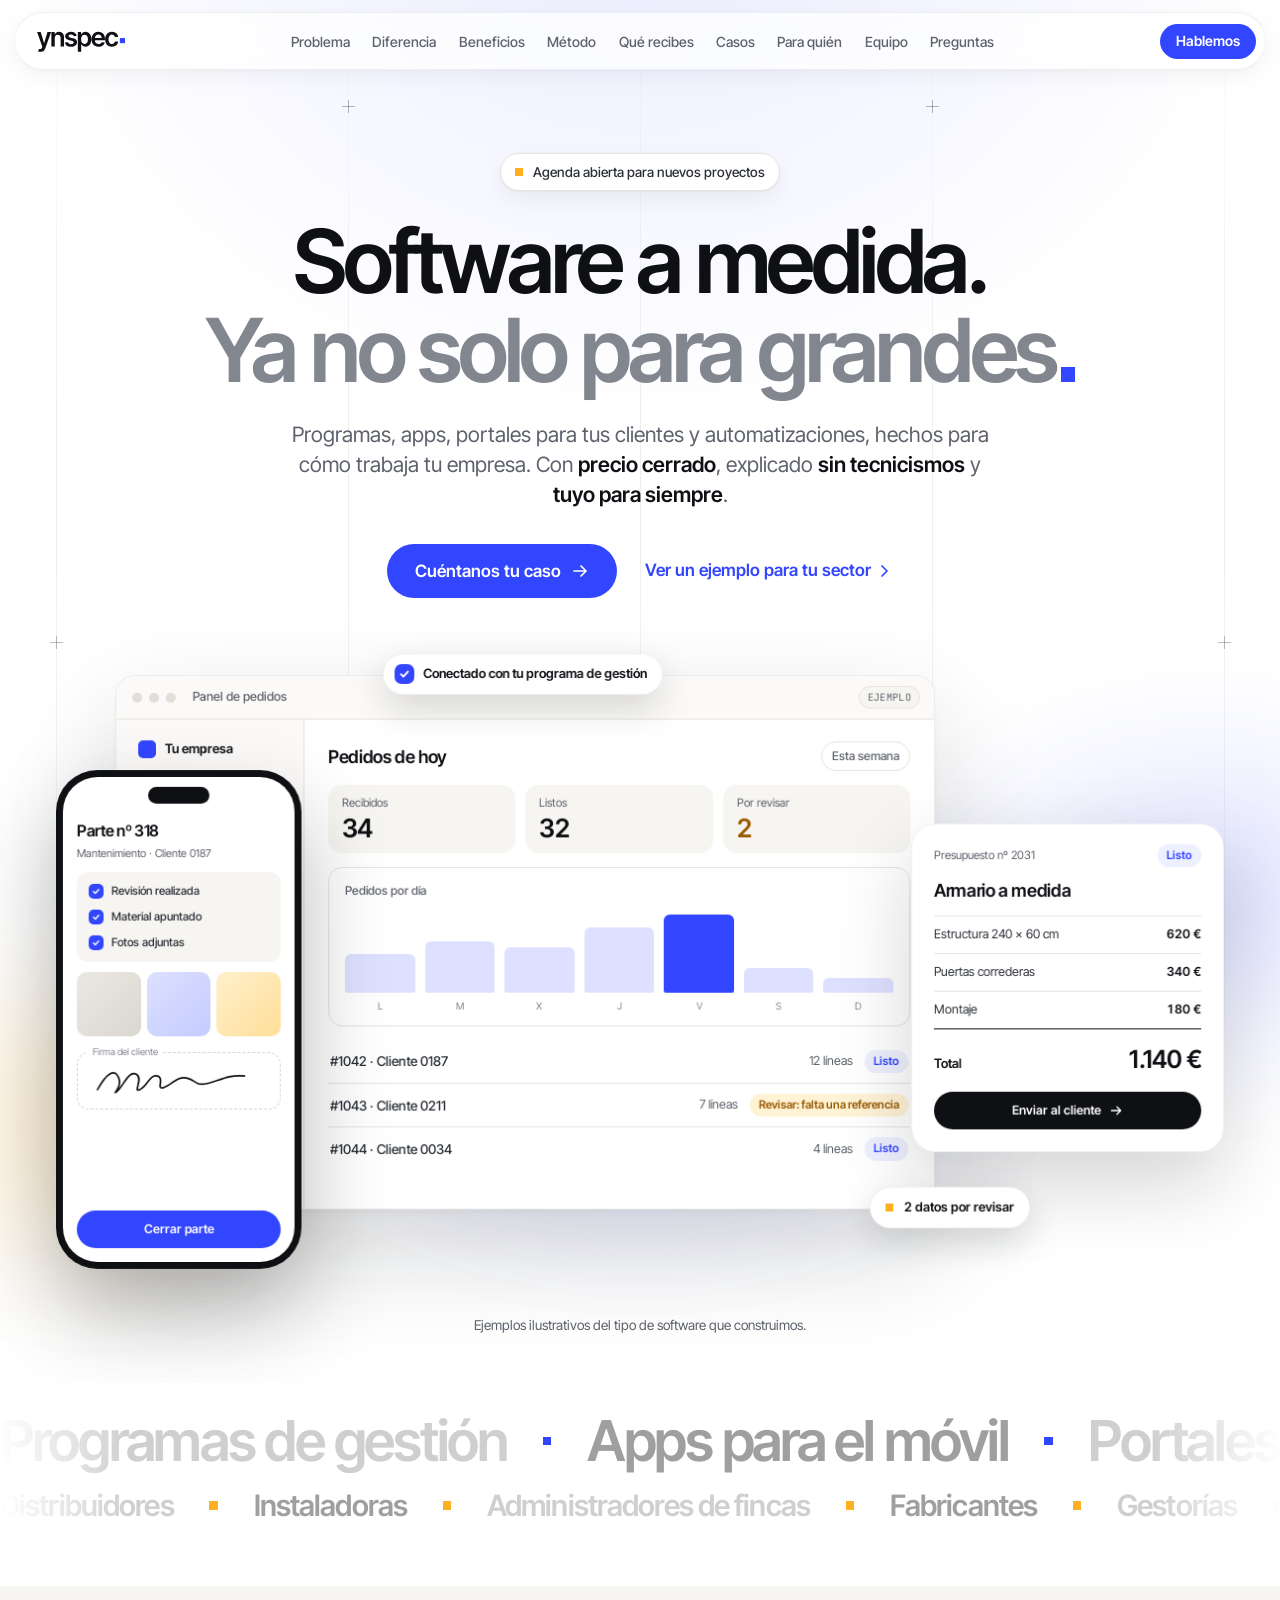
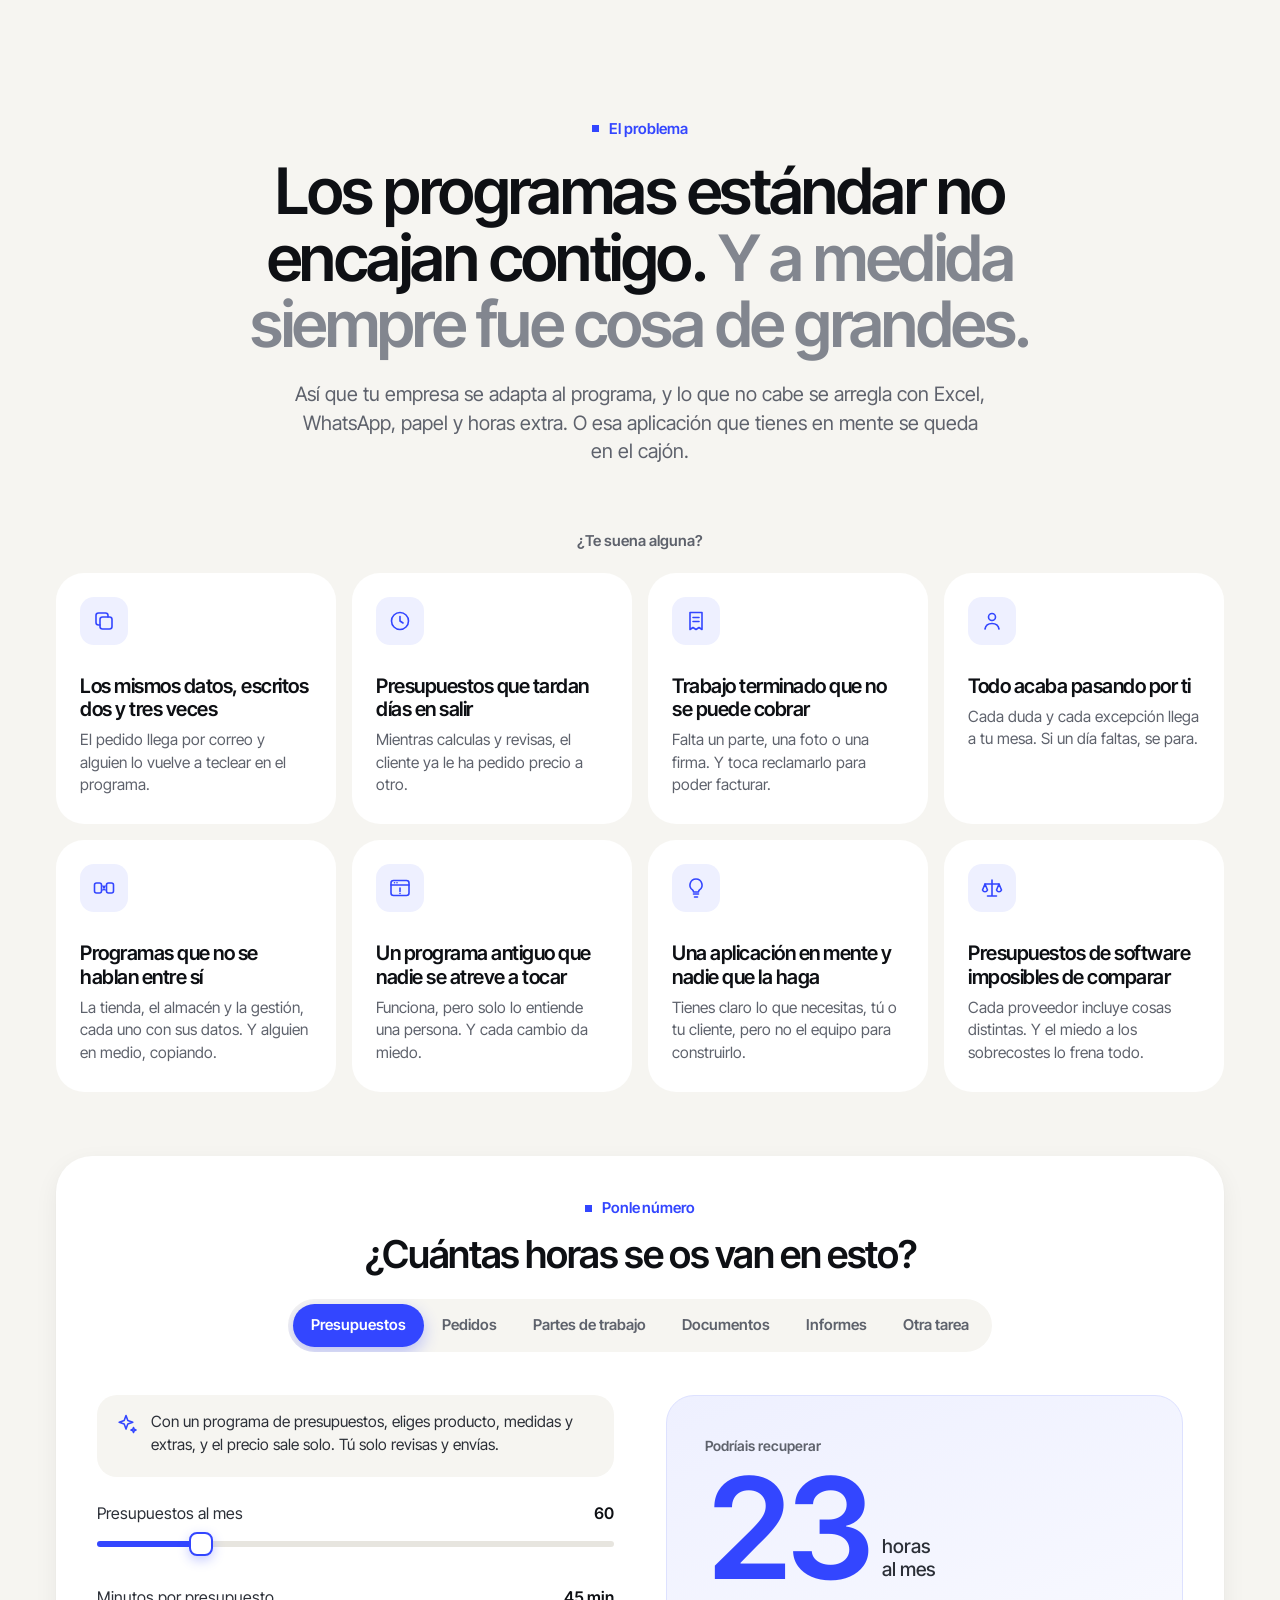
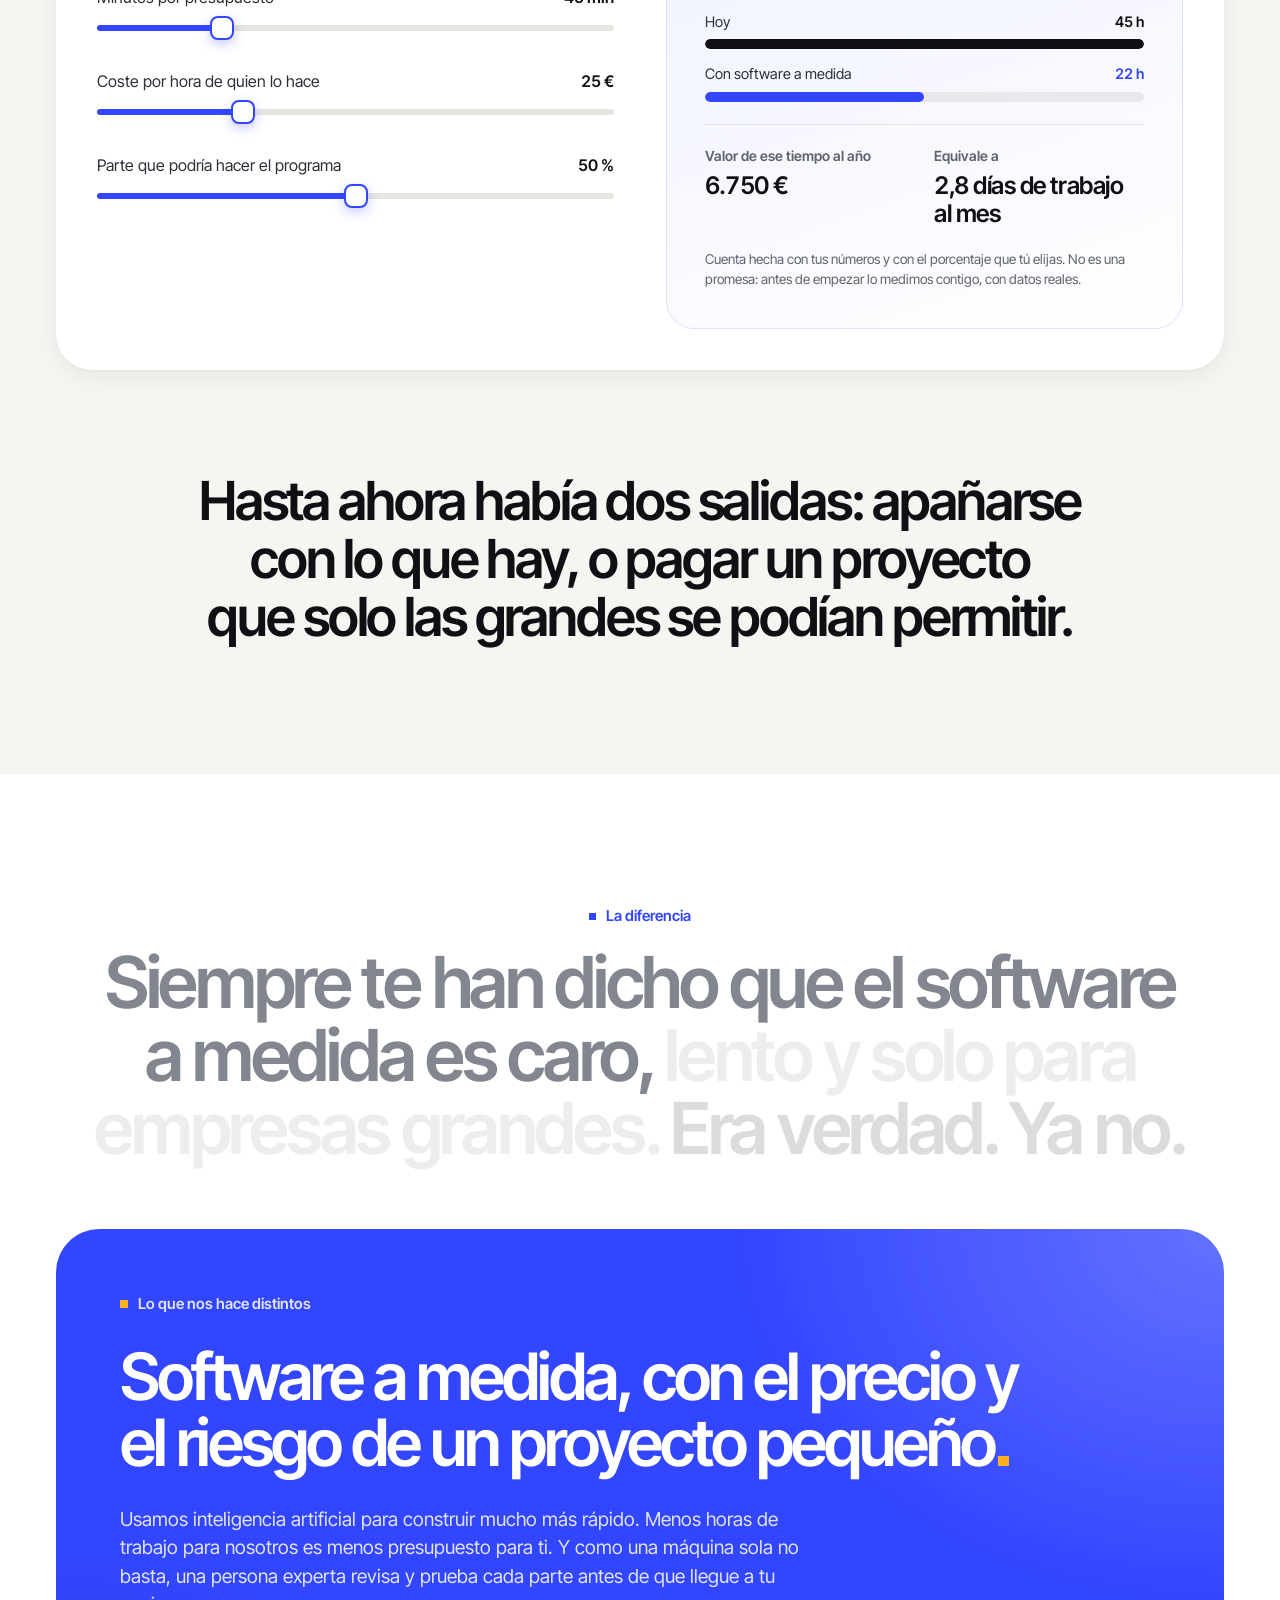
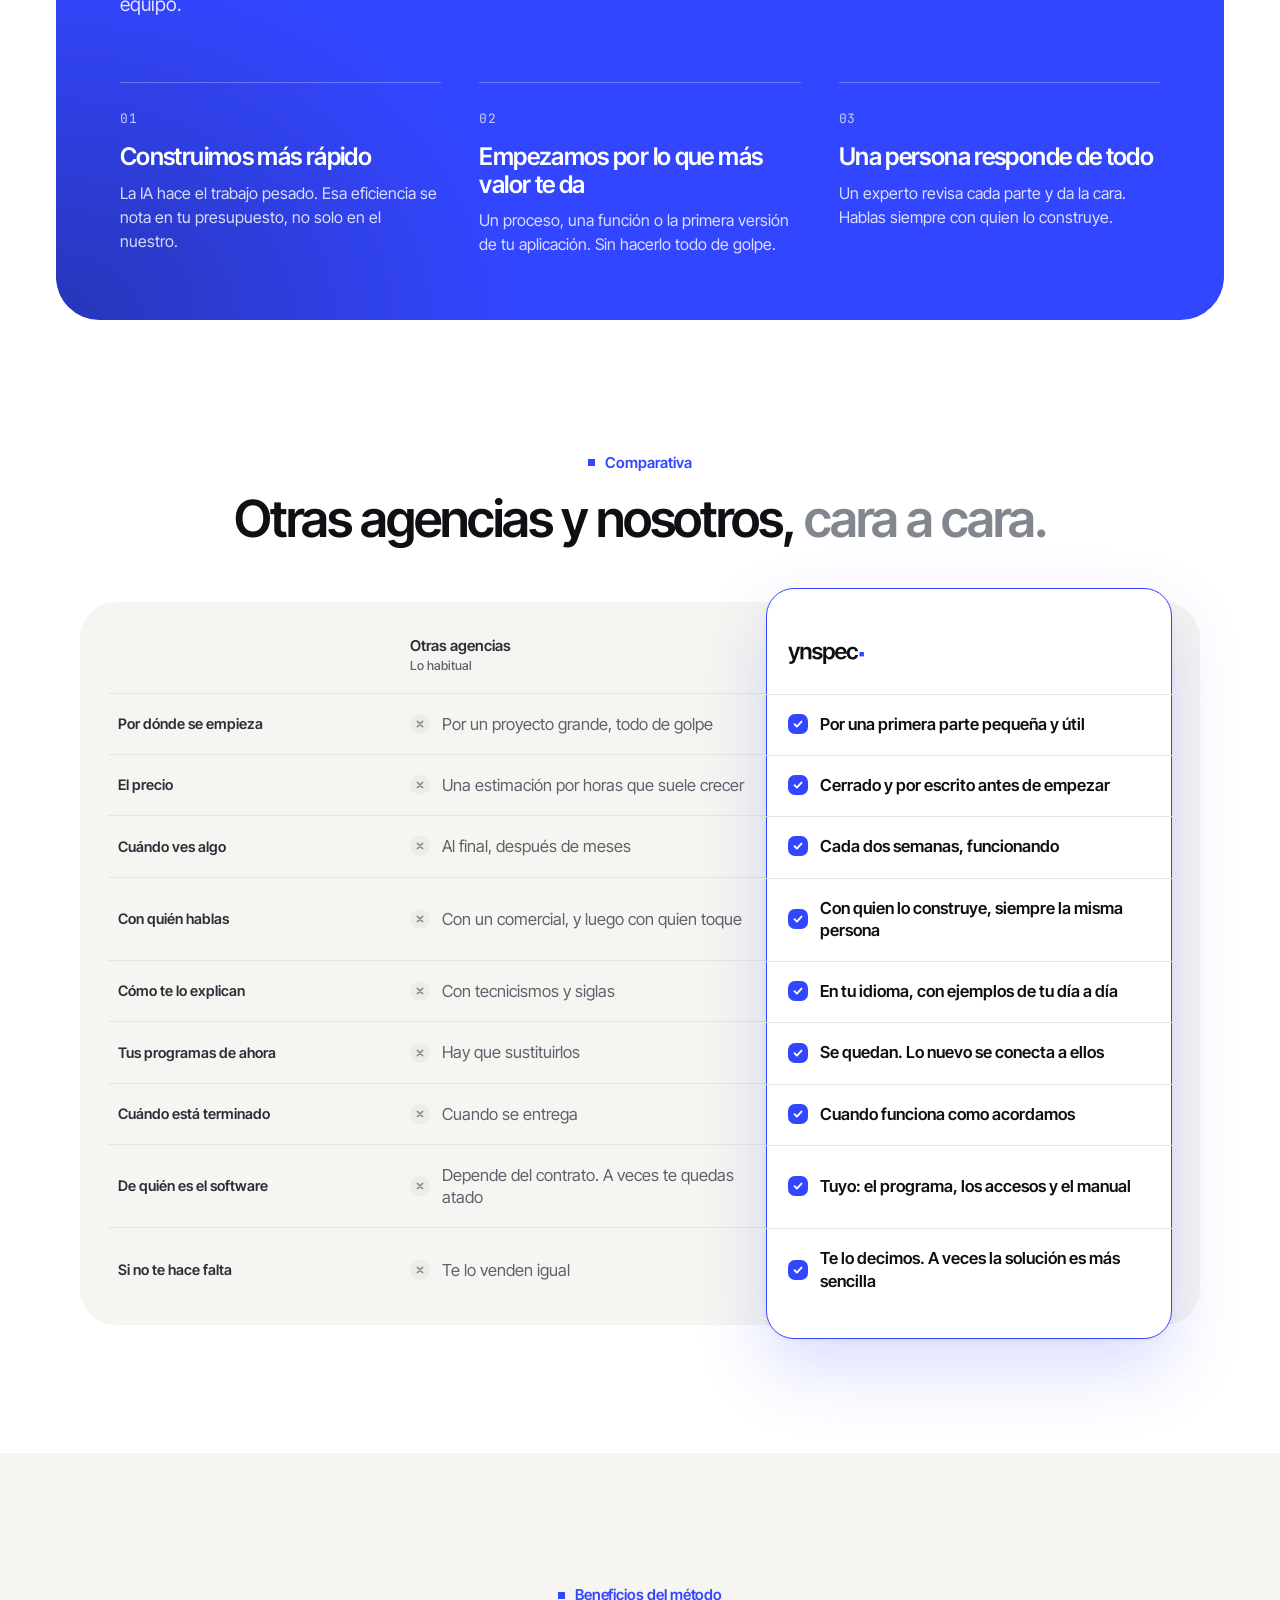
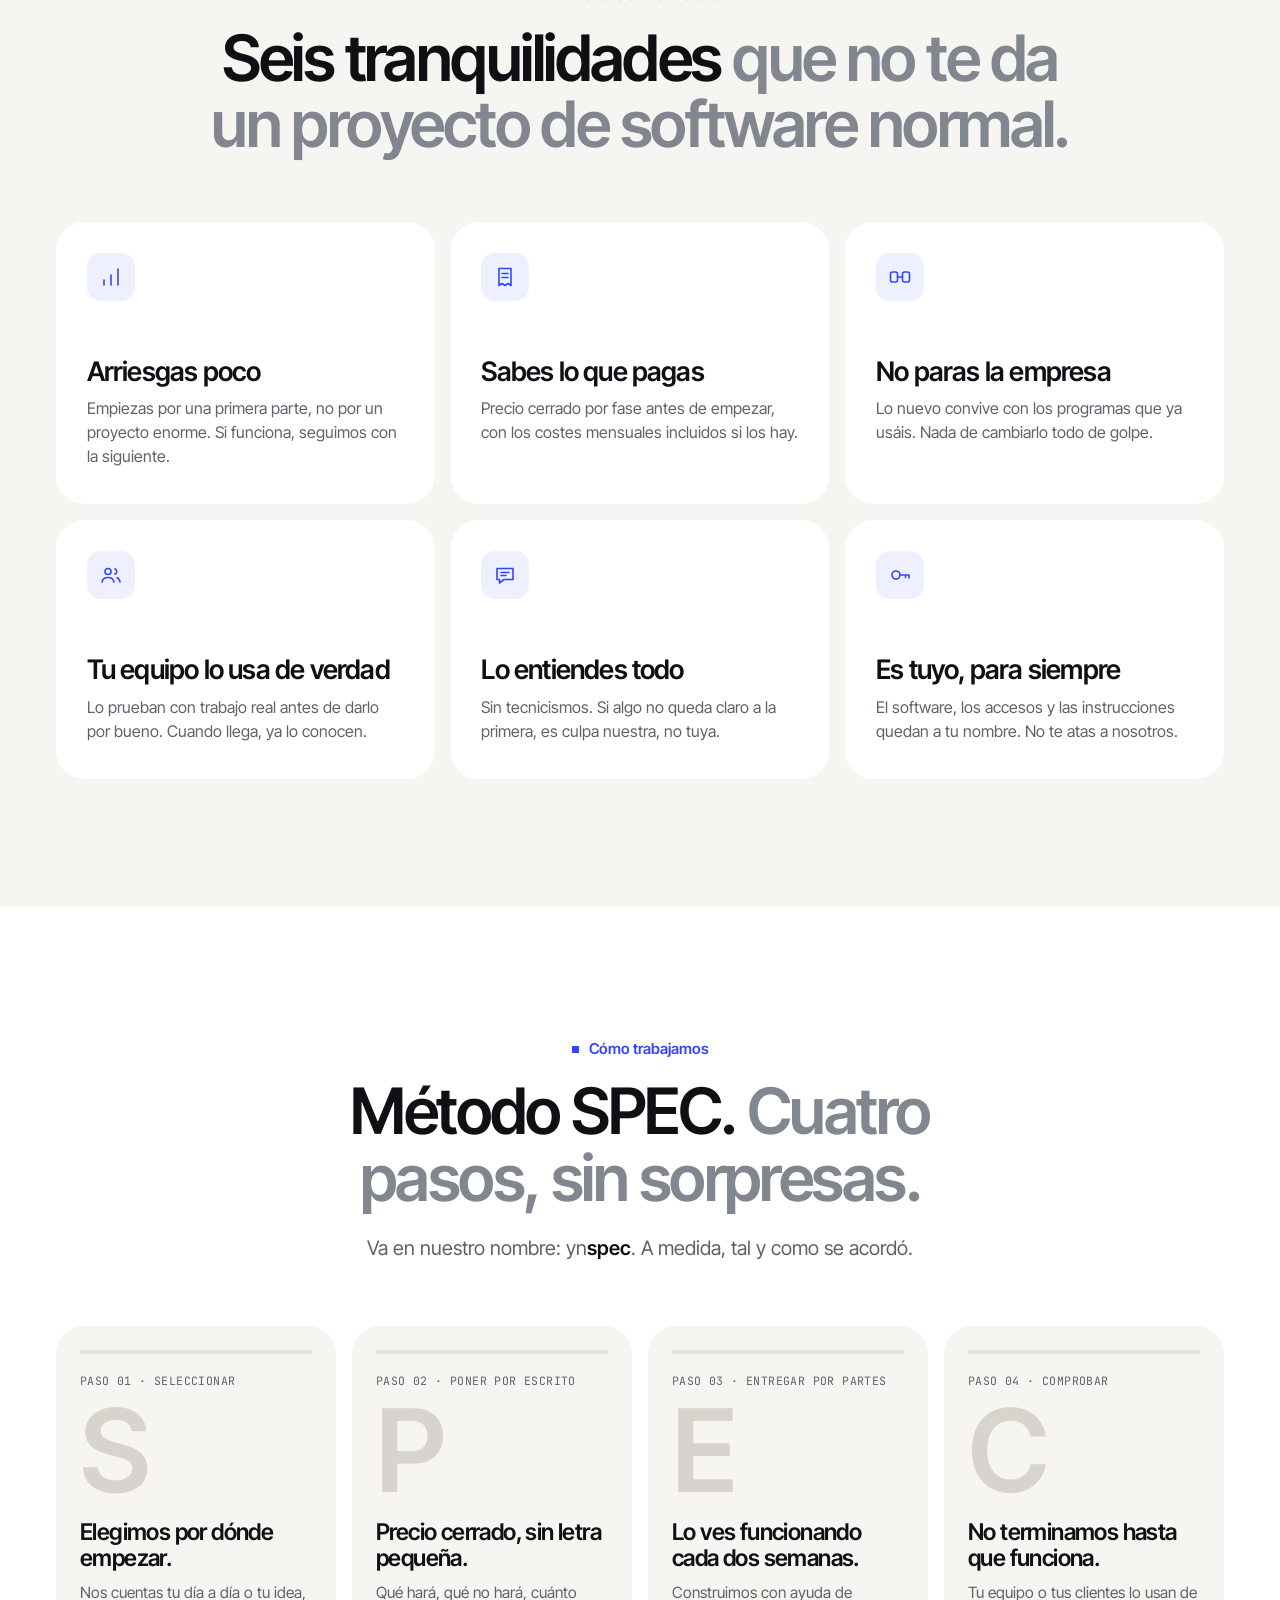
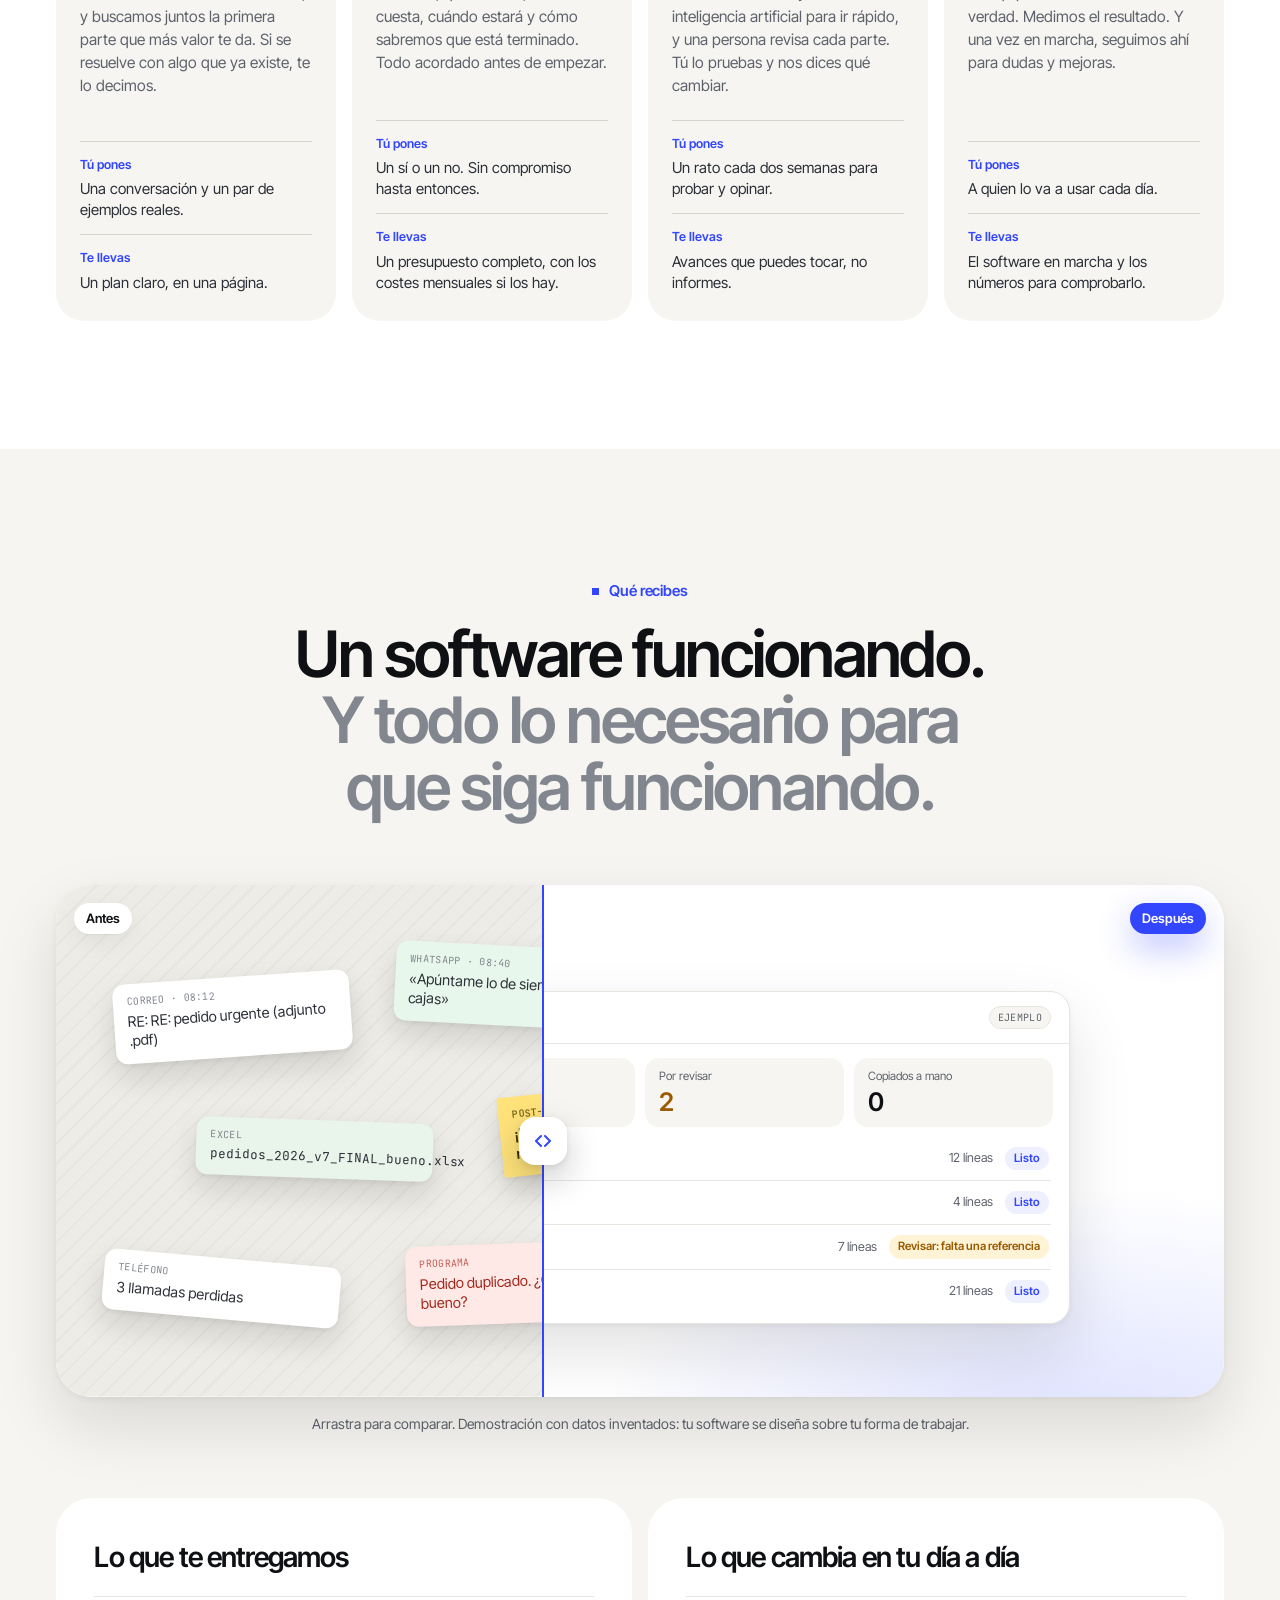
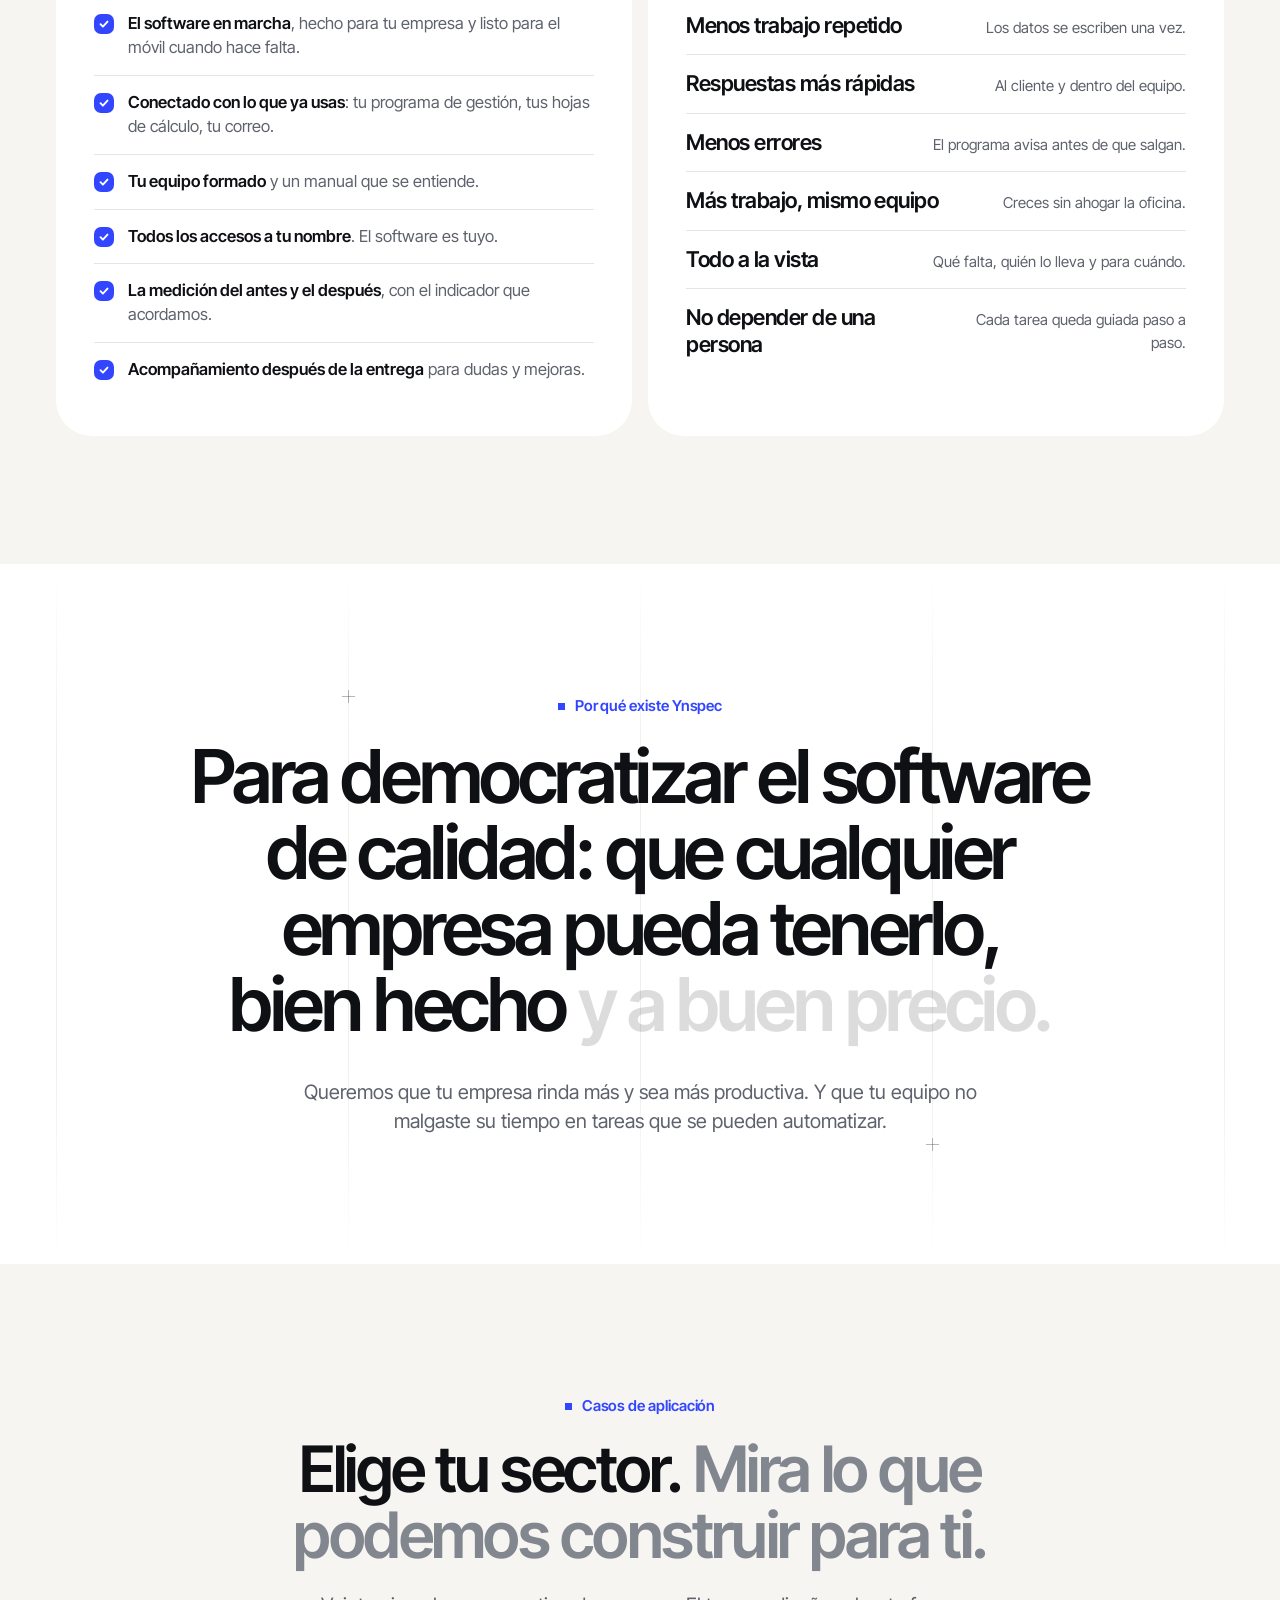
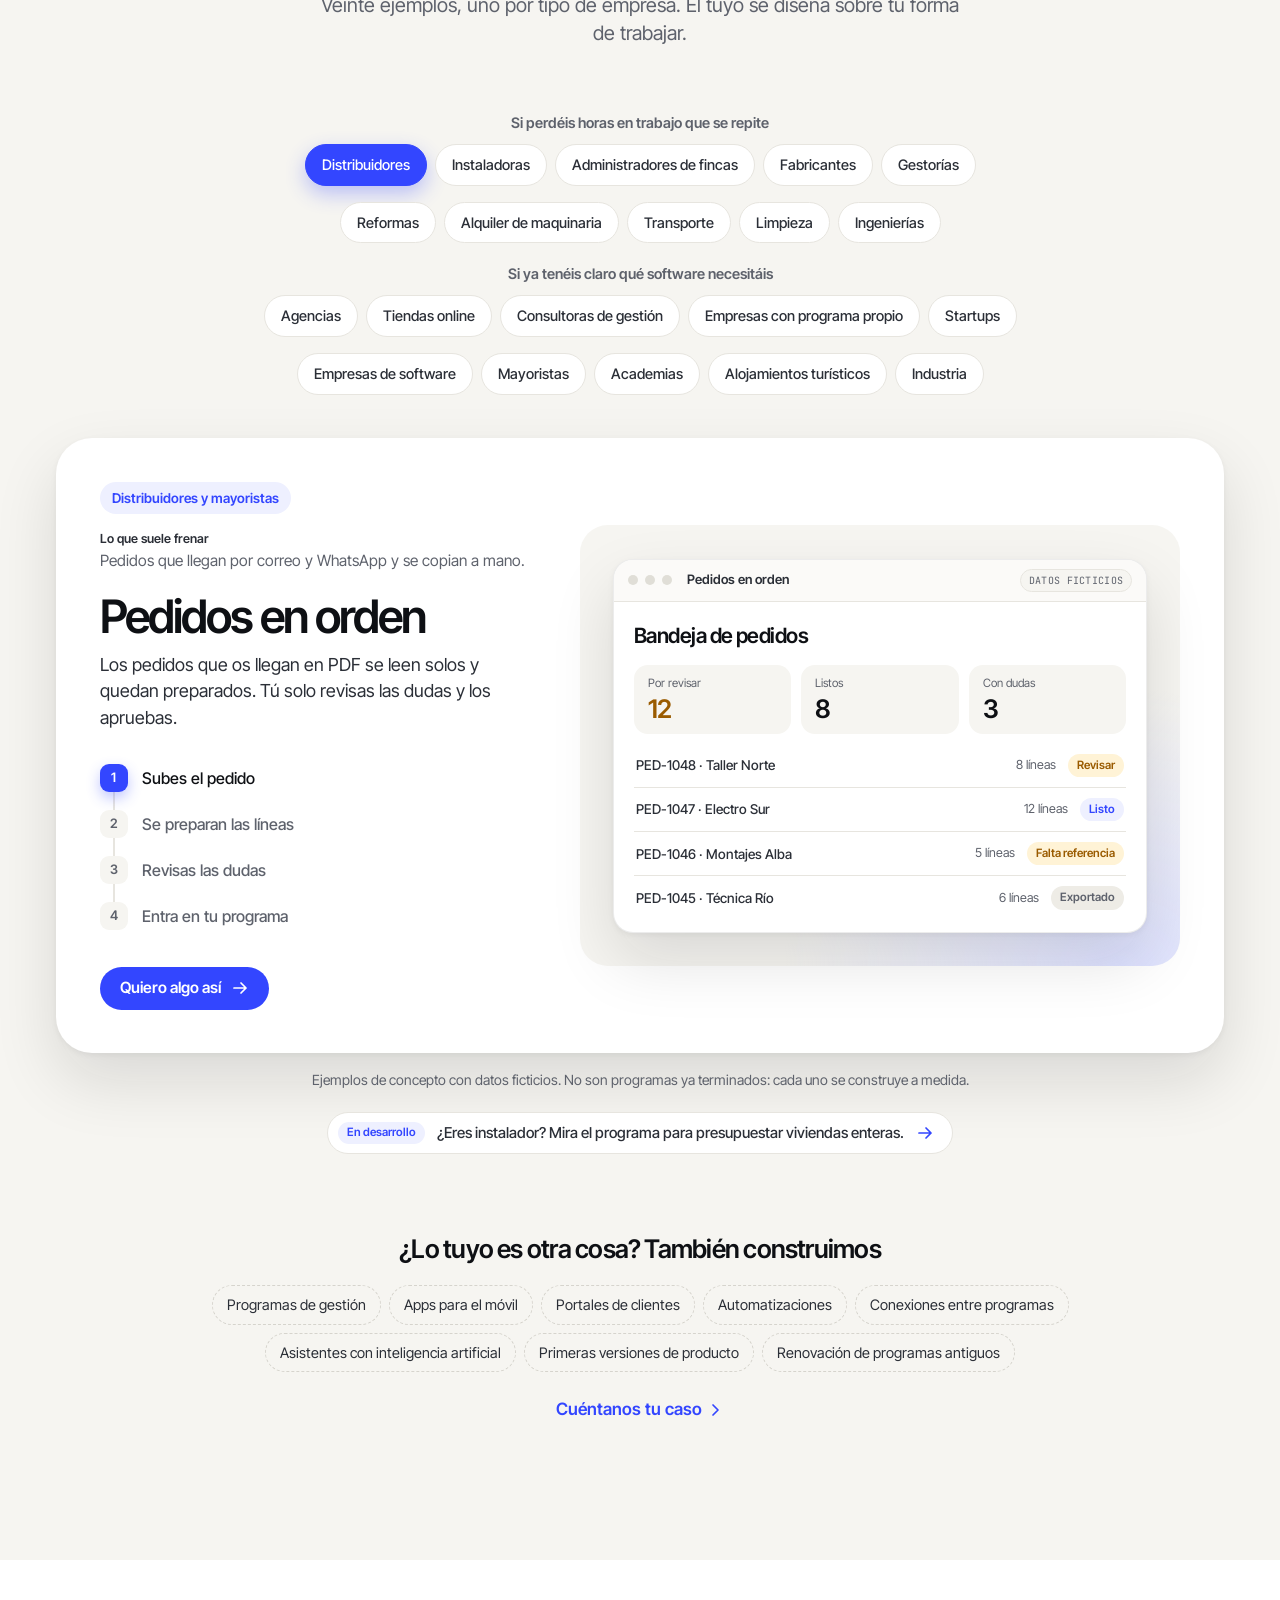
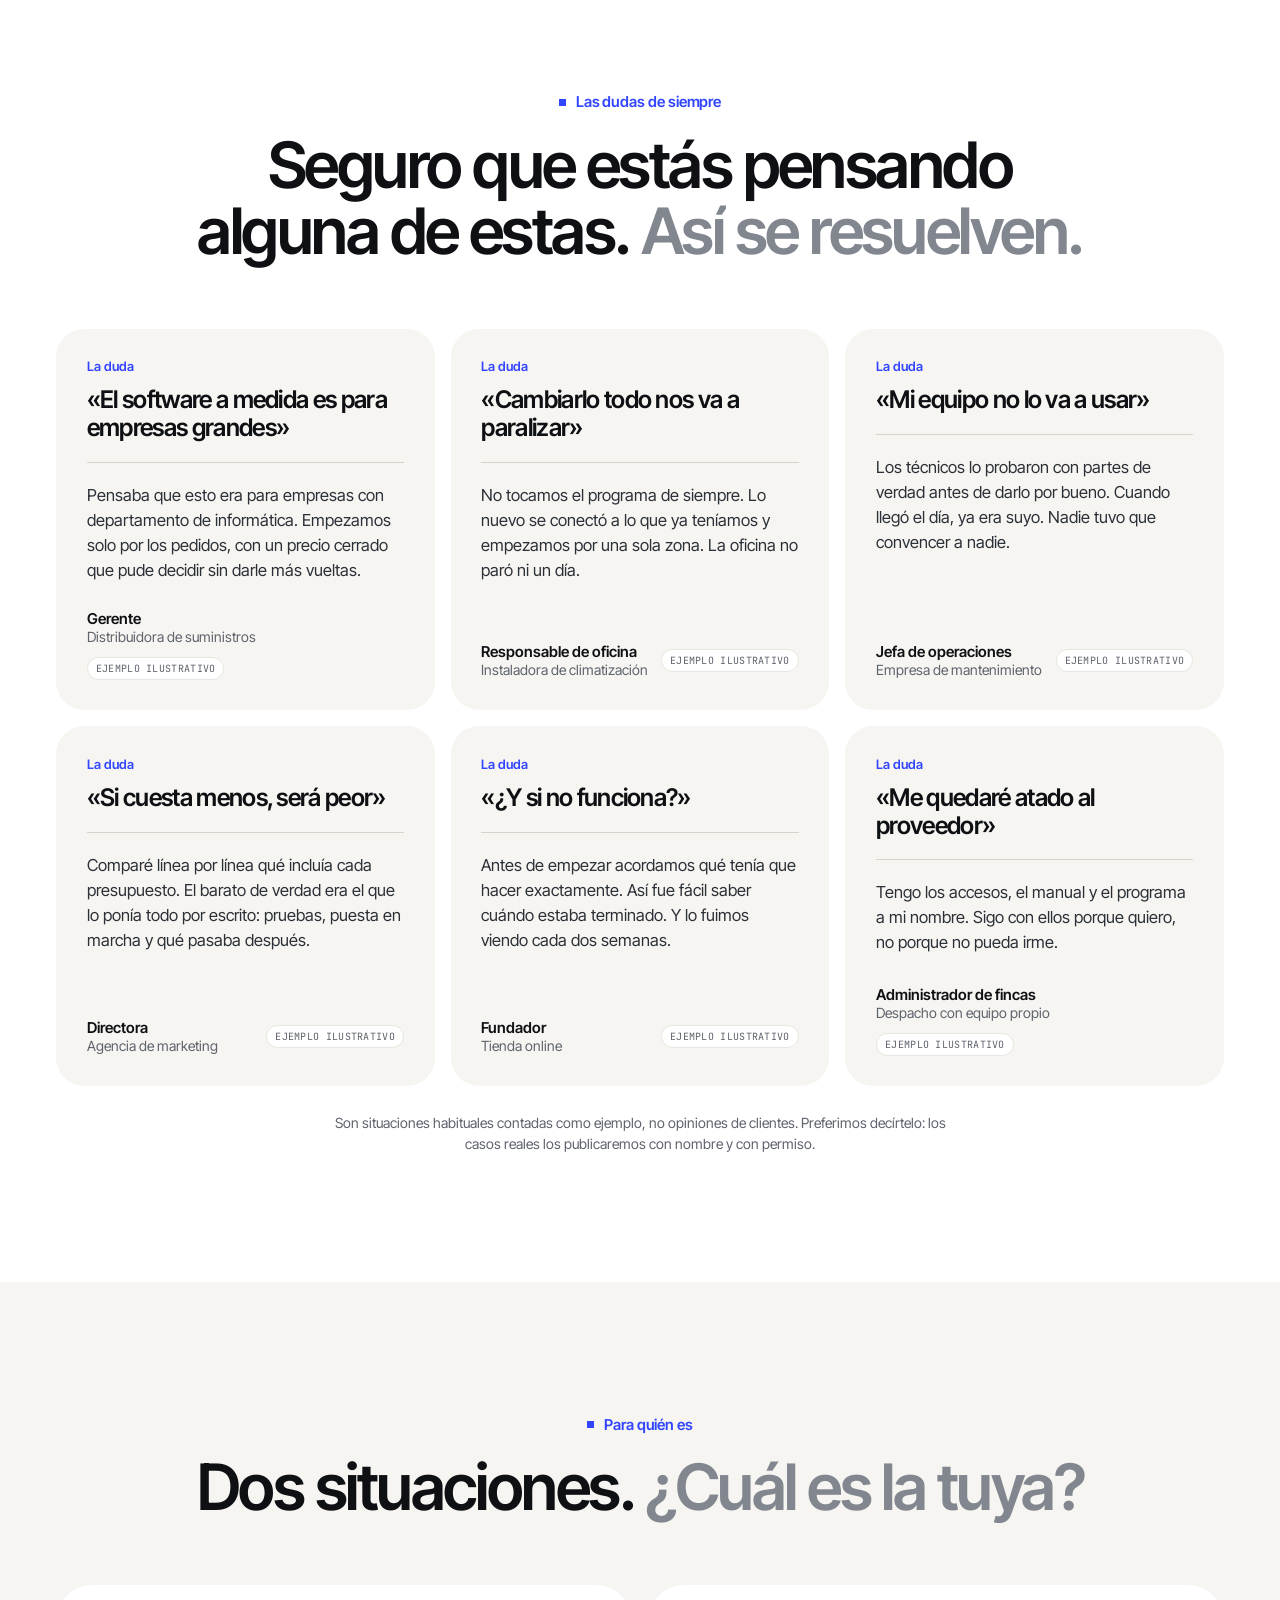
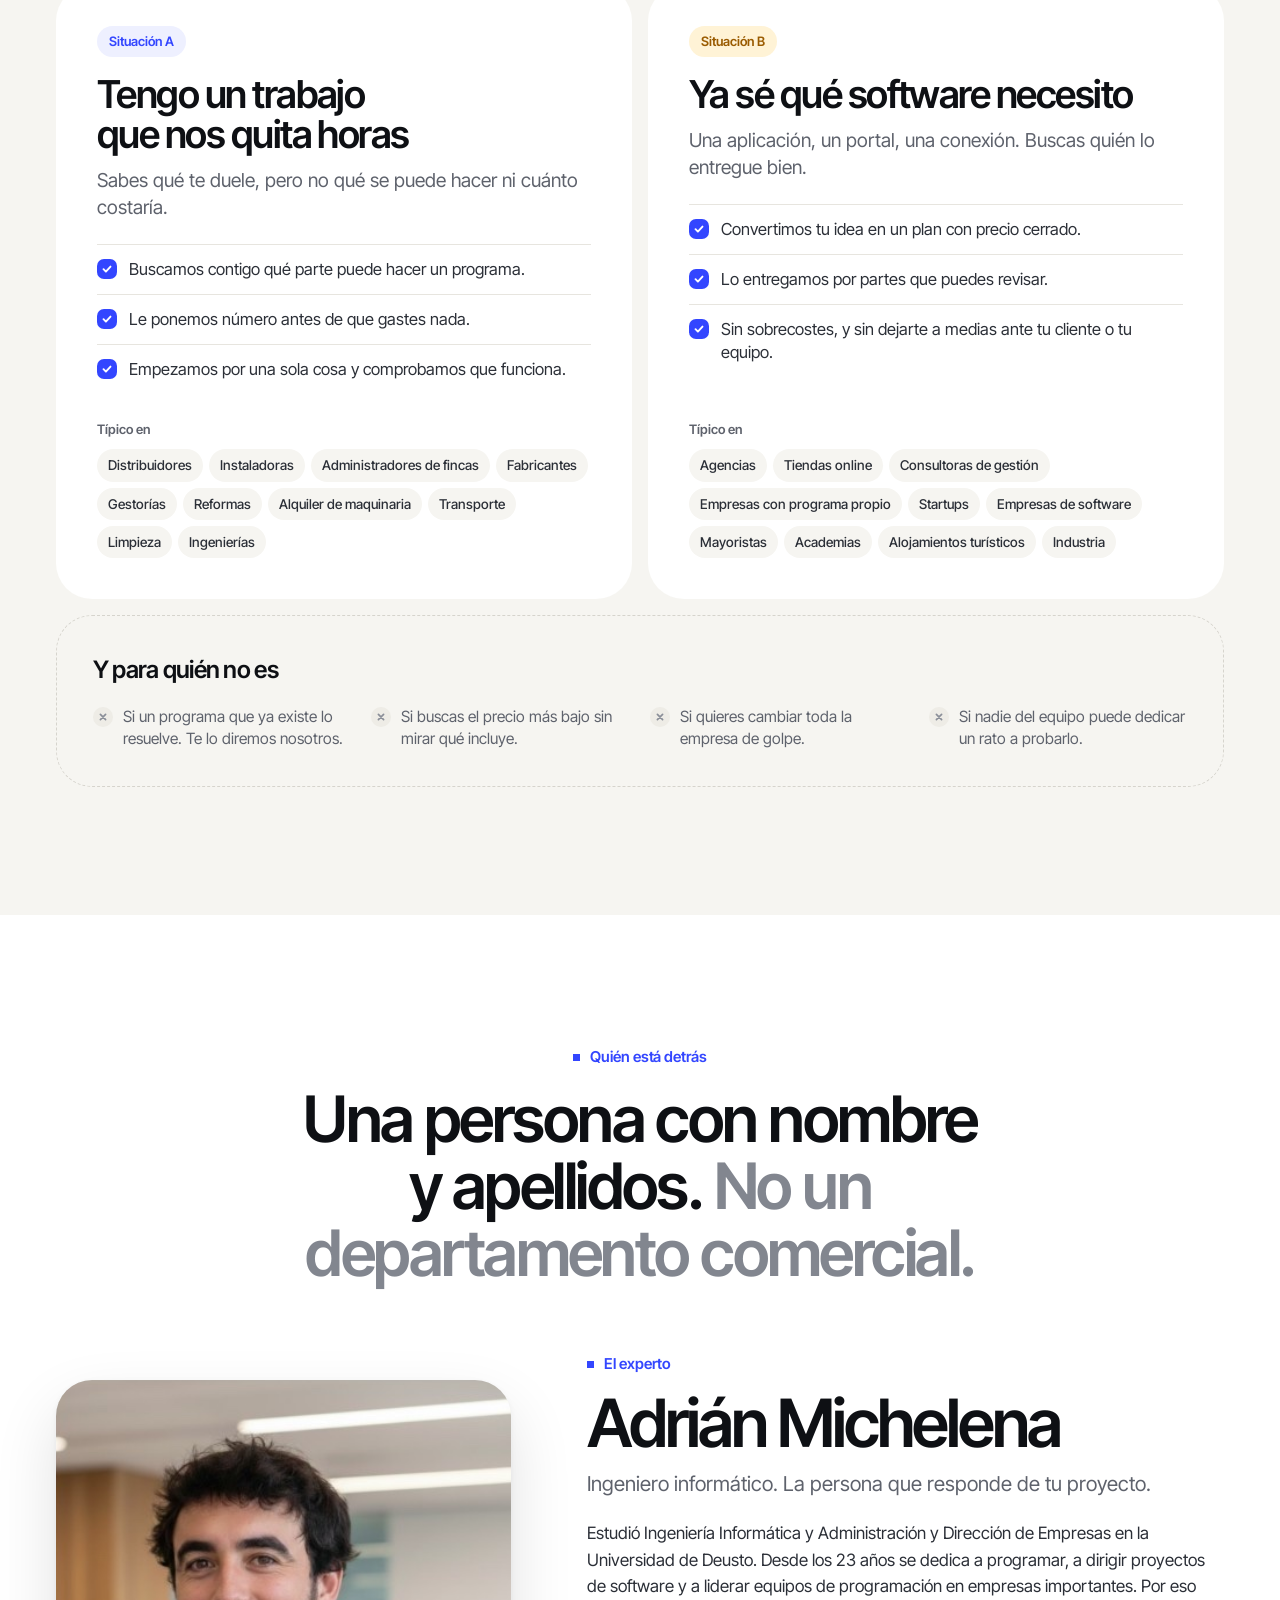
==== index.html @ c9b882c2 "Primera publicación de la web" ====
<!doctype html>
<html lang="es" class="no-js">
  <head>
    <meta charset="utf-8" />
    <meta name="viewport" content="width=device-width, initial-scale=1" />
    <title>Ynspec — Software a medida, ya no solo para grandes empresas</title>
    <meta
      name="description"
      content="Programas, apps, portales para tus clientes y automatizaciones hechos para tu empresa. Con precio cerrado, explicado sin tecnicismos y tuyo para siempre."
    />
    <meta name="theme-color" content="#ffffff" />
    <meta name="color-scheme" content="light" />
    <meta name="format-detection" content="telephone=no" />
    <meta property="og:title" content="Ynspec — Software a medida, ya no solo para grandes" />
    <meta
      property="og:description"
      content="Programas, apps, portales y automatizaciones hechos para tu empresa, con precio cerrado y por escrito."
    />
    <meta property="og:type" content="website" />
    <meta property="og:site_name" content="Ynspec" />
    <meta property="og:locale" content="es_ES" />
    <meta property="og:image" content="https://ynspec.com/assets/img/og.jpg" />
    <meta property="og:url" content="https://ynspec.com/" />
    <link rel="canonical" href="https://ynspec.com/" />
    <meta property="og:image:width" content="1200" />
    <meta property="og:image:height" content="630" />
    <meta name="twitter:card" content="summary_large_image" />
    <link rel="icon" href="assets/img/favicon-32.png" type="image/png" sizes="32x32" />
    <link rel="icon" href="assets/img/ynspec-simbolo-azul.svg" type="image/svg+xml" />
    <link rel="apple-touch-icon" href="assets/img/apple-touch-icon.png" />
    <link rel="preconnect" href="https://fonts.googleapis.com" />
    <link rel="preconnect" href="https://fonts.gstatic.com" crossorigin />
    <link
      href="https://fonts.googleapis.com/css2?family=Inter+Tight:wght@400;500;600;700&family=JetBrains+Mono:wght@400;500&display=swap"
      rel="stylesheet"
    />
    <link rel="stylesheet" href="assets/css/styles.css" />
    <script>
      document.documentElement.classList.replace('no-js', 'js');
    </script>
  </head>
  <body>
    <!-- ───────────── SPRITE SVG ───────────── -->
    <svg xmlns="http://www.w3.org/2000/svg" class="sprite" aria-hidden="true" focusable="false">
      <symbol id="logo" viewBox="0 20 240 57">
        <path
          fill="currentColor"
          d="M9.176 76.695q-1.899 .035-3.516-.263-1.599-.299-2.549-.686l2.162-7.189 .44 .105q2.83 .756 4.816 .123 1.987-.615 3.182-3.814l.791-2.145-14.203-40.131h9.791l9.035 29.707h.422l9.088-29.707h9.861l-15.75 44.051q-1.09 3.129-2.9 5.361-1.793 2.233-4.43 3.411-2.619 1.177-6.24 1.177zM48.434 38.99v23.01h-9.246v-39.305h9.07v6.715h.439q1.354-3.305 4.219-5.256 2.883-1.951 7.295-1.951 4.06 0 7.084 1.74 3.023 1.723 4.693 5.028 1.688 3.304 1.688 8.033v24.996h-9.246v-23.555q0-3.937-2.039-6.17-2.039-2.232-5.625-2.232-2.426 0-4.307 1.055-1.881 1.054-2.953 3.058-1.072 1.987-1.072 4.834zM108.504 33.137l-8.42 .879q-.51-1.916-2.268-3.411-1.757-1.511-4.974-1.511-2.883 0-4.834 1.265-1.934 1.266-1.934 3.252 0 1.705 1.283 2.813 1.284 1.107 4.272 1.775l6.697 1.406q5.555 1.178 8.279 3.797 2.743 2.619 2.743 6.821 0 3.709-2.145 6.539-2.144 2.83-5.924 4.429-3.761 1.6-8.683 1.6-7.207 0-11.602-3.041-4.377-3.059-5.256-8.473l9.018-.843q.615 2.654 2.619 4.007 2.021 1.336 5.203 1.336 3.305 0 5.309-1.353 2.021-1.354 2.021-3.322 0-3.323-5.308-4.483l-6.698-1.441q-5.642-1.213-8.367-3.973-2.707-2.76-2.707-7.049 0-3.656 2.004-6.328 2.004-2.672 5.59-4.148 3.586-1.477 8.314-1.477 6.926 0 10.881 2.971 3.955 2.953 4.887 7.963zM111.305 76.695v-54h9.07v6.504h.563q.703-1.406 2.003-3.041 1.319-1.635 3.534-2.795 2.232-1.16 5.713-1.16 4.535 0 8.191 2.32 3.656 2.321 5.818 6.838 2.162 4.5 2.162 11.057 0 6.451-2.109 11.004-2.109 4.535-5.783 6.908-3.656 2.373-8.297 2.373-3.357 0-5.59-1.125-2.232-1.142-3.586-2.742-1.336-1.617-2.056-3.059h-.387v20.918zM129.621 55.127q3.041 0 5.098-1.652 2.074-1.67 3.129-4.553 1.054-2.883 1.054-6.539 0-3.656-1.054-6.487-1.037-2.847-3.094-4.482-2.039-1.635-5.133-1.635-2.988 0-5.045 1.565-2.056 1.547-3.129 4.377-1.072 2.83-1.072 6.662 0 3.797 1.072 6.662 1.09 2.865 3.147 4.482 2.074 1.6 5.027 1.6zM167.912 62.791q-5.924 0-10.23-2.478-4.289-2.497-6.592-7.032-2.285-4.552-2.285-10.705 0-6.064 2.285-10.635 2.285-4.587 6.433-7.154 4.166-2.584 9.774-2.584 3.621 0 6.873 1.178 3.269 1.16 5.783 3.586 2.514 2.408 3.938 6.152 1.441 3.744 1.441 8.93v2.847h-32.221v-6.205h27.616l-4.307 1.829q0-3.323-1.02-5.801-1.019-2.496-3.041-3.903-2.004-1.406-4.992-1.406-2.988 0-5.097 1.424-2.092 1.406-3.2 3.779-1.107 2.356-1.107 5.274v4.306q0 3.604 1.248 6.153 1.266 2.549 3.533 3.884 2.285 1.336 5.274 1.336 1.986 0 3.621-.562 1.634-.58 2.812-1.723 1.178-1.142 1.793-2.795l8.649 1.002q-.809 3.41-3.094 5.959-2.268 2.532-5.801 3.938-3.533 1.406-8.086 1.406zM204.428 62.791q-5.854 0-10.073-2.584-4.201-2.602-6.468-7.154-2.25-4.571-2.25-10.512 0-6.029 2.285-10.6 2.285-4.57 6.504-7.154 4.219-2.584 9.967-2.584 4.798 0 8.472 1.758 3.692 1.758 5.889 4.939 2.215 3.164 2.531 7.436h-8.859q-.352-1.898-1.371-3.41-1.002-1.512-2.655-2.373-1.652-.879-3.884-.879-2.848 0-4.993 1.529-2.127 1.512-3.322 4.36-1.178 2.847-1.178 6.82 0 4.008 1.161 6.908 1.177 2.9 3.304 4.465 2.145 1.564 5.028 1.564 3.058 0 5.185-1.793 2.127-1.793 2.725-4.957h8.859q-.334 4.166-2.478 7.383-2.127 3.199-5.784 5.027-3.638 1.811-8.595 1.811z"
        />
        <rect x="226" y="39" width="14" height="14" style="fill: var(--logo-dot, #3346ff)" />
      </symbol>

      <symbol id="i-arrow" viewBox="0 0 18 18"><path d="M3 9h12M10 4l5 5-5 5" /></symbol>
      <symbol id="i-chev" viewBox="0 0 18 18"><path d="M7 4l5 5-5 5" /></symbol>

      <!-- problema -->
      <symbol id="i-copy" viewBox="0 0 24 24"><rect x="8" y="8" width="12" height="12" rx="2.5" /><path d="M16 8V6.500A2.500 2.500 0 0 0 13.500 4h-7A2.500 2.500 0 0 0 4 6.500v7A2.500 2.500 0 0 0 6.500 16H8" /></symbol>
      <symbol id="i-clock" viewBox="0 0 24 24"><circle cx="12" cy="12" r="8.5" /><path d="M12 7.500V12l3 2" /></symbol>
      <symbol id="i-receipt" viewBox="0 0 24 24"><path d="M6 3.500h12v17l-3-2-3 2-3-2-3 2z" /><path d="M9 8.500h6M9 12.500h6" /></symbol>
      <symbol id="i-user" viewBox="0 0 24 24"><circle cx="12" cy="8" r="3.5" /><path d="M5 20c.6-3.600 3.300-5.500 7-5.500s6.400 1.900 7 5.500" /></symbol>
      <symbol id="i-unlink" viewBox="0 0 24 24"><rect x="2.500" y="7" width="7" height="10" rx="2" /><rect x="14.500" y="7" width="7" height="10" rx="2" /><path d="M11 10l2 4M13 10l-2 4" /></symbol>
      <symbol id="i-window" viewBox="0 0 24 24"><rect x="3" y="4.500" width="18" height="15" rx="2.5" /><path d="M3 9h18M6.500 6.800h.01M9 6.800h.01M12 12v3.500M12 17.500h.01" /></symbol>
      <symbol id="i-bulb" viewBox="0 0 24 24"><path d="M9.500 18h5M10.500 21h3" /><path d="M12 3a6 6 0 0 0-3.500 10.900c.6.500 1 1.200 1 2v.100h5v-.100c0-.800.400-1.500 1-2A6 6 0 0 0 12 3z" /></symbol>
      <symbol id="i-scales" viewBox="0 0 24 24"><path d="M12 4v16M7.500 20h9M5 8h14" /><path d="M5 8l-2.500 6a2.700 2.700 0 0 0 5 0zM19 8l-2.500 6a2.700 2.700 0 0 0 5 0z" /></symbol>

      <!-- beneficios -->
      <symbol id="i-steps" viewBox="0 0 24 24"><path d="M5 20v-5M12 20V10M19 20V4" /></symbol>
      <symbol id="i-link" viewBox="0 0 24 24"><rect x="2.500" y="7" width="7" height="10" rx="2" /><rect x="14.500" y="7" width="7" height="10" rx="2" /><path d="M9.500 12h5" /></symbol>
      <symbol id="i-team" viewBox="0 0 24 24"><circle cx="9" cy="8.500" r="3" /><path d="M3 19c.5-3 2.700-4.500 6-4.500s5.500 1.500 6 4.500" /><path d="M16 5.800a3 3 0 0 1 0 5.400M18 14.800c1.700.600 2.700 2 3 4.200" /></symbol>
      <symbol id="i-chat" viewBox="0 0 24 24"><path d="M4 5.500h16v11h-9L6.500 20v-3.500H4z" /><path d="M8 9.500h8M8 12.500h5" /></symbol>
      <symbol id="i-key" viewBox="0 0 24 24"><circle cx="8" cy="12" r="4" /><path d="M12 12h9v3M17.500 12v2.500" /></symbol>
      <symbol id="i-spark" viewBox="0 0 24 24"><path d="M11 3.500l1.800 5 5 1.800-5 1.800-1.800 5-1.800-5-5-1.800 5-1.800z" /><path d="M18.500 15.500l.7 1.800 1.800.7-1.800.7-.7 1.800-.7-1.800-1.800-.7 1.800-.7z" /></symbol>
    </svg>

    <a class="skip" href="#problema">Saltar al contenido</a>
    <div class="progress" aria-hidden="true"><span></span></div>

    <!-- ───────────── NAV ───────────── -->
    <header class="nav" id="nav">
      <div class="nav__bar">
        <a class="logo" href="#inicio" aria-label="Ynspec, ir al inicio">
          <svg aria-hidden="true"><use href="#logo" /></svg>
        </a>

        <nav class="nav__links" aria-label="Secciones">
          <a href="#problema" data-nav>Problema</a>
          <a href="#diferencia" data-nav>Diferencia</a>
          <a href="#beneficios" data-nav>Beneficios</a>
          <a href="#metodo" data-nav>Método</a>
          <a href="#resultado" data-nav>Qué recibes</a>
          <a href="#casos" data-nav>Casos</a>
          <a href="#para-quien" data-nav>Para quién</a>
          <a href="#equipo" data-nav>Equipo</a>
          <a href="#faq" data-nav>Preguntas</a>
          <span class="nav__indicator" aria-hidden="true"></span>
        </nav>

        <a class="btn btn--primary btn--sm nav__cta" href="#contacto">Hablemos</a>

        <button class="nav__burger" type="button" aria-expanded="false" aria-controls="menu" aria-label="Abrir menú">
          <span></span><span></span>
        </button>
      </div>
    </header>

    <div class="menu" id="menu" aria-hidden="true">
      <nav class="menu__links" aria-label="Secciones (móvil)">
        <a href="#problema"><span>01</span>El problema</a>
        <a href="#diferencia"><span>02</span>La diferencia</a>
        <a href="#beneficios"><span>03</span>Beneficios</a>
        <a href="#metodo"><span>04</span>Método</a>
        <a href="#resultado"><span>05</span>Qué recibes</a>
        <a href="#casos"><span>06</span>Casos de aplicación</a>
        <a href="#para-quien"><span>07</span>Para quién</a>
        <a href="#equipo"><span>08</span>Quién está detrás</a>
        <a href="#faq"><span>09</span>Preguntas</a>
      </nav>
      <a class="btn btn--primary btn--lg menu__cta" href="#contacto">
        Cuéntanos tu caso
        <svg class="arrow" aria-hidden="true"><use href="#i-arrow" /></svg>
      </a>
    </div>

    <main>
      <!-- ───────────── HERO ───────────── -->
      <section class="hero" id="inicio">
        <div class="hero__bg" aria-hidden="true">
          <div class="gridlines">
            <i></i><i></i><i></i><i></i><i></i>
            <b style="--c: 1; --y: 100px"></b>
            <b style="--c: 3; --y: 100px"></b>
            <b style="--c: 0; --y: 46%"></b>
            <b style="--c: 4; --y: 46%"></b>
          </div>
        </div>

        <div class="wrap hero__inner">
          <p class="badge intro" style="--d: 0ms">
            <span class="sq sq--amber sq--pulse"></span>Agenda abierta para nuevos proyectos
          </p>

          <h1 class="hero__title">
            <span class="hero__line" data-split>Software a medida.</span>
            <span class="hero__line hero__line--g" data-split
              >Ya no solo para grandes<i class="dot" aria-hidden="true"></i
            ></span>
          </h1>

          <p class="hero__sub intro" style="--d: 420ms">
            Programas, apps, portales para tus clientes y automatizaciones, hechos para cómo trabaja tu empresa. Con
            <strong>precio cerrado</strong>, explicado <strong>sin tecnicismos</strong> y
            <strong>tuyo para siempre</strong>.
          </p>

          <div class="hero__cta intro" style="--d: 540ms">
            <a class="btn btn--primary btn--lg" href="#contacto" data-magnetic>
              Cuéntanos tu caso
              <svg class="arrow" aria-hidden="true"><use href="#i-arrow" /></svg>
            </a>
            <a class="link" href="#casos">
              Ver un ejemplo para tu sector
              <svg class="arrow" aria-hidden="true"><use href="#i-chev" /></svg>
            </a>
          </div>

          <!-- composición ilustrativa -->
          <div class="stage" id="stage" aria-hidden="true">
            <div class="stage__glow"></div>
            <div class="stage__inner">
              <div class="layer layer--win">
                <div class="win">
                  <div class="win__bar">
                    <i></i><i></i><i></i><span>Panel de pedidos</span><em class="tag">Ejemplo</em>
                  </div>
                  <div class="win__body">
                    <div class="win__side">
                      <p class="win__org"><i></i>Tu empresa</p>
                      <b>Inicio</b><b class="is-on">Pedidos</b><b>Presupuestos</b><b>Clientes</b
                      ><b>Partes de trabajo</b><b>Informes</b>
                    </div>
                    <div class="win__main">
                      <p class="win__h">Pedidos de hoy<em>Esta semana</em></p>
                      <div class="kpis">
                        <div class="kpi"><small>Recibidos</small><strong>34</strong></div>
                        <div class="kpi"><small>Listos</small><strong>32</strong></div>
                        <div class="kpi is-warn"><small>Por revisar</small><strong>2</strong></div>
                      </div>
                      <div class="chart">
                        <p class="chart__t">Pedidos por día</p>
                        <div class="chart__bars">
                          <span style="--h: 46%; --i: 0"></span><span style="--h: 62%; --i: 1"></span
                          ><span style="--h: 54%; --i: 2"></span><span style="--h: 78%; --i: 3"></span
                          ><span class="is-on" style="--h: 94%; --i: 4"></span><span style="--h: 30%; --i: 5"></span
                          ><span style="--h: 18%; --i: 6"></span>
                        </div>
                        <div class="chart__x">
                          <span>L</span><span>M</span><span>X</span><span>J</span><span>V</span><span>S</span
                          ><span>D</span>
                        </div>
                      </div>
                      <ul class="rows">
                        <li><span>#1042 · Cliente 0187</span><small>12 líneas</small><em class="pill">Listo</em></li>
                        <li>
                          <span>#1043 · Cliente 0211</span><small>7 líneas</small
                          ><em class="pill pill--amber">Revisar: falta una referencia</em>
                        </li>
                        <li><span>#1044 · Cliente 0034</span><small>4 líneas</small><em class="pill">Listo</em></li>
                      </ul>
                    </div>
                  </div>
                </div>
              </div>

              <div class="layer layer--phone">
                <div class="bob">
                  <div class="phone">
                    <div class="phone__screen">
                      <p class="phone__t">Parte nº 318</p>
                      <p class="phone__s">Mantenimiento · Cliente 0187</p>
                      <ul class="checks-mini">
                        <li><i class="ok"></i>Revisión realizada</li>
                        <li><i class="ok"></i>Material apuntado</li>
                        <li><i class="ok"></i>Fotos adjuntas</li>
                      </ul>
                      <div class="thumbs"><span></span><span></span><span></span></div>
                      <div class="sign">
                        <small>Firma del cliente</small>
                        <svg viewBox="0 0 180 40">
                          <path
                            pathLength="1"
                            d="M6 28c10-18 18-22 22-12s-8 18-2 14 12-22 20-18-4 20 4 16 10-16 18-14-2 14 6 12 14-12 24-10 8 8 20 6 22-10 40-8"
                          />
                        </svg>
                      </div>
                      <span class="phone__btn">Cerrar parte</span>
                    </div>
                  </div>
                </div>
              </div>

              <div class="layer layer--quote">
                <div class="bob">
                  <div class="quote">
                    <p class="quote__top"><small>Presupuesto nº 2031</small><em class="pill">Listo</em></p>
                    <p class="quote__t">Armario a medida</p>
                    <ul>
                      <li><span>Estructura 240 × 60 cm</span><span>620 €</span></li>
                      <li><span>Puertas correderas</span><span>340 €</span></li>
                      <li><span>Montaje</span><span>180 €</span></li>
                    </ul>
                    <p class="quote__total"><span>Total</span><b>1.140 €</b></p>
                    <span class="quote__btn">Enviar al cliente<svg class="arrow"><use href="#i-arrow" /></svg></span>
                  </div>
                </div>
              </div>

              <div class="layer layer--fa">
                <div class="bob"><p class="float"><i class="ok"></i>Conectado con tu programa de gestión</p></div>
              </div>
              <div class="layer layer--fb">
                <div class="bob"><p class="float"><span class="sq sq--amber"></span>2 datos por revisar</p></div>
              </div>
            </div>
          </div>
          <p class="stage__cap intro" style="--d: 900ms">Ejemplos ilustrativos del tipo de software que construimos.</p>
        </div>
      </section>

      <!-- ───────────── MARQUEE ───────────── -->
      <div class="marquees" aria-hidden="true">
        <div class="marquee">
          <div class="marquee__track">
            <span>Programas de gestión</span><i></i><span>Apps para el móvil</span><i></i
            ><span>Portales de clientes</span><i></i><span>Automatizaciones</span><i></i
            ><span>Inteligencia artificial</span><i></i><span>Conexiones entre programas</span><i></i
            ><span>Presupuestadores</span><i></i><span>Primeras versiones de producto</span><i></i>
          </div>
        </div>
        <div class="marquee marquee--rev marquee--sm">
          <div class="marquee__track">
            <span>Distribuidores</span><i></i><span>Instaladoras</span><i></i><span>Administradores de fincas</span
            ><i></i><span>Fabricantes</span><i></i><span>Gestorías</span><i></i><span>Reformas</span><i></i
            ><span>Alquiler de maquinaria</span><i></i><span>Transporte</span><i></i><span>Limpieza</span><i></i
            ><span>Ingenierías</span><i></i><span>Agencias</span><i></i><span>Tiendas online</span><i></i
            ><span>Startups</span><i></i><span>Academias</span><i></i><span>Alojamientos turísticos</span><i></i
            ><span>Industria</span><i></i>
          </div>
        </div>
      </div>

      <!-- ───────────── 01 · PROBLEMA ───────────── -->
      <section class="section section--paper" id="problema" data-section>
        <div class="wrap">
          <header class="head">
            <p class="eyebrow reveal">El problema</p>
            <h2 class="h2" data-split>
              Los programas estándar no encajan contigo. <span class="g">Y a medida siempre fue cosa de grandes.</span>
            </h2>
            <p class="sub reveal">
              Así que tu empresa se adapta al programa, y lo que no cabe se arregla con Excel, WhatsApp, papel y horas
              extra. O esa aplicación que tienes en mente se queda en el cajón.
            </p>
          </header>

          <p class="kicker reveal">¿Te suena alguna?</p>
          <ul class="pains" data-stagger>
            <li class="pain reveal" data-spot>
              <span class="ico-box"><svg class="ico" aria-hidden="true"><use href="#i-copy" /></svg></span>
              <div>
                <h3>Los mismos datos, escritos dos y tres veces</h3>
                <p>El pedido llega por correo y alguien lo vuelve a teclear en el programa.</p>
              </div>
            </li>
            <li class="pain reveal" data-spot>
              <span class="ico-box"><svg class="ico" aria-hidden="true"><use href="#i-clock" /></svg></span>
              <div>
                <h3>Presupuestos que tardan días en salir</h3>
                <p>Mientras calculas y revisas, el cliente ya le ha pedido precio a otro.</p>
              </div>
            </li>
            <li class="pain reveal" data-spot>
              <span class="ico-box"><svg class="ico" aria-hidden="true"><use href="#i-receipt" /></svg></span>
              <div>
                <h3>Trabajo terminado que no se puede cobrar</h3>
                <p>Falta un parte, una foto o una firma. Y toca reclamarlo para poder facturar.</p>
              </div>
            </li>
            <li class="pain reveal" data-spot>
              <span class="ico-box"><svg class="ico" aria-hidden="true"><use href="#i-user" /></svg></span>
              <div>
                <h3>Todo acaba pasando por ti</h3>
                <p>Cada duda y cada excepción llega a tu mesa. Si un día faltas, se para.</p>
              </div>
            </li>
            <li class="pain reveal" data-spot>
              <span class="ico-box"><svg class="ico" aria-hidden="true"><use href="#i-unlink" /></svg></span>
              <div>
                <h3>Programas que no se hablan entre sí</h3>
                <p>La tienda, el almacén y la gestión, cada uno con sus datos. Y alguien en medio, copiando.</p>
              </div>
            </li>
            <li class="pain reveal" data-spot>
              <span class="ico-box"><svg class="ico" aria-hidden="true"><use href="#i-window" /></svg></span>
              <div>
                <h3>Un programa antiguo que nadie se atreve a tocar</h3>
                <p>Funciona, pero solo lo entiende una persona. Y cada cambio da miedo.</p>
              </div>
            </li>
            <li class="pain reveal" data-spot>
              <span class="ico-box"><svg class="ico" aria-hidden="true"><use href="#i-bulb" /></svg></span>
              <div>
                <h3>Una aplicación en mente y nadie que la haga</h3>
                <p>Tienes claro lo que necesitas, tú o tu cliente, pero no el equipo para construirlo.</p>
              </div>
            </li>
            <li class="pain reveal" data-spot>
              <span class="ico-box"><svg class="ico" aria-hidden="true"><use href="#i-scales" /></svg></span>
              <div>
                <h3>Presupuestos de software imposibles de comparar</h3>
                <p>Cada proveedor incluye cosas distintas. Y el miedo a los sobrecostes lo frena todo.</p>
              </div>
            </li>
          </ul>

          <!-- Calculadora -->
          <div class="calc reveal" id="calculadora">
            <div class="calc__head">
              <p class="eyebrow">Ponle número</p>
              <h3 class="h3">¿Cuántas horas se os van en esto?</h3>
              <div class="tabs" role="tablist" aria-label="Tipo de tarea">
                <span class="tabs__pill" aria-hidden="true"></span>
                <button class="tabs__btn is-active" role="tab" aria-selected="true" aria-controls="calc-panel" data-calc="presupuestos">Presupuestos</button>
                <button class="tabs__btn" role="tab" aria-selected="false" aria-controls="calc-panel" tabindex="-1" data-calc="pedidos">Pedidos</button>
                <button class="tabs__btn" role="tab" aria-selected="false" aria-controls="calc-panel" tabindex="-1" data-calc="partes">Partes de trabajo</button>
                <button class="tabs__btn" role="tab" aria-selected="false" aria-controls="calc-panel" tabindex="-1" data-calc="documentos">Documentos</button>
                <button class="tabs__btn" role="tab" aria-selected="false" aria-controls="calc-panel" tabindex="-1" data-calc="informes">Informes</button>
                <button class="tabs__btn" role="tab" aria-selected="false" aria-controls="calc-panel" tabindex="-1" data-calc="otra">Otra tarea</button>
              </div>
            </div>

            <div class="calc__body" id="calc-panel" role="tabpanel" aria-label="Calculadora de horas">
              <div class="calc__form">
                <p class="calc__how">
                  <svg class="ico" aria-hidden="true"><use href="#i-spark" /></svg>
                  <span id="c-how"
                    >Con un programa de presupuestos, eliges producto, medidas y extras, y el precio sale solo. Tú
                    solo revisas y envías.</span
                  >
                </p>

                <label class="field">
                  <span class="field__top"><span id="l-n">Presupuestos al mes</span><output id="o-n">60</output></span>
                  <input class="range" id="i-n" type="range" min="5" max="300" step="5" value="60" />
                </label>
                <label class="field">
                  <span class="field__top"><span id="l-m">Minutos por presupuesto</span><output id="o-m">45 min</output></span>
                  <input class="range" id="i-m" type="range" min="5" max="180" step="5" value="45" />
                </label>
                <label class="field">
                  <span class="field__top"><span>Coste por hora de quien lo hace</span><output id="o-cost">25 €</output></span>
                  <input class="range" id="i-cost" type="range" min="12" max="60" step="1" value="25" />
                </label>
                <label class="field">
                  <span class="field__top"><span>Parte que podría hacer el programa</span><output id="o-auto">50 %</output></span>
                  <input class="range" id="i-auto" type="range" min="10" max="90" step="5" value="50" />
                </label>
              </div>

              <div class="calc__out">
                <p class="sr-only" id="calc-live" aria-live="polite"></p>
                <p class="calc__k">Podríais recuperar</p>
                <p class="calc__big"><span id="r-rec">23</span><small>horas<br />al mes</small></p>

                <div class="bars">
                  <div class="bar">
                    <span class="bar__l">Hoy</span><span class="bar__v" id="v-now">45 h</span>
                    <span class="bar__t"><i id="b-now" style="--w: 100%"></i></span>
                  </div>
                  <div class="bar bar--blue">
                    <span class="bar__l">Con software a medida</span><span class="bar__v" id="v-new">22 h</span>
                    <span class="bar__t"><i id="b-new" style="--w: 49%"></i></span>
                  </div>
                </div>

                <div class="calc__row">
                  <div><span class="calc__k">Valor de ese tiempo al año</span><span class="calc__v" id="r-year">6.750 €</span></div>
                  <div><span class="calc__k">Equivale a</span><span class="calc__v" id="r-days">2,8 días de trabajo al mes</span></div>
                </div>
                <p class="calc__note">
                  Cuenta hecha con tus números y con el porcentaje que tú elijas. No es una promesa: antes de empezar
                  lo medimos contigo, con datos reales.
                </p>
              </div>
            </div>
          </div>

          <p class="statement statement--gap" data-scrub>
            Hasta ahora había dos salidas: apañarse con lo que hay, o pagar un proyecto que solo las grandes se podían
            permitir.
          </p>
        </div>
      </section>

      <!-- ───────────── 02 · DIFERENCIA ───────────── -->
      <section class="section" id="diferencia" data-section>
        <div class="wrap">
          <header class="head head--wide">
            <p class="eyebrow reveal">La diferencia</p>
            <h2 class="h2 h2--xl" data-scrub>
              Siempre te han dicho que el software a medida es caro, lento y solo para empresas grandes.
              <span class="hl">Era verdad. Ya no.</span>
            </h2>
          </header>

          <div class="usp reveal" data-spot>
            <p class="usp__label"><span class="sq sq--amber"></span>Lo que nos hace distintos</p>
            <p class="usp__t">
              Software a medida, con el precio y el riesgo de un proyecto pequeño<i class="dot dot--amber" aria-hidden="true"></i>
            </p>
            <p class="usp__d">
              Usamos inteligencia artificial para construir mucho más rápido. Menos horas de trabajo para nosotros es
              menos presupuesto para ti. Y como una máquina sola no basta, una persona experta revisa y prueba cada
              parte antes de que llegue a tu equipo.
            </p>

            <ol class="pillars">
              <li>
                <span class="num">01</span>
                <h3>Construimos más rápido</h3>
                <p>La IA hace el trabajo pesado. Esa eficiencia se nota en tu presupuesto, no solo en el nuestro.</p>
              </li>
              <li>
                <span class="num">02</span>
                <h3>Empezamos por lo que más valor te da</h3>
                <p>Un proceso, una función o la primera versión de tu aplicación. Sin hacerlo todo de golpe.</p>
              </li>
              <li>
                <span class="num">03</span>
                <h3>Una persona responde de todo</h3>
                <p>Un experto revisa cada parte y da la cara. Hablas siempre con quien lo construye.</p>
              </li>
            </ol>
          </div>

          <!-- Comparativa -->
          <div class="cmp-head">
            <p class="eyebrow reveal">Comparativa</p>
            <h3 class="h2 h2--md" data-split>Otras agencias y nosotros, <span class="g">cara a cara.</span></h3>
          </div>

          <div class="cmp reveal" role="table" aria-label="Comparativa entre otras agencias e Ynspec">
            <div class="cmp__row cmp__row--head" role="row">
              <div role="columnheader" class="cmp__k"></div>
              <div role="columnheader" class="cmp__them">Otras agencias<small>Lo habitual</small></div>
              <div role="columnheader" class="cmp__us">
                <span class="logo logo--sm"><svg aria-label="Ynspec"><use href="#logo" /></svg></span>
              </div>
            </div>

            <div class="cmp__row" role="row">
              <div class="cmp__k" role="rowheader">Por dónde se empieza</div>
              <div class="cmp__them" role="cell"><i class="x"></i>Por un proyecto grande, todo de golpe</div>
              <div class="cmp__us" role="cell"><i class="ok"></i>Por una primera parte pequeña y útil</div>
            </div>
            <div class="cmp__row" role="row">
              <div class="cmp__k" role="rowheader">El precio</div>
              <div class="cmp__them" role="cell"><i class="x"></i>Una estimación por horas que suele crecer</div>
              <div class="cmp__us" role="cell"><i class="ok"></i>Cerrado y por escrito antes de empezar</div>
            </div>
            <div class="cmp__row" role="row">
              <div class="cmp__k" role="rowheader">Cuándo ves algo</div>
              <div class="cmp__them" role="cell"><i class="x"></i>Al final, después de meses</div>
              <div class="cmp__us" role="cell"><i class="ok"></i>Cada dos semanas, funcionando</div>
            </div>
            <div class="cmp__row" role="row">
              <div class="cmp__k" role="rowheader">Con quién hablas</div>
              <div class="cmp__them" role="cell"><i class="x"></i>Con un comercial, y luego con quien toque</div>
              <div class="cmp__us" role="cell"><i class="ok"></i>Con quien lo construye, siempre la misma persona</div>
            </div>
            <div class="cmp__row" role="row">
              <div class="cmp__k" role="rowheader">Cómo te lo explican</div>
              <div class="cmp__them" role="cell"><i class="x"></i>Con tecnicismos y siglas</div>
              <div class="cmp__us" role="cell"><i class="ok"></i>En tu idioma, con ejemplos de tu día a día</div>
            </div>
            <div class="cmp__row" role="row">
              <div class="cmp__k" role="rowheader">Tus programas de ahora</div>
              <div class="cmp__them" role="cell"><i class="x"></i>Hay que sustituirlos</div>
              <div class="cmp__us" role="cell"><i class="ok"></i>Se quedan. Lo nuevo se conecta a ellos</div>
            </div>
            <div class="cmp__row" role="row">
              <div class="cmp__k" role="rowheader">Cuándo está terminado</div>
              <div class="cmp__them" role="cell"><i class="x"></i>Cuando se entrega</div>
              <div class="cmp__us" role="cell"><i class="ok"></i>Cuando funciona como acordamos</div>
            </div>
            <div class="cmp__row" role="row">
              <div class="cmp__k" role="rowheader">De quién es el software</div>
              <div class="cmp__them" role="cell"><i class="x"></i>Depende del contrato. A veces te quedas atado</div>
              <div class="cmp__us" role="cell"><i class="ok"></i>Tuyo: el programa, los accesos y el manual</div>
            </div>
            <div class="cmp__row" role="row">
              <div class="cmp__k" role="rowheader">Si no te hace falta</div>
              <div class="cmp__them" role="cell"><i class="x"></i>Te lo venden igual</div>
              <div class="cmp__us" role="cell"><i class="ok"></i>Te lo decimos. A veces la solución es más sencilla</div>
            </div>
          </div>
        </div>
      </section>

      <!-- ───────────── 03 · BENEFICIOS ───────────── -->
      <section class="section section--paper" id="beneficios" data-section>
        <div class="wrap">
          <header class="head">
            <p class="eyebrow reveal">Beneficios del método</p>
            <h2 class="h2" data-split>
              Seis tranquilidades <span class="g">que no te da un proyecto de software normal.</span>
            </h2>
          </header>

          <ul class="benefits" data-stagger>
            <li class="benefit reveal" data-spot>
              <span class="ico-box"><svg class="ico" aria-hidden="true"><use href="#i-steps" /></svg></span>
              <h3>Arriesgas poco</h3>
              <p>Empiezas por una primera parte, no por un proyecto enorme. Si funciona, seguimos con la siguiente.</p>
            </li>
            <li class="benefit reveal" data-spot>
              <span class="ico-box"><svg class="ico" aria-hidden="true"><use href="#i-receipt" /></svg></span>
              <h3>Sabes lo que pagas</h3>
              <p>Precio cerrado por fase antes de empezar, con los costes mensuales incluidos si los hay.</p>
            </li>
            <li class="benefit reveal" data-spot>
              <span class="ico-box"><svg class="ico" aria-hidden="true"><use href="#i-link" /></svg></span>
              <h3>No paras la empresa</h3>
              <p>Lo nuevo convive con los programas que ya usáis. Nada de cambiarlo todo de golpe.</p>
            </li>
            <li class="benefit reveal" data-spot>
              <span class="ico-box"><svg class="ico" aria-hidden="true"><use href="#i-team" /></svg></span>
              <h3>Tu equipo lo usa de verdad</h3>
              <p>Lo prueban con trabajo real antes de darlo por bueno. Cuando llega, ya lo conocen.</p>
            </li>
            <li class="benefit reveal" data-spot>
              <span class="ico-box"><svg class="ico" aria-hidden="true"><use href="#i-chat" /></svg></span>
              <h3>Lo entiendes todo</h3>
              <p>Sin tecnicismos. Si algo no queda claro a la primera, es culpa nuestra, no tuya.</p>
            </li>
            <li class="benefit reveal" data-spot>
              <span class="ico-box"><svg class="ico" aria-hidden="true"><use href="#i-key" /></svg></span>
              <h3>Es tuyo, para siempre</h3>
              <p>El software, los accesos y las instrucciones quedan a tu nombre. No te atas a nosotros.</p>
            </li>
          </ul>
        </div>
      </section>

      <!-- ───────────── 04 · MÉTODO ───────────── -->
      <section class="section" id="metodo" data-section>
        <div class="wrap">
          <header class="head">
            <p class="eyebrow reveal">Cómo trabajamos</p>
            <h2 class="h2" data-split>Método SPEC. <span class="g">Cuatro pasos, sin sorpresas.</span></h2>
            <p class="sub reveal">Va en nuestro nombre: yn<strong>spec</strong>. A medida, tal y como se acordó.</p>
          </header>

          <ol class="spec" id="spec">
            <li class="spec-step">
              <span class="spec-step__bar" aria-hidden="true"><i></i></span>
              <p class="spec-step__tag">Paso 01 · Seleccionar</p>
              <p class="spec-step__letter" aria-hidden="true">S</p>
              <h3>Elegimos por dónde empezar.</h3>
              <p class="spec-step__p">
                Nos cuentas tu día a día o tu idea, y buscamos juntos la primera parte que más valor te da. Si se
                resuelve con algo que ya existe, te lo decimos.
              </p>
              <dl>
                <div><dt>Tú pones</dt><dd>Una conversación y un par de ejemplos reales.</dd></div>
                <div><dt>Te llevas</dt><dd>Un plan claro, en una página.</dd></div>
              </dl>
            </li>
            <li class="spec-step">
              <span class="spec-step__bar" aria-hidden="true"><i></i></span>
              <p class="spec-step__tag">Paso 02 · Poner por escrito</p>
              <p class="spec-step__letter" aria-hidden="true">P</p>
              <h3>Precio cerrado, sin letra pequeña.</h3>
              <p class="spec-step__p">
                Qué hará, qué no hará, cuánto cuesta, cuándo estará y cómo sabremos que está terminado. Todo acordado
                antes de empezar.
              </p>
              <dl>
                <div><dt>Tú pones</dt><dd>Un sí o un no. Sin compromiso hasta entonces.</dd></div>
                <div><dt>Te llevas</dt><dd>Un presupuesto completo, con los costes mensuales si los hay.</dd></div>
              </dl>
            </li>
            <li class="spec-step">
              <span class="spec-step__bar" aria-hidden="true"><i></i></span>
              <p class="spec-step__tag">Paso 03 · Entregar por partes</p>
              <p class="spec-step__letter" aria-hidden="true">E</p>
              <h3>Lo ves funcionando cada dos semanas.</h3>
              <p class="spec-step__p">
                Construimos con ayuda de inteligencia artificial para ir rápido, y una persona revisa cada parte. Tú
                lo pruebas y nos dices qué cambiar.
              </p>
              <dl>
                <div><dt>Tú pones</dt><dd>Un rato cada dos semanas para probar y opinar.</dd></div>
                <div><dt>Te llevas</dt><dd>Avances que puedes tocar, no informes.</dd></div>
              </dl>
            </li>
            <li class="spec-step">
              <span class="spec-step__bar" aria-hidden="true"><i></i></span>
              <p class="spec-step__tag">Paso 04 · Comprobar</p>
              <p class="spec-step__letter" aria-hidden="true">C<i class="dot"></i></p>
              <h3>No terminamos hasta que funciona.</h3>
              <p class="spec-step__p">
                Tu equipo o tus clientes lo usan de verdad. Medimos el resultado. Y una vez en marcha, seguimos ahí
                para dudas y mejoras.
              </p>
              <dl>
                <div><dt>Tú pones</dt><dd>A quien lo va a usar cada día.</dd></div>
                <div><dt>Te llevas</dt><dd>El software en marcha y los números para comprobarlo.</dd></div>
              </dl>
            </li>
          </ol>
        </div>
      </section>

      <!-- ───────────── 05 · RESULTADO ───────────── -->
      <section class="section section--paper" id="resultado" data-section>
        <div class="wrap">
          <header class="head">
            <p class="eyebrow reveal">Qué recibes</p>
            <h2 class="h2" data-split>
              Un software funcionando. <span class="g">Y todo lo necesario para que siga funcionando.</span>
            </h2>
          </header>

          <!-- Antes / Después -->
          <div class="ba reveal" id="ba" style="--pos: 50%">
            <div class="ba__layer ba__after">
              <span class="ba__tag ba__tag--r">Después</span>
              <div class="ui">
                <div class="ui__top">
                  <span class="ui__title"><span class="sq"></span>Pedidos de hoy</span>
                  <em class="tag">Ejemplo</em>
                </div>
                <div class="kpis kpis--4">
                  <div class="kpi"><small>Recibidos</small><strong>34</strong></div>
                  <div class="kpi"><small>Listos</small><strong>32</strong></div>
                  <div class="kpi is-warn"><small>Por revisar</small><strong>2</strong></div>
                  <div class="kpi"><small>Copiados a mano</small><strong>0</strong></div>
                </div>
                <ul class="rows">
                  <li><span>#1042 · Cliente 0187</span><small>12 líneas</small><em class="pill">Listo</em></li>
                  <li><span>#1043 · Cliente 0034</span><small>4 líneas</small><em class="pill">Listo</em></li>
                  <li>
                    <span>#1044 · Cliente 0211</span><small>7 líneas</small
                    ><em class="pill pill--amber">Revisar: falta una referencia</em>
                  </li>
                  <li><span>#1045 · Cliente 0096</span><small>21 líneas</small><em class="pill">Listo</em></li>
                </ul>
              </div>
            </div>

            <div class="ba__layer ba__before" aria-hidden="true">
              <span class="ba__tag">Antes</span>
              <div class="mess">
                <div class="note" style="--x: 5%; --y: 18%; --r: -4deg"><small>Correo · 08:12</small>RE: RE: pedido urgente (adjunto .pdf)</div>
                <div class="note note--wa" style="--x: 29%; --y: 12%; --r: 3deg"><small>WhatsApp · 08:40</small>«Apúntame lo de siempre + 2 cajas»</div>
                <div class="note note--xl" style="--x: 12%; --y: 46%; --r: 2deg"><small>Excel</small>pedidos_2026_v7_FINAL_bueno.xlsx</div>
                <div class="note note--post" style="--x: 38%; --y: 40%; --r: -6deg"><small>Post-it</small>¡Llamar! Falta la referencia</div>
                <div class="note" style="--x: 4%; --y: 73%; --r: 5deg"><small>Teléfono</small>3 llamadas perdidas</div>
                <div class="note note--err" style="--x: 30%; --y: 70%; --r: -2deg"><small>Programa</small>Pedido duplicado. ¿Cuál es el bueno?</div>
                <div class="note" style="--x: 56%; --y: 17%; --r: 4deg"><small>Correo · 09:05</small>«¿Me confirmáis si entró lo de ayer?»</div>
                <div class="note note--wa" style="--x: 76%; --y: 31%; --r: -3deg"><small>WhatsApp · 09:31</small>Nota de voz (2:14)</div>
                <div class="note note--xl" style="--x: 57%; --y: 60%; --r: -4deg"><small>Excel</small>pendientes_almacen (copia).xlsx</div>
                <div class="note note--err" style="--x: 77%; --y: 70%; --r: 3deg"><small>Programa</small>Cantidad mal copiada: 20 por 200</div>
              </div>
            </div>

            <div
              class="ba__handle"
              role="slider"
              tabindex="0"
              aria-label="Comparar antes y después"
              aria-valuemin="0"
              aria-valuemax="100"
              aria-valuenow="50"
            >
              <span><svg viewBox="0 0 18 18" aria-hidden="true"><path d="M7 4L2 9l5 5M11 4l5 5-5 5" /></svg></span>
            </div>
          </div>
          <p class="ba__cap reveal">
            Arrastra para comparar. Demostración con datos inventados: tu software se diseña sobre tu forma de trabajar.
          </p>

          <div class="gets">
            <div class="gets__col reveal">
              <h3 class="gets__t">Lo que te entregamos</h3>
              <ul class="checks">
                <li><i class="ok"></i><span><b>El software en marcha</b>, hecho para tu empresa y listo para el móvil cuando hace falta.</span></li>
                <li><i class="ok"></i><span><b>Conectado con lo que ya usas</b>: tu programa de gestión, tus hojas de cálculo, tu correo.</span></li>
                <li><i class="ok"></i><span><b>Tu equipo formado</b> y un manual que se entiende.</span></li>
                <li><i class="ok"></i><span><b>Todos los accesos a tu nombre</b>. El software es tuyo.</span></li>
                <li><i class="ok"></i><span><b>La medición del antes y el después</b>, con el indicador que acordamos.</span></li>
                <li><i class="ok"></i><span><b>Acompañamiento después de la entrega</b> para dudas y mejoras.</span></li>
              </ul>
            </div>

            <div class="gets__col reveal" style="--d: 120ms">
              <h3 class="gets__t">Lo que cambia en tu día a día</h3>
              <ul class="outcomes">
                <li><span>Menos trabajo repetido</span><small>Los datos se escriben una vez.</small></li>
                <li><span>Respuestas más rápidas</span><small>Al cliente y dentro del equipo.</small></li>
                <li><span>Menos errores</span><small>El programa avisa antes de que salgan.</small></li>
                <li><span>Más trabajo, mismo equipo</span><small>Creces sin ahogar la oficina.</small></li>
                <li><span>Todo a la vista</span><small>Qué falta, quién lo lleva y para cuándo.</small></li>
                <li><span>No depender de una persona</span><small>Cada tarea queda guiada paso a paso.</small></li>
              </ul>
            </div>
          </div>
        </div>
      </section>

      <!-- ───────────── PROPÓSITO ───────────── -->
      <section class="section purpose" id="proposito" data-section data-spy="none">
        <div class="gridlines" aria-hidden="true">
          <i></i><i></i><i></i><i></i><i></i>
          <b style="--c: 1; --y: 18%"></b>
          <b style="--c: 3; --y: 82%"></b>
        </div>
        <div class="wrap">
          <p class="eyebrow reveal">Por qué existe Ynspec</p>
          <p class="statement statement--xl" data-scrub>
            Para democratizar el <span class="hl">software de calidad</span>: que cualquier empresa pueda tenerlo, bien
            hecho y <span class="hl">a buen precio</span>.
          </p>
          <p class="sub reveal">
            Queremos que tu empresa rinda más y sea más productiva. Y que tu equipo no malgaste su tiempo en tareas que
            se pueden automatizar.
          </p>
        </div>
      </section>

      <!-- ───────────── 06 · CASOS DE APLICACIÓN ─────────────
           El contenido de cada sector vive en assets/js/data.js (window.YNSPEC_CASOS). -->
      <section class="section section--paper" id="casos" data-section>
        <div class="wrap">
          <header class="head">
            <p class="eyebrow reveal">Casos de aplicación</p>
            <h2 class="h2" data-split>Elige tu sector. <span class="g">Mira lo que podemos construir para ti.</span></h2>
            <p class="sub reveal">Veinte ejemplos, uno por tipo de empresa. El tuyo se diseña sobre tu forma de trabajar.</p>
          </header>

          <div class="sectors reveal">
            <div class="sectors__group">
              <p class="sectors__label">Si perdéis horas en trabajo que se repite</p>
              <div class="sectors__row" role="group" aria-label="Sectores con trabajo repetido">
                <button class="chip is-active" aria-pressed="true" data-sector="distribuidores">Distribuidores</button>
                <button class="chip" aria-pressed="false" data-sector="instaladoras">Instaladoras</button>
                <button class="chip" aria-pressed="false" data-sector="fincas">Administradores de fincas</button>
                <button class="chip" aria-pressed="false" data-sector="fabricantes">Fabricantes</button>
                <button class="chip" aria-pressed="false" data-sector="gestorias">Gestorías</button>
                <span class="sectors__brk" aria-hidden="true"></span>
                <button class="chip" aria-pressed="false" data-sector="reformas">Reformas</button>
                <button class="chip" aria-pressed="false" data-sector="alquiler">Alquiler de maquinaria</button>
                <button class="chip" aria-pressed="false" data-sector="transporte">Transporte</button>
                <button class="chip" aria-pressed="false" data-sector="limpieza">Limpieza</button>
                <button class="chip" aria-pressed="false" data-sector="ingenierias">Ingenierías</button>
              </div>
            </div>
            <div class="sectors__group">
              <p class="sectors__label">Si ya tenéis claro qué software necesitáis</p>
              <div class="sectors__row" role="group" aria-label="Sectores con un proyecto de software">
                <button class="chip" aria-pressed="false" data-sector="agencias">Agencias</button>
                <button class="chip" aria-pressed="false" data-sector="tiendas">Tiendas online</button>
                <button class="chip" aria-pressed="false" data-sector="consultoras">Consultoras de gestión</button>
                <button class="chip" aria-pressed="false" data-sector="propio">Empresas con programa propio</button>
                <button class="chip" aria-pressed="false" data-sector="startups">Startups</button>
                <span class="sectors__brk" aria-hidden="true"></span>
                <button class="chip" aria-pressed="false" data-sector="software">Empresas de software</button>
                <button class="chip" aria-pressed="false" data-sector="mayoristas">Mayoristas</button>
                <button class="chip" aria-pressed="false" data-sector="academias">Academias</button>
                <button class="chip" aria-pressed="false" data-sector="alojamientos">Alojamientos turísticos</button>
                <button class="chip" aria-pressed="false" data-sector="industria">Industria</button>
              </div>
            </div>
          </div>

          <div class="xp reveal" id="xp" aria-live="polite">
            <div class="xp__info">
              <p class="xp__sector" id="k-sector">Distribuidores y mayoristas</p>
              <p class="xp__pain"><b>Lo que suele frenar</b><span id="k-pain">Pedidos que llegan por correo y WhatsApp y se copian a mano.</span></p>
              <h3 class="xp__name" id="k-name">Pedidos en orden</h3>
              <p class="xp__desc" id="k-desc">
                Los pedidos que os llegan en PDF se leen solos y quedan preparados. Tú solo revisas las dudas y los
                apruebas.
              </p>
              <ol class="flow" id="k-flow">
                <li class="is-on"><span>1</span>Subes el pedido</li>
                <li><span>2</span>Se preparan las líneas</li>
                <li><span>3</span>Revisas las dudas</li>
                <li><span>4</span>Entra en tu programa</li>
              </ol>
              <a class="btn btn--primary" href="#contacto">
                Quiero algo así
                <svg class="arrow" aria-hidden="true"><use href="#i-arrow" /></svg>
              </a>
            </div>

            <div class="xp__visual" aria-hidden="true">
              <div class="mock">
                <div class="mock__bar"><i></i><i></i><i></i><span id="k-app">Pedidos en orden</span><em class="tag">Datos ficticios</em></div>
                <div class="mock__body">
                  <p class="mock__h" id="k-screen">Bandeja de pedidos</p>
                  <div class="kpis" id="k-kpis">
                    <div class="kpi is-warn"><small>Por revisar</small><strong>12</strong></div>
                    <div class="kpi"><small>Listos</small><strong>8</strong></div>
                    <div class="kpi"><small>Con dudas</small><strong>3</strong></div>
                  </div>
                  <ul class="rows" id="k-rows">
                    <li><span>PED-1048 · Taller Norte</span><small>8 líneas</small><em class="pill pill--amber">Revisar</em></li>
                    <li><span>PED-1047 · Electro Sur</span><small>12 líneas</small><em class="pill">Listo</em></li>
                    <li><span>PED-1046 · Montajes Alba</span><small>5 líneas</small><em class="pill pill--amber">Falta referencia</em></li>
                    <li><span>PED-1045 · Técnica Río</span><small>6 líneas</small><em class="pill pill--gray">Exportado</em></li>
                  </ul>
                </div>
              </div>
            </div>
          </div>
          <p class="xp__cap reveal">Ejemplos de concepto con datos ficticios. No son programas ya terminados: cada uno se construye a medida.</p>
          <a class="spot reveal" href="instaladores.html">
            <em class="pill">En desarrollo</em>
            <span>¿Eres instalador? Mira el programa para presupuestar viviendas enteras.</span>
            <svg class="arrow" aria-hidden="true"><use href="#i-arrow" /></svg>
          </a>

          <div class="also reveal">
            <p class="also__t">¿Lo tuyo es otra cosa? También construimos</p>
            <ul class="also__list">
              <li>Programas de gestión</li>
              <li>Apps para el móvil</li>
              <li>Portales de clientes</li>
              <li>Automatizaciones</li>
              <li>Conexiones entre programas</li>
              <li>Asistentes con inteligencia artificial</li>
              <li>Primeras versiones de producto</li>
              <li>Renovación de programas antiguos</li>
            </ul>
            <a class="link" href="#contacto">
              Cuéntanos tu caso
              <svg class="arrow" aria-hidden="true"><use href="#i-chev" /></svg>
            </a>
          </div>
        </div>
      </section>

      <!-- ───────────── DUDAS / TESTIMONIOS ─────────────
           IMPORTANTE: las seis tarjetas son EJEMPLOS ILUSTRATIVOS, no testimonios reales.
           Sustituir cada <blockquote> + .case__who por el testimonio real (con permiso del
           cliente) y quitar entonces el <em class="tag"> de esa tarjeta. -->
      <section class="section" id="dudas" data-section data-spy="none">
        <div class="wrap">
          <header class="head">
            <p class="eyebrow reveal">Las dudas de siempre</p>
            <h2 class="h2" data-split>
              Seguro que estás pensando alguna de estas. <span class="g">Así se resuelven.</span>
            </h2>
          </header>

          <div class="cases" data-stagger>
            <article class="case reveal" data-spot>
              <p class="case__obj"><span>La duda</span>«El software a medida es para empresas grandes»</p>
              <blockquote>
                Pensaba que esto era para empresas con departamento de informática. Empezamos solo por los pedidos, con
                un precio cerrado que pude decidir sin darle más vueltas.
              </blockquote>
              <footer class="case__who">
                <div><b>Gerente</b><span>Distribuidora de suministros</span></div>
                <em class="tag">Ejemplo ilustrativo</em>
              </footer>
            </article>

            <article class="case reveal" data-spot>
              <p class="case__obj"><span>La duda</span>«Cambiarlo todo nos va a paralizar»</p>
              <blockquote>
                No tocamos el programa de siempre. Lo nuevo se conectó a lo que ya teníamos y empezamos por una sola
                zona. La oficina no paró ni un día.
              </blockquote>
              <footer class="case__who">
                <div><b>Responsable de oficina</b><span>Instaladora de climatización</span></div>
                <em class="tag">Ejemplo ilustrativo</em>
              </footer>
            </article>

            <article class="case reveal" data-spot>
              <p class="case__obj"><span>La duda</span>«Mi equipo no lo va a usar»</p>
              <blockquote>
                Los técnicos lo probaron con partes de verdad antes de darlo por bueno. Cuando llegó el día, ya era
                suyo. Nadie tuvo que convencer a nadie.
              </blockquote>
              <footer class="case__who">
                <div><b>Jefa de operaciones</b><span>Empresa de mantenimiento</span></div>
                <em class="tag">Ejemplo ilustrativo</em>
              </footer>
            </article>

            <article class="case reveal" data-spot>
              <p class="case__obj"><span>La duda</span>«Si cuesta menos, será peor»</p>
              <blockquote>
                Comparé línea por línea qué incluía cada presupuesto. El barato de verdad era el que lo ponía todo por
                escrito: pruebas, puesta en marcha y qué pasaba después.
              </blockquote>
              <footer class="case__who">
                <div><b>Directora</b><span>Agencia de marketing</span></div>
                <em class="tag">Ejemplo ilustrativo</em>
              </footer>
            </article>

            <article class="case reveal" data-spot>
              <p class="case__obj"><span>La duda</span>«¿Y si no funciona?»</p>
              <blockquote>
                Antes de empezar acordamos qué tenía que hacer exactamente. Así fue fácil saber cuándo estaba
                terminado. Y lo fuimos viendo cada dos semanas.
              </blockquote>
              <footer class="case__who">
                <div><b>Fundador</b><span>Tienda online</span></div>
                <em class="tag">Ejemplo ilustrativo</em>
              </footer>
            </article>

            <article class="case reveal" data-spot>
              <p class="case__obj"><span>La duda</span>«Me quedaré atado al proveedor»</p>
              <blockquote>
                Tengo los accesos, el manual y el programa a mi nombre. Sigo con ellos porque quiero, no porque no
                pueda irme.
              </blockquote>
              <footer class="case__who">
                <div><b>Administrador de fincas</b><span>Despacho con equipo propio</span></div>
                <em class="tag">Ejemplo ilustrativo</em>
              </footer>
            </article>
          </div>

          <p class="cases__note reveal">
            Son situaciones habituales contadas como ejemplo, no opiniones de clientes. Preferimos decírtelo: los casos
            reales los publicaremos con nombre y con permiso.
          </p>
        </div>
      </section>

      <!-- ───────────── 07 · PARA QUIÉN ───────────── -->
      <section class="section section--paper" id="para-quien" data-section>
        <div class="wrap">
          <header class="head">
            <p class="eyebrow reveal">Para quién es</p>
            <h2 class="h2" data-split>Dos situaciones. <span class="g">¿Cuál es la tuya?</span></h2>
          </header>

          <div class="sit" data-stagger>
            <article class="sit__card reveal" data-spot>
              <p class="sit__tag">Situación A</p>
              <h3>Tengo un trabajo que nos quita horas</h3>
              <p class="sit__lead">Sabes qué te duele, pero no qué se puede hacer ni cuánto costaría.</p>
              <ul class="sit__list">
                <li><i class="ok"></i>Buscamos contigo qué parte puede hacer un programa.</li>
                <li><i class="ok"></i>Le ponemos número antes de que gastes nada.</li>
                <li><i class="ok"></i>Empezamos por una sola cosa y comprobamos que funciona.</li>
              </ul>
              <div class="sit__for">
                <p>Típico en</p>
                <div class="minis">
                  <a href="#casos" data-sector-link="distribuidores">Distribuidores</a>
                  <a href="#casos" data-sector-link="instaladoras">Instaladoras</a>
                  <a href="#casos" data-sector-link="fincas">Administradores de fincas</a>
                  <a href="#casos" data-sector-link="fabricantes">Fabricantes</a>
                  <a href="#casos" data-sector-link="gestorias">Gestorías</a>
                  <a href="#casos" data-sector-link="reformas">Reformas</a>
                  <a href="#casos" data-sector-link="alquiler">Alquiler de maquinaria</a>
                  <a href="#casos" data-sector-link="transporte">Transporte</a>
                  <a href="#casos" data-sector-link="limpieza">Limpieza</a>
                  <a href="#casos" data-sector-link="ingenierias">Ingenierías</a>
                </div>
              </div>
            </article>

            <article class="sit__card sit__card--b reveal" data-spot>
              <p class="sit__tag">Situación B</p>
              <h3>Ya sé qué software necesito</h3>
              <p class="sit__lead">Una aplicación, un portal, una conexión. Buscas quién lo entregue bien.</p>
              <ul class="sit__list">
                <li><i class="ok"></i>Convertimos tu idea en un plan con precio cerrado.</li>
                <li><i class="ok"></i>Lo entregamos por partes que puedes revisar.</li>
                <li><i class="ok"></i>Sin sobrecostes, y sin dejarte a medias ante tu cliente o tu equipo.</li>
              </ul>
              <div class="sit__for">
                <p>Típico en</p>
                <div class="minis">
                  <a href="#casos" data-sector-link="agencias">Agencias</a>
                  <a href="#casos" data-sector-link="tiendas">Tiendas online</a>
                  <a href="#casos" data-sector-link="consultoras">Consultoras de gestión</a>
                  <a href="#casos" data-sector-link="propio">Empresas con programa propio</a>
                  <a href="#casos" data-sector-link="startups">Startups</a>
                  <a href="#casos" data-sector-link="software">Empresas de software</a>
                  <a href="#casos" data-sector-link="mayoristas">Mayoristas</a>
                  <a href="#casos" data-sector-link="academias">Academias</a>
                  <a href="#casos" data-sector-link="alojamientos">Alojamientos turísticos</a>
                  <a href="#casos" data-sector-link="industria">Industria</a>
                </div>
              </div>
            </article>
          </div>

          <div class="notfor reveal">
            <p class="notfor__t">Y para quién no es</p>
            <ul>
              <li><i class="x"></i>Si un programa que ya existe lo resuelve. Te lo diremos nosotros.</li>
              <li><i class="x"></i>Si buscas el precio más bajo sin mirar qué incluye.</li>
              <li><i class="x"></i>Si quieres cambiar toda la empresa de golpe.</li>
              <li><i class="x"></i>Si nadie del equipo puede dedicar un rato a probarlo.</li>
            </ul>
          </div>
        </div>
      </section>

      <!-- ───────────── 08 · QUIÉN ESTÁ DETRÁS ───────────── -->
      <section class="section" id="equipo" data-section>
        <div class="wrap">
          <header class="head">
            <p class="eyebrow reveal">Quién está detrás</p>
            <h2 class="h2" data-split>
              Una persona con nombre y apellidos. <span class="g">No un departamento comercial.</span>
            </h2>
          </header>

          <div class="about">
            <figure class="portrait reveal">
              <img
                src="assets/img/adrian-michelena.jpg"
                alt="Adrián Michelena, ingeniero informático en Ynspec"
                width="400"
                height="400"
                loading="lazy"
                decoding="async"
              />
              <figcaption><span class="sq sq--amber"></span>Adrián Michelena · Ynspec</figcaption>
            </figure>

            <div class="bio">
              <p class="eyebrow reveal">El experto</p>
              <h3 class="bio__name reveal">Adrián Michelena</h3>
              <p class="bio__role reveal">Ingeniero informático. La persona que responde de tu proyecto.</p>
              <p class="bio__p reveal">
                Estudió Ingeniería Informática y Administración y Dirección de Empresas en la Universidad de Deusto.
                Desde los 23 años se dedica a programar, a dirigir proyectos de software y a liderar equipos de
                programación en empresas importantes. Por eso entiende las dos cosas: cómo se construye un programa y
                cómo funciona una empresa.
              </p>
              <ul class="bio__facts" data-stagger>
                <li class="reveal"><span>Formación</span>Ingeniería Informática + ADE · Universidad de Deusto</li>
                <li class="reveal"><span>Desde los 23 años</span>Programación y desarrollo de software</li>
                <li class="reveal">
                  <span>Experiencia</span>Gestión de proyectos y dirección de equipos de programación en empresas
                  importantes
                </li>
              </ul>
            </div>
          </div>
        </div>
      </section>

      <!-- ───────────── 09 · FAQ ───────────── -->
      <section class="section section--paper" id="faq" data-section>
        <div class="wrap">
          <header class="head">
            <p class="eyebrow reveal">Preguntas frecuentes</p>
            <h2 class="h2" data-split>Lo que nos preguntan <span class="g">antes de empezar.</span></h2>
          </header>

          <div class="faq reveal">
            <div class="faq__item">
              <button class="faq__q" aria-expanded="false">¿Qué tipo de software hacéis?<i></i></button>
              <div class="faq__a"><div><p>Casi todo lo que una empresa puede necesitar: programas de gestión, aplicaciones para el móvil y el ordenador, portales para tus clientes, conexiones entre los programas que ya usas, automatizaciones, herramientas con inteligencia artificial y primeras versiones de un producto. También ponemos al día programas antiguos.</p></div></div>
            </div>
            <div class="faq__item">
              <button class="faq__q" aria-expanded="false">¿Cuánto cuesta?<i></i></button>
              <div class="faq__a"><div><p>Depende de lo que necesites, pero nunca empezamos sin que sepas el precio completo: lo que cuesta hacerlo y, si los hay, los costes de cada mes. Empezar por una primera parte pequeña es justo lo que lo hace asumible para una pyme.</p></div></div>
            </div>
            <div class="faq__item">
              <button class="faq__q" aria-expanded="false">¿Cuánto tarda?<i></i></button>
              <div class="faq__a"><div><p>También depende. Antes de empezar tendrás un calendario por escrito, y cada dos semanas verás un avance funcionando. No hay meses de silencio.</p></div></div>
            </div>
            <div class="faq__item">
              <button class="faq__q" aria-expanded="false">¿Tengo que cambiar los programas que ya uso?<i></i></button>
              <div class="faq__a"><div><p>No. Lo primero que miramos es si lo que ya tienes puede resolverlo o conectarse. Lo nuevo convive con tu programa de gestión, tus hojas de cálculo y tu correo.</p></div></div>
            </div>
            <div class="faq__item">
              <button class="faq__q" aria-expanded="false">¿Y si a mi equipo le cuesta la tecnología?<i></i></button>
              <div class="faq__a"><div><p>Por eso lo prueban ellos antes de darlo por bueno. Hacemos pantallas claras, con pocos pasos, y les enseñamos a usarlo con su propio trabajo, no con ejemplos de manual.</p></div></div>
            </div>
            <div class="faq__item">
              <button class="faq__q" aria-expanded="false">¿Y si la inteligencia artificial se equivoca?<i></i></button>
              <div class="faq__a"><div><p>La IA nos ayuda a construir más rápido, pero una persona revisa y prueba todo. Y cuando el programa duda de un dato, no se lo inventa: lo deja a la vista para que alguien de tu equipo lo revise.</p></div></div>
            </div>
            <div class="faq__item">
              <button class="faq__q" aria-expanded="false">¿No puedo hacerlo yo mismo con ChatGPT?<i></i></button>
              <div class="faq__a"><div><p>Para probar una idea, sí, y te animamos. Para trabajar cada día con los datos reales de tu empresa hace falta más: permisos, conexión con tus programas, control de errores y alguien que responda si algo falla.</p></div></div>
            </div>
            <div class="faq__item">
              <button class="faq__q" aria-expanded="false">Soy una agencia o tengo equipo técnico. ¿Podéis trabajar con nosotros?<i></i></button>
              <div class="faq__a"><div><p>Sí. Podemos encargarnos de una parte concreta con reglas claras desde el principio: quién habla con el cliente, qué se entrega, en qué plazo y con qué confidencialidad.</p></div></div>
            </div>
            <div class="faq__item">
              <button class="faq__q" aria-expanded="false">¿De quién es el software?<i></i></button>
              <div class="faq__a"><div><p>Tuyo. Te quedas con el programa, los accesos y las instrucciones. Si un día quieres seguir con otro equipo, puedes hacerlo.</p></div></div>
            </div>
            <div class="faq__item">
              <button class="faq__q" aria-expanded="false">¿Qué pasa después de la entrega?<i></i></button>
              <div class="faq__a"><div><p>Seguimos ahí. Acordamos por escrito qué acompañamiento quieres para dudas, ajustes y mejoras, y cuánto cuesta. Sin cuotas escondidas.</p></div></div>
            </div>
            <div class="faq__item">
              <button class="faq__q" aria-expanded="false">¿Qué necesitáis de mí?<i></i></button>
              <div class="faq__a"><div><p>Una persona que conozca bien lo que hay que resolver y un rato cada dos semanas para probar y decidir. Del resto nos ocupamos nosotros.</p></div></div>
            </div>
            <div class="faq__item">
              <button class="faq__q" aria-expanded="false">¿Por qué debería fiarme de vosotros?<i></i></button>
              <div class="faq__a"><div><p>No te pedimos que te fíes: te pedimos que lo compruebes. Empezamos por algo pequeño, con todo por escrito, y lo ves avanzar cada dos semanas. Si no te convence la primera fase, no hay segunda.</p></div></div>
            </div>
          </div>
        </div>
      </section>

      <!-- ───────────── CONTACTO ───────────── -->
      <section class="contact" id="contacto" data-section data-spy="none">
        <div class="contact__card" data-spot>
          <p class="contact__label reveal"><span class="sq sq--amber sq--pulse"></span>Agenda abierta para nuevos proyectos</p>
          <h2 class="contact__title" data-split>Hablemos<i class="dot dot--amber" aria-hidden="true"></i></h2>
          <p class="contact__desc reveal">
            Cuéntanos qué necesitas o qué os quita más tiempo. Te respondemos con una primera idea de cómo resolverlo y
            cuánto costaría, aunque sea para decirte que no nos necesitas.
          </p>
          <div class="contact__btns reveal">
            <a
              class="btn btn--white btn--lg"
              href="mailto:hola@ynspec.com?subject=Quiero%20contaros%20mi%20caso&body=Hola%2C%0A%0AMi%20empresa%20se%20dedica%20a%3A%20%0ALo%20que%20necesitamos%20o%20lo%20que%20m%C3%A1s%20tiempo%20nos%20quita%20es%3A%20%0A%0AGracias."
              data-magnetic
            >
              Cuéntanos tu caso
              <svg class="arrow" aria-hidden="true"><use href="#i-arrow" /></svg>
            </a>
            <!-- Sin JS es un mailto normal; con JS copia la dirección (mucha gente no tiene programa de correo configurado) -->
            <a class="btn btn--glass btn--lg" href="mailto:hola@ynspec.com" data-copy="hola@ynspec.com" title="Copiar la dirección de correo">
              <span class="swap">
                <span class="swap__a">hola@ynspec.com</span>
                <span class="swap__b" aria-hidden="true">Correo copiado</span>
              </span>
              <svg class="ico ico--sm" aria-hidden="true"><use href="#i-copy" /></svg>
            </a>
            <span class="sr-only" id="copy-live" aria-live="polite"></span>
          </div>
          <ul class="promises reveal">
            <li><i class="ok ok--w"></i>Precio cerrado antes de empezar</li>
            <li><i class="ok ok--w"></i>Te hablamos claro, sin tecnicismos</li>
            <li><i class="ok ok--w"></i>El software es tuyo, para siempre</li>
          </ul>
        </div>
      </section>
    </main>

    <footer class="footer">
      <div class="wrap footer__in">
        <a class="logo logo--sm" href="#inicio" aria-label="Ynspec, ir al inicio"><svg aria-hidden="true"><use href="#logo" /></svg></a>
        <span>Software a medida para empresas</span>
        <span>© 2026 · <a href="#">Aviso legal</a> · <a href="#">Privacidad</a></span>
      </div>
    </footer>

    <script src="assets/js/data.js" defer></script>
    <script src="assets/js/main.js" defer></script>
  </body>
</html>
---- assets/css/styles.css ----
/* ═══════════════════════════════════════════════════════════
   ynspec — landing (tema claro)
   Blanco + papel + azul de marca · tinta para el texto
   Inter Tight + JetBrains Mono · punto cuadrado de marca
   ═══════════════════════════════════════════════════════════ */

:root {
  --white: #ffffff;
  --paper: #f6f5f1;
  --paper-2: #eeece6;
  --ink: #0e1014;
  --ink-2: #2b2f37;
  --muted: #5e626c;
  --soft: #82868f;
  --line: #e7e5df;
  --line-2: #d6d4cd;
  --blue: #3346ff;
  --blue-600: #2334e0;
  --blue-50: #eef0ff;
  --blue-100: #dde1ff;
  --amber: #ffb020;
  --amber-ink: #9a5b00;
  --amber-50: #fff3d6;

  --sans: 'Inter Tight', system-ui, -apple-system, 'Segoe UI', Roboto, sans-serif;
  --mono: 'JetBrains Mono', ui-monospace, 'SF Mono', Menlo, monospace;

  --pad: clamp(20px, 5vw, 56px);
  --max: 1240px;
  --sec: clamp(84px, 10vw, 152px);

  --r-xl: clamp(26px, 3vw, 36px);
  --r-lg: clamp(22px, 2.4vw, 28px);
  --r-md: 20px;
  --r-sm: 12px;

  --sh-1: 0 1px 2px rgba(14, 16, 20, 0.04), 0 8px 24px rgba(14, 16, 20, 0.06);
  --sh-2: 0 2px 6px rgba(14, 16, 20, 0.05), 0 28px 64px rgba(14, 16, 20, 0.12);
  --sh-blue: 0 14px 34px rgba(51, 70, 255, 0.32);

  --ease: cubic-bezier(0.2, 0.7, 0.1, 1);
  --ease-out: cubic-bezier(0.16, 1, 0.3, 1);
}

*,
*::before,
*::after {
  box-sizing: border-box;
}

html {
  -webkit-text-size-adjust: 100%;
  color-scheme: light;
  scrollbar-color: var(--line-2) transparent;
}

body {
  margin: 0;
  background: var(--white);
  color: var(--ink);
  font-family: var(--sans);
  font-size: 17px;
  line-height: 1.5;
  -webkit-font-smoothing: antialiased;
  -moz-osx-font-smoothing: grayscale;
  text-rendering: optimizeLegibility;
  overflow-x: hidden;
}
@supports (overflow: clip) {
  body {
    overflow-x: clip;
  }
}

::selection {
  background: var(--blue);
  color: #fff;
}

h1,
h2,
h3,
p,
ol,
ul,
dl,
dd,
blockquote,
figure {
  margin: 0;
}
ol,
ul {
  padding: 0;
  list-style: none;
}
a {
  color: inherit;
  text-decoration: none;
}
button {
  font: inherit;
  color: inherit;
  background: none;
  border: 0;
  padding: 0;
  cursor: pointer;
}
strong,
b {
  font-weight: 600;
}
img {
  max-width: 100%;
}
:focus-visible {
  outline: 2px solid var(--blue);
  outline-offset: 3px;
  border-radius: 6px;
}

.sprite {
  position: absolute;
  width: 0;
  height: 0;
  overflow: hidden;
}
.sr-only {
  position: absolute;
  width: 1px;
  height: 1px;
  margin: -1px;
  padding: 0;
  overflow: hidden;
  clip-path: inset(50%);
  white-space: nowrap;
  border: 0;
}
.skip {
  position: fixed;
  left: 16px;
  top: -80px;
  z-index: 200;
  padding: 12px 16px;
  border-radius: 999px;
  background: var(--blue);
  color: #fff;
  font-weight: 600;
  transition: top 0.2s;
}
.skip:focus {
  top: 16px;
}

.wrap {
  width: 100%;
  max-width: calc(var(--max) + 2 * var(--pad));
  margin-inline: auto;
  padding-inline: var(--pad);
}

/* ───────── primitivas ───────── */

.sq {
  display: inline-block;
  flex: none;
  width: 8px;
  height: 8px;
  background: var(--blue);
}
.sq--amber {
  background: var(--amber);
}
.sq--pulse {
  animation: pulse 2.4s ease-in-out infinite;
}
@keyframes pulse {
  0%,
  100% {
    box-shadow: 0 0 0 0 rgba(255, 176, 32, 0.6);
  }
  50% {
    box-shadow: 0 0 0 7px rgba(255, 176, 32, 0);
  }
}

.dot {
  display: inline-block;
  width: 0.16em;
  height: 0.16em;
  margin-left: 0.07em;
  background: var(--blue);
}
.dot--amber {
  background: var(--amber);
}

.g {
  color: var(--soft);
}

.ico {
  width: 24px;
  height: 24px;
  fill: none;
  stroke: currentColor;
  stroke-width: 1.6;
  stroke-linecap: round;
  stroke-linejoin: round;
}
.ico-box {
  display: grid;
  place-items: center;
  flex: none;
  width: 48px;
  height: 48px;
  border-radius: 14px;
  background: var(--blue-50);
  color: var(--blue);
  transition: transform 0.6s var(--ease-out);
}

.arrow {
  flex: none;
  width: 18px;
  height: 18px;
  fill: none;
  stroke: currentColor;
  stroke-width: 1.7;
  stroke-linecap: round;
  stroke-linejoin: round;
  transition: transform 0.5s var(--ease-out);
}
a:hover > .arrow {
  transform: translateX(4px);
}

.tag {
  display: inline-flex;
  align-items: center;
  padding: 3px 8px;
  border: 1px solid var(--line);
  border-radius: 999px;
  background: var(--paper);
  font-family: var(--mono);
  font-size: 10px;
  font-style: normal;
  letter-spacing: 0.3px;
  text-transform: uppercase;
  color: var(--muted);
  white-space: nowrap;
}

.pill {
  padding: 3px 9px;
  border-radius: 999px;
  background: var(--blue-50);
  font-size: 11.5px;
  font-style: normal;
  font-weight: 600;
  color: var(--blue);
  white-space: nowrap;
}
.pill--amber {
  background: var(--amber-50);
  color: var(--amber-ink);
}
.pill--gray {
  background: var(--paper-2);
  color: var(--muted);
}

i.ok,
i.x {
  flex: none;
  display: inline-block;
  width: 20px;
  height: 20px;
  border-radius: 7px;
  background: var(--blue) center / 12px no-repeat
    url("data:image/svg+xml,%3Csvg xmlns='http://www.w3.org/2000/svg' viewBox='0 0 12 12' fill='none' stroke='%23fff' stroke-width='1.9' stroke-linecap='round' stroke-linejoin='round'%3E%3Cpath d='M2.5 6.2l2.4 2.4 4.6-5'/%3E%3C/svg%3E");
}
i.ok--w {
  background-color: #fff;
  background-image: url("data:image/svg+xml,%3Csvg xmlns='http://www.w3.org/2000/svg' viewBox='0 0 12 12' fill='none' stroke='%233346ff' stroke-width='1.9' stroke-linecap='round' stroke-linejoin='round'%3E%3Cpath d='M2.5 6.2l2.4 2.4 4.6-5'/%3E%3C/svg%3E");
}
i.x {
  border-radius: 50%;
  background-color: var(--paper-2);
  background-image: url("data:image/svg+xml,%3Csvg xmlns='http://www.w3.org/2000/svg' viewBox='0 0 12 12' fill='none' stroke='%238b8f99' stroke-width='1.7' stroke-linecap='round'%3E%3Cpath d='M3.4 3.4l5.2 5.2M8.6 3.4l-5.2 5.2'/%3E%3C/svg%3E");
}

.logo {
  display: inline-flex;
  flex: none;
  color: var(--ink);
  --logo-dot: var(--blue);
}
.logo svg {
  display: block;
  width: 88px;
  height: 21px;
}
.logo--sm svg {
  width: 76px;
  height: 18px;
}

.eyebrow {
  display: inline-flex;
  align-items: center;
  gap: 10px;
  font-size: 15px;
  font-weight: 600;
  letter-spacing: -0.005em;
  color: var(--blue);
}
.eyebrow::before {
  content: '';
  flex: none;
  width: 7px;
  height: 7px;
  background: currentColor;
}

/* botones */
.btn {
  position: relative;
  display: inline-flex;
  align-items: center;
  justify-content: center;
  gap: 10px;
  padding: 12px 20px;
  border-radius: 999px;
  font-size: 15.5px;
  font-weight: 600;
  line-height: 1.2;
  white-space: nowrap;
  overflow: hidden;
  transition:
    background-color 0.3s,
    color 0.3s,
    border-color 0.3s,
    box-shadow 0.4s,
    transform 0.5s var(--ease-out);
  will-change: transform;
}
.btn--sm {
  padding: 9px 16px;
  font-size: 14px;
}
.btn--lg {
  padding: 17px 28px;
  font-size: 17px;
}
.btn--primary {
  background: var(--blue);
  color: #fff;
}
.btn--primary::before {
  content: '';
  position: absolute;
  inset: 0;
  background: linear-gradient(105deg, transparent 35%, rgba(255, 255, 255, 0.32) 50%, transparent 65%);
  transform: translateX(-120%);
  transition: transform 0.9s var(--ease-out);
}
.btn--primary:hover {
  background: var(--blue-600);
  box-shadow: var(--sh-blue);
}
.btn--primary:hover::before {
  transform: translateX(120%);
}
.btn:hover > .arrow {
  transform: translateX(4px);
}
.btn--white {
  background: #fff;
  color: var(--blue);
}
.btn--white:hover {
  box-shadow: 0 16px 40px rgba(14, 16, 20, 0.28);
}
.btn--glass {
  border: 1.5px solid rgba(255, 255, 255, 0.5);
  color: #fff;
}
.btn--glass:hover {
  background: rgba(255, 255, 255, 0.14);
  border-color: #fff;
}
.ico--sm {
  width: 18px;
  height: 18px;
}
/* dos etiquetas apiladas en la misma celda: el botón no cambia de ancho al alternarlas */
.swap {
  display: inline-grid;
  justify-items: center;
}
.swap > * {
  grid-area: 1 / 1;
  transition:
    opacity 0.25s,
    transform 0.4s var(--ease-out);
}
.swap__b {
  opacity: 0;
  transform: translateY(8px);
}
.is-done .swap__a {
  opacity: 0;
  transform: translateY(-8px);
}
.is-done .swap__b {
  opacity: 1;
  transform: none;
}
/* sobre fondo azul el foco de teclado va en blanco */
.usp :focus-visible,
.contact__card :focus-visible {
  outline-color: #fff;
}

.link {
  position: relative;
  display: inline-flex;
  align-items: center;
  gap: 4px;
  padding-block: 9px;
  font-size: 17px;
  font-weight: 600;
  color: var(--blue);
}
.link::after {
  content: '';
  position: absolute;
  left: 0;
  right: 22px;
  bottom: 6px;
  height: 1.5px;
  background: currentColor;
  transform: scaleX(0);
  transform-origin: 100% 50%;
  transition: transform 0.5s var(--ease-out);
}
.link:hover::after {
  transform: scaleX(1);
  transform-origin: 0 50%;
}

/* ───────── animación de entrada ───────── */

.js .reveal {
  opacity: 0;
  transform: translateY(26px);
  transition:
    opacity 1s var(--ease-out) var(--d, 0ms),
    transform 1s var(--ease-out) var(--d, 0ms),
    translate 0.5s var(--ease-out),
    box-shadow 0.5s var(--ease-out);
}
.js .reveal.is-in {
  opacity: 1;
  transform: none;
}

.js .intro {
  opacity: 0;
  transform: translateY(18px);
  transition:
    opacity 1.1s var(--ease-out) var(--d, 0ms),
    transform 1.1s var(--ease-out) var(--d, 0ms);
}
.js .is-ready .intro {
  opacity: 1;
  transform: none;
}

/* palabras (data-split) */
.w {
  display: inline-block;
  overflow: hidden;
  vertical-align: top;
  padding: 0.1em 0.04em 0.18em;
  margin: -0.1em -0.04em -0.18em;
}
.w > span {
  display: inline-block;
  transform: translateY(118%);
  transition: transform 1.05s var(--ease-out);
  transition-delay: calc(var(--i) * 38ms + var(--base, 0ms));
}
.is-in .w > span {
  transform: none;
}
.js [data-split] .dot {
  transform: scale(0);
  transition: transform 0.7s var(--ease-out) 0.85s;
}
.js [data-split].is-in .dot {
  transform: none;
}

/* palabras (data-scrub) */
.sw {
  opacity: 0.14;
  transition:
    opacity 0.4s linear,
    color 0.4s linear;
}
.sw.is-on {
  opacity: 1;
}

[data-spot] {
  position: relative;
  isolation: isolate;
  overflow: hidden;
}
[data-spot]::before {
  content: '';
  position: absolute;
  inset: 0;
  z-index: -1;
  pointer-events: none;
  opacity: 0;
  transition: opacity 0.5s;
  background: radial-gradient(420px circle at var(--mx, 50%) var(--my, 50%), rgba(51, 70, 255, 0.09), transparent 65%);
}
[data-spot]:hover::before {
  opacity: 1;
}

/* ───────── progreso + NAV ───────── */

.progress {
  position: fixed;
  inset: 0 0 auto 0;
  z-index: 70;
  height: 2px;
  pointer-events: none;
}
.progress span {
  display: block;
  height: 100%;
  background: var(--blue);
  transform-origin: 0 50%;
  transform: scaleX(var(--p, 0));
}

.nav {
  position: fixed;
  top: 12px;
  left: 0;
  right: 0;
  z-index: 60;
  padding-inline: 14px;
  pointer-events: none;
}
.nav__bar {
  pointer-events: auto;
  display: flex;
  align-items: center;
  justify-content: space-between;
  gap: 20px;
  max-width: 1260px;
  height: 58px;
  margin-inline: auto;
  padding: 0 9px 0 22px;
  border: 1px solid rgba(14, 16, 20, 0.06);
  border-radius: 999px;
  background: rgba(255, 255, 255, 0.72);
  -webkit-backdrop-filter: blur(20px) saturate(180%);
  backdrop-filter: blur(20px) saturate(180%);
  box-shadow:
    0 1px 2px rgba(14, 16, 20, 0.03),
    0 6px 24px rgba(14, 16, 20, 0.05);
  transition:
    background-color 0.4s,
    box-shadow 0.4s;
}
.nav.is-stuck .nav__bar {
  background: rgba(255, 255, 255, 0.86);
  box-shadow:
    0 1px 2px rgba(14, 16, 20, 0.05),
    0 14px 40px rgba(14, 16, 20, 0.1);
}
.nav__links {
  position: relative;
  display: flex;
  align-items: center;
  gap: clamp(12px, 1.75vw, 26px);
}
.nav__links a {
  padding: 9px 0;
  font-size: 14px;
  font-weight: 500;
  color: var(--muted);
  white-space: nowrap;
  transition: color 0.25s;
}
.nav__links a:hover,
.nav__links a.is-active {
  color: var(--ink);
}
.nav__indicator {
  position: absolute;
  left: 0;
  bottom: 3px;
  width: 1px;
  height: 2px;
  border-radius: 2px;
  background: var(--blue);
  opacity: 0;
  transform-origin: 0 50%;
  transform: translateX(var(--x, 0px)) scaleX(var(--w, 0));
  transition:
    transform 0.6s var(--ease-out),
    opacity 0.3s;
}
.nav__indicator.is-on {
  opacity: 1;
}
.nav__cta {
  margin-left: auto;
}
.nav__links + .nav__cta {
  margin-left: 0;
}
.nav__burger {
  display: none;
  position: relative;
  flex: none;
  width: 40px;
  height: 40px;
  border-radius: 50%;
  background: var(--paper);
}
.nav__burger span {
  position: absolute;
  left: 12px;
  right: 12px;
  height: 1.7px;
  border-radius: 2px;
  background: var(--ink);
  transition:
    transform 0.5s var(--ease-out),
    top 0.5s var(--ease-out);
}
.nav__burger span:first-child {
  top: 16px;
}
.nav__burger span:last-child {
  top: 23px;
}
.menu-open .nav__burger span:first-child {
  top: 19.5px;
  transform: rotate(45deg);
}
.menu-open .nav__burger span:last-child {
  top: 19.5px;
  transform: rotate(-45deg);
}

.menu {
  position: fixed;
  inset: 0;
  z-index: 55;
  display: flex;
  flex-direction: column;
  justify-content: space-between;
  gap: 28px;
  padding: 96px var(--pad) 28px;
  background:
    radial-gradient(90% 50% at 80% 110%, var(--blue-100), transparent 70%),
    #fff;
  opacity: 0;
  visibility: hidden;
  overflow-y: auto;
  transition:
    opacity 0.4s,
    visibility 0s 0.4s;
}
.menu-open .menu {
  opacity: 1;
  visibility: visible;
  transition:
    opacity 0.4s,
    visibility 0s;
}
.menu__links a {
  display: flex;
  align-items: baseline;
  gap: 16px;
  padding: 12px 0;
  border-bottom: 1px solid var(--line);
  font-size: clamp(24px, 7vw, 32px);
  font-weight: 600;
  letter-spacing: -0.035em;
  line-height: 1.15;
  opacity: 0;
  transform: translateY(16px);
  transition:
    opacity 0.55s var(--ease-out),
    transform 0.55s var(--ease-out);
}
.menu__links a span {
  font-family: var(--mono);
  font-size: 12px;
  font-weight: 400;
  letter-spacing: 0.4px;
  color: var(--blue);
}
.menu-open .menu__links a {
  opacity: 1;
  transform: none;
}
.menu-open .menu__links a:nth-child(1) { transition-delay: 0.05s; }
.menu-open .menu__links a:nth-child(2) { transition-delay: 0.09s; }
.menu-open .menu__links a:nth-child(3) { transition-delay: 0.13s; }
.menu-open .menu__links a:nth-child(4) { transition-delay: 0.17s; }
.menu-open .menu__links a:nth-child(5) { transition-delay: 0.21s; }
.menu-open .menu__links a:nth-child(6) { transition-delay: 0.25s; }
.menu-open .menu__links a:nth-child(7) { transition-delay: 0.29s; }
.menu-open .menu__links a:nth-child(8) { transition-delay: 0.33s; }
.menu-open .menu__links a:nth-child(9) { transition-delay: 0.37s; }
.menu__cta {
  width: 100%;
}

/* ───────── rejilla decorativa de marca ───────── */

.gridlines {
  position: absolute;
  inset: 0;
  max-width: calc(var(--max) + 2 * var(--pad));
  margin-inline: auto;
  pointer-events: none;
}
.gridlines i {
  position: absolute;
  top: 0;
  bottom: 0;
  width: 1px;
  background: linear-gradient(180deg, transparent 0%, rgba(14, 16, 20, 0.07) 30%, rgba(14, 16, 20, 0.07) 70%, transparent 100%);
}
.gridlines i:nth-child(1) { left: var(--pad); }
.gridlines i:nth-child(2) { left: calc(var(--pad) + (100% - 2 * var(--pad)) * 0.25); }
.gridlines i:nth-child(3) { left: calc(var(--pad) + (100% - 2 * var(--pad)) * 0.5); }
.gridlines i:nth-child(4) { left: calc(var(--pad) + (100% - 2 * var(--pad)) * 0.75); }
.gridlines i:nth-child(5) { left: calc(100% - var(--pad)); }
.gridlines b {
  position: absolute;
  left: calc(var(--pad) + (100% - 2 * var(--pad)) * var(--c) * 0.25 - 6px);
  top: var(--y);
  width: 13px;
  height: 13px;
  background:
    linear-gradient(rgba(14, 16, 20, 0.3), rgba(14, 16, 20, 0.3)) center / 100% 1px no-repeat,
    linear-gradient(rgba(14, 16, 20, 0.3), rgba(14, 16, 20, 0.3)) center / 1px 100% no-repeat;
}

/* ───────── HERO ───────── */

.hero {
  position: relative;
  padding: clamp(124px, 17vh, 176px) 0 clamp(28px, 4vw, 48px);
  text-align: center;
  overflow: hidden;
  background:
    radial-gradient(70% 55% at 50% -8%, rgba(51, 70, 255, 0.1), transparent 70%),
    #fff;
}
.hero__bg {
  position: absolute;
  inset: 0;
  pointer-events: none;
  -webkit-mask-image: linear-gradient(180deg, #000 0%, #000 40%, transparent 88%);
  mask-image: linear-gradient(180deg, #000 0%, #000 40%, transparent 88%);
}
.hero__inner {
  position: relative;
  z-index: 1;
  display: flex;
  flex-direction: column;
  align-items: center;
}
.badge {
  display: inline-flex;
  align-items: center;
  gap: 10px;
  padding: 8px 14px;
  border: 1px solid var(--line);
  border-radius: 999px;
  background: #fff;
  box-shadow: var(--sh-1);
  font-size: 13.5px;
  font-weight: 500;
  color: var(--ink-2);
}
.hero__title {
  margin-top: 26px;
  font-size: clamp(42px, 6.9vw, 96px);
  font-weight: 600;
  line-height: 1;
  letter-spacing: -0.048em;
  text-wrap: balance;
}
.hero__line {
  display: block;
}
.hero__line--g {
  color: var(--soft);
  --base: 160ms;
}
.hero__sub {
  max-width: 720px;
  margin-top: 26px;
  font-size: clamp(18px, 1.65vw, 22px);
  line-height: 1.42;
  color: var(--muted);
  text-wrap: pretty;
}
.hero__sub strong {
  color: var(--ink);
}
.hero__cta {
  display: flex;
  flex-wrap: wrap;
  align-items: center;
  justify-content: center;
  gap: 16px 28px;
  margin-top: 34px;
}

/* composición ilustrativa (diseñada en px fijos y escalada con --s) */
.stage {
  --dw: 1180;
  --dh: 620;
  position: relative;
  width: 100%;
  max-width: 1180px;
  height: calc(var(--dh) * var(--s, 1) * 1px);
  margin-top: clamp(52px, 6vw, 84px);
  text-align: left;
  translate: 0 calc(var(--sp, 0) * -22px);
  scale: calc(1 + var(--sp, 0) * 0.035);
  transform-origin: 50% 0;
}
.stage__glow {
  position: absolute;
  inset: -10% -8% -6%;
  z-index: -1;
  pointer-events: none;
  background:
    radial-gradient(46% 56% at 50% 56%, rgba(51, 70, 255, 0.22), transparent 70%),
    radial-gradient(28% 40% at 10% 72%, rgba(255, 176, 32, 0.2), transparent 70%),
    radial-gradient(34% 44% at 92% 40%, rgba(51, 70, 255, 0.16), transparent 70%);
  filter: blur(28px);
}
.stage__inner {
  position: absolute;
  left: 0;
  top: 0;
  width: calc(var(--dw) * 1px);
  height: calc(var(--dh) * 1px);
  transform: scale(var(--s, 1));
  transform-origin: 0 0;
}
.layer {
  position: absolute;
  transform: translate3d(calc(var(--px, 0) * var(--depth, 0) * 1px), calc(var(--py, 0) * var(--depth, 0) * 1px), 0);
  will-change: transform;
}
.js .layer {
  opacity: 0;
  translate: 0 56px;
  scale: 0.965;
  transition:
    opacity 1.2s var(--ease-out) var(--d, 0ms),
    translate 1.5s var(--ease-out) var(--d, 0ms),
    scale 1.5s var(--ease-out) var(--d, 0ms);
}
.js .is-ready .layer {
  opacity: 1;
  translate: 0 0;
  scale: 1;
}
/* Geometría sobre un lienzo de 1180 px: el teléfono (0–248) tapa entera la barra lateral
   de la ventana (60–250) y la tarjeta de presupuesto (864–1180) solo pisa su margen derecho. */
.layer--win {
  left: 60px;
  top: 0;
  z-index: 1;
  --depth: 10;
  --d: 460ms;
}
.layer--phone {
  left: 0;
  top: 96px;
  z-index: 3;
  --depth: 26;
  --d: 640ms;
}
.layer--quote {
  right: 0;
  top: 150px;
  z-index: 3;
  --depth: 20;
  --d: 760ms;
}
.layer--fa {
  left: 330px;
  top: -22px;
  z-index: 4;
  --depth: 34;
  --d: 980ms;
}
.layer--fb {
  right: 196px;
  bottom: 62px;
  z-index: 4;
  --depth: 30;
  --d: 1080ms;
}
.bob {
  animation: bob 7s ease-in-out infinite alternate;
}
.layer--quote .bob {
  animation-duration: 8.5s;
  animation-delay: -3s;
}
.layer--fa .bob {
  animation-duration: 6s;
  animation-delay: -1.5s;
}
.layer--fb .bob {
  animation-duration: 6.6s;
  animation-delay: -4s;
}
@keyframes bob {
  from {
    transform: translateY(-6px);
  }
  to {
    transform: translateY(6px);
  }
}

.win {
  width: 828px;
  height: 540px;
  border: 1px solid rgba(14, 16, 20, 0.08);
  border-radius: 20px;
  background: #fff;
  box-shadow:
    0 2px 6px rgba(14, 16, 20, 0.04),
    0 44px 110px rgba(14, 16, 20, 0.16);
  overflow: hidden;
}
.win__bar {
  display: flex;
  align-items: center;
  gap: 7px;
  height: 44px;
  padding: 0 14px 0 16px;
  border-bottom: 1px solid var(--line);
  background: #fbfaf8;
}
.win__bar i {
  width: 10px;
  height: 10px;
  border-radius: 50%;
  background: #e0ded7;
}
.win__bar span {
  margin: 0 auto 0 10px;
  font-size: 12.5px;
  font-weight: 500;
  color: var(--muted);
}
.win__body {
  display: grid;
  grid-template-columns: 190px 1fr;
  height: calc(100% - 44px);
}
.win__side {
  display: flex;
  flex-direction: column;
  gap: 2px;
  padding: 16px 12px;
  border-right: 1px solid var(--line);
  background: #fbfaf8;
}
.win__org {
  display: flex;
  align-items: center;
  gap: 9px;
  padding: 4px 10px 14px;
  font-size: 13px;
  font-weight: 600;
}
.win__org i {
  width: 18px;
  height: 18px;
  border-radius: 5px;
  background: var(--blue);
}
.win__side b {
  display: flex;
  align-items: center;
  gap: 10px;
  padding: 8px 10px;
  border-radius: 10px;
  font-size: 13px;
  font-weight: 500;
  color: var(--muted);
}
.win__side b::before {
  content: '';
  width: 14px;
  height: 14px;
  border: 1.6px solid currentColor;
  border-radius: 4px;
  opacity: 0.55;
}
.win__side b.is-on {
  background: var(--blue-50);
  color: var(--blue);
}
.win__main {
  display: flex;
  flex-direction: column;
  gap: 14px;
  min-width: 0;
  padding: 22px 24px;
}
.win__h {
  display: flex;
  align-items: center;
  justify-content: space-between;
  font-size: 18px;
  font-weight: 600;
  letter-spacing: -0.02em;
}
.win__h em {
  padding: 5px 10px;
  border: 1px solid var(--line);
  border-radius: 999px;
  font-size: 12px;
  font-style: normal;
  font-weight: 500;
  letter-spacing: 0;
  color: var(--muted);
}

.kpis {
  display: grid;
  grid-template-columns: repeat(3, 1fr);
  gap: 10px;
}
.kpis--4 {
  grid-template-columns: repeat(4, 1fr);
}
.kpi {
  min-width: 0;
  padding: 12px 14px;
  border-radius: 14px;
  background: var(--paper);
}
.kpi small {
  display: block;
  font-size: 11.5px;
  line-height: 1.2;
  color: var(--muted);
  white-space: nowrap;
  overflow: hidden;
  text-overflow: ellipsis;
}
.kpi strong {
  display: block;
  margin-top: 5px;
  font-size: clamp(20px, 2vw, 26px);
  font-weight: 600;
  line-height: 1;
  letter-spacing: -0.03em;
  white-space: nowrap;
}
.kpi.is-warn strong {
  color: var(--amber-ink);
}
.win .kpi strong {
  font-size: 26px;
}

.chart {
  padding: 14px 16px 12px;
  border: 1px solid var(--line);
  border-radius: 14px;
}
.chart__t {
  font-size: 12px;
  font-weight: 500;
  color: var(--muted);
}
.chart__bars {
  display: flex;
  align-items: flex-end;
  gap: 10px;
  height: 84px;
  margin-top: 10px;
}
.chart__bars span {
  flex: 1;
  height: var(--h);
  border-radius: 6px 6px 2px 2px;
  background: var(--blue-100);
  transform-origin: 50% 100%;
}
.chart__bars span.is-on {
  background: var(--blue);
}
.js .chart__bars span {
  scale: 1 0;
  transition: scale 0.9s var(--ease-out);
  transition-delay: calc(1000ms + var(--i) * 70ms);
}
.js .is-ready .chart__bars span {
  scale: 1 1;
}
.chart__x {
  display: flex;
  gap: 10px;
  margin-top: 6px;
}
.chart__x span {
  flex: 1;
  text-align: center;
  font-size: 10px;
  color: var(--soft);
}

.rows li {
  display: grid;
  grid-template-columns: 1fr auto auto;
  align-items: center;
  gap: 12px;
  padding: 10px 2px;
  border-top: 1px solid var(--line);
  font-size: 13.5px;
  color: var(--ink-2);
}
.rows li:first-child {
  border-top: 0;
}
.rows li > span {
  min-width: 0;
  font-weight: 500;
  white-space: nowrap;
  overflow: hidden;
  text-overflow: ellipsis;
}
.rows small {
  font-size: 12.5px;
  color: var(--muted);
  white-space: nowrap;
}

.phone {
  width: 248px;
  height: 504px;
  padding: 7px;
  border-radius: 42px;
  background: var(--ink);
  box-shadow: 0 44px 90px rgba(14, 16, 20, 0.3);
}
.phone__screen {
  position: relative;
  display: flex;
  flex-direction: column;
  gap: 10px;
  height: 100%;
  padding: 42px 14px 14px;
  border-radius: 35px;
  background: #fff;
  overflow: hidden;
}
.phone__screen::before {
  content: '';
  position: absolute;
  top: 10px;
  left: 50%;
  width: 62px;
  height: 17px;
  margin-left: -31px;
  border-radius: 999px;
  background: var(--ink);
}
.phone__t {
  font-size: 16px;
  font-weight: 600;
  letter-spacing: -0.02em;
}
.phone__s {
  margin-top: -7px;
  font-size: 11px;
  color: var(--muted);
}
.checks-mini {
  display: grid;
  gap: 9px;
  padding: 11px 12px;
  border-radius: 12px;
  background: var(--paper);
}
.checks-mini li {
  display: flex;
  align-items: center;
  gap: 8px;
  font-size: 11.5px;
  font-weight: 500;
  color: var(--ink-2);
}
.checks-mini i.ok {
  width: 15px;
  height: 15px;
  border-radius: 5px;
  background-size: 9px;
}
.thumbs {
  display: grid;
  grid-template-columns: repeat(3, 1fr);
  gap: 6px;
}
.thumbs span {
  aspect-ratio: 1;
  border-radius: 10px;
  background: linear-gradient(135deg, #ebe9e2, #d9d7cf);
}
.thumbs span:nth-child(2) {
  background: linear-gradient(135deg, var(--blue-100), #c5cbff);
}
.thumbs span:nth-child(3) {
  background: linear-gradient(135deg, #fff0cc, #ffdf99);
}
.sign {
  position: relative;
  height: 58px;
  margin-top: 6px;
  border: 1.5px dashed var(--line-2);
  border-radius: 12px;
}
.sign small {
  position: absolute;
  left: 10px;
  top: -8px;
  padding: 0 5px;
  background: #fff;
  font-size: 9.5px;
  color: var(--soft);
}
.sign svg {
  position: absolute;
  left: 14px;
  top: 9px;
  width: calc(100% - 28px);
  height: 40px;
  fill: none;
  stroke: var(--ink);
  stroke-width: 1.7;
  stroke-linecap: round;
  stroke-linejoin: round;
}
.js .sign path {
  stroke-dasharray: 1;
  stroke-dashoffset: 1;
  transition: stroke-dashoffset 1.8s var(--ease) 1.6s;
}
.js .is-ready .sign path {
  stroke-dashoffset: 0;
}
.phone__btn {
  display: grid;
  place-items: center;
  height: 38px;
  margin-top: auto;
  border-radius: 999px;
  background: var(--blue);
  font-size: 12.5px;
  font-weight: 600;
  color: #fff;
}

.quote {
  width: 316px;
  padding: 20px 22px 22px;
  border: 1px solid rgba(14, 16, 20, 0.06);
  border-radius: 24px;
  background: #fff;
  box-shadow: 0 32px 80px rgba(14, 16, 20, 0.18);
}
.quote__top {
  display: flex;
  align-items: center;
  justify-content: space-between;
  gap: 10px;
}
.quote__top small {
  font-size: 11.5px;
  color: var(--muted);
  white-space: nowrap;
}
.quote__t {
  margin-top: 10px;
  font-size: 18px;
  font-weight: 600;
  letter-spacing: -0.02em;
}
.quote ul {
  margin-top: 12px;
}
.quote li {
  display: flex;
  justify-content: space-between;
  gap: 12px;
  padding: 9px 0;
  border-top: 1px solid var(--line);
  font-size: 12.5px;
  color: var(--ink-2);
}
.quote li span:last-child {
  font-variant-numeric: tabular-nums;
  font-weight: 600;
  color: var(--ink);
}
.quote__total {
  display: flex;
  align-items: baseline;
  justify-content: space-between;
  padding-top: 12px;
  border-top: 1.5px solid var(--ink);
  font-size: 13px;
  font-weight: 600;
}
.quote__total b {
  font-size: 25px;
  letter-spacing: -0.03em;
}
.quote__btn {
  display: flex;
  align-items: center;
  justify-content: center;
  gap: 8px;
  height: 38px;
  margin-top: 14px;
  border-radius: 999px;
  background: var(--ink);
  font-size: 12.5px;
  font-weight: 600;
  color: #fff;
}
.quote__btn .arrow {
  width: 14px;
  height: 14px;
}
.float {
  display: flex;
  align-items: center;
  gap: 9px;
  padding: 10px 15px 10px 11px;
  border: 1px solid rgba(14, 16, 20, 0.06);
  border-radius: 999px;
  background: #fff;
  box-shadow: 0 14px 36px rgba(14, 16, 20, 0.16);
  font-size: 13px;
  font-weight: 600;
  white-space: nowrap;
}
.float .sq {
  margin-inline: 4px 2px;
}
.stage__cap {
  margin-top: 26px;
  font-size: 13.5px;
  color: var(--muted);
}

/* ───────── MARQUEE ───────── */

.marquees {
  display: grid;
  gap: clamp(8px, 1.2vw, 16px);
  padding-block: clamp(12px, 2vw, 28px) clamp(40px, 5vw, 72px);
  overflow: hidden;
}
.marquee {
  overflow: hidden;
  -webkit-mask-image: linear-gradient(90deg, transparent, #000 10%, #000 90%, transparent);
  mask-image: linear-gradient(90deg, transparent, #000 10%, #000 90%, transparent);
}
.marquee__track {
  --mg: clamp(20px, 2.8vw, 40px);
  display: flex;
  align-items: center;
  gap: var(--mg);
  width: max-content;
  animation: marquee 64s linear infinite;
}
.marquee--rev .marquee__track {
  animation-direction: reverse;
  animation-duration: 90s;
}
@media (hover: hover) {
  .marquees:hover .marquee__track {
    animation-play-state: paused;
  }
}
.marquee span {
  font-size: clamp(30px, 4.4vw, 60px);
  font-weight: 600;
  line-height: 1.15;
  letter-spacing: -0.04em;
  white-space: nowrap;
  color: rgba(14, 16, 20, 0.2);
}
.marquee span:nth-of-type(even) {
  color: rgba(14, 16, 20, 0.4);
}
.marquee--sm span {
  font-size: clamp(19px, 2.3vw, 30px);
  letter-spacing: -0.03em;
}
.marquee i {
  flex: none;
  width: clamp(6px, 0.65vw, 9px);
  height: clamp(6px, 0.65vw, 9px);
  background: var(--blue);
}
.marquee--sm i {
  background: var(--amber);
}
@keyframes marquee {
  to {
    transform: translateX(calc(-50% - var(--mg) / 2));
  }
}

/* ───────── SECCIONES ───────── */

.section {
  --card: var(--paper);
  position: relative;
  padding-block: var(--sec);
}
.section--paper {
  --card: #fff;
  background: var(--paper);
}

.head {
  max-width: 960px;
  margin: 0 auto clamp(40px, 5vw, 68px);
  text-align: center;
}
.head--wide {
  max-width: 1120px;
}
.head .h2,
.cmp-head .h2 {
  margin-top: 18px;
}
.h2 {
  font-size: clamp(34px, 5vw, 64px);
  font-weight: 600;
  line-height: 1.04;
  letter-spacing: -0.04em;
  text-wrap: balance;
}
.h2--xl {
  font-size: clamp(36px, 5.6vw, 78px);
  line-height: 1.02;
  letter-spacing: -0.046em;
  color: var(--soft);
}
.h2--xl .hl {
  color: var(--ink);
}
.h2--md {
  font-size: clamp(30px, 4vw, 52px);
}
.h3 {
  font-size: clamp(26px, 3vw, 40px);
  font-weight: 600;
  line-height: 1.08;
  letter-spacing: -0.036em;
  text-wrap: balance;
}
.sub {
  max-width: 700px;
  margin: 22px auto 0;
  font-size: clamp(18px, 1.55vw, 21px);
  line-height: 1.45;
  color: var(--muted);
  text-wrap: pretty;
}
.sub strong {
  color: var(--ink);
}
.kicker {
  margin-bottom: 20px;
  text-align: center;
  font-size: 15px;
  font-weight: 600;
  color: var(--muted);
}

.statement {
  max-width: 19em;
  margin-inline: auto;
  font-size: clamp(28px, 4.2vw, 58px);
  font-weight: 600;
  line-height: 1.08;
  letter-spacing: -0.04em;
  text-align: center;
  text-wrap: balance;
}
.statement--gap {
  margin-top: clamp(64px, 8vw, 120px);
}
.statement--xl {
  max-width: 14.5em;
  margin-top: 22px;
  font-size: clamp(34px, 5.8vw, 84px);
  line-height: 1.02;
  letter-spacing: -0.046em;
}
.statement .hl .sw.is-on {
  color: var(--blue);
}

/* problema */
.pains {
  display: grid;
  grid-template-columns: repeat(4, 1fr);
  gap: 16px;
}
.pain {
  display: flex;
  flex-direction: column;
  gap: 30px;
  padding: 24px 24px 28px;
  border-radius: var(--r-lg);
  background: var(--card);
}
/* solo con puntero real: en táctil el :hover se queda «pegado» tras el toque */
@media (hover: hover) {
  .pain:hover,
  .benefit:hover,
  .case:hover {
    translate: 0 -4px;
    box-shadow: var(--sh-2);
  }
  .pain:hover .ico-box,
  .benefit:hover .ico-box {
    transform: scale(1.08) rotate(-4deg);
  }
}
.pain h3 {
  font-size: 20px;
  font-weight: 600;
  line-height: 1.16;
  letter-spacing: -0.024em;
}
.pain p {
  margin-top: 8px;
  font-size: 15.5px;
  line-height: 1.45;
  color: var(--muted);
}

/* calculadora */
.calc {
  margin-top: clamp(40px, 5vw, 72px);
  padding: clamp(20px, 3.2vw, 44px);
  border-radius: var(--r-xl);
  background: #fff;
  box-shadow: var(--sh-1);
}
.calc__head {
  display: flex;
  flex-direction: column;
  align-items: center;
  gap: 14px;
  text-align: center;
}
.calc__head .h3 {
  margin-bottom: 10px;
}
.tabs {
  position: relative;
  display: flex;
  max-width: 100%;
  padding: 5px;
  border-radius: 999px;
  background: var(--paper);
  overflow-x: auto;
  scrollbar-width: none;
}
.tabs::-webkit-scrollbar {
  display: none;
}
.tabs__pill {
  position: absolute;
  top: 5px;
  bottom: 5px;
  left: 0;
  width: var(--w, 0px);
  border-radius: 999px;
  background: var(--blue);
  box-shadow: 0 6px 16px rgba(51, 70, 255, 0.3);
  transform: translateX(var(--x, 0px));
}
/* la primera colocación no se anima; solo los cambios de pestaña */
.tabs.is-live .tabs__pill {
  transition:
    transform 0.55s var(--ease-out),
    width 0.55s var(--ease-out);
}
.tabs__btn {
  position: relative;
  z-index: 1;
  flex: none;
  padding: 10px 18px;
  border-radius: 999px;
  font-size: 15px;
  font-weight: 600;
  color: var(--muted);
  white-space: nowrap;
  transition: color 0.3s;
}
.tabs__btn:hover {
  color: var(--ink);
}
.tabs__btn.is-active {
  color: #fff;
}
.calc__body {
  display: grid;
  grid-template-columns: 1fr 1fr;
  gap: clamp(24px, 4vw, 56px);
  align-items: stretch;
  margin-top: clamp(28px, 3.4vw, 44px);
}
.calc__how {
  display: flex;
  gap: 12px;
  min-height: 82px;
  padding: 16px 18px;
  border-radius: var(--r-md);
  background: var(--paper);
  font-size: 15.5px;
  line-height: 1.45;
  color: var(--ink-2);
}
.calc__how .ico {
  flex: none;
  margin-top: 1px;
  color: var(--blue);
}
.field {
  display: block;
  margin-top: 24px;
}
.field__top {
  display: flex;
  align-items: baseline;
  justify-content: space-between;
  gap: 16px;
  font-size: 16px;
  color: var(--ink-2);
}
.field output {
  font-size: 16px;
  font-weight: 600;
  font-variant-numeric: tabular-nums;
  color: var(--ink);
  white-space: nowrap;
}
.range {
  -webkit-appearance: none;
  appearance: none;
  display: block;
  width: 100%;
  height: 34px;
  margin: 2px 0 0;
  background: transparent;
  cursor: pointer;
}
.range::-webkit-slider-runnable-track {
  height: 6px;
  border-radius: 999px;
  background: linear-gradient(90deg, var(--blue) var(--p, 50%), var(--line) var(--p, 50%));
}
.range::-webkit-slider-thumb {
  -webkit-appearance: none;
  width: 24px;
  height: 24px;
  margin-top: -9px;
  border: 2px solid var(--blue);
  border-radius: 8px;
  background: #fff;
  box-shadow: 0 4px 12px rgba(51, 70, 255, 0.28);
  transition: transform 0.25s var(--ease-out);
}
.range:hover::-webkit-slider-thumb,
.range:active::-webkit-slider-thumb {
  transform: scale(1.12);
}
.range::-moz-range-track {
  height: 6px;
  border-radius: 999px;
  background: var(--line);
}
.range::-moz-range-progress {
  height: 6px;
  border-radius: 999px;
  background: var(--blue);
}
.range::-moz-range-thumb {
  width: 20px;
  height: 20px;
  border: 2px solid var(--blue);
  border-radius: 8px;
  background: #fff;
  box-shadow: 0 4px 12px rgba(51, 70, 255, 0.28);
}
.calc__out {
  display: flex;
  flex-direction: column;
  justify-content: space-between;
  gap: 22px;
  padding: clamp(22px, 3vw, 40px);
  border: 1px solid var(--blue-100);
  border-radius: var(--r-lg);
  background: linear-gradient(160deg, var(--blue-50), #f8f9ff 60%, #fff);
}
.calc__k {
  display: block;
  font-size: 14px;
  font-weight: 600;
  color: var(--muted);
}
.calc__big {
  display: flex;
  align-items: flex-end;
  gap: 14px;
  margin-top: -10px;
}
.calc__big span {
  font-size: clamp(92px, 11vw, 156px);
  font-weight: 600;
  line-height: 0.86;
  letter-spacing: -0.055em;
  font-variant-numeric: tabular-nums;
  color: var(--blue);
}
.calc__big small {
  padding-bottom: 8px;
  font-size: clamp(17px, 1.5vw, 21px);
  font-weight: 500;
  line-height: 1.2;
  color: var(--ink-2);
}
.bars {
  display: grid;
  gap: 14px;
}
.bar {
  display: grid;
  grid-template-columns: 1fr auto;
  gap: 7px 12px;
  align-items: baseline;
}
.bar__l {
  font-size: 14.5px;
  color: var(--ink-2);
}
.bar__v {
  font-size: 14.5px;
  font-weight: 600;
  font-variant-numeric: tabular-nums;
}
.bar__t {
  grid-column: 1 / -1;
  height: 10px;
  border-radius: 999px;
  background: rgba(14, 16, 20, 0.07);
  overflow: hidden;
}
.bar__t i {
  display: block;
  width: var(--w, 0%);
  height: 100%;
  border-radius: 999px;
  background: var(--ink);
  transition: width 0.7s var(--ease-out);
}
.bar--blue .bar__t i {
  background: var(--blue);
}
.bar--blue .bar__v {
  color: var(--blue);
}
.calc__row {
  display: grid;
  grid-template-columns: 1fr 1fr;
  gap: 20px;
  padding-top: 20px;
  border-top: 1px solid rgba(14, 16, 20, 0.09);
}
.calc__v {
  display: block;
  margin-top: 6px;
  font-size: clamp(19px, 1.9vw, 25px);
  font-weight: 600;
  line-height: 1.15;
  letter-spacing: -0.02em;
  font-variant-numeric: tabular-nums;
}
.calc__note {
  font-size: 13.5px;
  line-height: 1.45;
  color: var(--muted);
}

/* diferencia */
.usp {
  padding: clamp(28px, 5vw, 72px);
  border-radius: clamp(28px, 3.4vw, 44px);
  background: var(--blue);
  color: #fff;
}
.usp::after {
  content: '';
  position: absolute;
  inset: 0;
  z-index: -2;
  background:
    radial-gradient(70% 90% at 100% 0%, rgba(255, 255, 255, 0.24), transparent 60%),
    radial-gradient(60% 80% at 0% 100%, rgba(14, 16, 20, 0.3), transparent 65%);
}
.usp[data-spot]::before,
.contact__card[data-spot]::before {
  background: radial-gradient(540px circle at var(--mx, 50%) var(--my, 50%), rgba(255, 255, 255, 0.17), transparent 65%);
}
.usp__label {
  display: flex;
  align-items: center;
  gap: 10px;
  font-size: 15px;
  font-weight: 600;
  color: rgba(255, 255, 255, 0.86);
}
.usp__t {
  max-width: 15.5em;
  margin-top: clamp(18px, 2.2vw, 28px);
  font-size: clamp(32px, 5.1vw, 72px);
  font-weight: 600;
  line-height: 1.02;
  letter-spacing: -0.046em;
  text-wrap: balance;
}
.usp__d {
  max-width: 720px;
  margin-top: clamp(18px, 2.2vw, 28px);
  font-size: clamp(17px, 1.5vw, 21px);
  line-height: 1.48;
  color: rgba(255, 255, 255, 0.85);
}
.pillars {
  display: grid;
  grid-template-columns: repeat(3, 1fr);
  gap: clamp(20px, 3vw, 40px);
  margin-top: clamp(36px, 5vw, 64px);
}
.pillars li {
  padding-top: 22px;
  border-top: 1px solid rgba(255, 255, 255, 0.28);
}
.pillars .num {
  font-family: var(--mono);
  font-size: 13px;
  letter-spacing: 0.5px;
  color: rgba(255, 255, 255, 0.72);
}
.pillars h3 {
  margin-top: 12px;
  font-size: clamp(20px, 1.9vw, 25px);
  font-weight: 600;
  line-height: 1.14;
  letter-spacing: -0.026em;
}
.pillars p {
  margin-top: 10px;
  font-size: 16px;
  line-height: 1.5;
  color: rgba(255, 255, 255, 0.82);
}

.cmp-head {
  margin-top: clamp(80px, 10vw, 144px);
  margin-bottom: clamp(40px, 4.4vw, 60px);
  text-align: center;
}
.cmp {
  --cp: clamp(14px, 2.2vw, 28px);
  position: relative;
  max-width: 1120px;
  margin-inline: auto;
  padding: 14px var(--cp);
  border-radius: var(--r-xl);
  background: var(--paper);
}
.cmp::before {
  content: '';
  position: absolute;
  top: -14px;
  bottom: -14px;
  right: var(--cp);
  width: calc((100% - 2 * var(--cp)) * 1.45 / 3.8);
  border: 1.5px solid var(--blue);
  border-radius: var(--r-lg);
  background: #fff;
  box-shadow:
    0 2px 6px rgba(14, 16, 20, 0.04),
    0 30px 70px rgba(51, 70, 255, 0.18);
}
.cmp__row {
  display: grid;
  grid-template-columns: 1fr 1.35fr 1.45fr;
}
.cmp__row + .cmp__row {
  border-top: 1px solid var(--line);
}
.cmp__row > div {
  display: flex;
  align-items: center;
  gap: 12px;
  padding: 19px 22px;
  font-size: 16.5px;
  line-height: 1.35;
}
.cmp__row > .cmp__k {
  padding-left: 10px;
  font-size: 14.5px;
  font-weight: 600;
  color: var(--ink-2);
}
.cmp__them {
  color: var(--muted);
}
.cmp__us {
  position: relative;
  z-index: 1;
  font-weight: 600;
  color: var(--ink);
}
.cmp__row + .cmp__row .cmp__us {
  box-shadow: inset 0 1px 0 var(--line);
}
.cmp__row--head > div {
  padding-block: 20px 18px;
  font-size: 15px;
  font-weight: 600;
}
.cmp__row--head .cmp__them {
  flex-direction: column;
  align-items: flex-start;
  gap: 2px;
  color: var(--ink-2);
}
.cmp__row--head small {
  font-size: 12.5px;
  font-weight: 500;
  color: var(--muted);
}

/* beneficios */
.benefits {
  display: grid;
  grid-template-columns: repeat(3, 1fr);
  gap: 16px;
}
.benefit {
  display: flex;
  flex-direction: column;
  padding: clamp(22px, 2.4vw, 32px) clamp(22px, 2.4vw, 32px) clamp(26px, 2.8vw, 38px);
  border-radius: var(--r-lg);
  background: var(--card);
}
.benefit h3 {
  padding-top: clamp(36px, 4.4vw, 60px);
  font-size: clamp(22px, 2.1vw, 27px);
  font-weight: 600;
  line-height: 1.1;
  letter-spacing: -0.03em;
}
.benefit p {
  max-width: 360px;
  margin-top: 10px;
  font-size: 16px;
  line-height: 1.5;
  color: var(--muted);
}

/* método */
.spec {
  display: grid;
  grid-template-columns: repeat(4, 1fr);
  gap: 16px;
}
.spec-step {
  display: flex;
  flex-direction: column;
  padding: 24px 24px 28px;
  border-radius: var(--r-lg);
  background: var(--paper);
}
.spec-step__bar {
  display: block;
  height: 4px;
  border-radius: 999px;
  background: rgba(14, 16, 20, 0.08);
  overflow: hidden;
}
.spec-step__bar i {
  display: block;
  height: 100%;
  border-radius: 999px;
  background: var(--blue);
  transform-origin: 0 50%;
  transform: scaleX(var(--p, 1));
}
.spec-step__tag {
  margin-top: 18px;
  font-family: var(--mono);
  font-size: 11.5px;
  letter-spacing: 0.4px;
  text-transform: uppercase;
  color: var(--muted);
}
.spec-step__letter {
  margin-top: 6px;
  font-size: clamp(84px, 9vw, 128px);
  font-weight: 600;
  line-height: 0.95;
  letter-spacing: -0.06em;
  color: var(--ink);
  transition: color 0.7s var(--ease-out);
}
.spec-step__letter .dot {
  transition: transform 0.7s var(--ease-out);
}
.js .spec-step:not(.is-on) .spec-step__letter {
  color: var(--line-2);
}
.js .spec-step:not(.is-on) .spec-step__letter .dot {
  transform: scale(0);
}
.spec-step h3 {
  margin-top: 14px;
  font-size: clamp(20px, 1.8vw, 23px);
  font-weight: 600;
  line-height: 1.14;
  letter-spacing: -0.026em;
}
.spec-step__p {
  margin-top: 10px;
  font-size: 15.5px;
  line-height: 1.5;
  color: var(--muted);
}
.spec-step dl {
  display: grid;
  gap: 14px;
  margin-top: auto;
  padding-top: 22px;
}
.spec-step dl div {
  padding-top: 14px;
  border-top: 1px solid var(--line-2);
}
.spec-step dt {
  font-size: 12.5px;
  font-weight: 600;
  color: var(--blue);
}
.spec-step dd {
  margin-top: 4px;
  font-size: 15px;
  line-height: 1.4;
  color: var(--ink-2);
}

/* resultado: antes / después */
.ba {
  position: relative;
  height: clamp(440px, 40vw, 540px);
  border-radius: var(--r-xl);
  background: #fff;
  box-shadow: var(--sh-2);
  overflow: hidden;
  cursor: ew-resize;
  user-select: none;
  -webkit-user-select: none;
  touch-action: pan-y;
}
.ba__layer {
  position: absolute;
  inset: 0;
}
.ba__after {
  display: grid;
  place-items: center;
  padding: 64px clamp(16px, 6vw, 96px) 30px;
  background:
    radial-gradient(60% 70% at 88% 108%, var(--blue-100), transparent 70%),
    #fff;
}
.ba__before {
  background:
    repeating-linear-gradient(135deg, rgba(14, 16, 20, 0.028) 0 2px, transparent 2px 14px),
    var(--paper-2);
  clip-path: inset(0 calc(100% - var(--pos)) 0 0);
}
.ba__tag {
  position: absolute;
  top: 18px;
  left: 18px;
  z-index: 2;
  padding: 6px 12px;
  border-radius: 999px;
  background: #fff;
  box-shadow: var(--sh-1);
  font-size: 13px;
  font-weight: 600;
  color: var(--ink);
}
.ba__tag--r {
  left: auto;
  right: 18px;
  background: var(--blue);
  box-shadow: var(--sh-blue);
  color: #fff;
}
.ba__handle {
  position: absolute;
  top: 0;
  bottom: 0;
  left: var(--pos);
  z-index: 3;
  width: 2px;
  margin-left: -1px;
  background: var(--blue);
}
.ba__handle span {
  position: absolute;
  top: 50%;
  left: 50%;
  display: grid;
  place-items: center;
  width: 48px;
  height: 48px;
  border-radius: 16px;
  background: #fff;
  box-shadow:
    0 2px 6px rgba(14, 16, 20, 0.08),
    0 14px 34px rgba(14, 16, 20, 0.22);
  transform: translate(-50%, -50%);
  transition: transform 0.4s var(--ease-out);
}
.ba:hover .ba__handle span,
.ba__handle:focus-visible span {
  transform: translate(-50%, -50%) scale(1.08);
}
.ba__handle svg {
  width: 18px;
  height: 18px;
  fill: none;
  stroke: var(--blue);
  stroke-width: 2;
  stroke-linecap: round;
  stroke-linejoin: round;
}
.ba__cap,
.xp__cap {
  margin-top: 16px;
  text-align: center;
  font-size: 14px;
  color: var(--muted);
}
.ui {
  width: 100%;
  max-width: 860px;
  border: 1px solid var(--line);
  border-radius: var(--r-md);
  background: #fff;
  box-shadow: var(--sh-2);
  overflow: hidden;
}
.ui__top {
  display: flex;
  align-items: center;
  justify-content: space-between;
  padding: 14px 18px;
  border-bottom: 1px solid var(--line);
}
.ui__title {
  display: flex;
  align-items: center;
  gap: 10px;
  font-size: 15.5px;
  font-weight: 600;
}
.ui .kpis {
  padding: 14px 16px 4px;
}
.ui .rows {
  padding: 6px 18px 10px;
}

.mess {
  position: absolute;
  inset: 0;
}
.note {
  position: absolute;
  left: var(--x);
  top: var(--y);
  width: clamp(168px, 18.5vw, 240px);
  padding: 11px 14px 13px;
  border-radius: 12px;
  background: #fff;
  box-shadow:
    0 2px 4px rgba(14, 16, 20, 0.06),
    0 14px 30px rgba(14, 16, 20, 0.13);
  font-size: 14.5px;
  line-height: 1.3;
  color: var(--ink-2);
  transform: rotate(var(--r));
}
.note small {
  display: block;
  margin-bottom: 5px;
  font-family: var(--mono);
  font-size: 10px;
  letter-spacing: 0.3px;
  text-transform: uppercase;
  color: var(--soft);
}
.note--wa {
  background: #e7f7ec;
}
.note--xl {
  background: #e9f4eb;
  font-family: var(--mono);
  font-size: 12.5px;
}
.note--post {
  width: clamp(140px, 14vw, 176px);
  border-radius: 3px;
  background: #ffe27a;
  font-weight: 600;
  color: #3b3206;
}
.note--post small {
  color: #7a6a1c;
}
.note--err {
  background: #ffe9e6;
  color: #a1271c;
}
.note--err small {
  color: #c26258;
}

.gets {
  display: grid;
  grid-template-columns: 1fr 1fr;
  gap: 16px;
  margin-top: clamp(40px, 5vw, 72px);
}
.gets__col {
  padding: clamp(24px, 3vw, 40px);
  border-radius: var(--r-xl);
  background: #fff;
}
.gets__t {
  font-size: clamp(22px, 2.2vw, 28px);
  font-weight: 600;
  letter-spacing: -0.03em;
}
.checks,
.outcomes {
  margin-top: 18px;
}
.checks li {
  display: flex;
  gap: 14px;
  padding: 15px 0;
  border-top: 1px solid var(--line);
  font-size: 16.5px;
  line-height: 1.45;
  color: var(--muted);
}
.checks i {
  margin-top: 2px;
}
.checks b {
  color: var(--ink);
}
.outcomes li {
  display: flex;
  align-items: baseline;
  justify-content: space-between;
  gap: 20px;
  padding: 15px 0;
  border-top: 1px solid var(--line);
  transition: padding-left 0.5s var(--ease-out);
}
@media (hover: hover) {
  .outcomes li:hover {
    padding-left: 10px;
  }
}
.outcomes span {
  font-size: clamp(18px, 1.7vw, 22px);
  font-weight: 600;
  line-height: 1.2;
  letter-spacing: -0.024em;
}
.outcomes small {
  font-size: 15px;
  color: var(--muted);
  text-align: right;
}

/* propósito */
.purpose {
  text-align: center;
  overflow: hidden;
}
.purpose .wrap {
  position: relative;
}
.purpose .sub {
  margin-top: clamp(24px, 3vw, 36px);
}

/* casos de aplicación */
.sectors {
  display: grid;
  grid-template-columns: minmax(0, 1fr);
  gap: 20px;
}
.sectors__group {
  min-width: 0;
}
.sectors__label {
  margin-bottom: 10px;
  text-align: center;
  font-size: 14.5px;
  font-weight: 600;
  color: var(--muted);
}
.sectors__row {
  display: flex;
  flex-wrap: wrap;
  justify-content: center;
  gap: 8px;
}
/* salto forzado tras el 5.º chip: dos filas equilibradas de 5; el margen negativo anula el gap de la línea vacía */
.sectors__brk {
  flex-basis: 100%;
  height: 0;
  margin-top: -8px;
}
.chip {
  flex: none;
  padding: 9px 16px;
  border: 1px solid var(--line);
  border-radius: 999px;
  background: #fff;
  font-size: 14.5px;
  font-weight: 500;
  color: var(--ink-2);
  white-space: nowrap;
  transition:
    background-color 0.3s,
    border-color 0.3s,
    color 0.3s,
    box-shadow 0.3s,
    transform 0.3s var(--ease-out);
}
@media (hover: hover) {
  .chip:hover {
    border-color: var(--ink-2);
    transform: translateY(-1px);
  }
}
.chip.is-active {
  border-color: var(--blue);
  background: var(--blue);
  box-shadow: 0 8px 20px rgba(51, 70, 255, 0.3);
  color: #fff;
}
.xp {
  display: grid;
  grid-template-columns: 5fr 7fr;
  gap: clamp(24px, 4vw, 56px);
  align-items: center;
  margin-top: clamp(28px, 3.4vw, 44px);
  padding: clamp(22px, 3.4vw, 48px);
  border-radius: var(--r-xl);
  background: #fff;
  box-shadow: var(--sh-2);
}
.xp__info,
.xp__visual {
  min-width: 0;
}
/* el fundido va en los hijos: en móvil .xp__info pasa a display:contents y no genera caja */
.xp__info > :not(.btn),
.xp__visual {
  transition:
    opacity 0.26s ease,
    transform 0.5s var(--ease-out);
}
.xp.is-swapping .xp__info > :not(.btn) {
  opacity: 0;
  transform: translateY(8px);
}
.xp.is-swapping .xp__visual {
  opacity: 0;
  transform: translateY(14px) scale(0.985);
}
.xp__sector {
  display: inline-flex;
  padding: 6px 12px;
  border-radius: 999px;
  background: var(--blue-50);
  font-size: 13.5px;
  font-weight: 600;
  color: var(--blue);
}
.xp__pain {
  margin-top: 16px;
  font-size: 15.5px;
  line-height: 1.45;
  color: var(--muted);
}
.xp__pain b {
  display: block;
  margin-bottom: 2px;
  font-size: 12.5px;
  color: var(--ink-2);
}
.xp__name {
  margin-top: 20px;
  font-size: clamp(30px, 3.6vw, 48px);
  font-weight: 600;
  line-height: 1.02;
  letter-spacing: -0.044em;
}
.xp__desc {
  margin-top: 12px;
  font-size: clamp(17px, 1.4vw, 19px);
  line-height: 1.48;
  color: var(--ink-2);
}
.flow {
  display: grid;
  margin: 24px 0 28px;
}
.flow li {
  position: relative;
  display: flex;
  align-items: center;
  gap: 14px;
  padding: 9px 0;
  font-size: 16px;
  font-weight: 500;
  color: var(--muted);
  transition: color 0.5s;
}
.flow li span {
  position: relative;
  z-index: 1;
  display: grid;
  place-items: center;
  flex: none;
  width: 28px;
  height: 28px;
  border-radius: 9px;
  background: var(--paper);
  font-size: 13px;
  font-weight: 600;
  color: var(--muted);
  transition:
    background-color 0.5s,
    color 0.5s,
    box-shadow 0.5s;
}
.flow li:not(:last-child)::after {
  content: '';
  position: absolute;
  left: 13px;
  top: 37px;
  bottom: -9px;
  width: 2px;
  background: var(--line);
  transition: background-color 0.5s;
}
.flow li.is-done {
  color: var(--ink-2);
}
.flow li.is-done span {
  background: var(--blue-50);
  color: var(--blue);
}
.flow li.is-done::after {
  background: var(--blue-100);
}
.flow li.is-on {
  color: var(--ink);
}
.flow li.is-on span {
  background: var(--blue);
  box-shadow: 0 6px 14px rgba(51, 70, 255, 0.3);
  color: #fff;
}
.xp__visual {
  padding: clamp(16px, 2.6vw, 36px);
  border-radius: var(--r-lg);
  background:
    radial-gradient(80% 90% at 90% 100%, var(--blue-100), transparent 70%),
    var(--paper);
}
.mock {
  border: 1px solid rgba(14, 16, 20, 0.08);
  border-radius: var(--r-md);
  background: #fff;
  box-shadow: var(--sh-2);
  overflow: hidden;
}
.mock__bar {
  display: flex;
  align-items: center;
  gap: 7px;
  height: 42px;
  padding: 0 14px;
  border-bottom: 1px solid var(--line);
  background: #fbfaf8;
}
.mock__bar i {
  width: 10px;
  height: 10px;
  border-radius: 50%;
  background: #e0ded7;
}
.mock__bar span {
  min-width: 0;
  margin-left: 8px;
  margin-right: auto;
  font-size: 13px;
  font-weight: 600;
  color: var(--ink-2);
  white-space: nowrap;
  overflow: hidden;
  text-overflow: ellipsis;
}
.mock__body {
  padding: 18px 20px 12px;
}
.mock__h {
  font-size: clamp(18px, 1.7vw, 21px);
  font-weight: 600;
  letter-spacing: -0.026em;
}
.mock .kpis {
  margin-top: 14px;
}
.mock .rows {
  margin-top: 10px;
}
/* enlace destacado a la landing de un producto propio */
.spot {
  display: flex;
  align-items: center;
  gap: 12px;
  width: fit-content;
  max-width: 100%;
  margin: 22px auto 0;
  padding: 9px 18px 9px 10px;
  border: 1px solid var(--line);
  border-radius: 999px;
  background: #fff;
  font-size: 15px;
  font-weight: 500;
  line-height: 1.35;
  color: var(--ink-2);
}
.spot .pill {
  flex: none;
}
.spot .arrow {
  color: var(--blue);
}
@media (hover: hover) {
  .spot:hover {
    border-color: var(--blue);
    box-shadow: var(--sh-1);
    color: var(--ink);
  }
}
.also {
  display: flex;
  flex-direction: column;
  align-items: center;
  gap: 16px;
  margin-top: clamp(48px, 6vw, 80px);
  text-align: center;
}
.also__t {
  font-size: clamp(20px, 2vw, 26px);
  font-weight: 600;
  letter-spacing: -0.03em;
}
.also__list {
  display: flex;
  flex-wrap: wrap;
  justify-content: center;
  gap: 8px;
  max-width: 900px;
}
.also__list li {
  padding: 8px 14px;
  border: 1px dashed var(--line-2);
  border-radius: 999px;
  font-size: 14.5px;
  color: var(--ink-2);
}

/* dudas */
.cases {
  display: grid;
  grid-template-columns: repeat(3, 1fr);
  gap: 16px;
}
.case {
  display: flex;
  flex-direction: column;
  min-height: 360px;
  padding: clamp(22px, 2.4vw, 32px);
  border-radius: var(--r-lg);
  background: var(--card);
}
.case__obj {
  font-size: clamp(20px, 1.9vw, 25px);
  font-weight: 600;
  line-height: 1.14;
  letter-spacing: -0.028em;
}
.case__obj span {
  display: block;
  margin-bottom: 12px;
  font-size: 13px;
  letter-spacing: 0;
  color: var(--blue);
}
.case blockquote {
  margin-top: 20px;
  padding-top: 20px;
  border-top: 1px solid var(--line-2);
  font-size: 16.5px;
  line-height: 1.52;
  color: var(--ink-2);
}
.case__who {
  display: flex;
  flex-wrap: wrap;
  align-items: center;
  justify-content: space-between;
  gap: 10px 12px;
  margin-top: auto;
  padding-top: 26px;
}
.case__who div {
  display: flex;
  flex-direction: column;
  line-height: 1.3;
}
.case__who b {
  font-size: 15px;
}
.case__who div span {
  font-size: 14px;
  color: var(--muted);
}
.case .tag {
  background: #fff;
}
.cases__note {
  max-width: 640px;
  margin: 26px auto 0;
  text-align: center;
  font-size: 14px;
  line-height: 1.5;
  color: var(--muted);
}

/* para quién */
.sit {
  display: grid;
  grid-template-columns: 1fr 1fr;
  gap: 16px;
}
.sit__card {
  display: flex;
  flex-direction: column;
  padding: clamp(24px, 3.2vw, 44px);
  border-radius: var(--r-xl);
  background: #fff;
}
.sit__tag {
  align-self: flex-start;
  padding: 6px 12px;
  border-radius: 999px;
  background: var(--blue-50);
  font-size: 13px;
  font-weight: 600;
  color: var(--blue);
}
.sit__card--b .sit__tag {
  background: var(--amber-50);
  color: var(--amber-ink);
}
.sit__card h3 {
  margin-top: 18px;
  font-size: clamp(26px, 3vw, 40px);
  font-weight: 600;
  line-height: 1.04;
  letter-spacing: -0.04em;
  text-wrap: balance;
}
.sit__lead {
  margin-top: 12px;
  font-size: clamp(17px, 1.5vw, 20px);
  line-height: 1.42;
  color: var(--muted);
}
.sit__list {
  margin-top: 22px;
}
.sit__list li {
  display: flex;
  gap: 12px;
  padding: 13px 0;
  border-top: 1px solid var(--line);
  font-size: 16.5px;
  line-height: 1.4;
  color: var(--ink-2);
}
.sit__list i {
  margin-top: 1px;
}
.sit__for {
  margin-top: auto;
  padding-top: 26px;
}
.sit__for p {
  margin-bottom: 10px;
  font-size: 13px;
  font-weight: 600;
  color: var(--muted);
}
.minis {
  display: flex;
  flex-wrap: wrap;
  gap: 6px;
}
.minis a {
  padding: 6px 11px;
  border-radius: 999px;
  background: var(--paper);
  font-size: 13.5px;
  font-weight: 500;
  color: var(--ink-2);
  transition:
    background-color 0.25s,
    color 0.25s;
}
@media (hover: hover) {
  .minis a:hover {
    background: var(--blue);
    color: #fff;
  }
}
.notfor {
  margin-top: 16px;
  padding: clamp(22px, 2.8vw, 36px);
  border: 1.5px dashed var(--line-2);
  border-radius: var(--r-xl);
}
.notfor__t {
  font-size: clamp(20px, 2vw, 24px);
  font-weight: 600;
  letter-spacing: -0.03em;
}
.notfor ul {
  display: grid;
  grid-template-columns: repeat(4, 1fr);
  gap: 20px;
  margin-top: 18px;
}
.notfor li {
  display: flex;
  gap: 10px;
  font-size: 15.5px;
  line-height: 1.42;
  color: var(--muted);
}
.notfor i {
  margin-top: 1px;
}

/* quién está detrás */
.about {
  display: grid;
  grid-template-columns: 5fr 7fr;
  gap: clamp(32px, 6vw, 96px);
  align-items: center;
}
.portrait {
  position: relative;
  width: 100%;
  max-width: 460px;
  aspect-ratio: 1 / 1;
  border-radius: var(--r-xl);
  background: var(--paper);
  box-shadow: var(--sh-2);
  overflow: hidden;
}
/* el recorte va en la <img>: un clip-path en el propio observado anula su IntersectionObserver */
.js .portrait.reveal {
  opacity: 1;
  transform: none;
}
.portrait img {
  display: block;
  width: 100%;
  height: 100%;
  object-fit: cover;
  transform: scale(1.02);
  transition:
    transform 1.8s var(--ease-out),
    clip-path 1.4s var(--ease-out);
}
.js .portrait:not(.is-in) img {
  transform: scale(1.14);
  clip-path: inset(0 0 100% 0);
}
.js .portrait.is-in img {
  clip-path: inset(0 0 0 0);
}
@media (hover: hover) {
  .portrait:hover img {
    transform: scale(1.06);
  }
}
.portrait::after {
  content: '';
  position: absolute;
  inset: 0;
  pointer-events: none;
  background: linear-gradient(180deg, transparent 62%, rgba(14, 16, 20, 0.62));
}
.portrait figcaption {
  position: absolute;
  left: 20px;
  bottom: 18px;
  z-index: 1;
  display: flex;
  align-items: center;
  gap: 10px;
  font-size: 14px;
  font-weight: 600;
  color: #fff;
}
.js .portrait figcaption {
  opacity: 0;
  transition: opacity 0.8s 0.7s;
}
.js .portrait.is-in figcaption {
  opacity: 1;
}
.bio__name {
  margin-top: 14px;
  font-size: clamp(40px, 5.2vw, 72px);
  font-weight: 600;
  line-height: 1;
  letter-spacing: -0.046em;
}
.bio__role {
  margin-top: 14px;
  font-size: clamp(18px, 1.6vw, 22px);
  line-height: 1.35;
  color: var(--muted);
}
.bio__p {
  max-width: 620px;
  margin-top: 22px;
  font-size: clamp(17px, 1.3vw, 18.5px);
  line-height: 1.56;
  color: var(--ink-2);
}
.bio__facts {
  max-width: 680px;
  margin-top: 28px;
  border-bottom: 1px solid var(--line);
}
.bio__facts li {
  display: grid;
  grid-template-columns: 170px 1fr;
  gap: 16px;
  padding: 15px 0;
  border-top: 1px solid var(--line);
  font-size: 16px;
  line-height: 1.42;
}
.bio__facts span {
  padding-top: 2px;
  font-size: 13.5px;
  font-weight: 600;
  color: var(--blue);
}

/* faq */
.faq {
  max-width: 880px;
  margin-inline: auto;
  padding: 6px clamp(20px, 3vw, 40px);
  border-radius: var(--r-xl);
  background: #fff;
}
.faq__item + .faq__item {
  border-top: 1px solid var(--line);
}
.faq__q {
  display: flex;
  align-items: center;
  justify-content: space-between;
  gap: 24px;
  width: 100%;
  padding: 24px 0;
  font-size: clamp(18px, 1.7vw, 22px);
  font-weight: 600;
  line-height: 1.25;
  letter-spacing: -0.024em;
  text-align: left;
  transition: color 0.3s;
}
.faq__q:hover {
  color: var(--blue);
}
.faq__q i {
  position: relative;
  flex: none;
  width: 32px;
  height: 32px;
  border-radius: 50%;
  background: var(--paper);
  transition: background-color 0.35s;
}
.faq__q i::before,
.faq__q i::after {
  content: '';
  position: absolute;
  left: 50%;
  top: 50%;
  width: 12px;
  height: 2px;
  border-radius: 2px;
  background: var(--ink);
  transform: translate(-50%, -50%);
  transition:
    transform 0.6s var(--ease-out),
    background-color 0.35s;
}
.faq__q i::after {
  transform: translate(-50%, -50%) rotate(90deg);
}
.faq__q[aria-expanded='true'] i {
  background: var(--blue);
}
.faq__q[aria-expanded='true'] i::before,
.faq__q[aria-expanded='true'] i::after {
  background: #fff;
}
.faq__q[aria-expanded='true'] i::after {
  transform: translate(-50%, -50%) rotate(0deg);
}
.faq__a {
  display: grid;
  grid-template-rows: 0fr;
  transition: grid-template-rows 0.6s var(--ease-out);
}
.faq__a > div {
  overflow: hidden;
  visibility: hidden;
  transition: visibility 0s 0.6s;
}
.faq__q[aria-expanded='true'] + .faq__a {
  grid-template-rows: 1fr;
}
.faq__q[aria-expanded='true'] + .faq__a > div {
  visibility: visible;
  transition-delay: 0s;
}
.faq__a p {
  max-width: 700px;
  padding-bottom: 26px;
  font-size: 17px;
  line-height: 1.56;
  color: var(--muted);
  opacity: 0;
  transform: translateY(-6px);
  transition:
    opacity 0.45s,
    transform 0.6s var(--ease-out);
}
.faq__q[aria-expanded='true'] + .faq__a p {
  opacity: 1;
  transform: none;
  transition-delay: 0.1s;
}
.no-js .faq__a {
  grid-template-rows: 1fr;
}
.no-js .faq__a > div {
  visibility: visible;
}
.no-js .faq__a p {
  opacity: 1;
  transform: none;
}

/* contacto */
.contact {
  padding: clamp(20px, 3vw, 40px) clamp(12px, 2vw, 28px) clamp(12px, 2vw, 24px);
}
.contact__card {
  max-width: 1480px;
  margin-inline: auto;
  padding: clamp(56px, 9vw, 128px) clamp(22px, 6vw, 96px) clamp(40px, 6vw, 80px);
  border-radius: clamp(28px, 4vw, 56px);
  background: var(--blue);
  color: #fff;
  text-align: center;
}
.contact__card::after {
  content: '';
  position: absolute;
  inset: -20%;
  z-index: -2;
  background:
    radial-gradient(40% 50% at 20% 20%, rgba(255, 255, 255, 0.28), transparent 70%),
    radial-gradient(45% 55% at 85% 90%, rgba(14, 16, 20, 0.36), transparent 70%),
    radial-gradient(30% 40% at 80% 10%, rgba(125, 140, 255, 0.55), transparent 70%);
  animation: drift 18s ease-in-out infinite alternate;
}
@keyframes drift {
  to {
    transform: translate3d(4%, -3%, 0) rotate(4deg) scale(1.06);
  }
}
.contact__label {
  display: inline-flex;
  align-items: center;
  gap: 10px;
  padding: 8px 14px;
  border-radius: 999px;
  background: rgba(255, 255, 255, 0.15);
  font-size: 14px;
  font-weight: 500;
}
.contact__title {
  margin-top: clamp(20px, 3vw, 36px);
  font-size: clamp(72px, 15vw, 216px);
  font-weight: 600;
  line-height: 0.94;
  letter-spacing: -0.056em;
}
.contact__desc {
  max-width: 640px;
  margin: clamp(22px, 3vw, 36px) auto 0;
  font-size: clamp(17px, 1.5vw, 21px);
  line-height: 1.48;
  color: rgba(255, 255, 255, 0.88);
}
.contact__btns {
  display: flex;
  flex-wrap: wrap;
  justify-content: center;
  gap: 12px;
  margin-top: clamp(28px, 3.4vw, 44px);
}
.promises {
  display: flex;
  flex-wrap: wrap;
  justify-content: center;
  gap: 12px 36px;
  margin-top: clamp(40px, 5vw, 72px);
  padding-top: 28px;
  border-top: 1px solid rgba(255, 255, 255, 0.24);
  font-size: 15.5px;
  font-weight: 500;
}
.promises li {
  display: flex;
  align-items: center;
  gap: 10px;
}

/* footer */
.footer {
  font-size: 14px;
  color: var(--muted);
}
.footer__in {
  display: flex;
  flex-wrap: wrap;
  align-items: center;
  justify-content: space-between;
  gap: 14px 32px;
  padding-block: 28px 36px;
}
.footer a:not(.logo) {
  transition: color 0.25s;
}
.footer a:not(.logo):hover {
  color: var(--ink);
}

/* overflow:hidden sigue siendo desplazable por script o por foco (scrollIntoView mueve su
   contenido); clip recorta igual sin crear contenedor de scroll. hidden queda de reserva.
   Va al final de las reglas base para ganar a los overflow:hidden de cada componente. */
@supports (overflow: clip) {
  [data-spot],
  .hero,
  .purpose,
  .ba {
    overflow: clip;
  }
}

/* ───────── RESPONSIVE ───────── */

@media (max-width: 1180px) {
  .nav__links {
    display: none;
  }
  .nav__burger {
    display: block;
  }
  .nav__bar {
    padding-left: 20px;
    gap: 10px;
  }
  .nav__links + .nav__cta {
    margin-left: auto;
  }
  .pains,
  .spec {
    grid-template-columns: repeat(2, 1fr);
  }
  .cases {
    grid-template-columns: repeat(2, 1fr);
  }
  .notfor ul {
    grid-template-columns: repeat(2, 1fr);
  }
}

/* por debajo de 900 px los cinco primeros chips ya no caben en una línea: se deja el salto natural */
@media (max-width: 899px) {
  .sectors__brk {
    display: none;
  }
}

@media (max-width: 960px) {
  .calc__body,
  .gets,
  .xp,
  .sit,
  .about {
    grid-template-columns: 1fr;
  }
  .benefits {
    grid-template-columns: repeat(2, 1fr);
  }
  .pillars {
    grid-template-columns: 1fr;
  }
  .portrait {
    max-width: 420px;
  }
  .bio__facts li {
    grid-template-columns: 1fr;
    gap: 2px;
  }
  .purpose .gridlines b {
    display: none;
  }

  /* casos: una columna con la pantalla de ejemplo entre la descripción y los pasos */
  .xp {
    display: flex;
    flex-direction: column;
    align-items: stretch;
    gap: 0;
  }
  .xp__info {
    display: contents;
  }
  .xp__sector {
    order: 1;
    align-self: flex-start;
  }
  .xp__pain {
    order: 2;
  }
  .xp__name {
    order: 3;
  }
  .xp__desc {
    order: 4;
  }
  .xp__visual {
    order: 5;
    margin-top: 24px;
  }
  .flow {
    order: 6;
  }
  .xp__info > .btn {
    order: 7;
    align-self: flex-start;
  }

  /* comparativa en tarjetas */
  .cmp {
    padding: 4px var(--cp);
  }
  .cmp::before,
  .cmp__row--head {
    display: none;
  }
  .cmp__row {
    grid-template-columns: 1fr;
    padding-block: 18px;
  }
  .cmp__row > div {
    padding: 7px 4px;
    font-size: 16px;
  }
  .cmp__row > .cmp__k {
    padding: 0 4px 6px;
  }
  .cmp__row > .cmp__us,
  .cmp__row + .cmp__row > .cmp__us {
    margin-top: 6px;
    padding: 12px 14px;
    border: 1.5px solid var(--blue);
    border-radius: 16px;
    background: #fff;
    box-shadow: 0 10px 24px rgba(51, 70, 255, 0.14);
  }
  .cmp__us::after {
    content: 'ynspec';
    margin-left: auto;
    font-size: 12.5px;
    font-weight: 600;
    color: var(--blue);
  }

  .ba {
    height: 560px;
  }
  .ba__after {
    padding-inline: 12px;
  }
  .ui .kpis {
    grid-template-columns: repeat(2, 1fr);
  }
  .ui .rows li:nth-child(n + 4) {
    display: none;
  }
  .note {
    width: 168px;
    font-size: 13px;
  }
}

@media (max-width: 720px) {
  body {
    font-size: 16px;
  }
  .hero {
    padding-top: 116px;
  }
  .hero .gridlines b {
    display: none;
  }
  .hero__cta {
    flex-direction: column;
  }

  /* composición móvil: teléfono + presupuesto */
  .stage {
    --dw: 440;
    --dh: 530;
  }
  .layer--win {
    display: none;
  }
  .layer--phone {
    left: 8px;
    top: 0;
  }
  .layer--quote {
    top: 176px;
  }
  .quote {
    width: 236px;
    padding: 16px 18px 18px;
  }
  /* el aviso corto flota a la derecha del teléfono; el largo, sobre su borde inferior */
  .layer--fa {
    left: 60px;
    top: auto;
    bottom: 10px;
  }
  .layer--fb {
    right: 0;
    top: 112px;
    bottom: auto;
  }

  .pains,
  .benefits,
  .spec {
    grid-template-columns: 1fr;
  }
  .pains,
  .benefits {
    gap: 10px;
  }
  .pain,
  .benefit {
    flex-direction: row;
    align-items: flex-start;
    gap: 16px;
    padding: 20px;
  }
  .benefit {
    flex-wrap: wrap;
  }
  .benefit h3 {
    flex: 1;
    padding-top: 10px;
  }
  .benefit p {
    flex-basis: 100%;
    max-width: none;
    margin-top: -4px;
  }
  .pain .ico-box,
  .benefit .ico-box {
    width: 44px;
    height: 44px;
  }

  .tabs {
    justify-content: flex-start;
    width: calc(100% + 16px);
    margin-inline: -8px;
  }
  .calc__row {
    grid-template-columns: 1fr;
  }
  .calc__how {
    min-height: 0;
  }

  .sectors__row {
    flex-wrap: nowrap;
    justify-content: flex-start;
    margin-inline: calc(var(--pad) * -1);
    padding: 4px var(--pad) 8px;
    overflow-x: auto;
    scrollbar-width: none;
    -webkit-overflow-scrolling: touch;
  }
  .sectors__row::-webkit-scrollbar {
    display: none;
  }
  .sectors__label {
    margin-bottom: 6px;
  }
  .xp__info > .btn {
    align-self: stretch;
  }
  .spot {
    align-items: flex-start;
    padding: 12px 14px;
    border-radius: 20px;
  }
  .spot .arrow {
    margin-top: 1px;
  }
  .mock .rows small,
  .ui .rows small {
    display: none;
  }
  .mock .rows li,
  .ui .rows li {
    grid-template-columns: 1fr auto;
  }
  /* en pantallas estrechas el texto de la fila parte en dos líneas en vez de truncarse */
  .mock .rows li > span,
  .ui .rows li > span {
    white-space: normal;
    line-height: 1.25;
  }
  .xp {
    padding: 18px;
  }
  .xp__visual {
    padding: 12px;
  }
  .mock__bar i {
    display: none;
  }
  .mock__bar span {
    margin-left: 0;
  }
  .mock__body {
    padding: 16px 14px 10px;
  }
  .mock .kpis {
    gap: 6px;
  }
  .mock .kpi {
    padding: 10px;
  }
  .mock .kpi small {
    min-height: 2.4em;
    font-size: 11px;
    white-space: normal;
  }
  .cases {
    display: flex;
    gap: 12px;
    margin-inline: calc(var(--pad) * -1);
    padding: 4px var(--pad) 12px;
    overflow-x: auto;
    scroll-snap-type: x mandatory;
    scrollbar-width: none;
  }
  .cases::-webkit-scrollbar {
    display: none;
  }
  .case {
    flex: 0 0 84%;
    min-height: 340px;
    scroll-snap-align: center;
  }
  /* las tarjetas fuera del carrusel horizontal no intersecan hasta deslizar: aquí no se ocultan */
  .js .case.reveal {
    opacity: 1;
    transform: none;
  }
  .ui .kpi small {
    white-space: normal;
  }

  .notfor ul {
    grid-template-columns: 1fr;
    gap: 12px;
  }
  .outcomes li {
    flex-direction: column;
    gap: 3px;
  }
  .outcomes small {
    text-align: left;
  }
  .contact__btns .btn {
    width: 100%;
  }
  .promises {
    flex-direction: column;
    align-items: center;
  }
  .footer__in {
    flex-direction: column;
    align-items: flex-start;
  }
}

@media (max-width: 340px) {
  .nav__cta {
    display: none;
  }
  .nav__burger {
    margin-left: auto;
  }
}

/* pantallas táctiles (móvil y tableta): áreas de pulsación ≥ 38 px */
@media (pointer: coarse) {
  .btn--sm {
    padding-block: 11px;
  }
  .logo {
    padding-block: 10px;
  }
  .minis {
    gap: 8px;
  }
  .minis a {
    padding: 10px 13px;
  }
  .range {
    height: 40px;
  }
  .footer a:not(.logo) {
    display: inline-block;
    padding-block: 10px;
  }
}

@media (prefers-reduced-motion: reduce) {
  *,
  *::before,
  *::after {
    animation-duration: 0.001ms !important;
    animation-iteration-count: 1 !important;
    transition-duration: 0.001ms !important;
    transition-delay: 0ms !important;
  }
  .js .reveal,
  .js .intro,
  .js .layer,
  .w > span {
    opacity: 1;
    transform: none;
    translate: none;
    scale: none;
  }
  .sw {
    opacity: 1;
  }
  .marquee__track {
    animation: none;
  }
  .stage {
    translate: none;
    scale: none;
  }
}
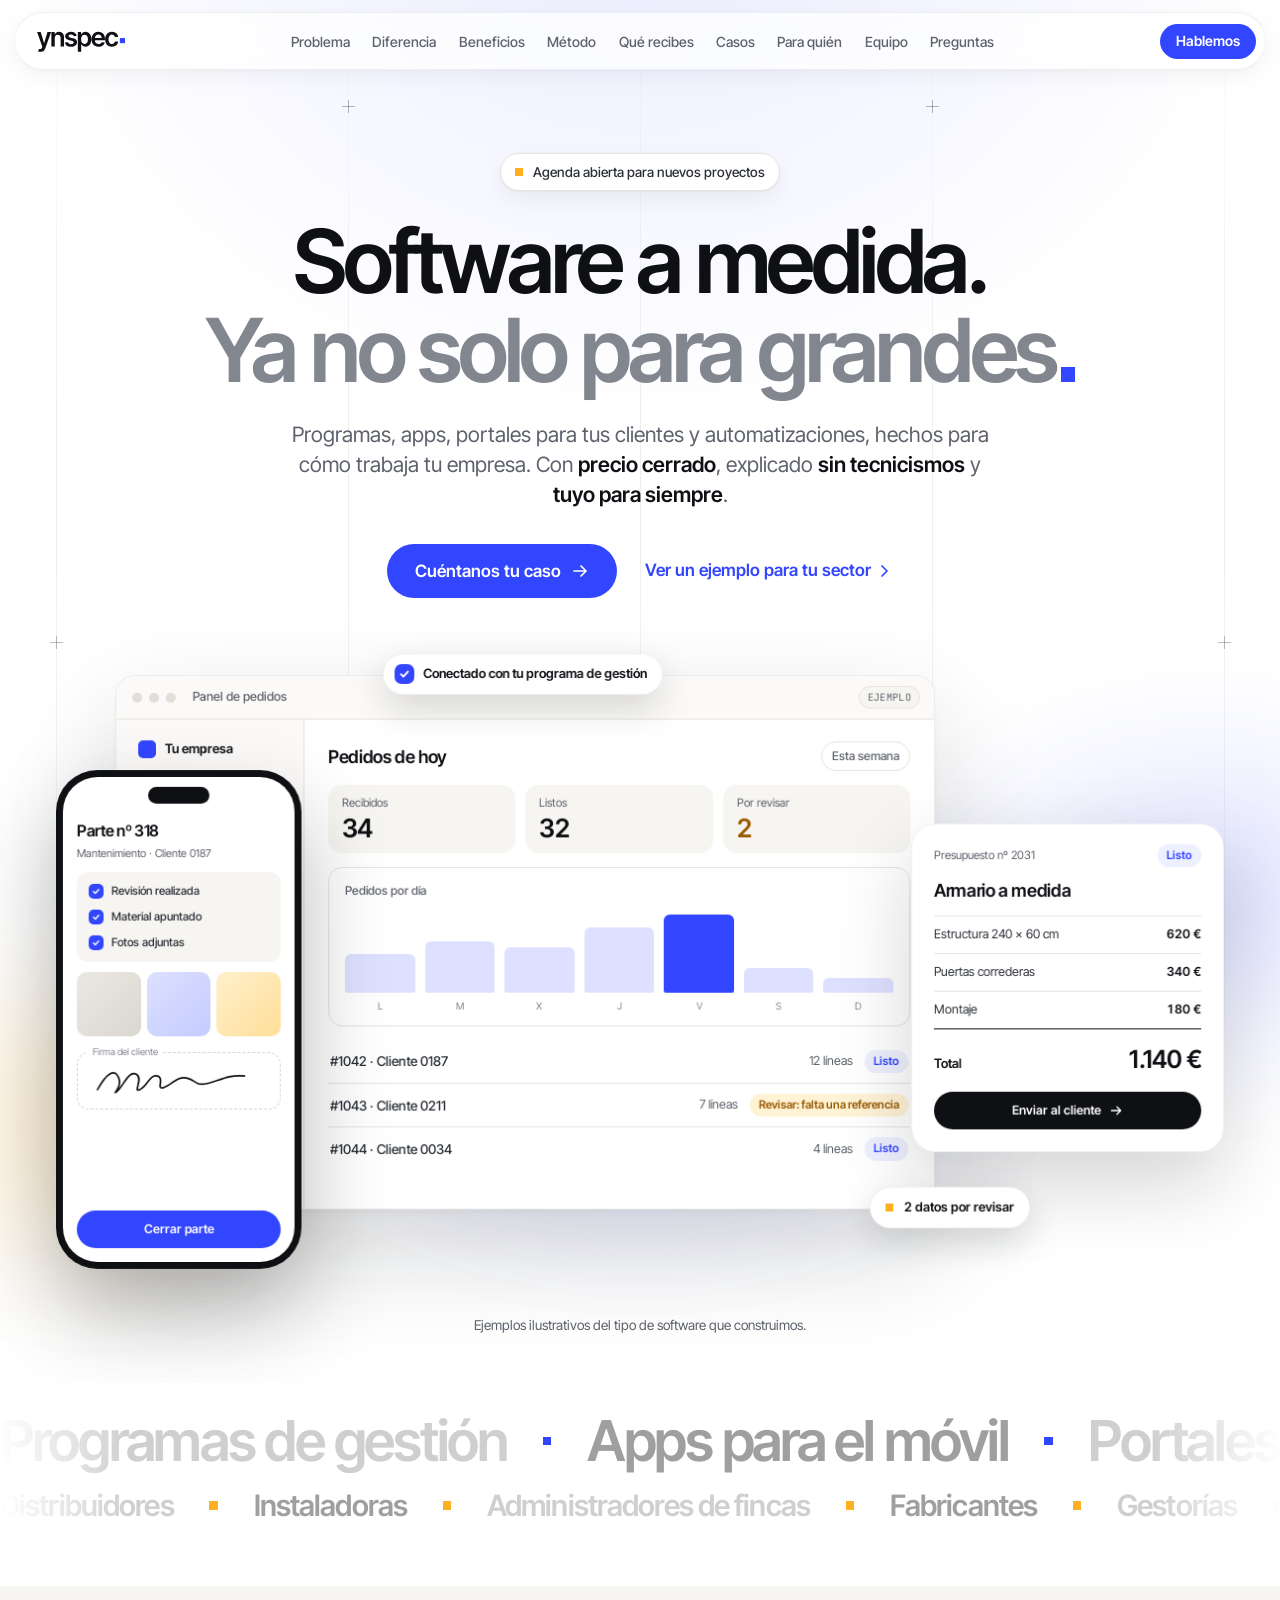
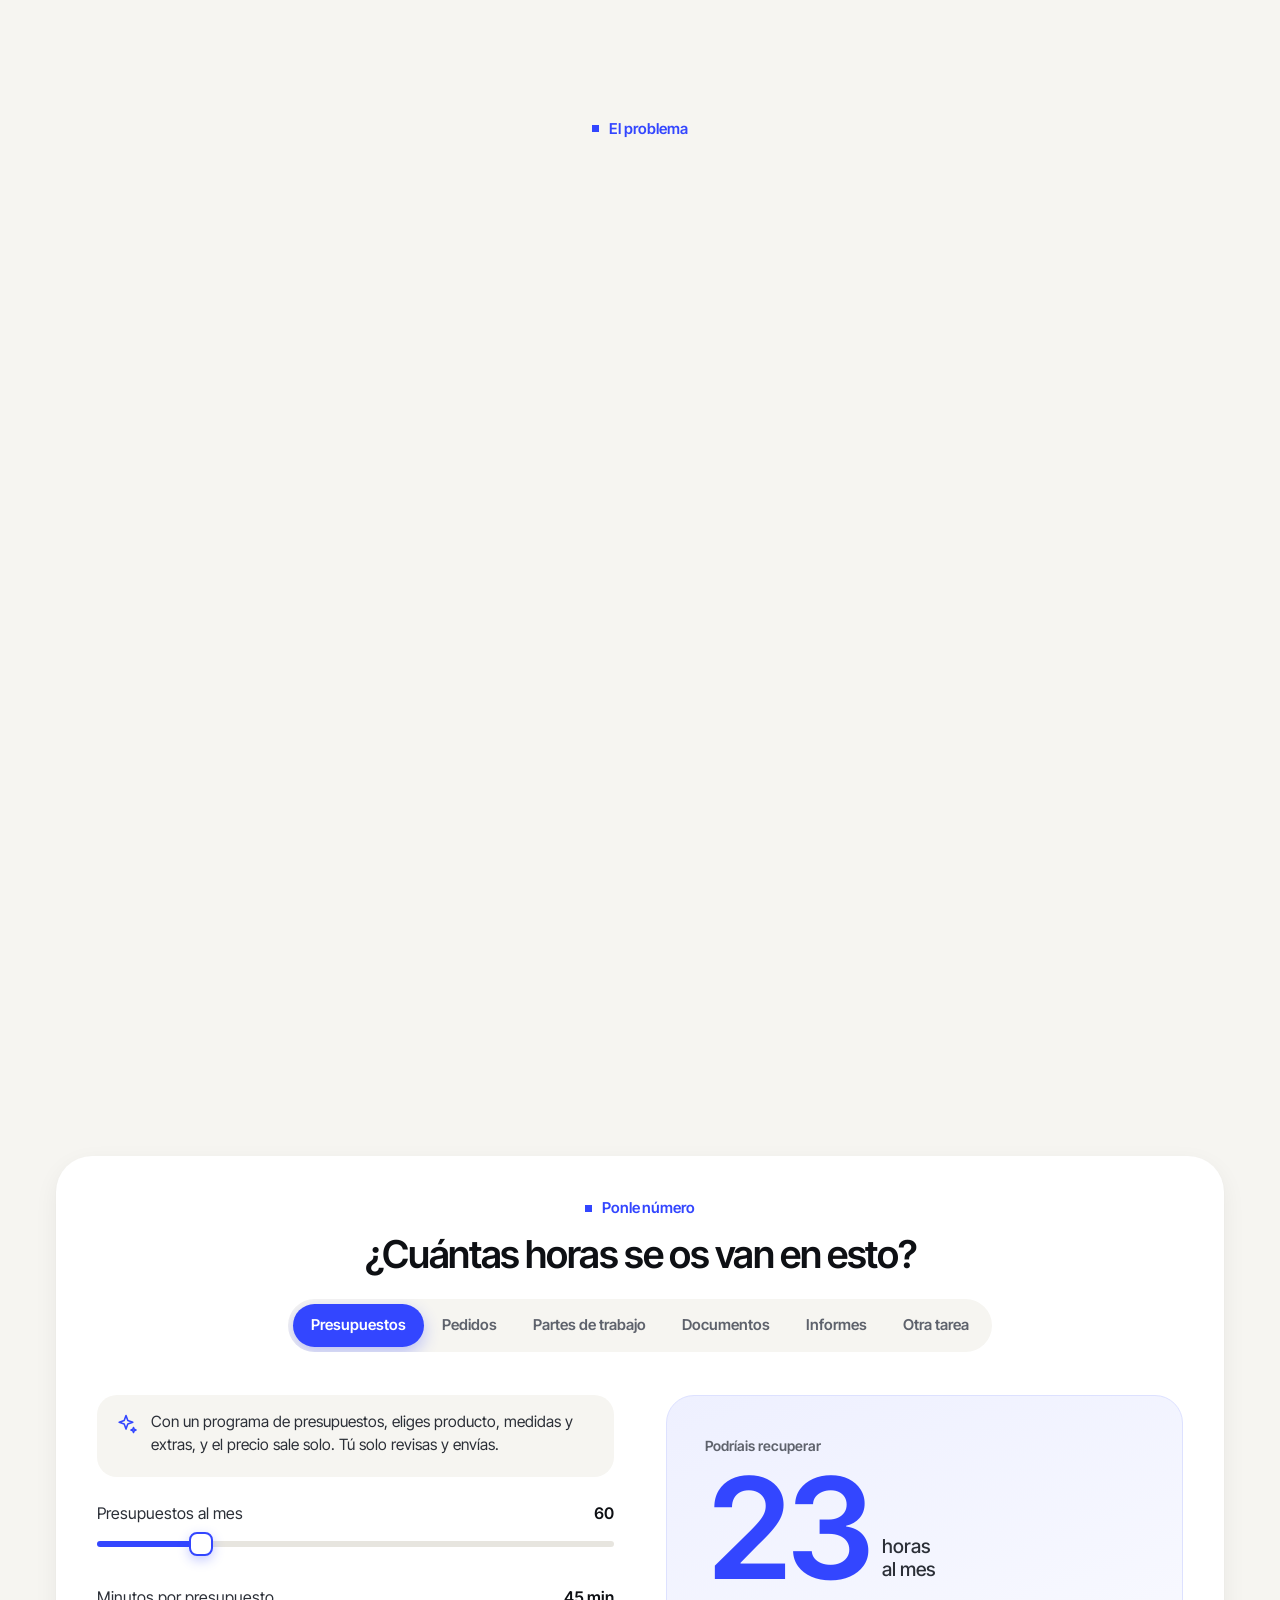
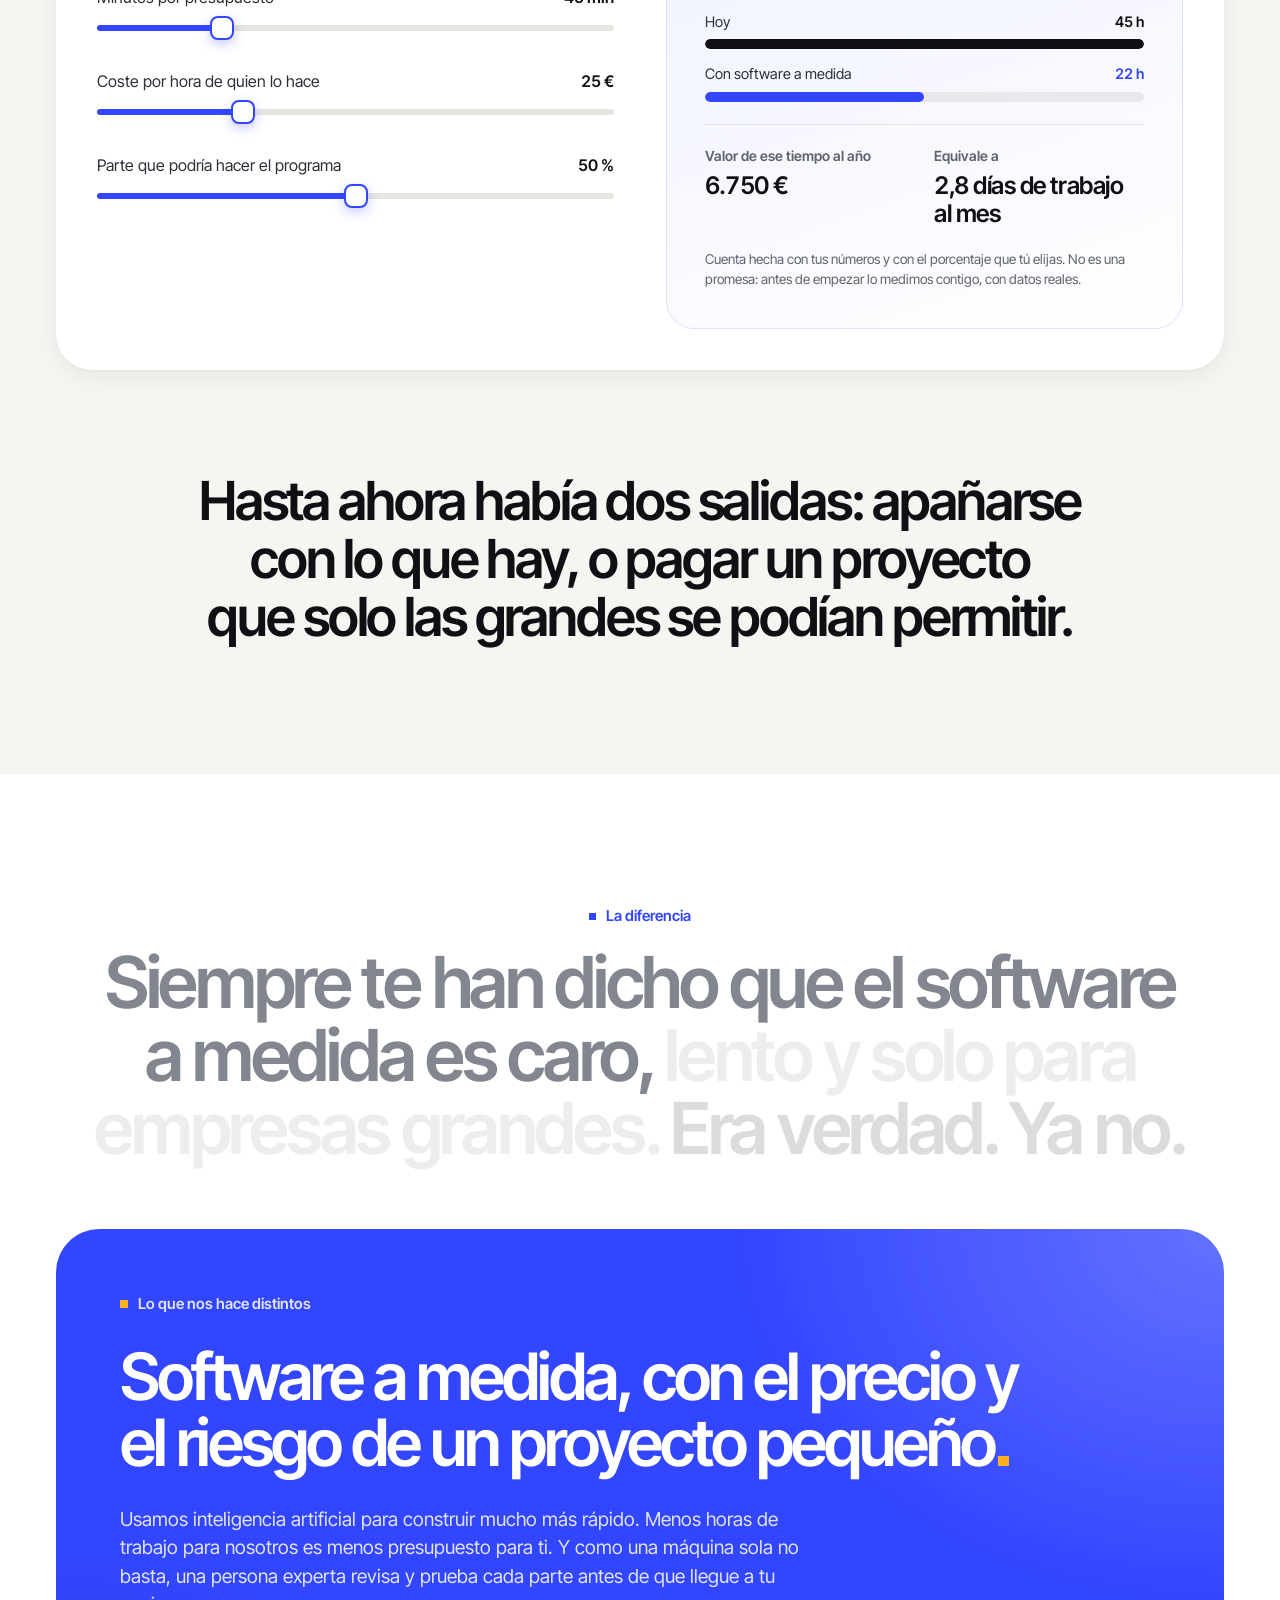
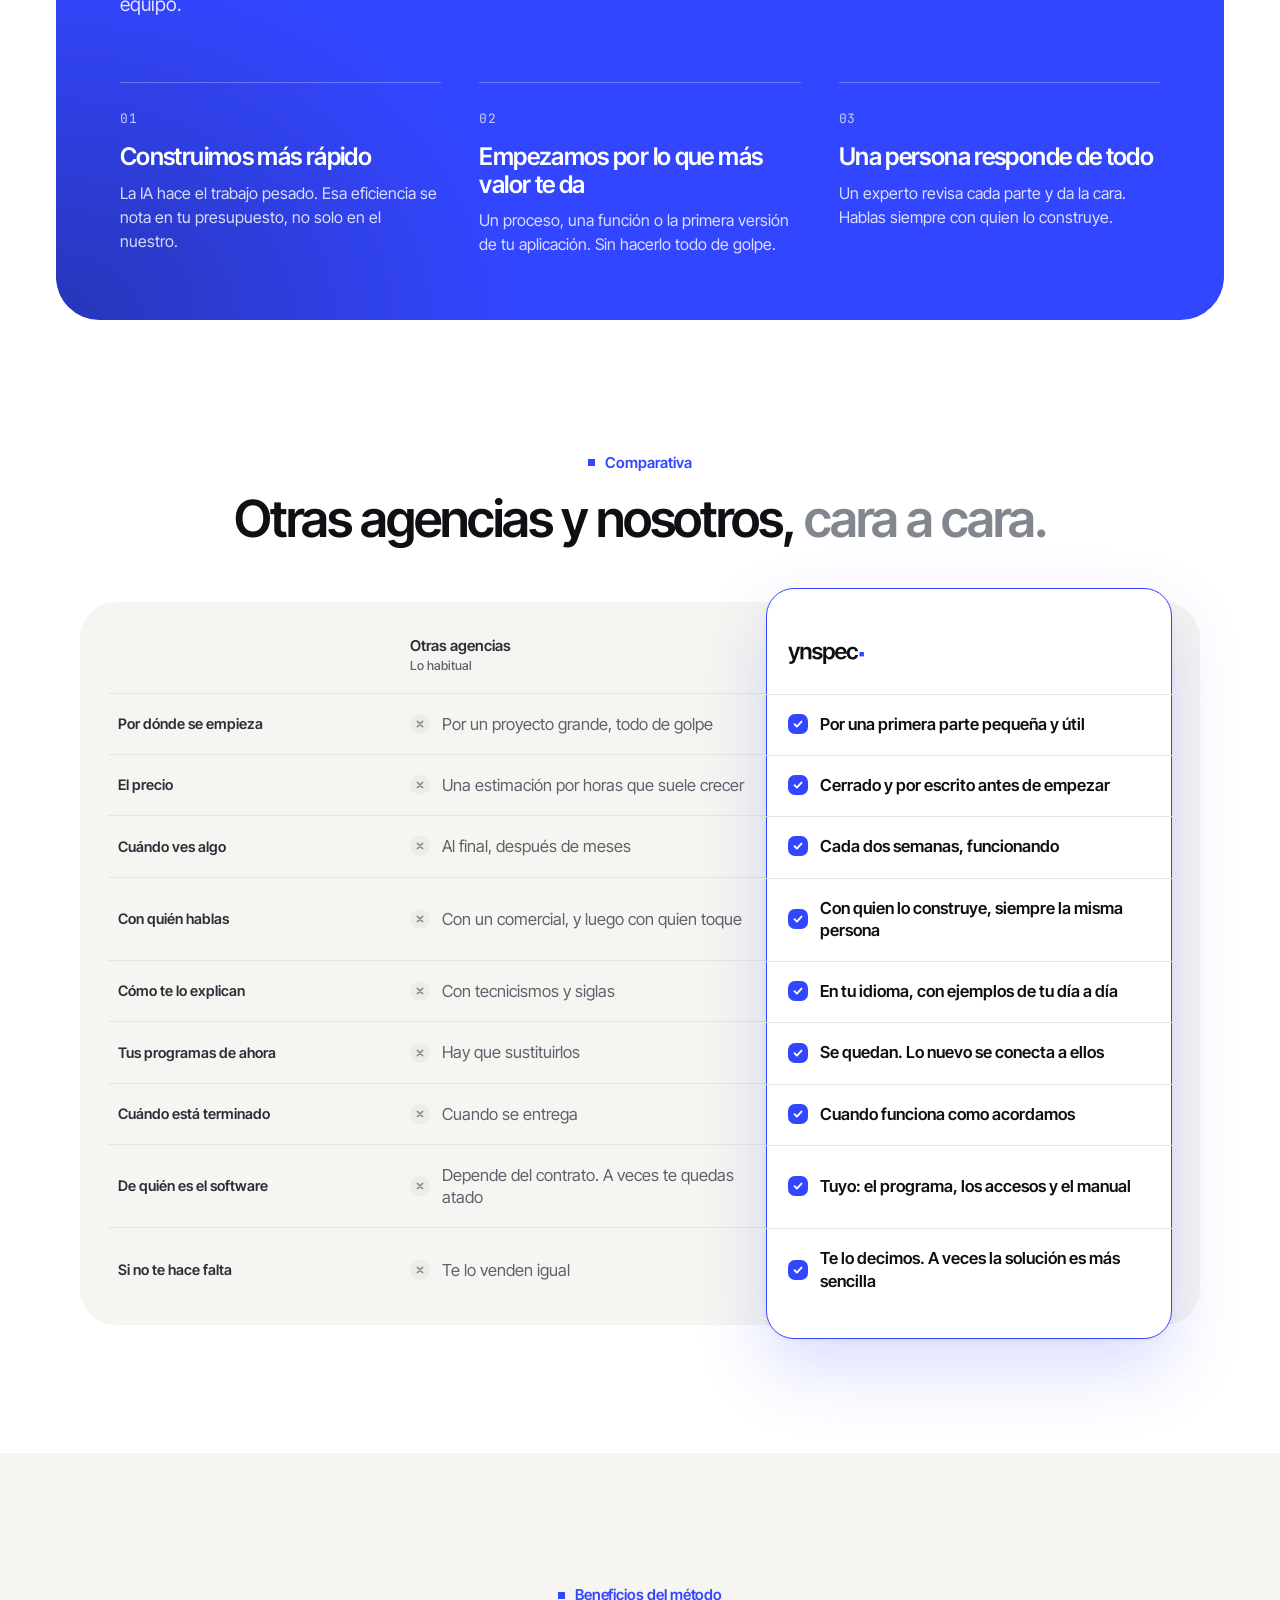
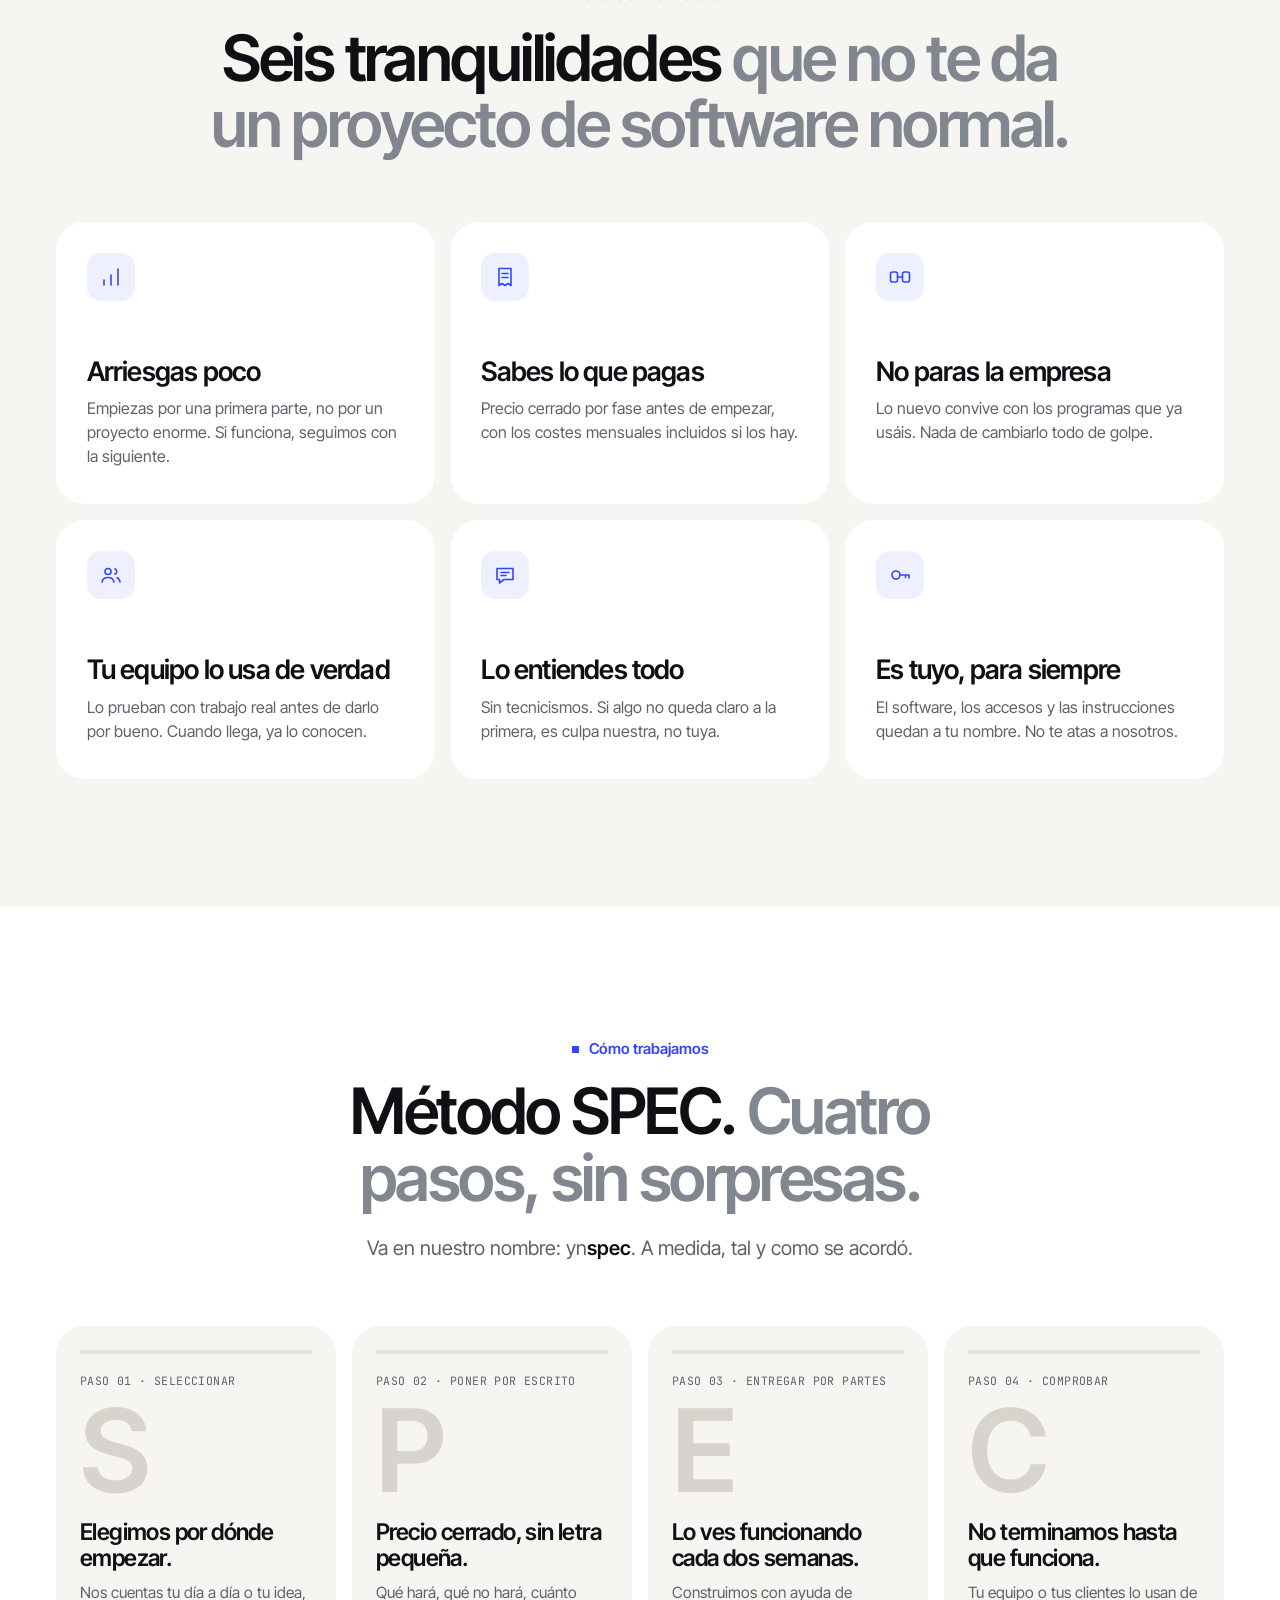
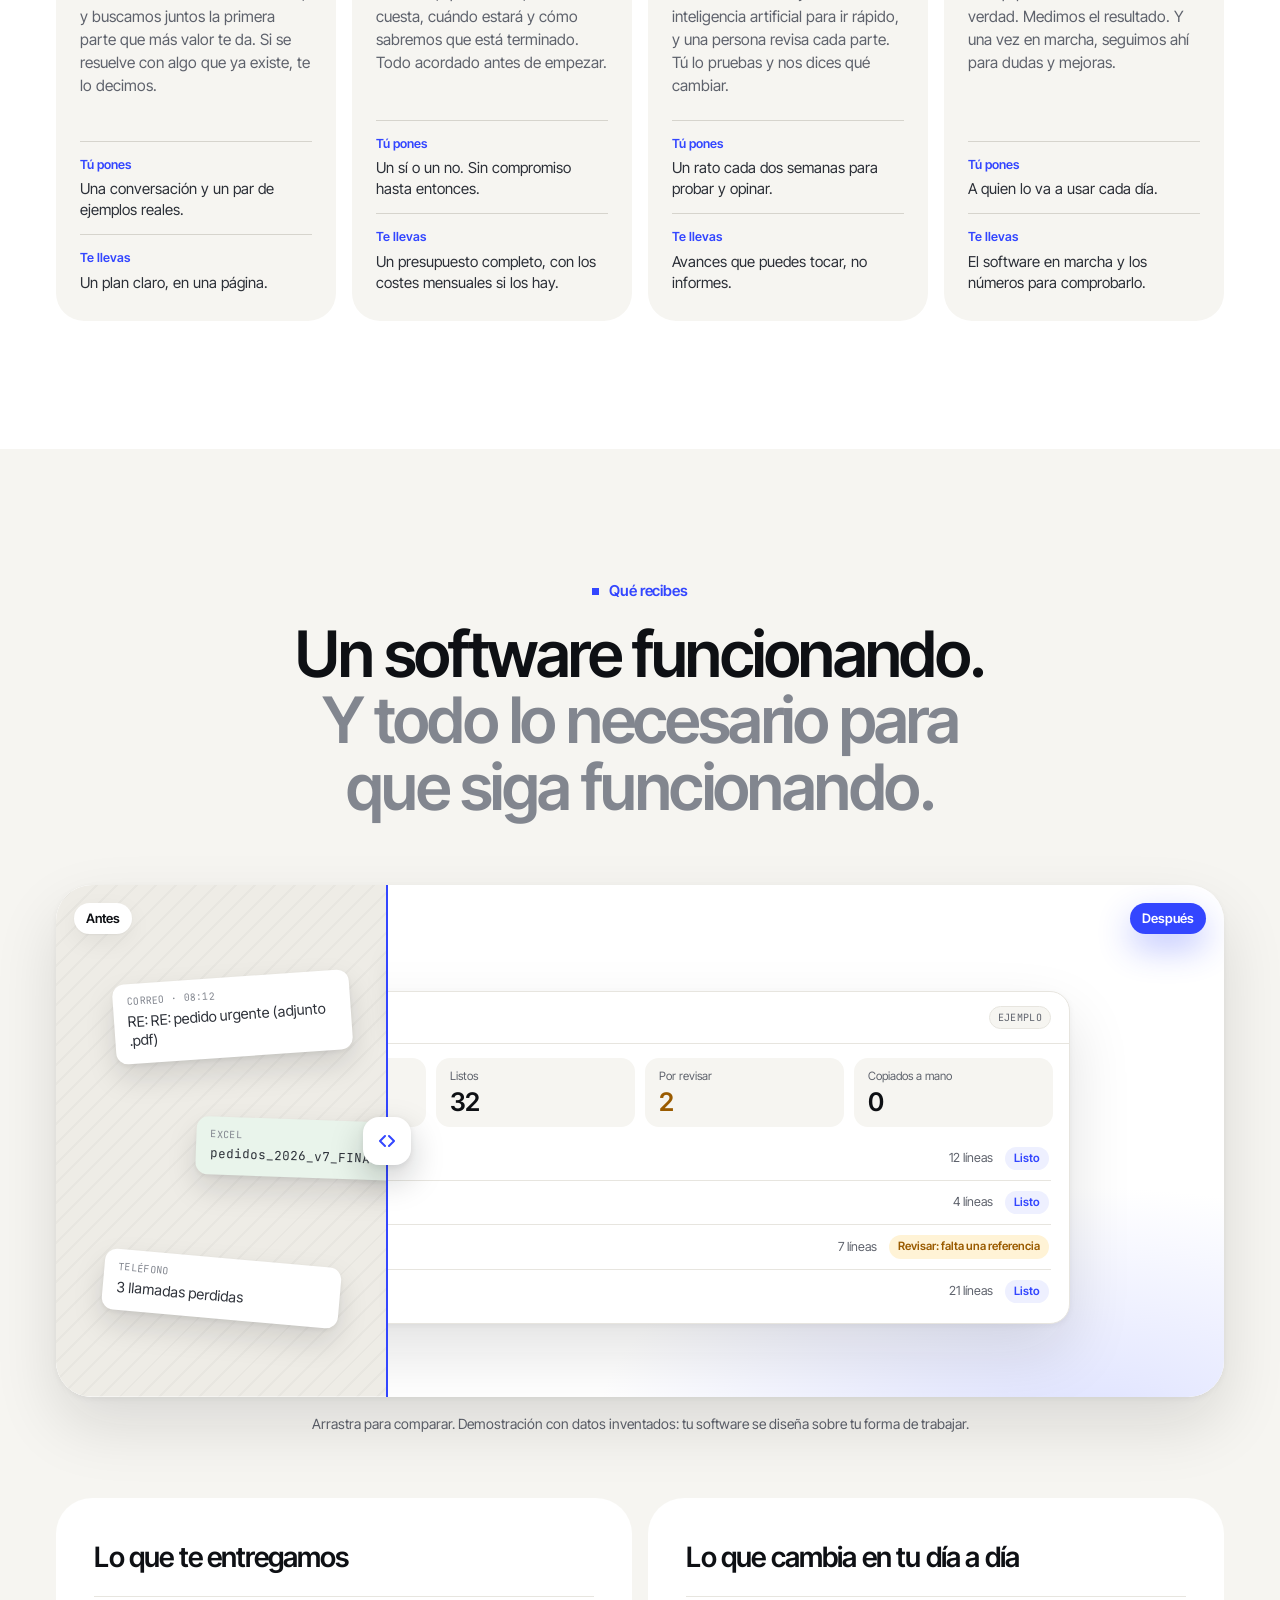
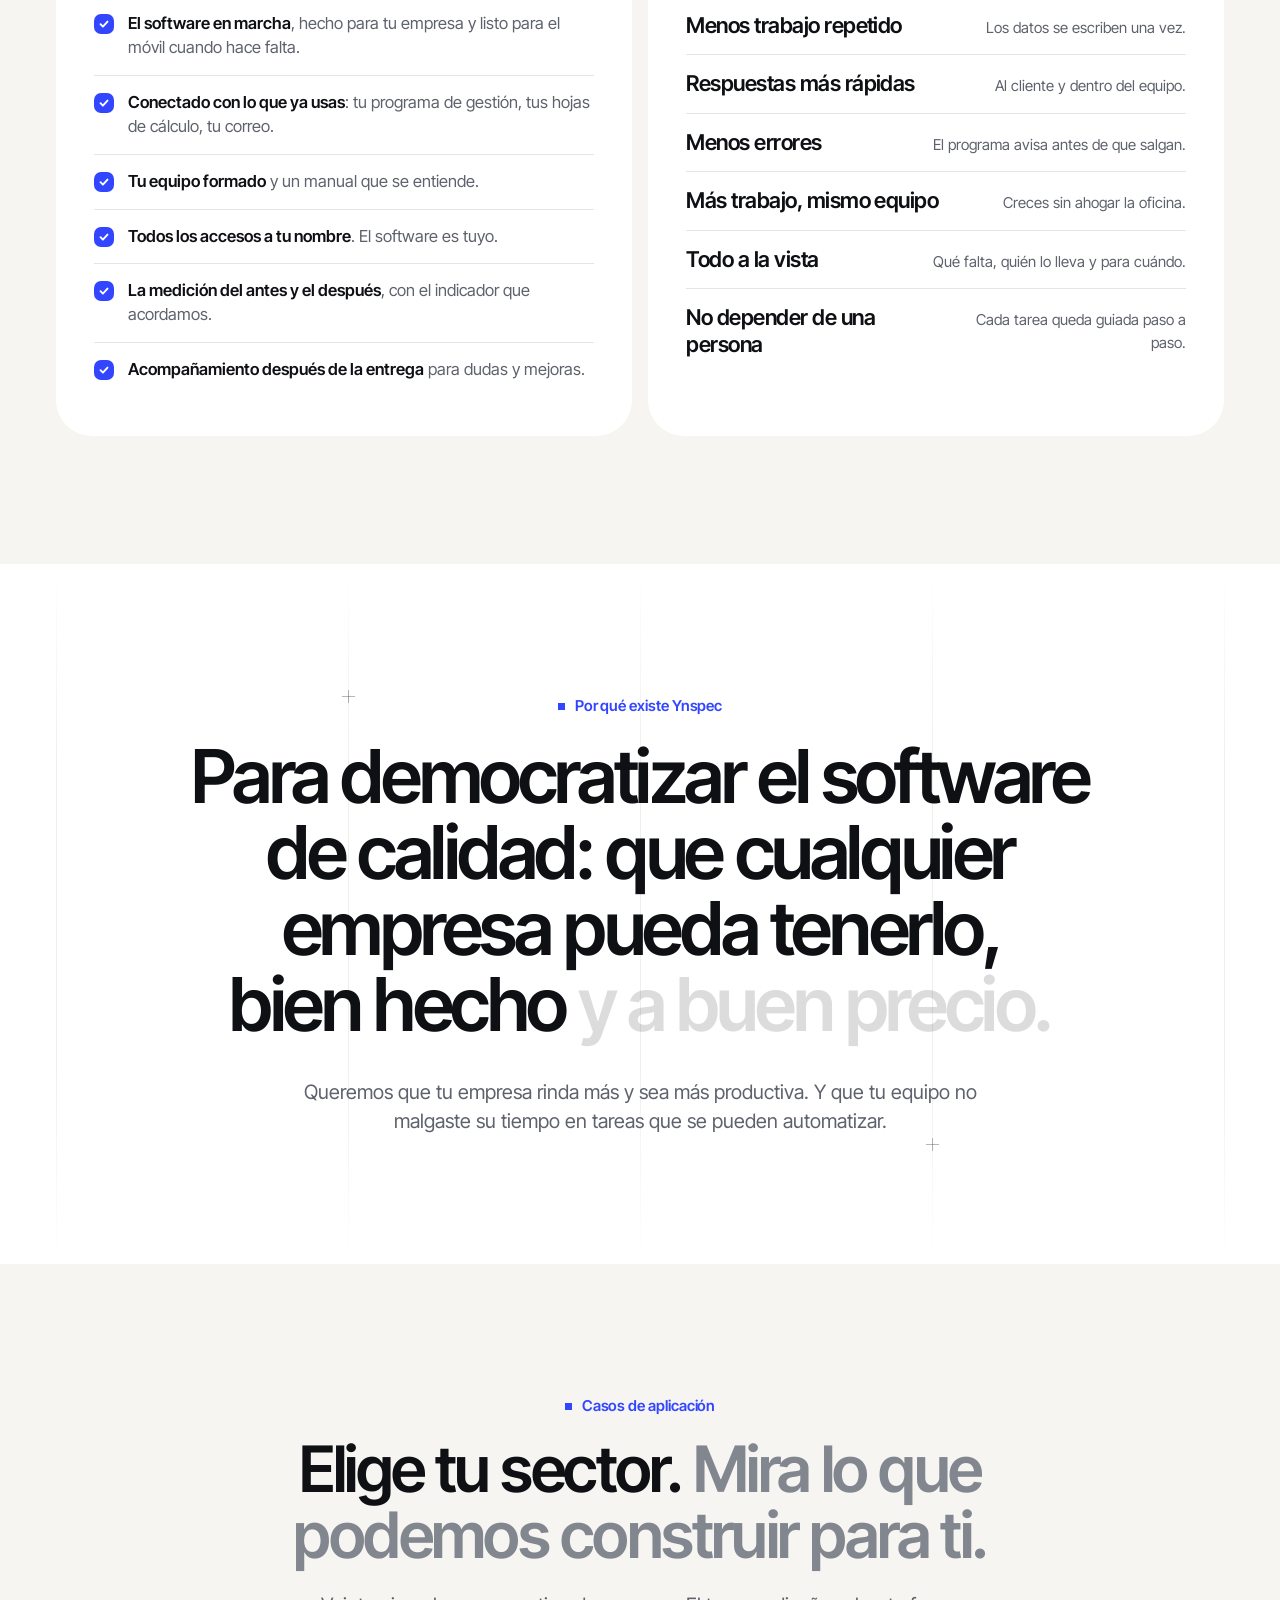
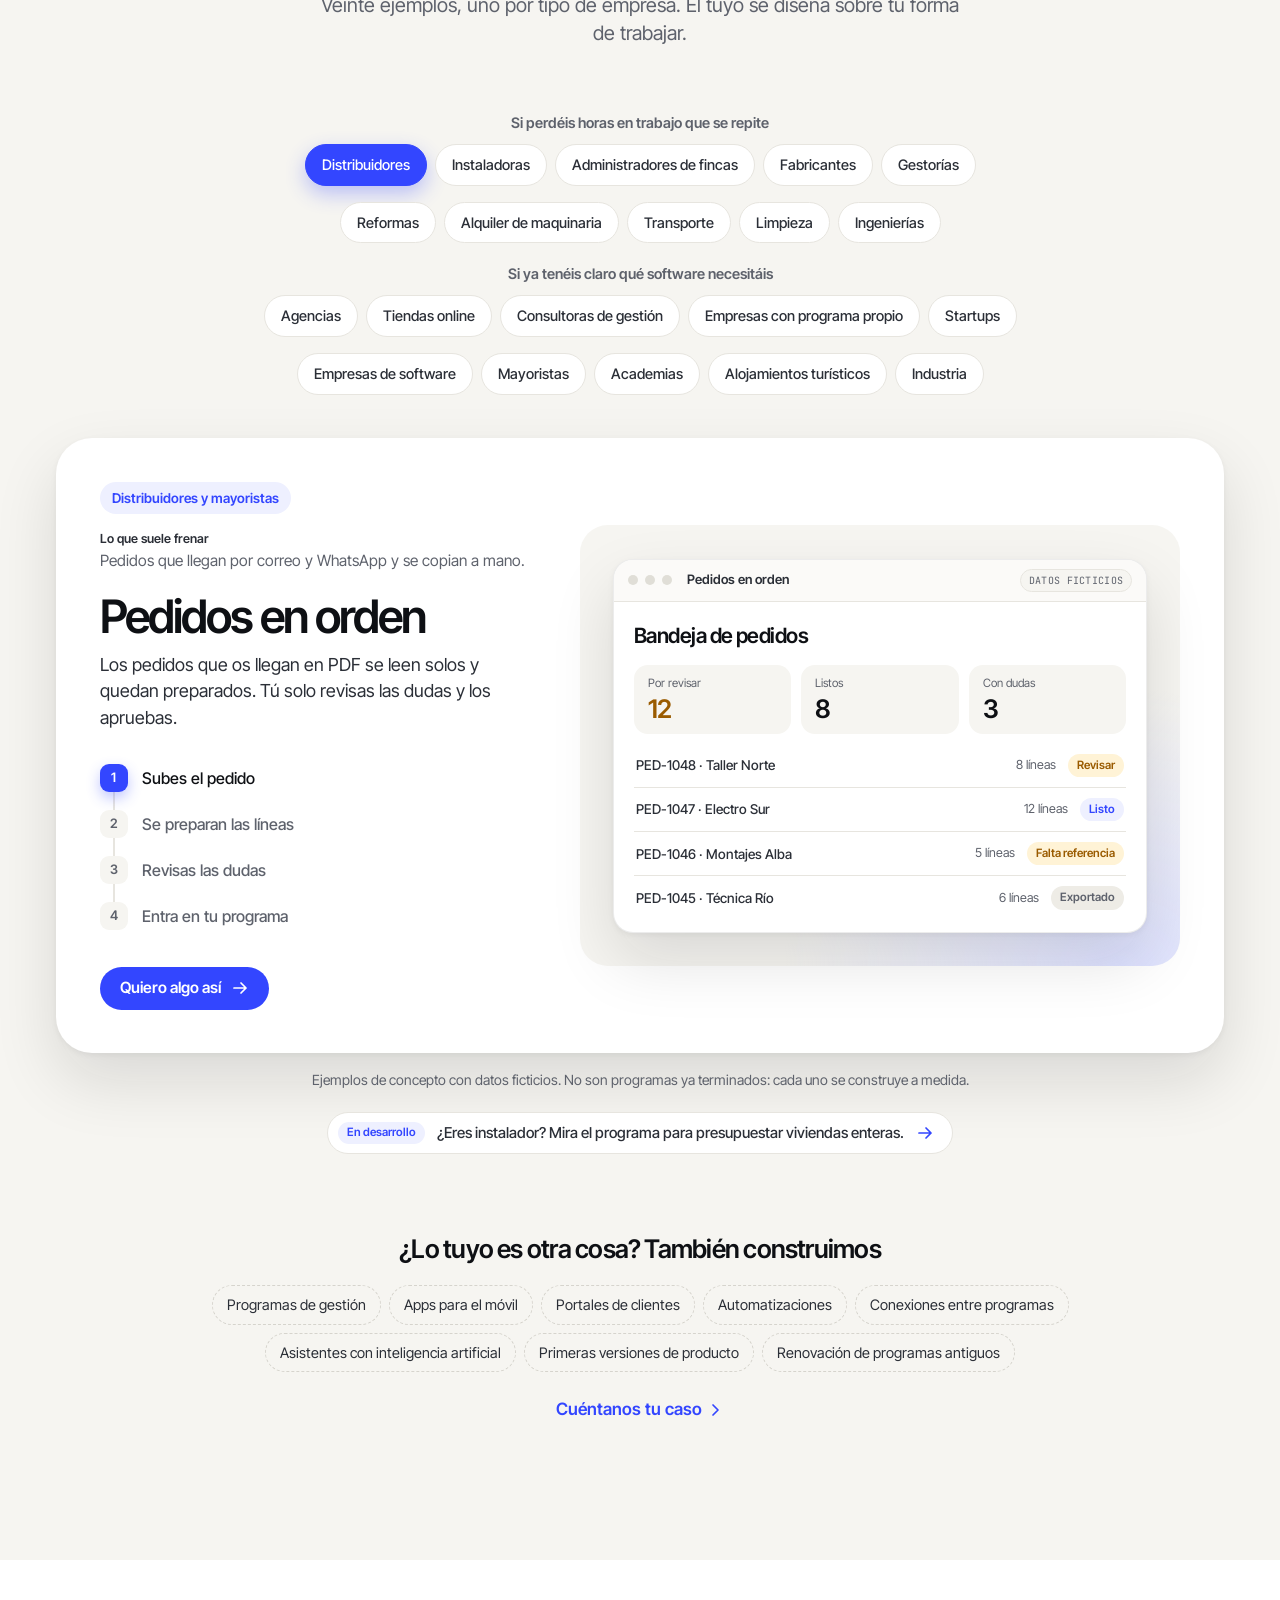
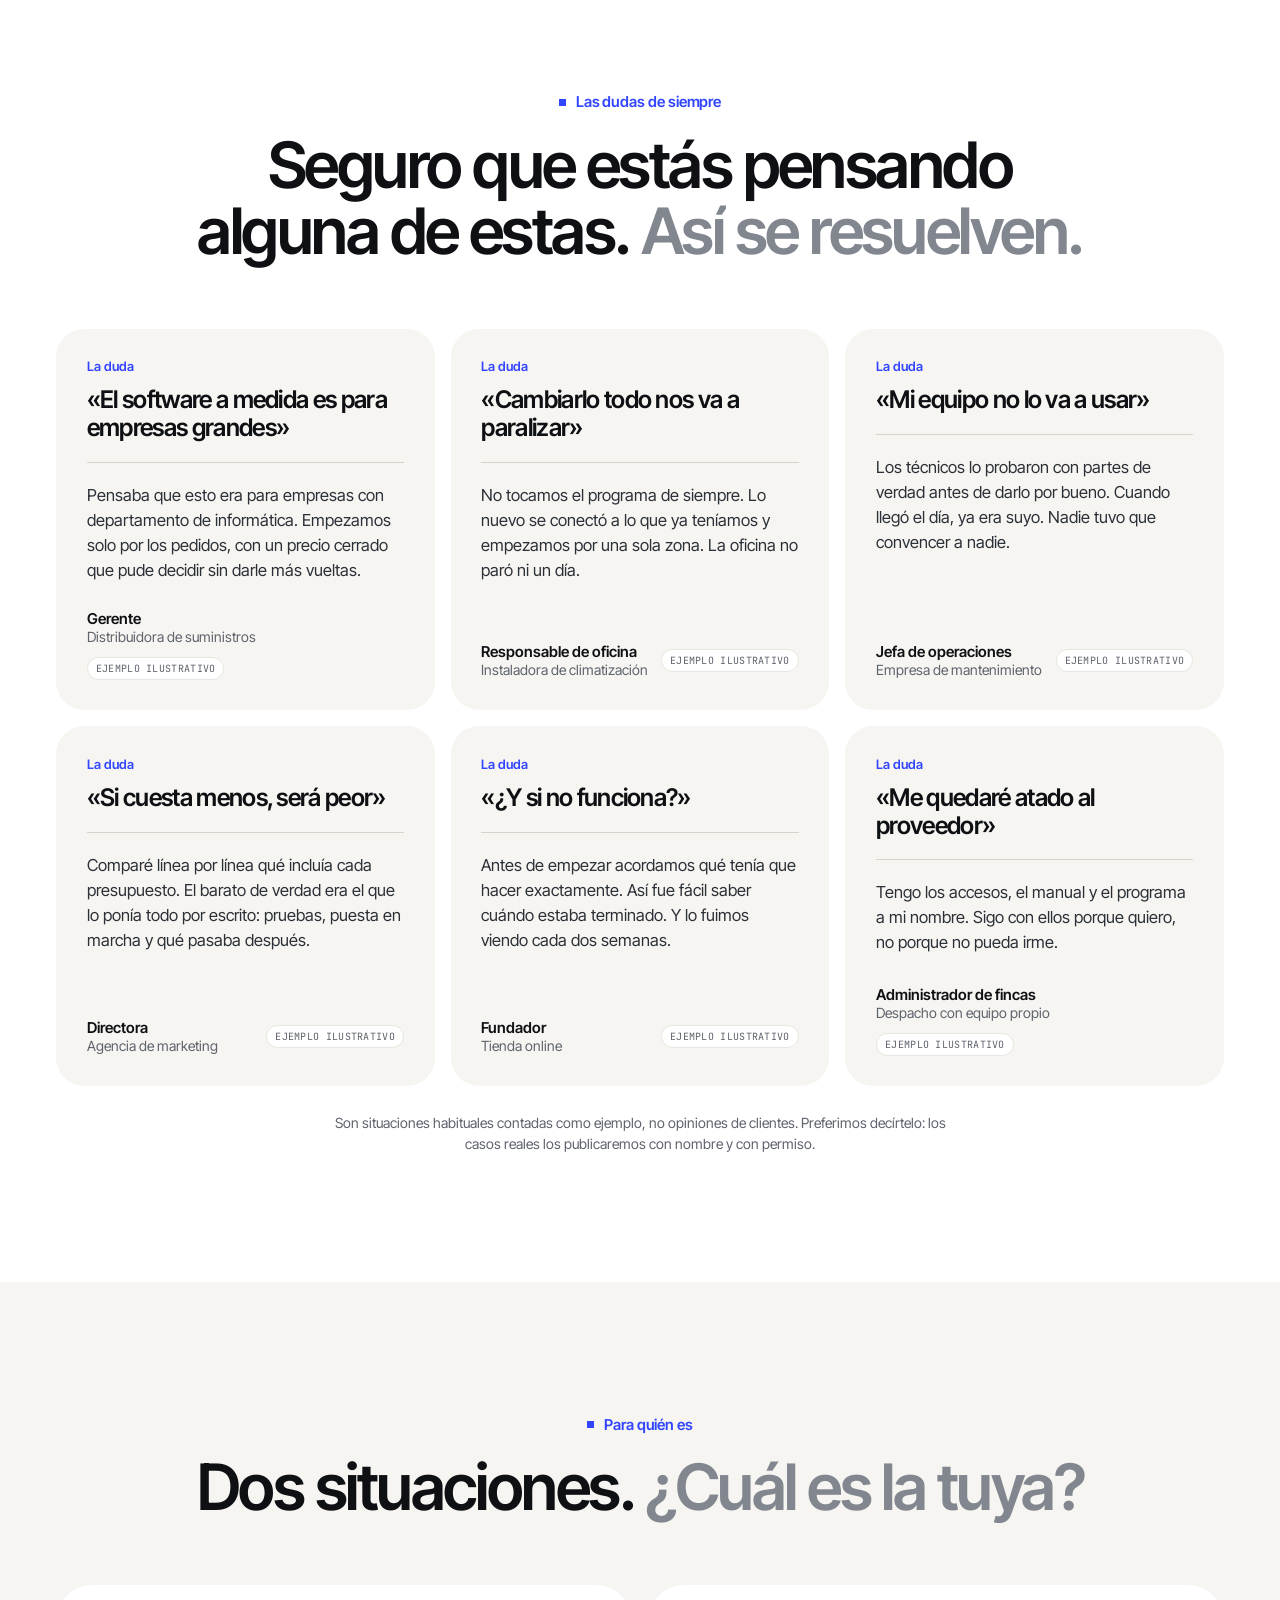
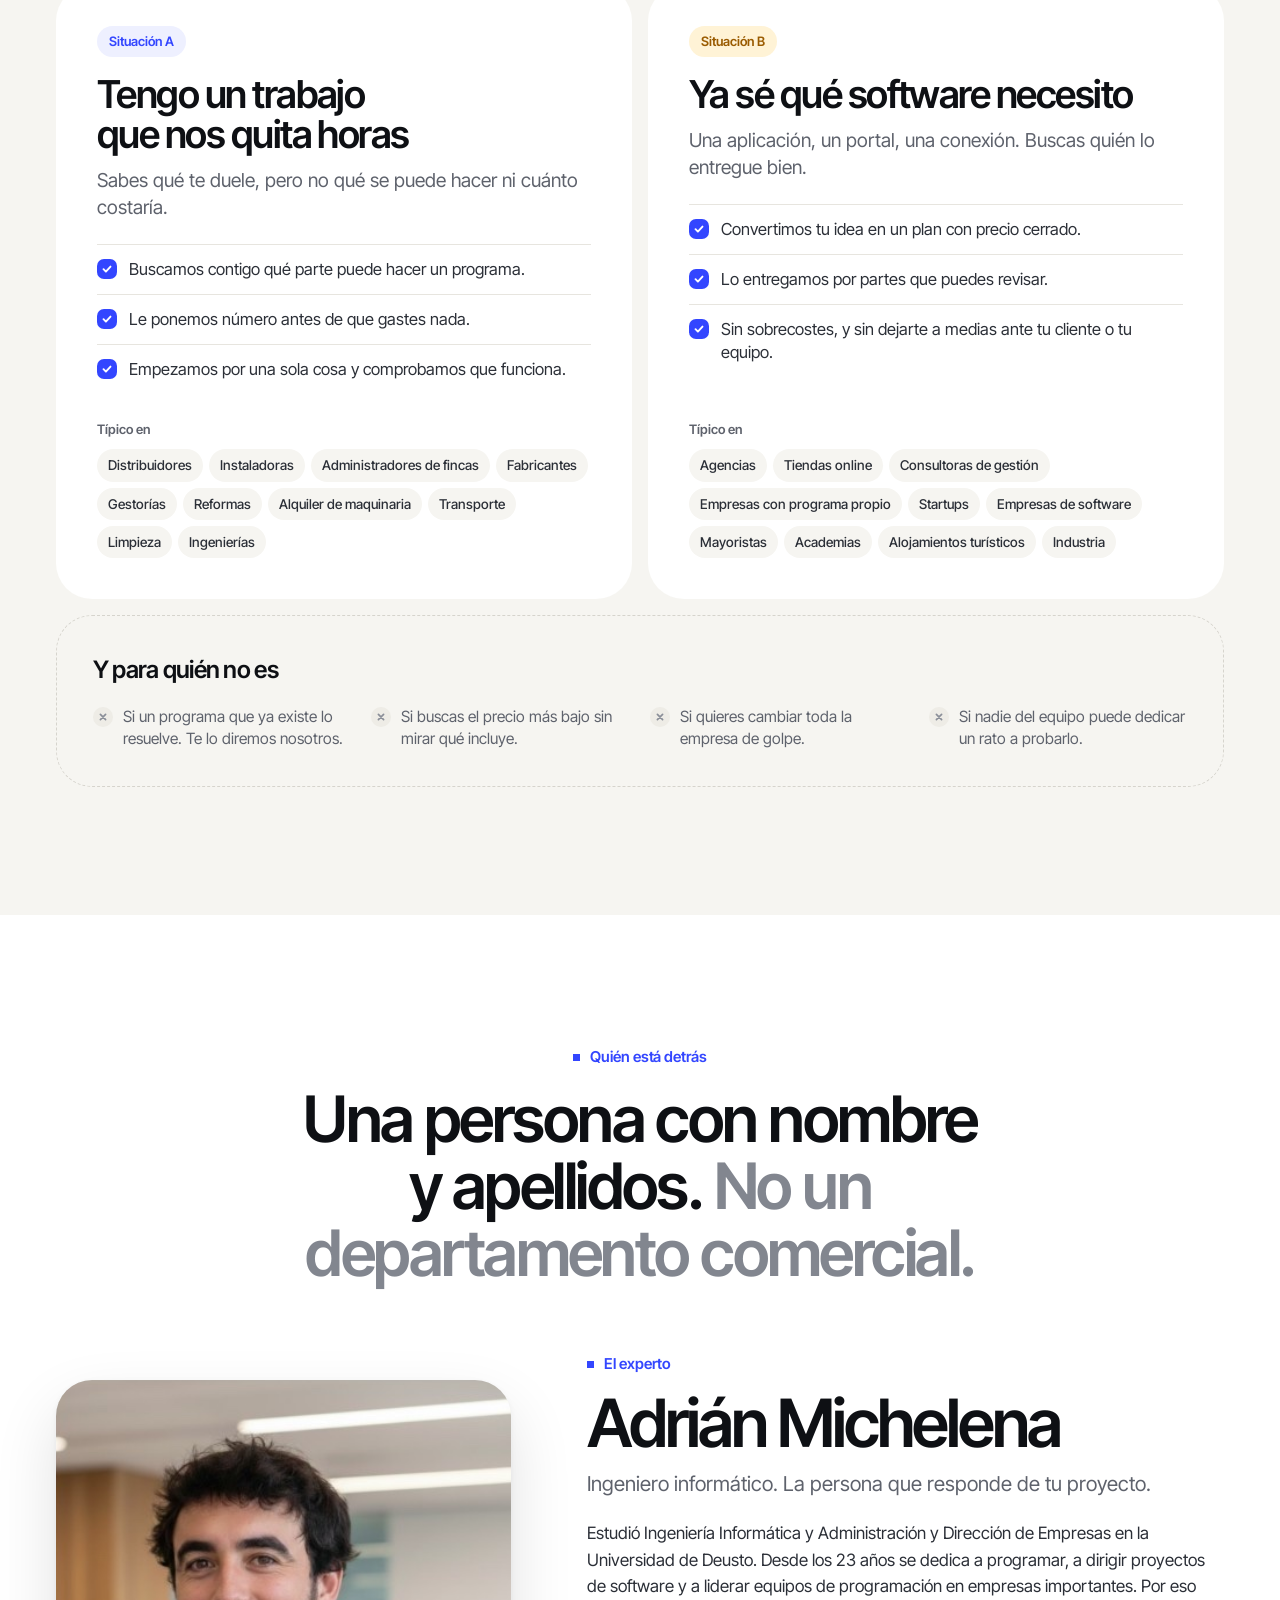
==== commit 42d8a65d: "Añade aviso legal y privacidad; mejora la imagen al compartir" ====
--- a/index.html
+++ b/index.html
@@ -19,12 +19,18 @@
     <meta property="og:type" content="website" />
     <meta property="og:site_name" content="Ynspec" />
     <meta property="og:locale" content="es_ES" />
-    <meta property="og:image" content="https://ynspec.com/assets/img/og.jpg" />
+    <meta property="og:image" content="https://ynspec.com/assets/img/og.jpg?v=2" />
+    <meta property="og:image:secure_url" content="https://ynspec.com/assets/img/og.jpg?v=2" />
+    <meta name="twitter:image" content="https://ynspec.com/assets/img/og.jpg?v=2" />
     <meta property="og:url" content="https://ynspec.com/" />
     <link rel="canonical" href="https://ynspec.com/" />
     <meta property="og:image:width" content="1200" />
     <meta property="og:image:height" content="630" />
+    <meta property="og:image:type" content="image/jpeg" />
+    <meta property="og:image:alt" content="Ynspec — Software a medida, ya no solo para grandes" />
     <meta name="twitter:card" content="summary_large_image" />
+    <meta name="twitter:title" content="Ynspec — Software a medida, ya no solo para grandes" />
+    <meta name="twitter:description" content="Programas, apps, portales y automatizaciones hechos para tu empresa, con precio cerrado y por escrito." />
     <link rel="icon" href="assets/img/favicon-32.png" type="image/png" sizes="32x32" />
     <link rel="icon" href="assets/img/ynspec-simbolo-azul.svg" type="image/svg+xml" />
     <link rel="apple-touch-icon" href="assets/img/apple-touch-icon.png" />
@@ -1207,7 +1213,7 @@
       <div class="wrap footer__in">
         <a class="logo logo--sm" href="#inicio" aria-label="Ynspec, ir al inicio"><svg aria-hidden="true"><use href="#logo" /></svg></a>
         <span>Software a medida para empresas</span>
-        <span>© 2026 · <a href="#">Aviso legal</a> · <a href="#">Privacidad</a></span>
+        <span>© 2026 · <a href="aviso-legal.html">Aviso legal</a> · <a href="privacidad.html">Privacidad</a></span>
       </div>
     </footer>
 
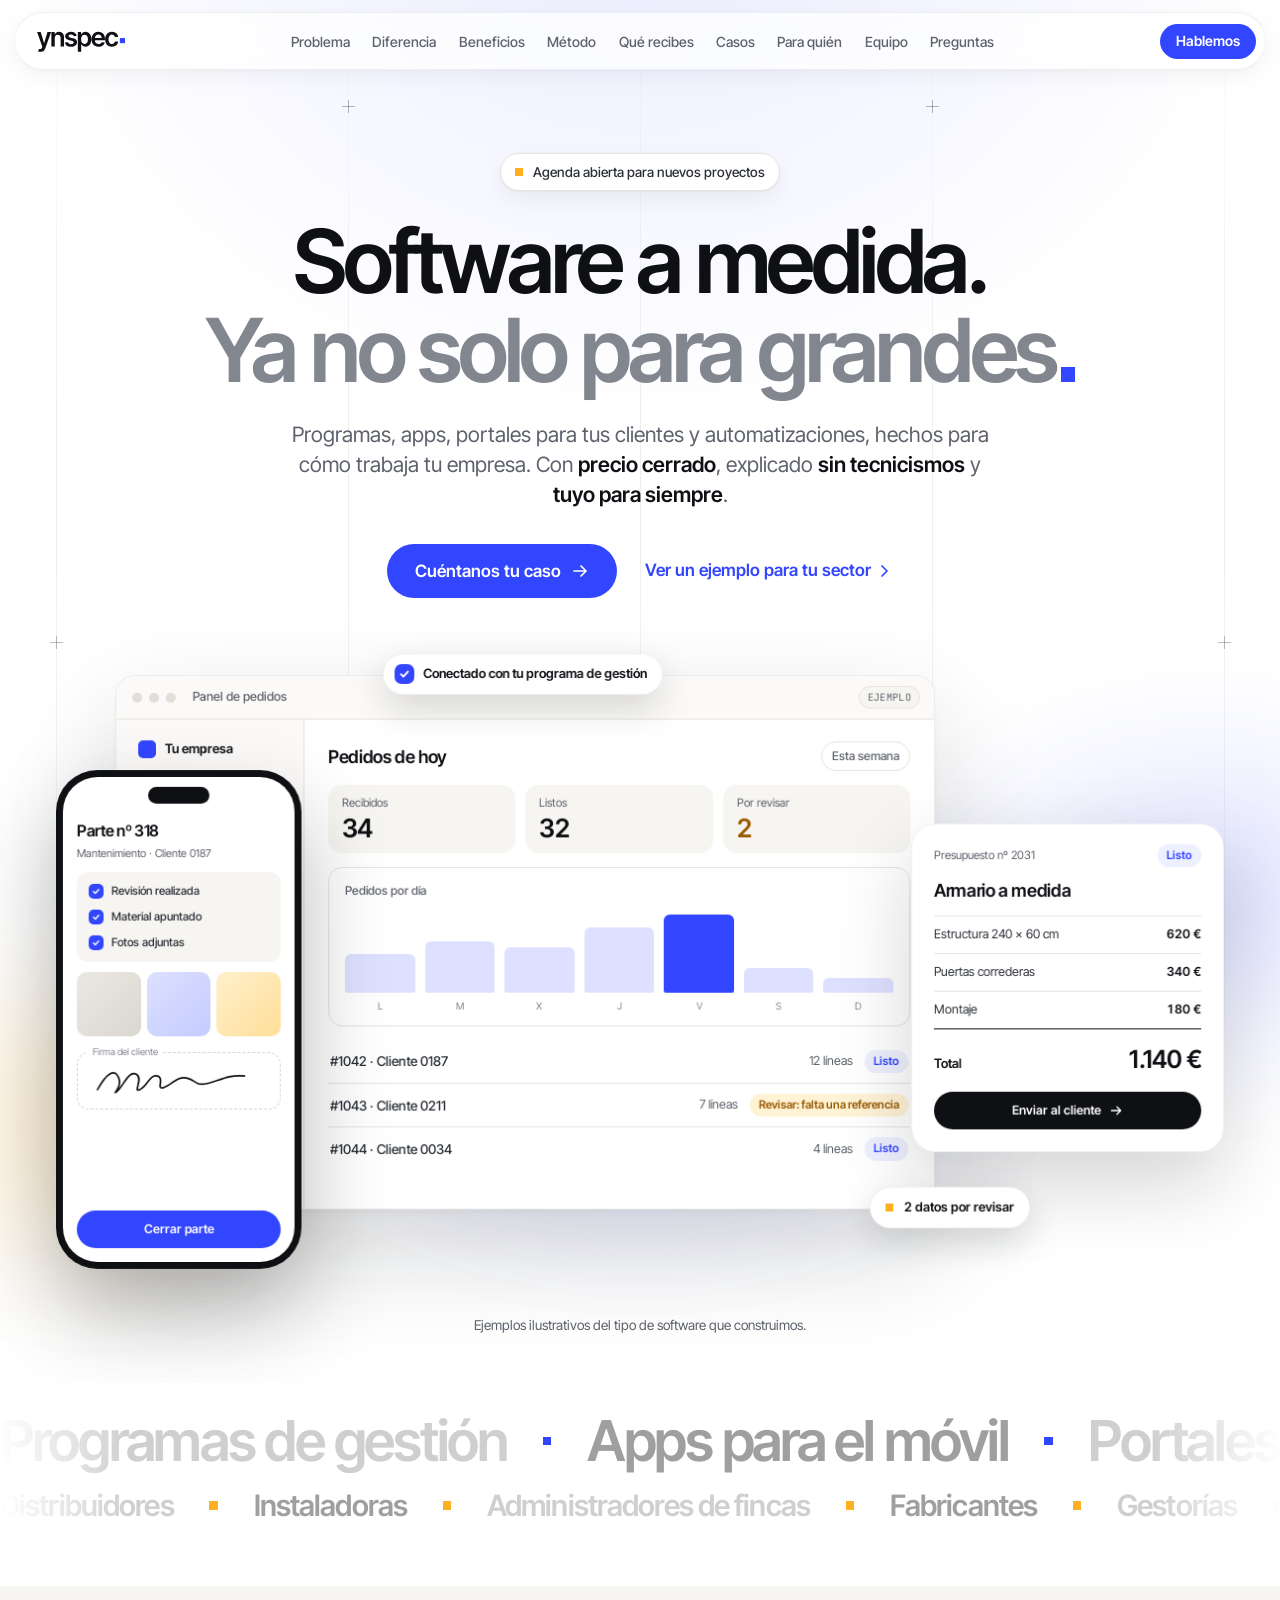
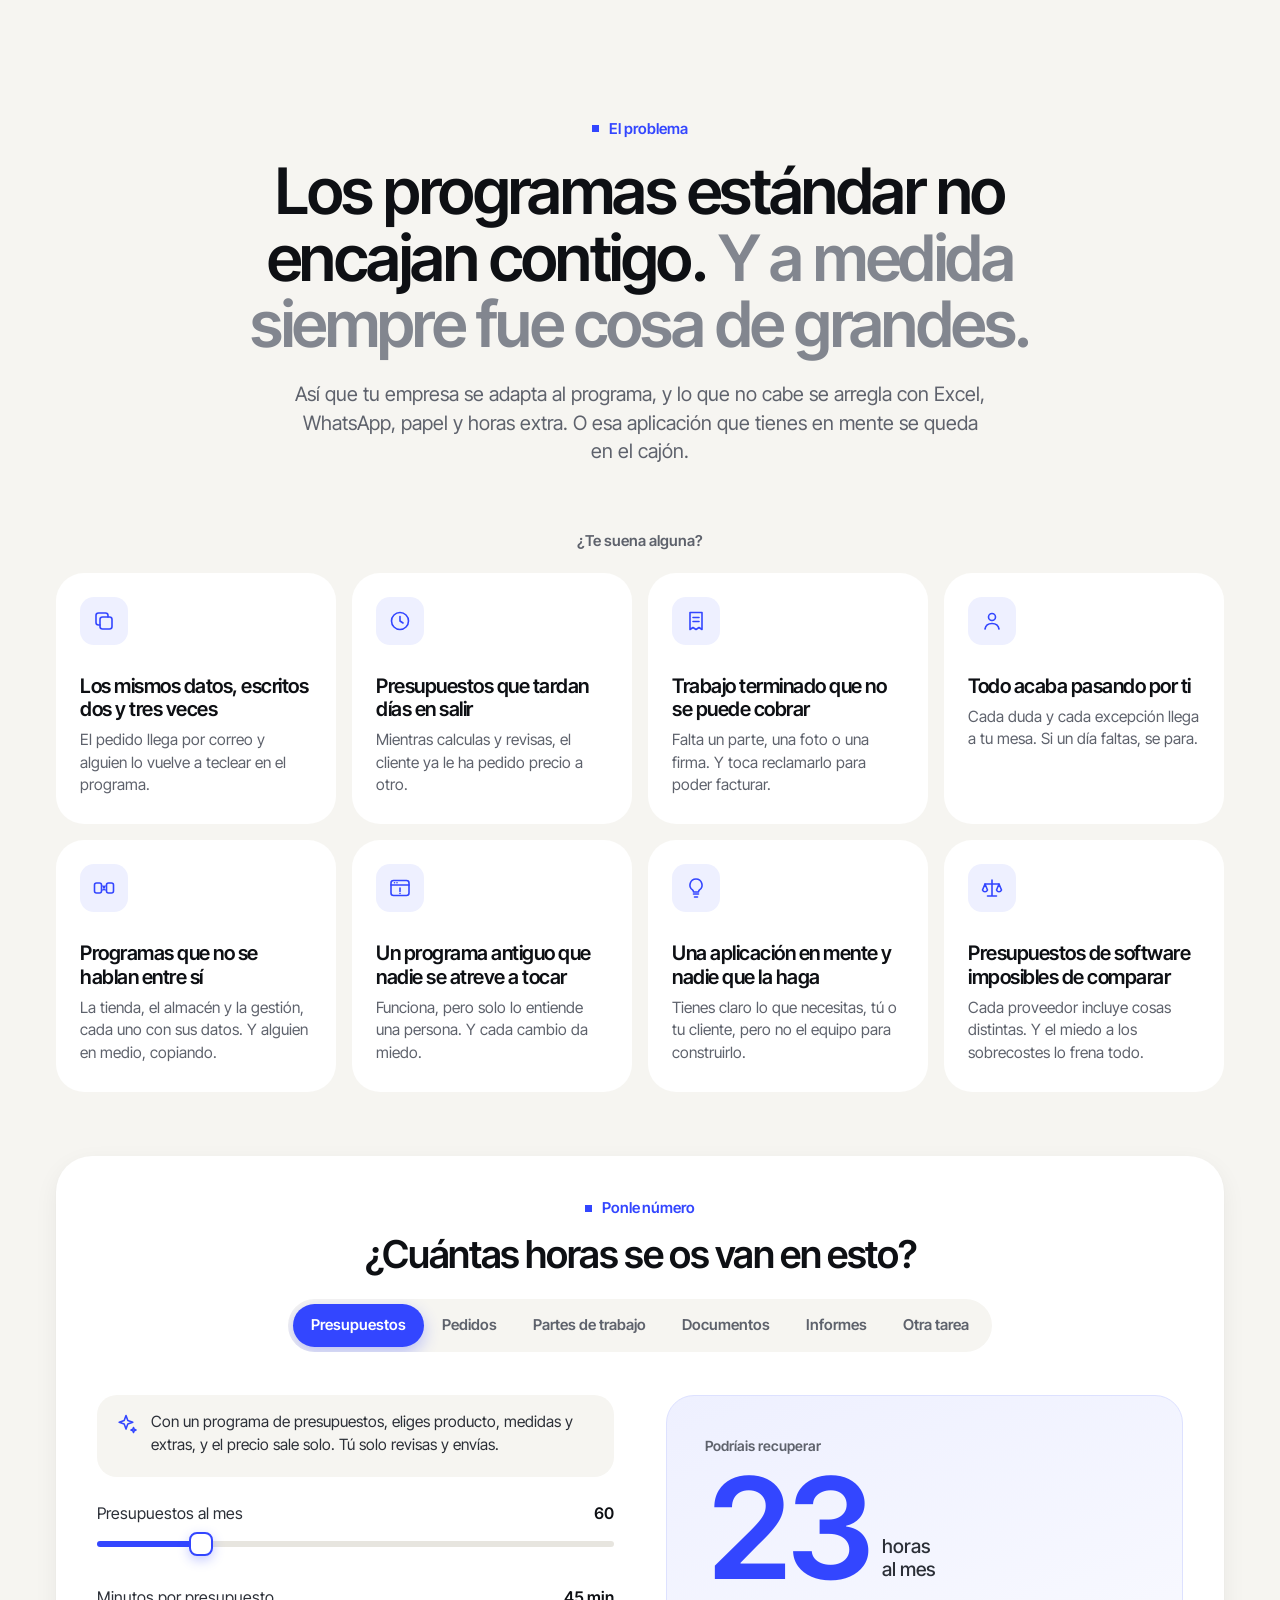
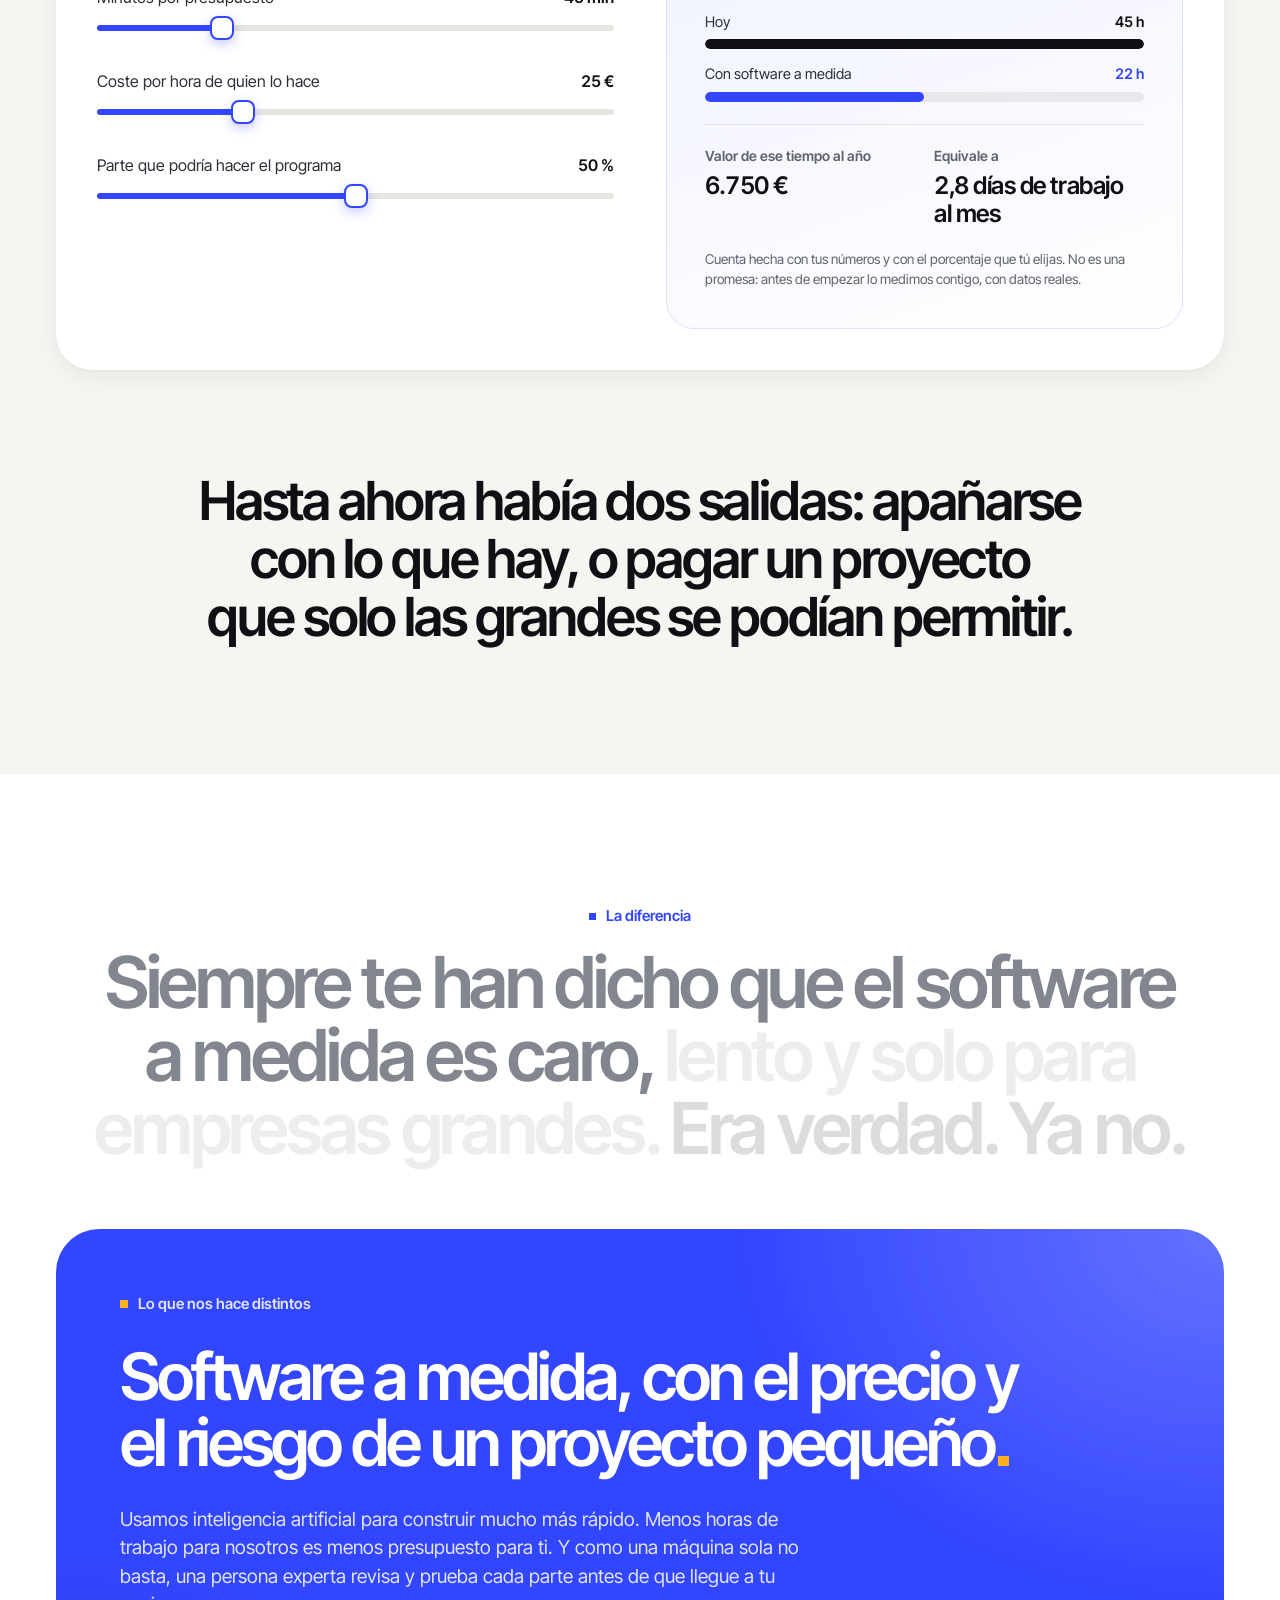
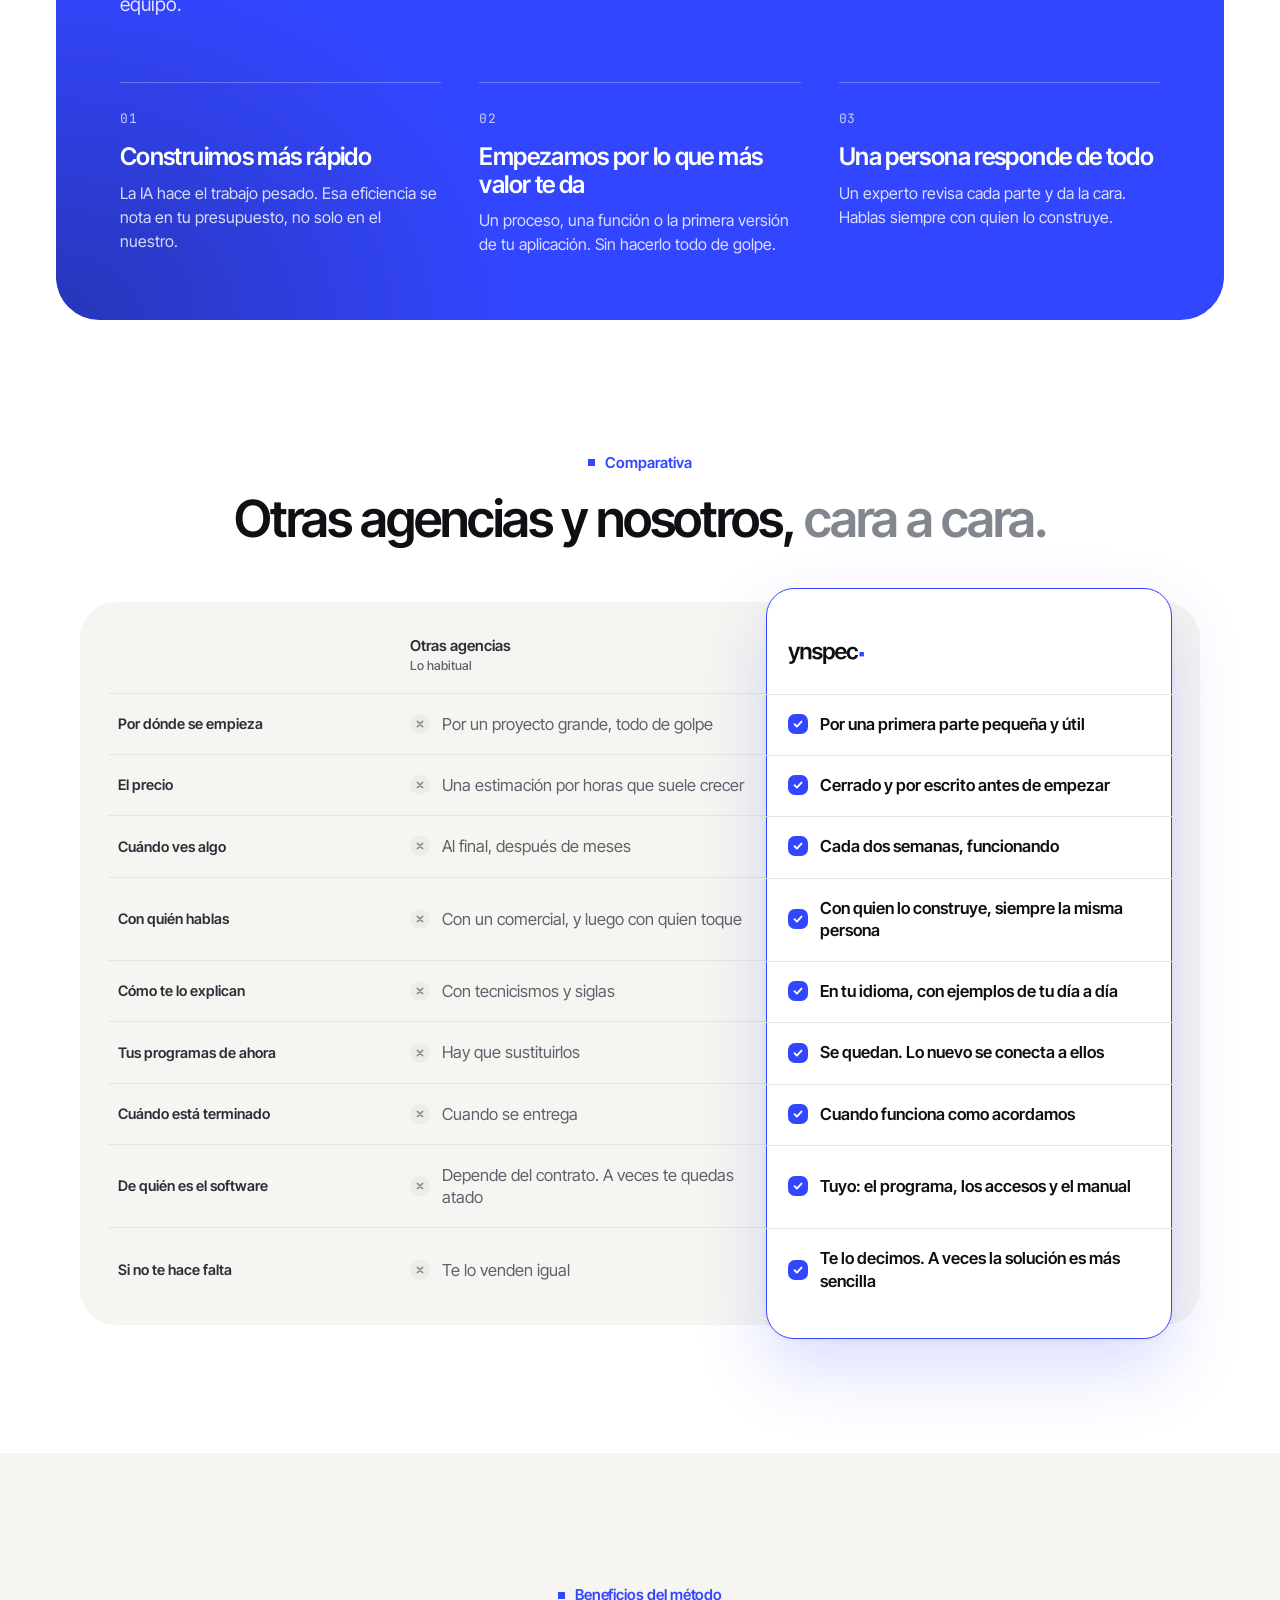
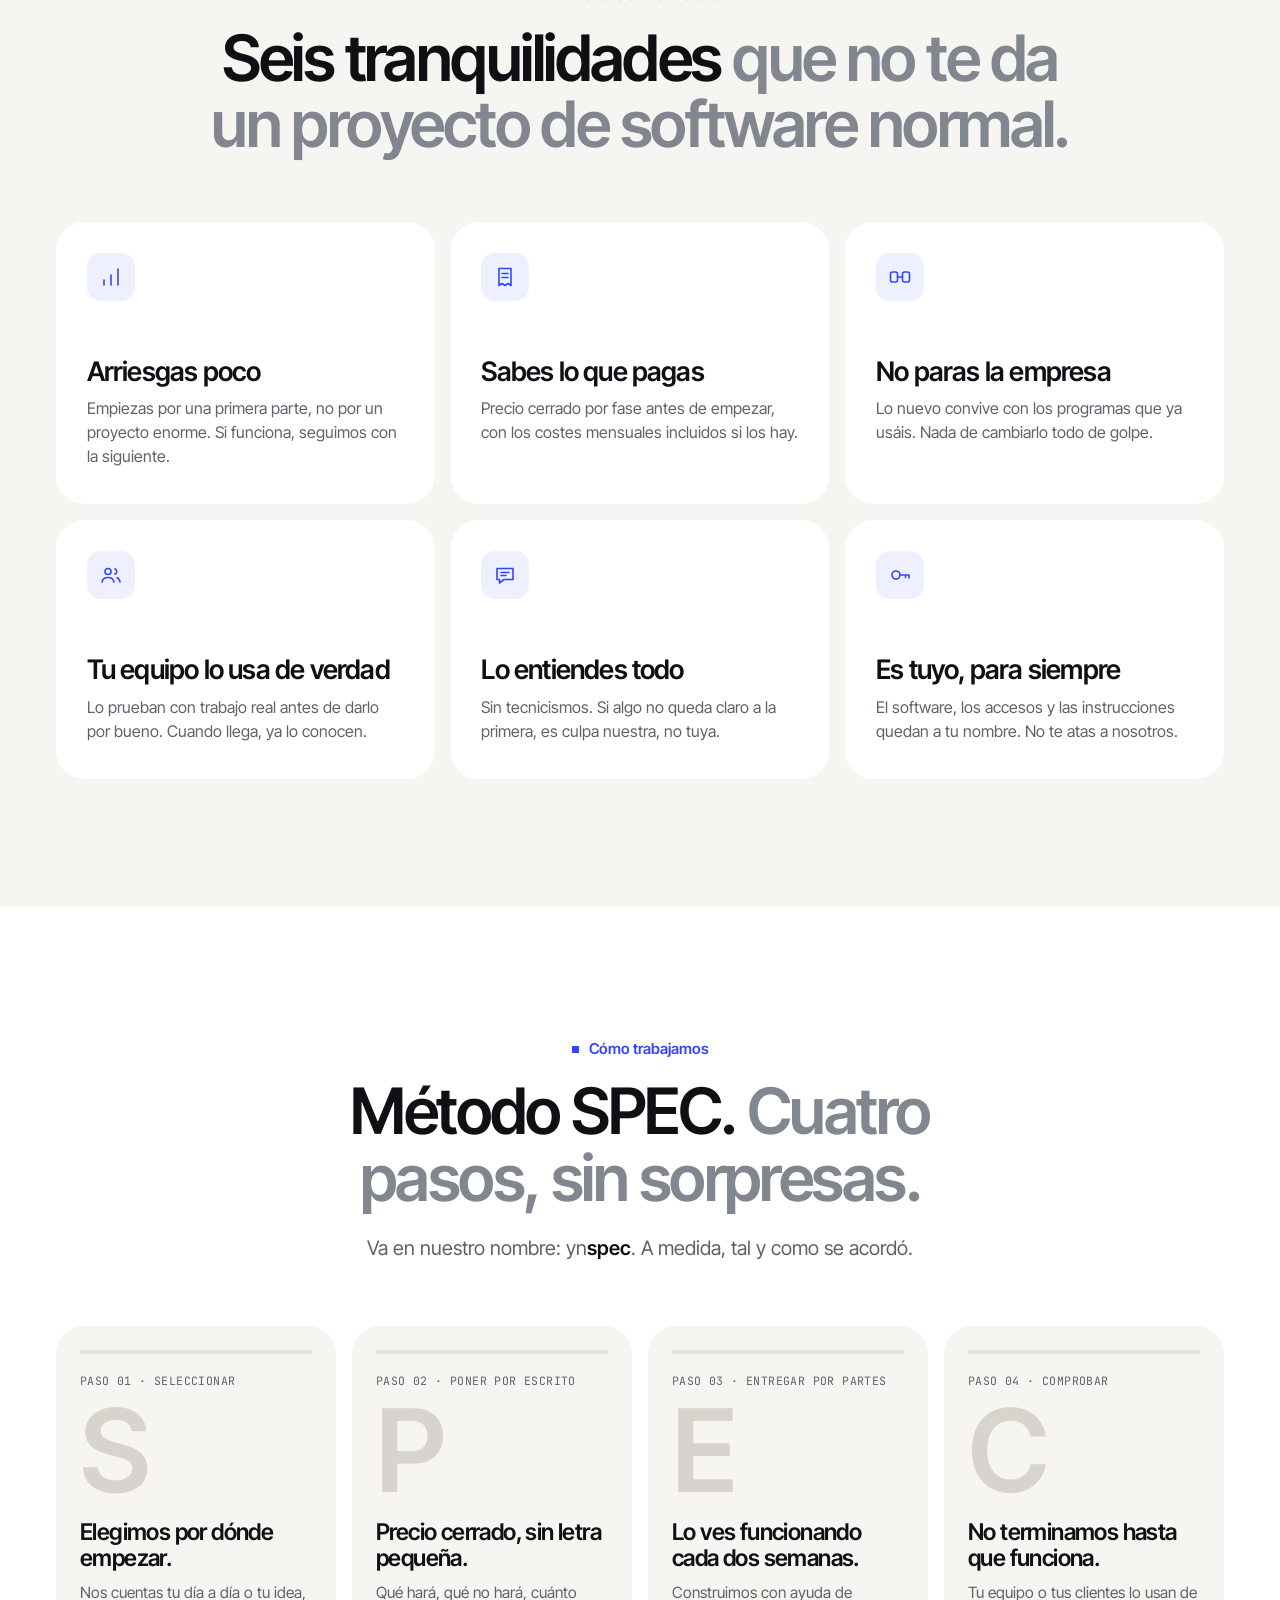
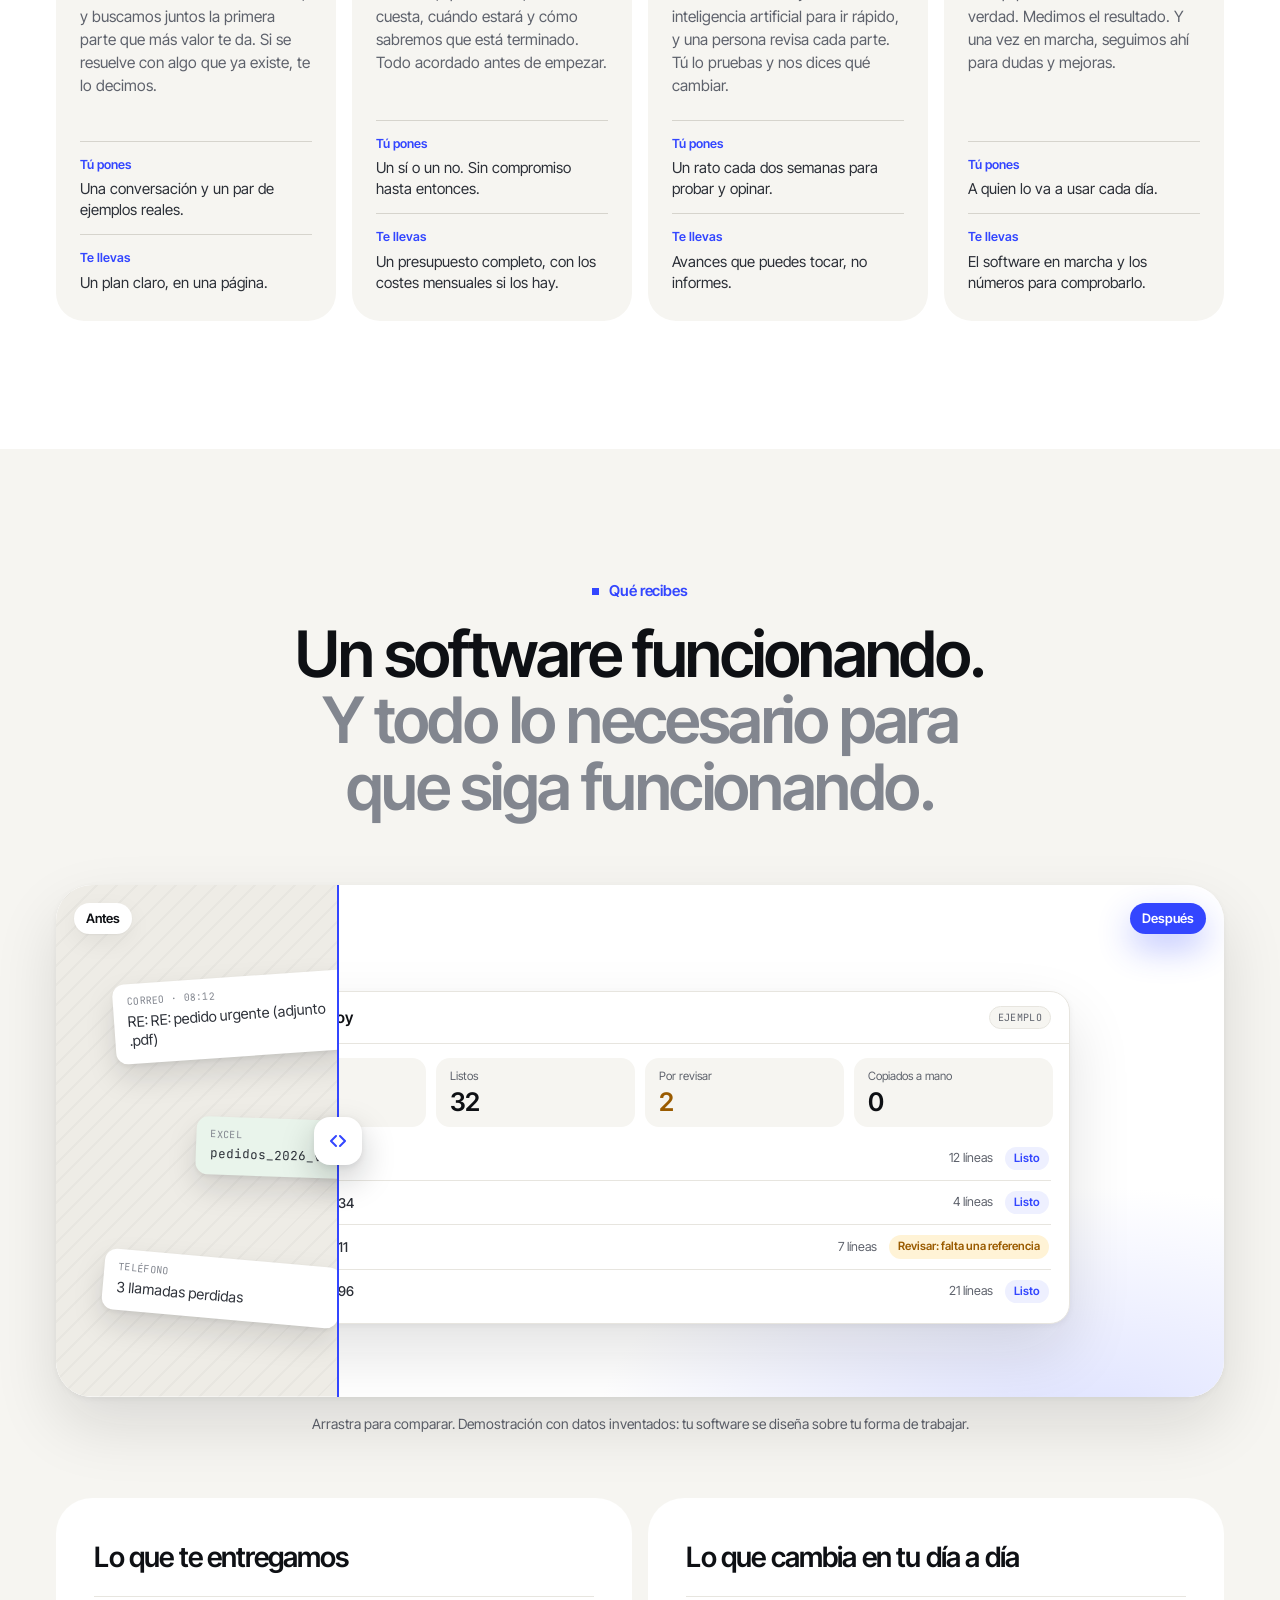
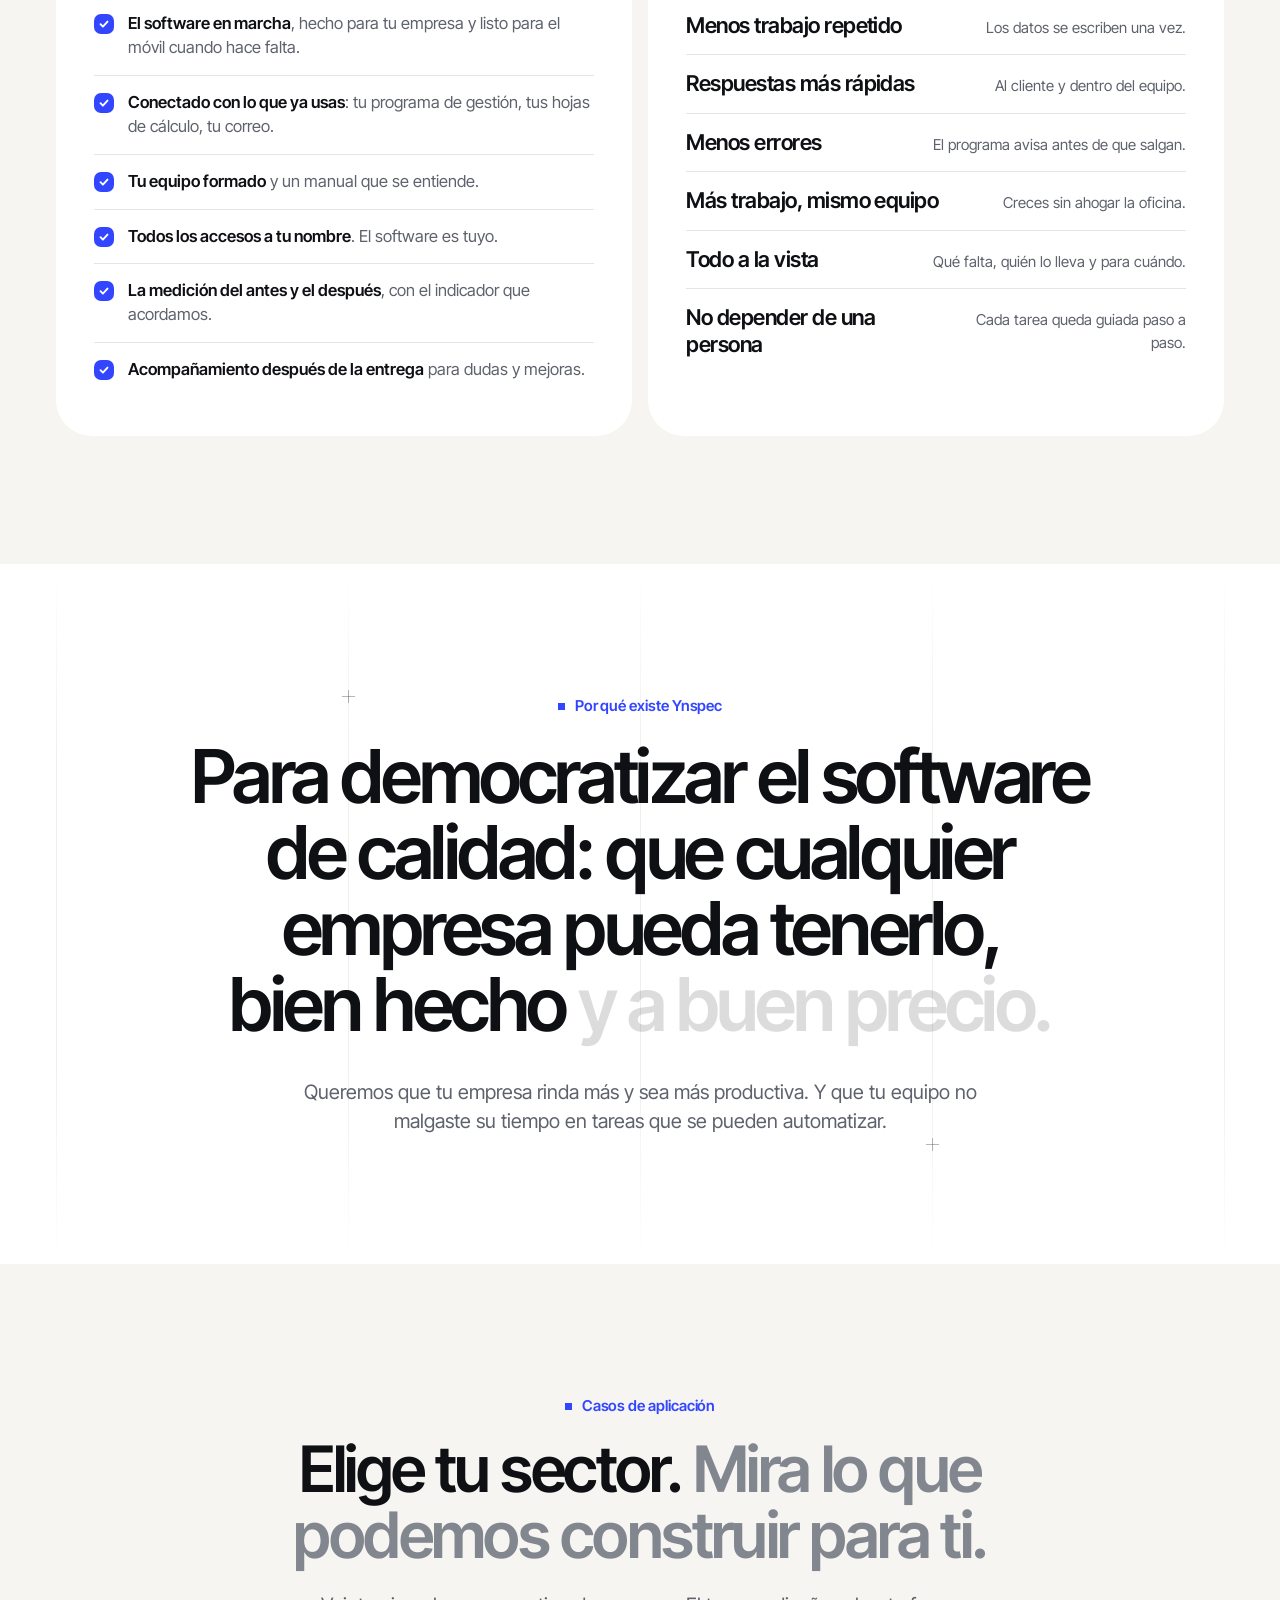
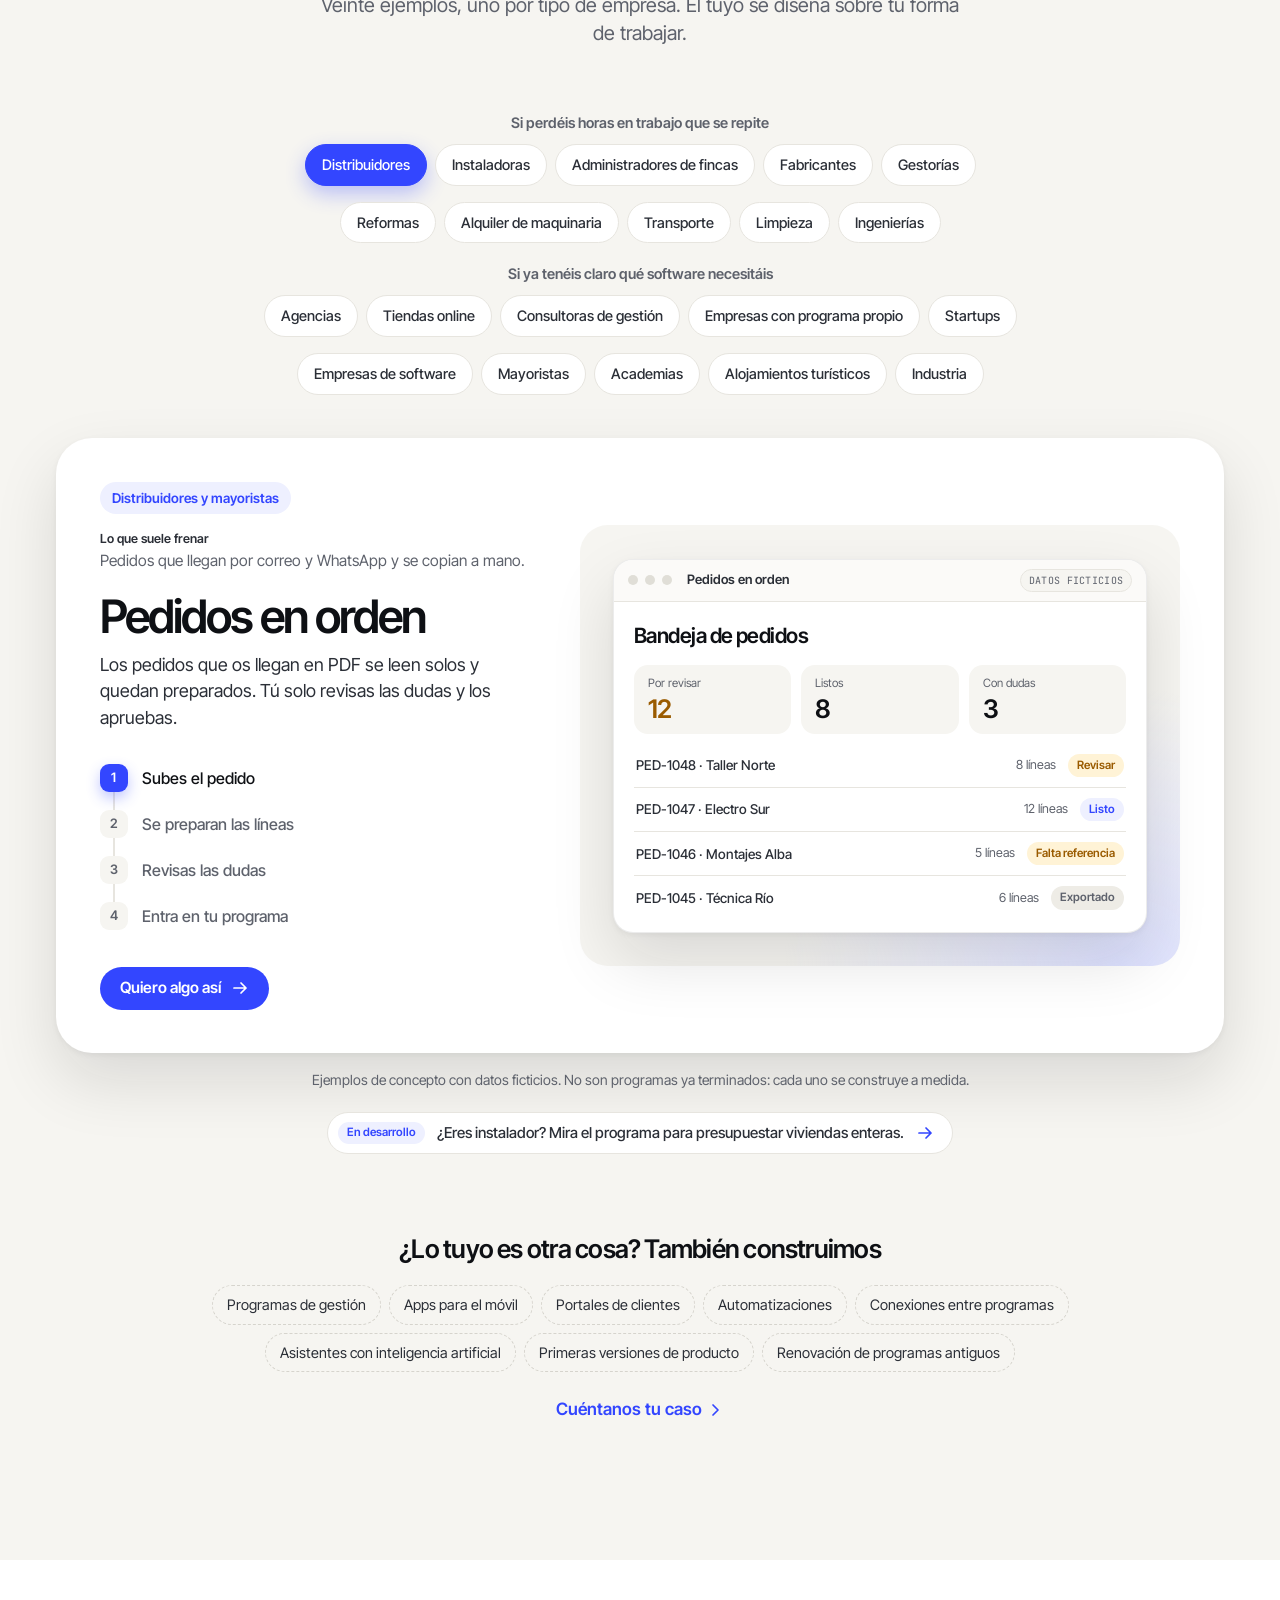
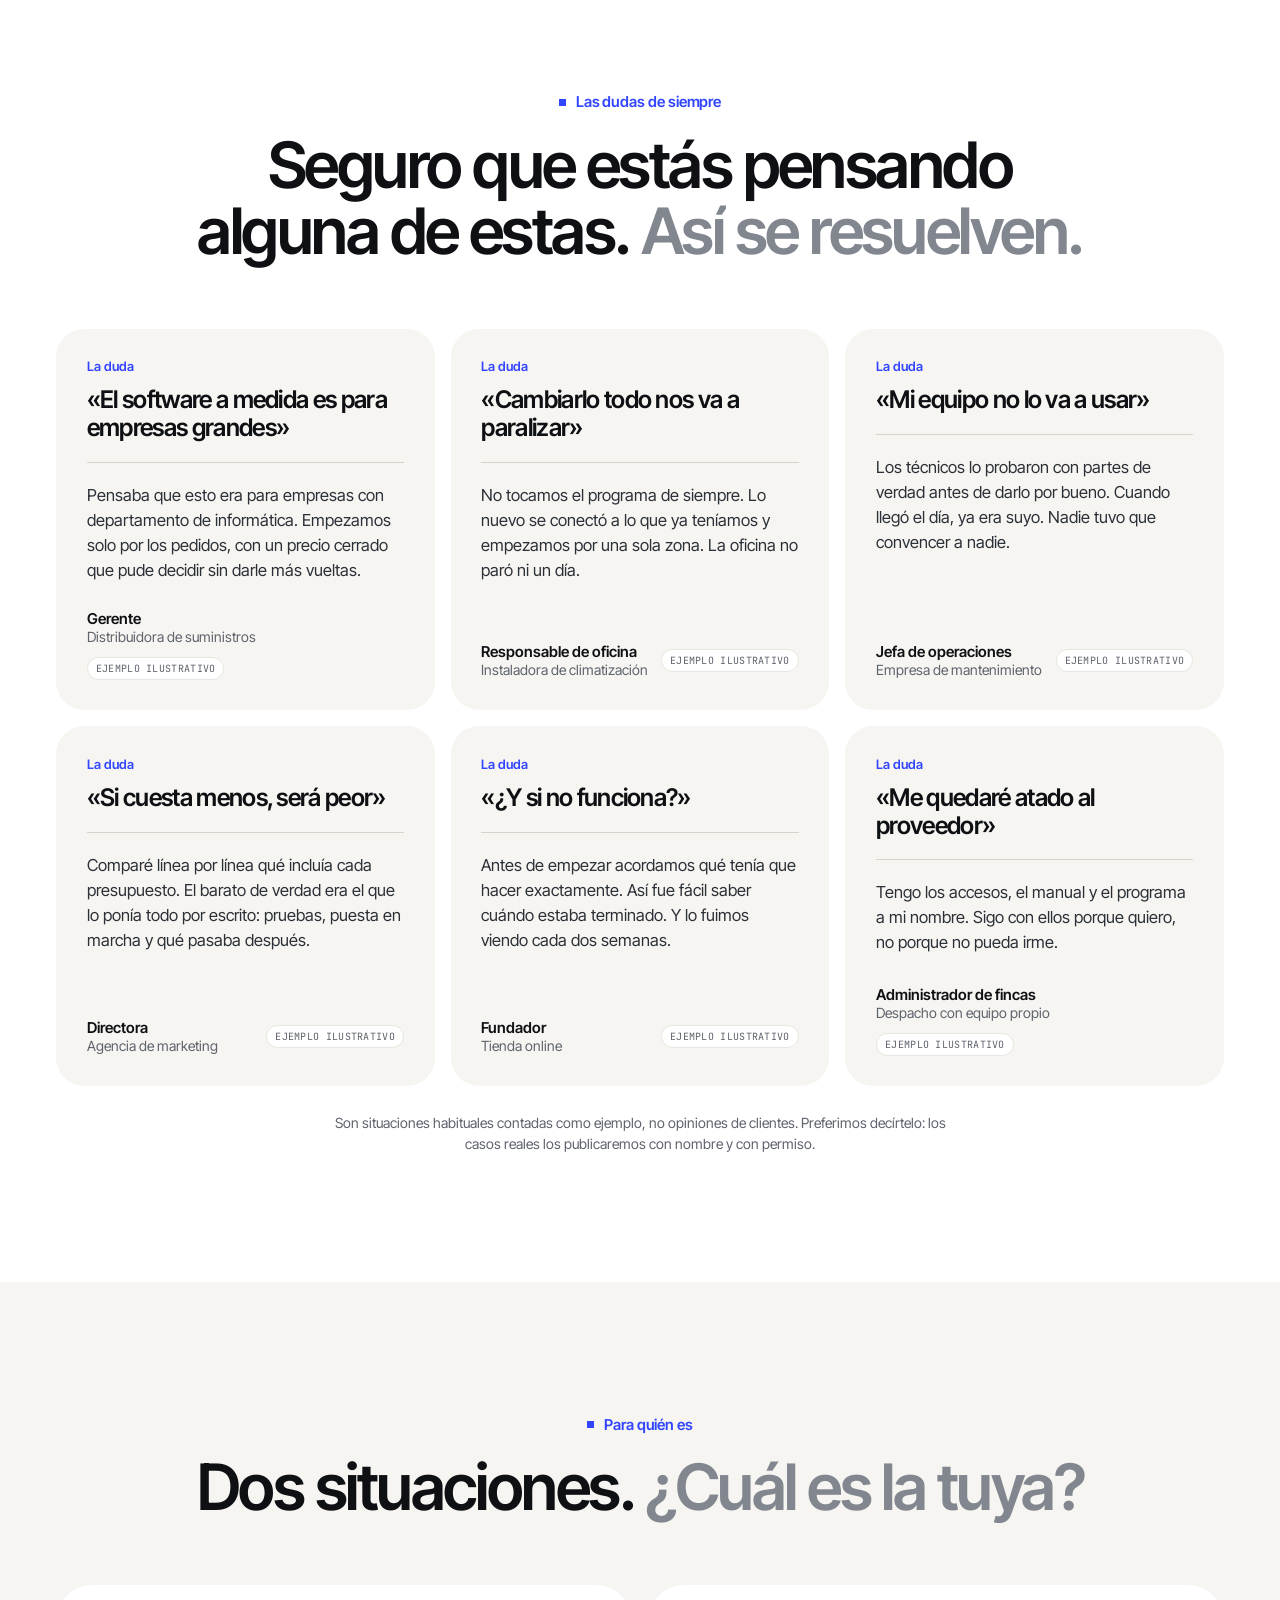
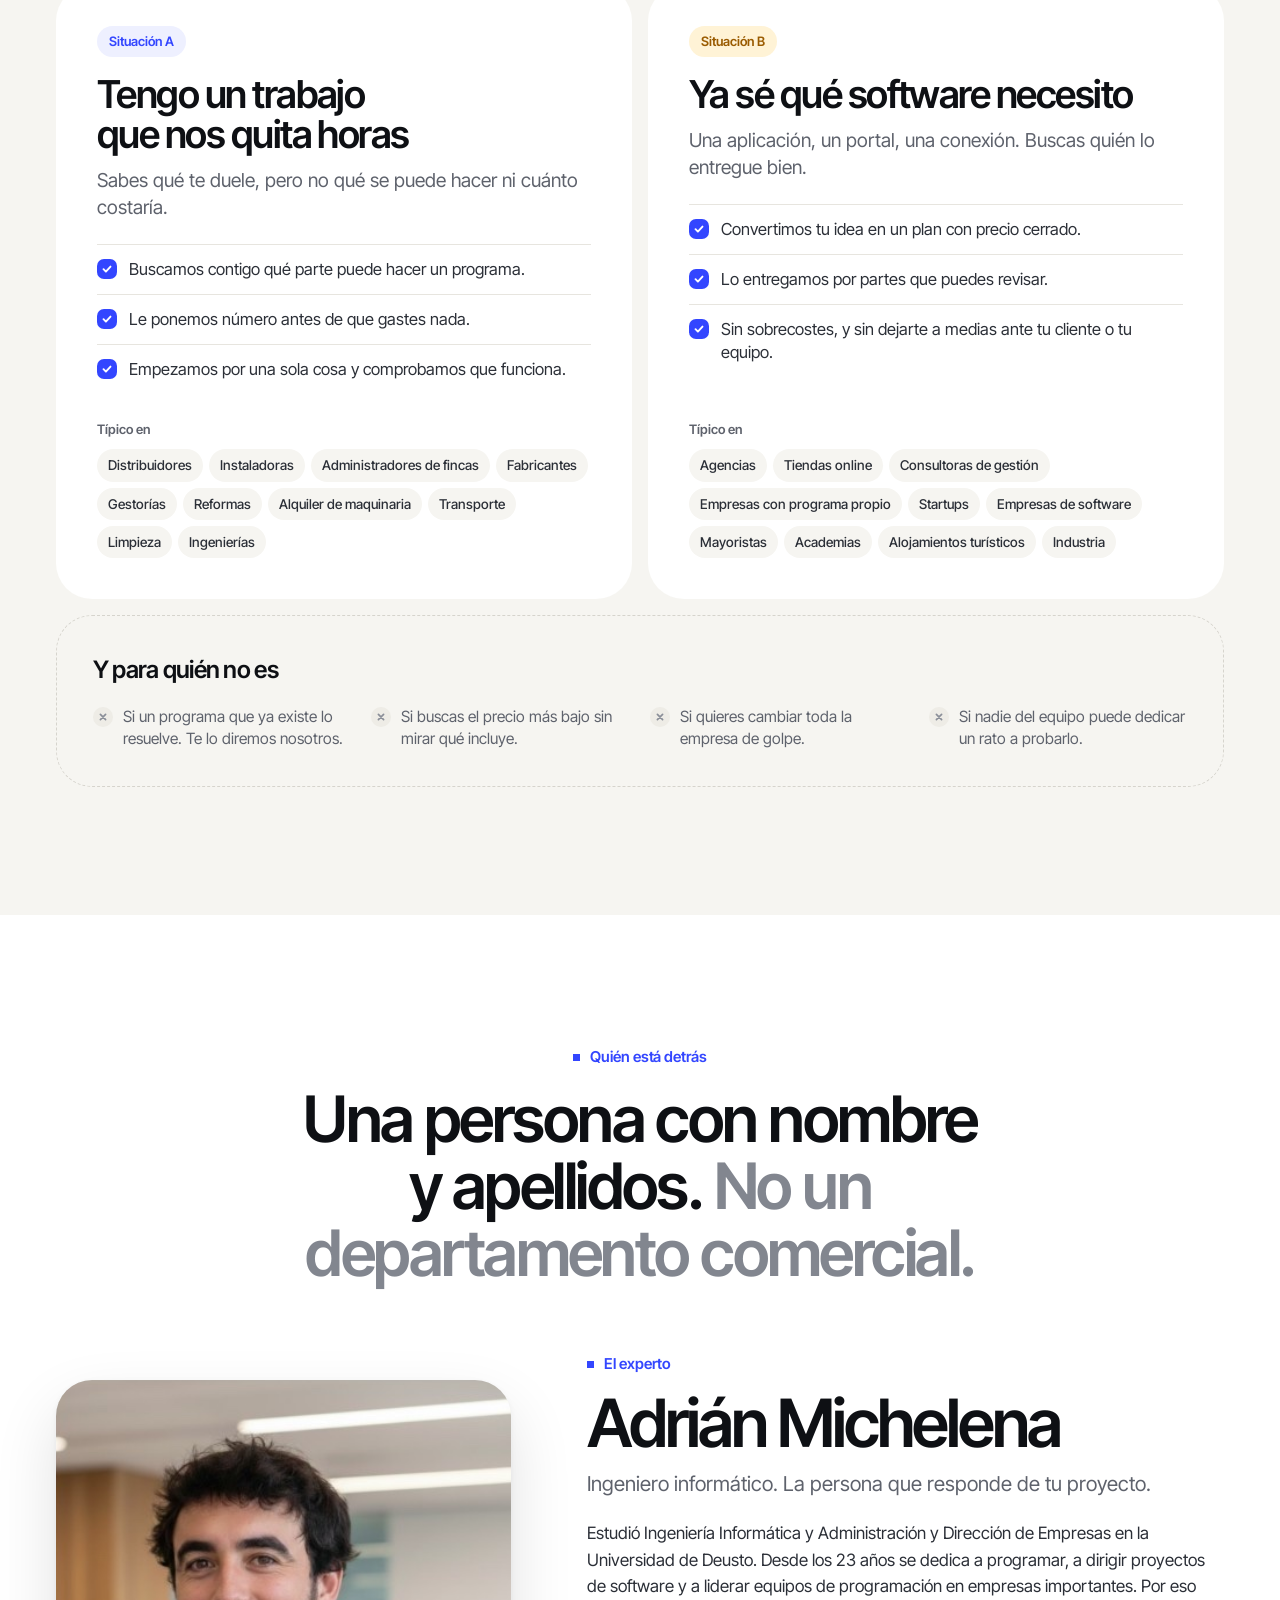
==== commit 3d9214e5: "SEO: robots.txt, sitemap, datos estructurados y página 404" ====
--- a/index.html
+++ b/index.html
@@ -44,6 +44,8 @@
     <script>
       document.documentElement.classList.replace('no-js', 'js');
     </script>
+    <script type="application/ld+json">{"@context": "https://schema.org", "@graph": [{"@type": "Organization", "@id": "https://ynspec.com/#org", "name": "Ynspec", "legalName": "Adinhub Solutions, S.L.", "taxID": "B26680603", "url": "https://ynspec.com/", "logo": "https://ynspec.com/assets/img/apple-touch-icon.png", "email": "hola@ynspec.com", "address": {"@type": "PostalAddress", "streetAddress": "Calle Portuetxe, 14 - Ofi 3º", "postalCode": "20018", "addressLocality": "Donostia/San Sebastián", "addressRegion": "Gipuzkoa", "addressCountry": "ES"}, "founder": {"@type": "Person", "name": "Adrián Michelena", "jobTitle": "Ingeniero informático"}}, {"@type": "WebSite", "@id": "https://ynspec.com/#web", "url": "https://ynspec.com/", "name": "Ynspec", "inLanguage": "es-ES", "publisher": {"@id": "https://ynspec.com/#org"}}, {"@type": "Service", "@id": "https://ynspec.com/#servicio", "name": "Software a medida para pymes", "serviceType": "Desarrollo de software a medida", "provider": {"@id": "https://ynspec.com/#org"}, "areaServed": {"@type": "Country", "name": "España"}, "description": "Programas, apps, portales para clientes y automatizaciones hechos a medida para tu empresa, con precio cerrado y por escrito."}]}</script>
+    <script type="application/ld+json">{"@context": "https://schema.org", "@type": "FAQPage", "mainEntity": [{"@type": "Question", "name": "¿Qué tipo de software hacéis?", "acceptedAnswer": {"@type": "Answer", "text": "Casi todo lo que una empresa puede necesitar: programas de gestión, aplicaciones para el móvil y el ordenador, portales para tus clientes, conexiones entre los programas que ya usas, automatizaciones, herramientas con inteligencia artificial y primeras versiones de un producto. También ponemos al día programas antiguos."}}, {"@type": "Question", "name": "¿Cuánto cuesta?", "acceptedAnswer": {"@type": "Answer", "text": "Depende de lo que necesites, pero nunca empezamos sin que sepas el precio completo: lo que cuesta hacerlo y, si los hay, los costes de cada mes. Empezar por una primera parte pequeña es justo lo que lo hace asumible para una pyme."}}, {"@type": "Question", "name": "¿Cuánto tarda?", "acceptedAnswer": {"@type": "Answer", "text": "También depende. Antes de empezar tendrás un calendario por escrito, y cada dos semanas verás un avance funcionando. No hay meses de silencio."}}, {"@type": "Question", "name": "¿Tengo que cambiar los programas que ya uso?", "acceptedAnswer": {"@type": "Answer", "text": "No. Lo primero que miramos es si lo que ya tienes puede resolverlo o conectarse. Lo nuevo convive con tu programa de gestión, tus hojas de cálculo y tu correo."}}, {"@type": "Question", "name": "¿Y si a mi equipo le cuesta la tecnología?", "acceptedAnswer": {"@type": "Answer", "text": "Por eso lo prueban ellos antes de darlo por bueno. Hacemos pantallas claras, con pocos pasos, y les enseñamos a usarlo con su propio trabajo, no con ejemplos de manual."}}, {"@type": "Question", "name": "¿Y si la inteligencia artificial se equivoca?", "acceptedAnswer": {"@type": "Answer", "text": "La IA nos ayuda a construir más rápido, pero una persona revisa y prueba todo. Y cuando el programa duda de un dato, no se lo inventa: lo deja a la vista para que alguien de tu equipo lo revise."}}, {"@type": "Question", "name": "¿No puedo hacerlo yo mismo con ChatGPT?", "acceptedAnswer": {"@type": "Answer", "text": "Para probar una idea, sí, y te animamos. Para trabajar cada día con los datos reales de tu empresa hace falta más: permisos, conexión con tus programas, control de errores y alguien que responda si algo falla."}}, {"@type": "Question", "name": "Soy una agencia o tengo equipo técnico. ¿Podéis trabajar con nosotros?", "acceptedAnswer": {"@type": "Answer", "text": "Sí. Podemos encargarnos de una parte concreta con reglas claras desde el principio: quién habla con el cliente, qué se entrega, en qué plazo y con qué confidencialidad."}}, {"@type": "Question", "name": "¿De quién es el software?", "acceptedAnswer": {"@type": "Answer", "text": "Tuyo. Te quedas con el programa, los accesos y las instrucciones. Si un día quieres seguir con otro equipo, puedes hacerlo."}}, {"@type": "Question", "name": "¿Qué pasa después de la entrega?", "acceptedAnswer": {"@type": "Answer", "text": "Seguimos ahí. Acordamos por escrito qué acompañamiento quieres para dudas, ajustes y mejoras, y cuánto cuesta. Sin cuotas escondidas."}}, {"@type": "Question", "name": "¿Qué necesitáis de mí?", "acceptedAnswer": {"@type": "Answer", "text": "Una persona que conozca bien lo que hay que resolver y un rato cada dos semanas para probar y decidir. Del resto nos ocupamos nosotros."}}, {"@type": "Question", "name": "¿Por qué debería fiarme de vosotros?", "acceptedAnswer": {"@type": "Answer", "text": "No te pedimos que te fíes: te pedimos que lo compruebes. Empezamos por algo pequeño, con todo por escrito, y lo ves avanzar cada dos semanas. Si no te convence la primera fase, no hay segunda."}}]}</script>
   </head>
   <body>
     <!-- ───────────── SPRITE SVG ───────────── -->
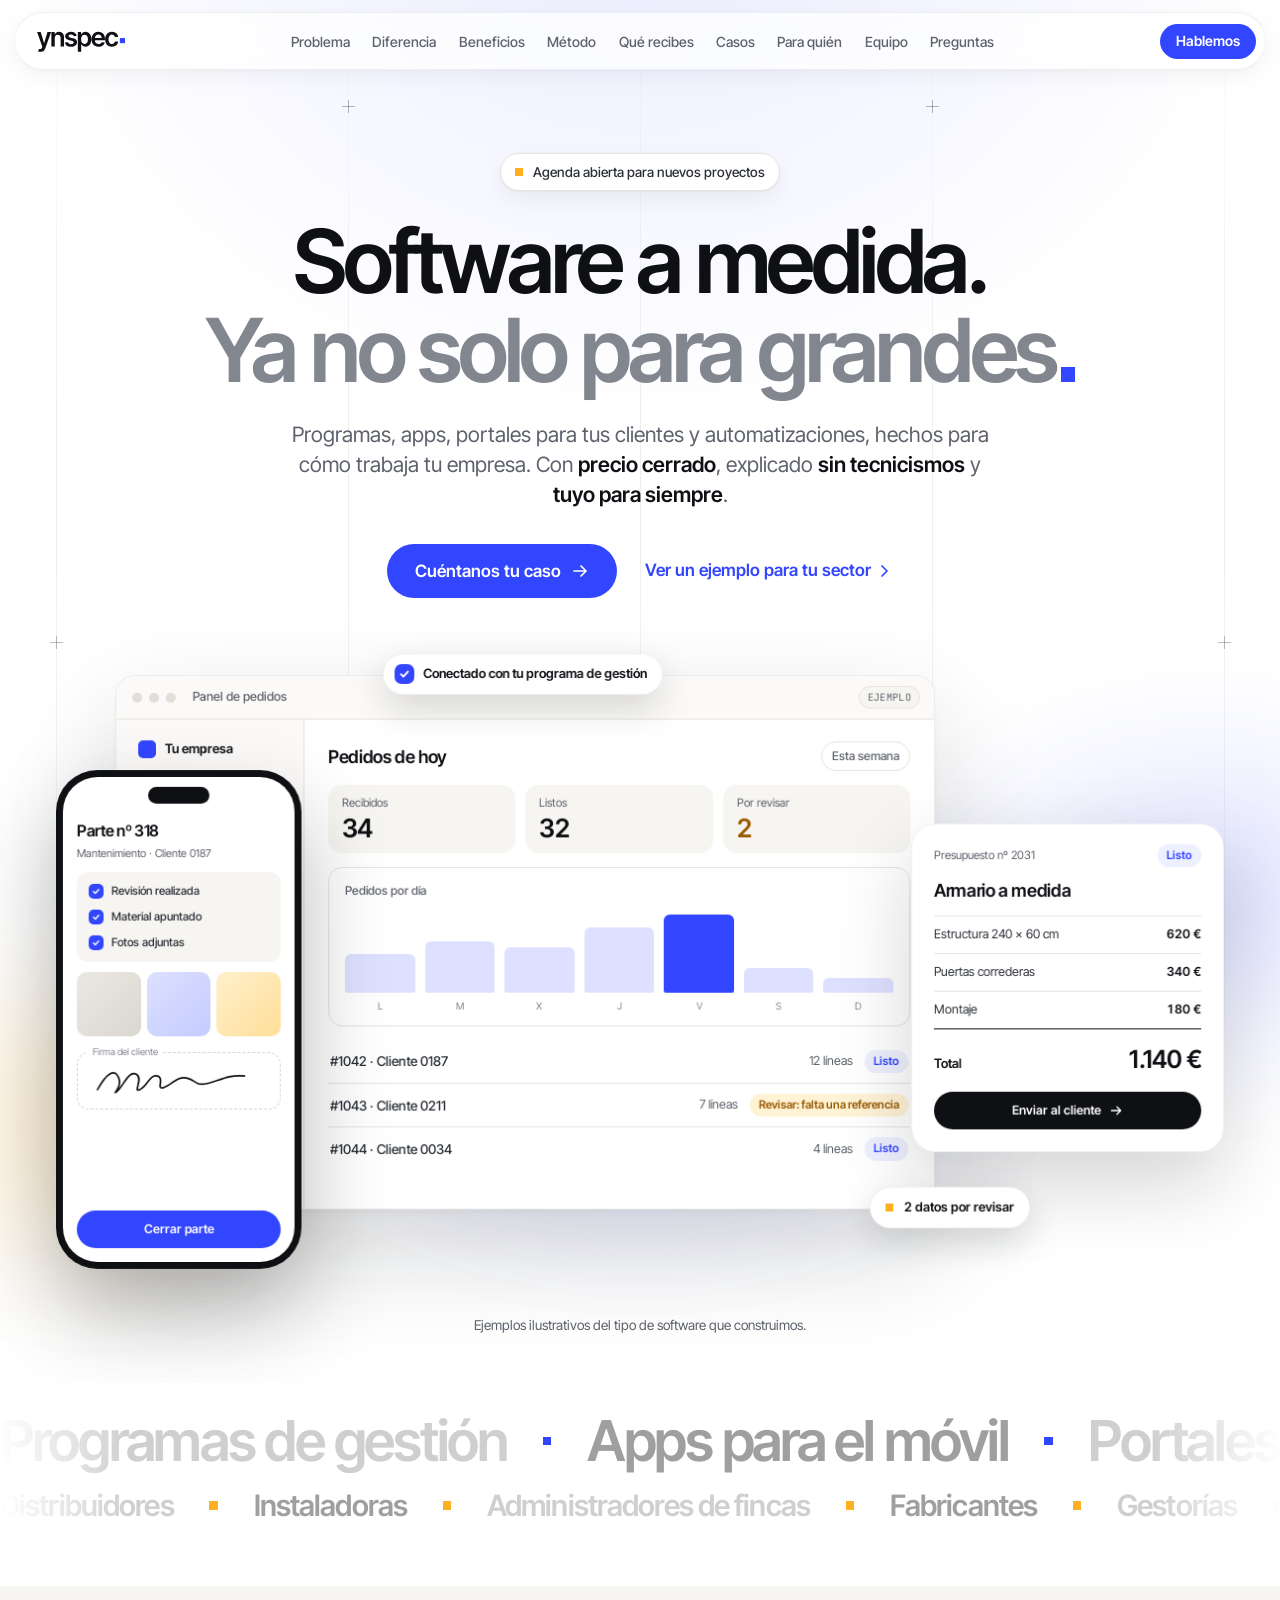
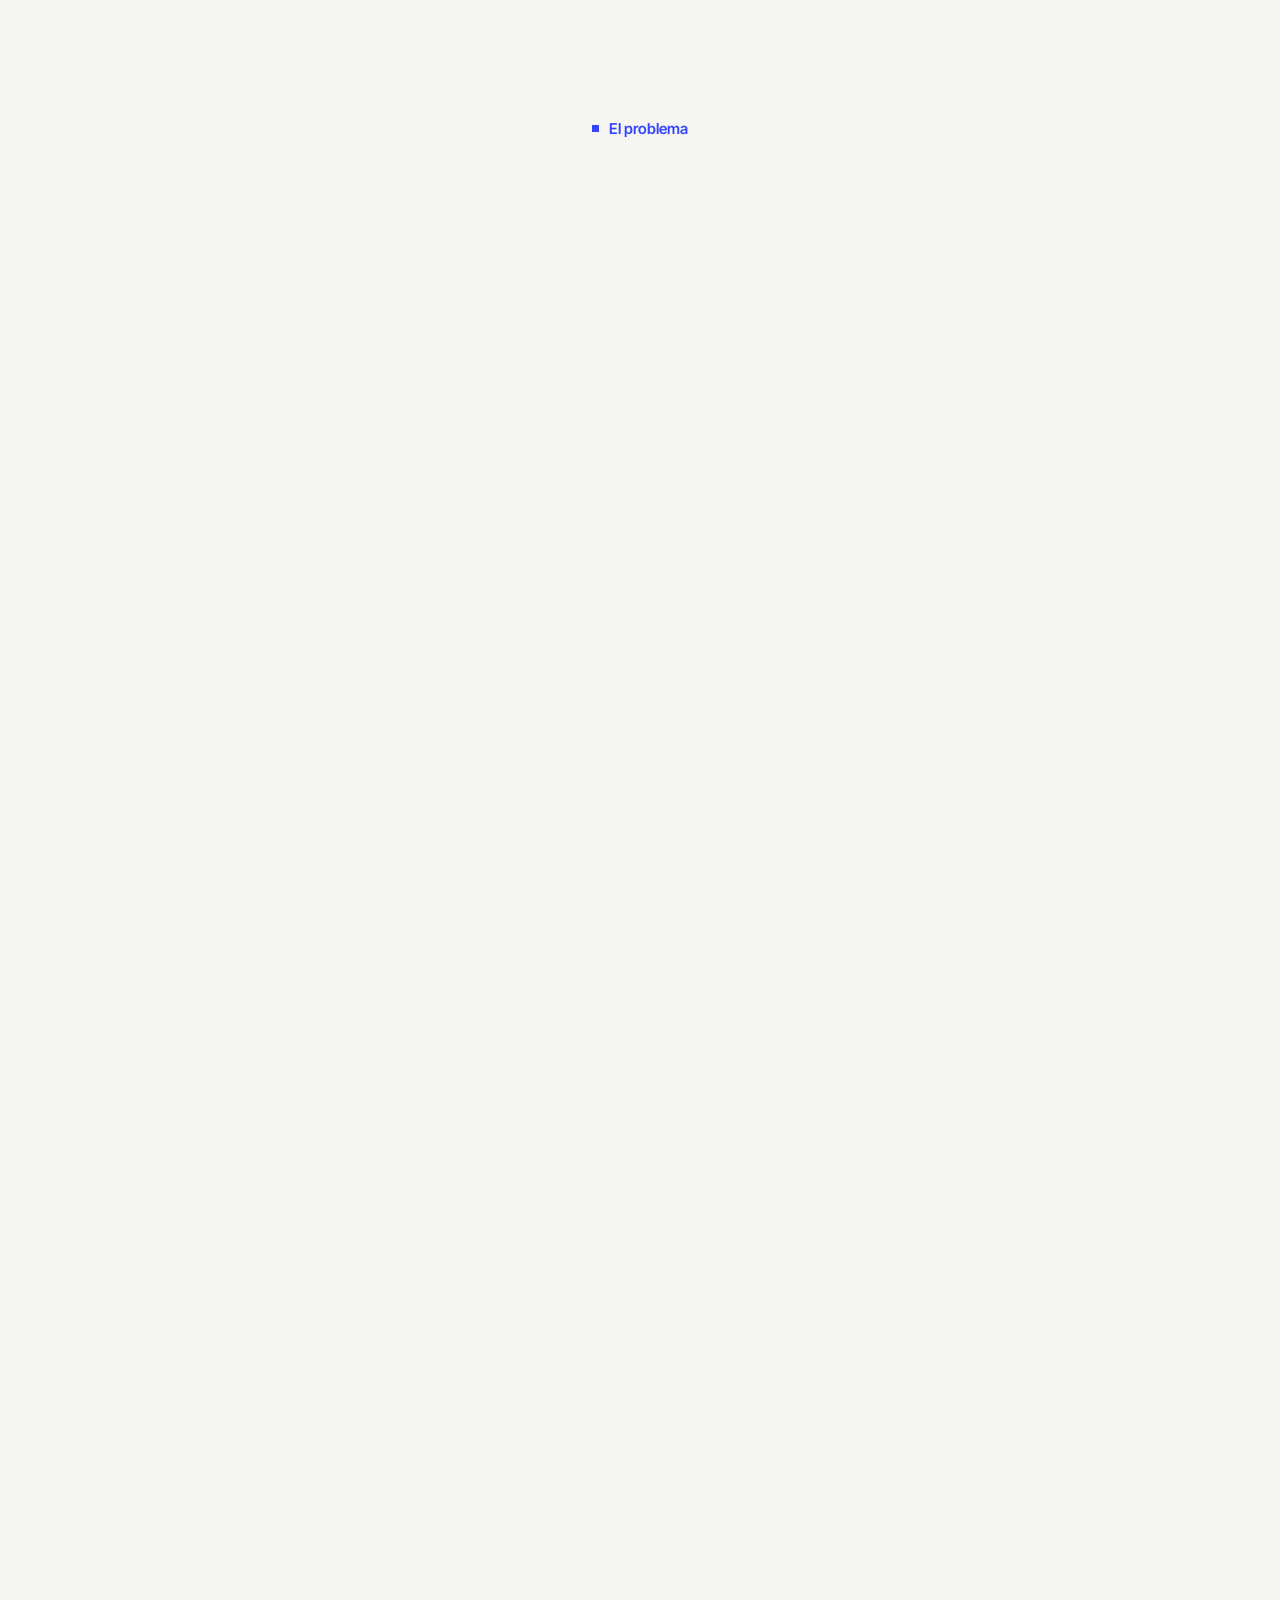
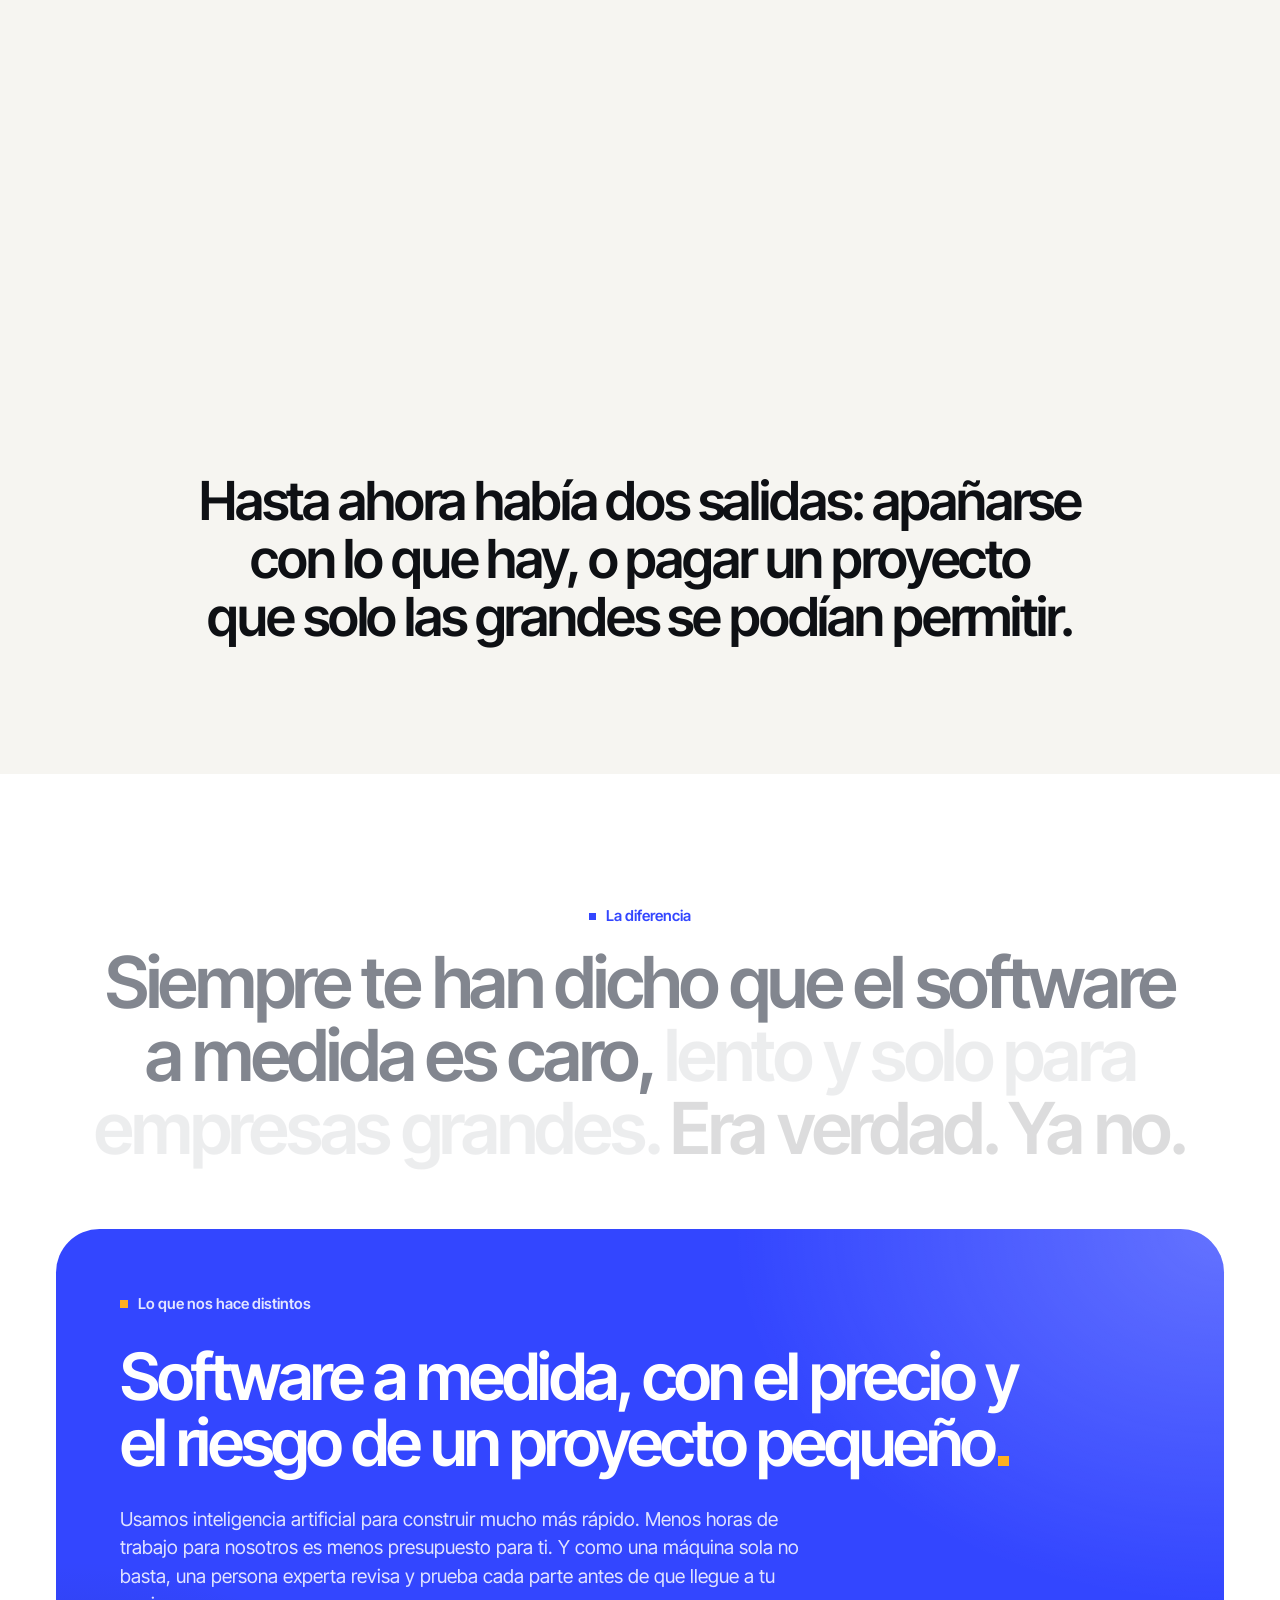
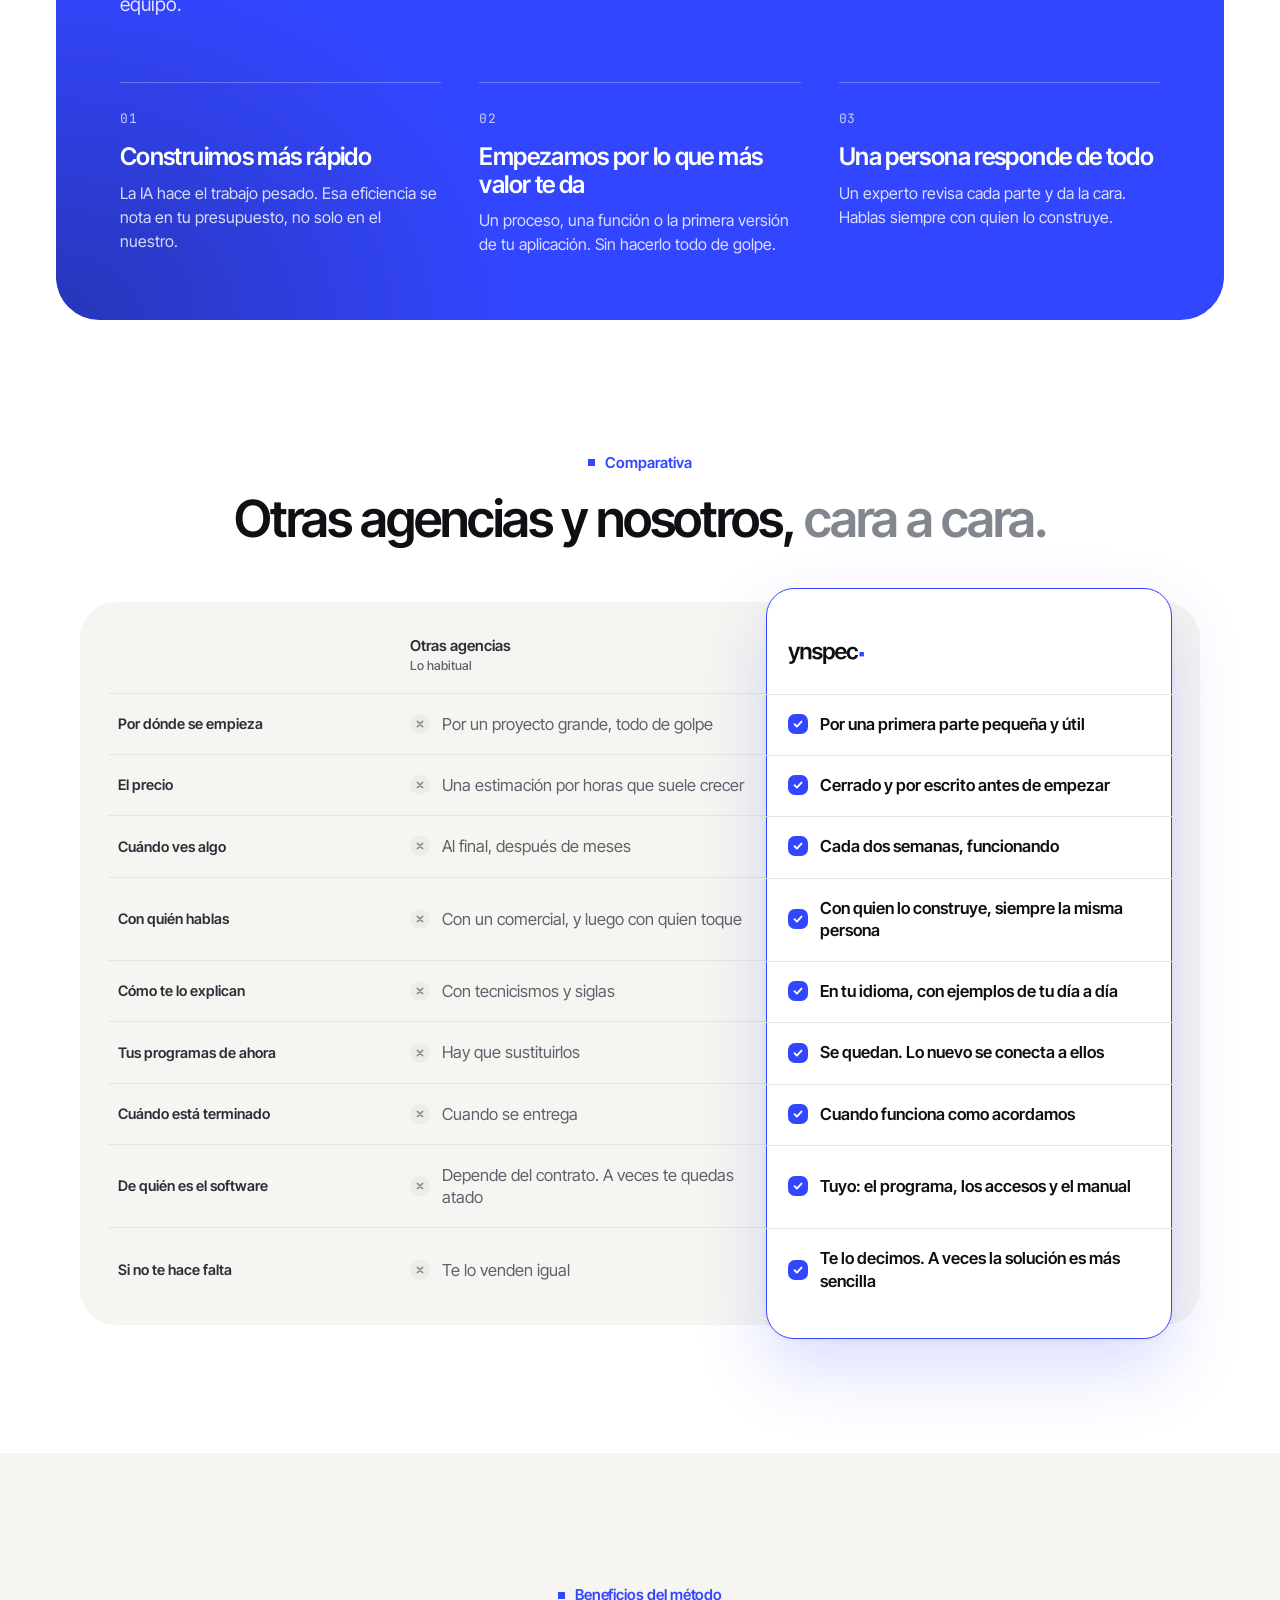
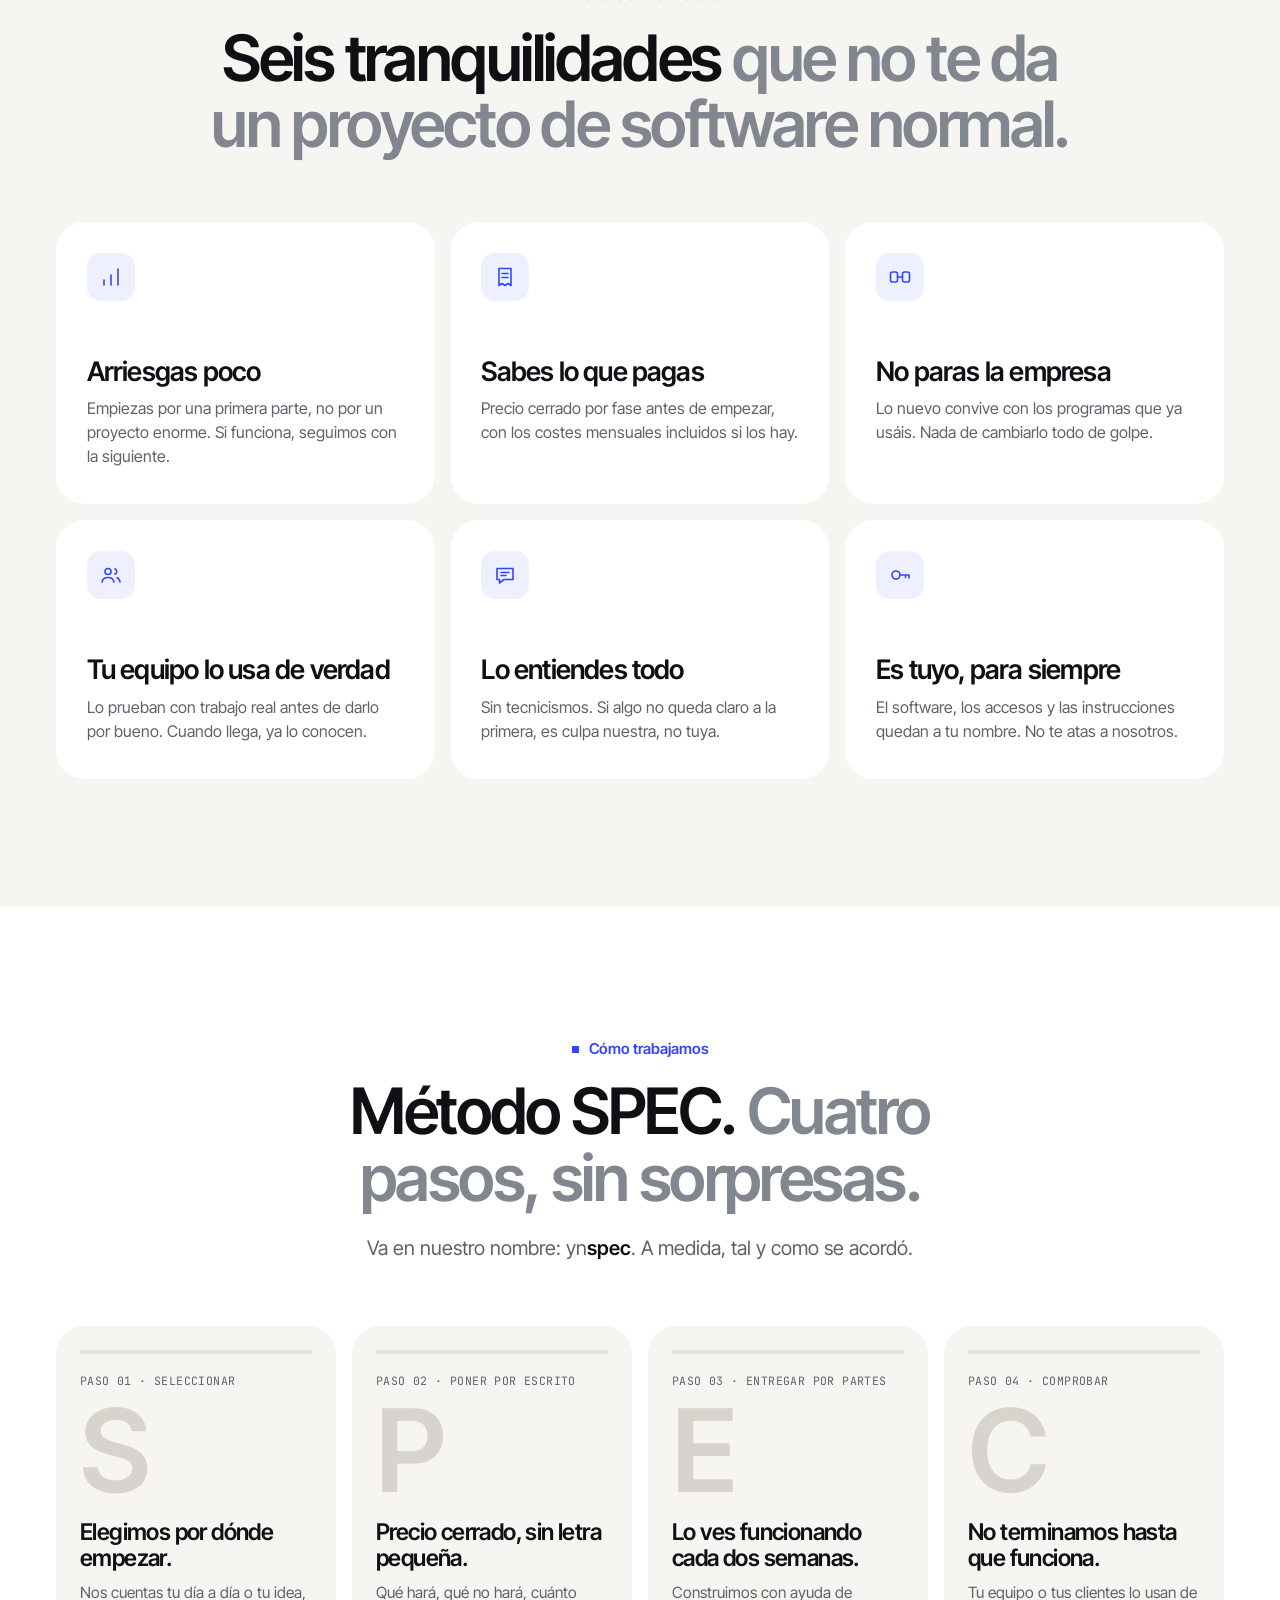
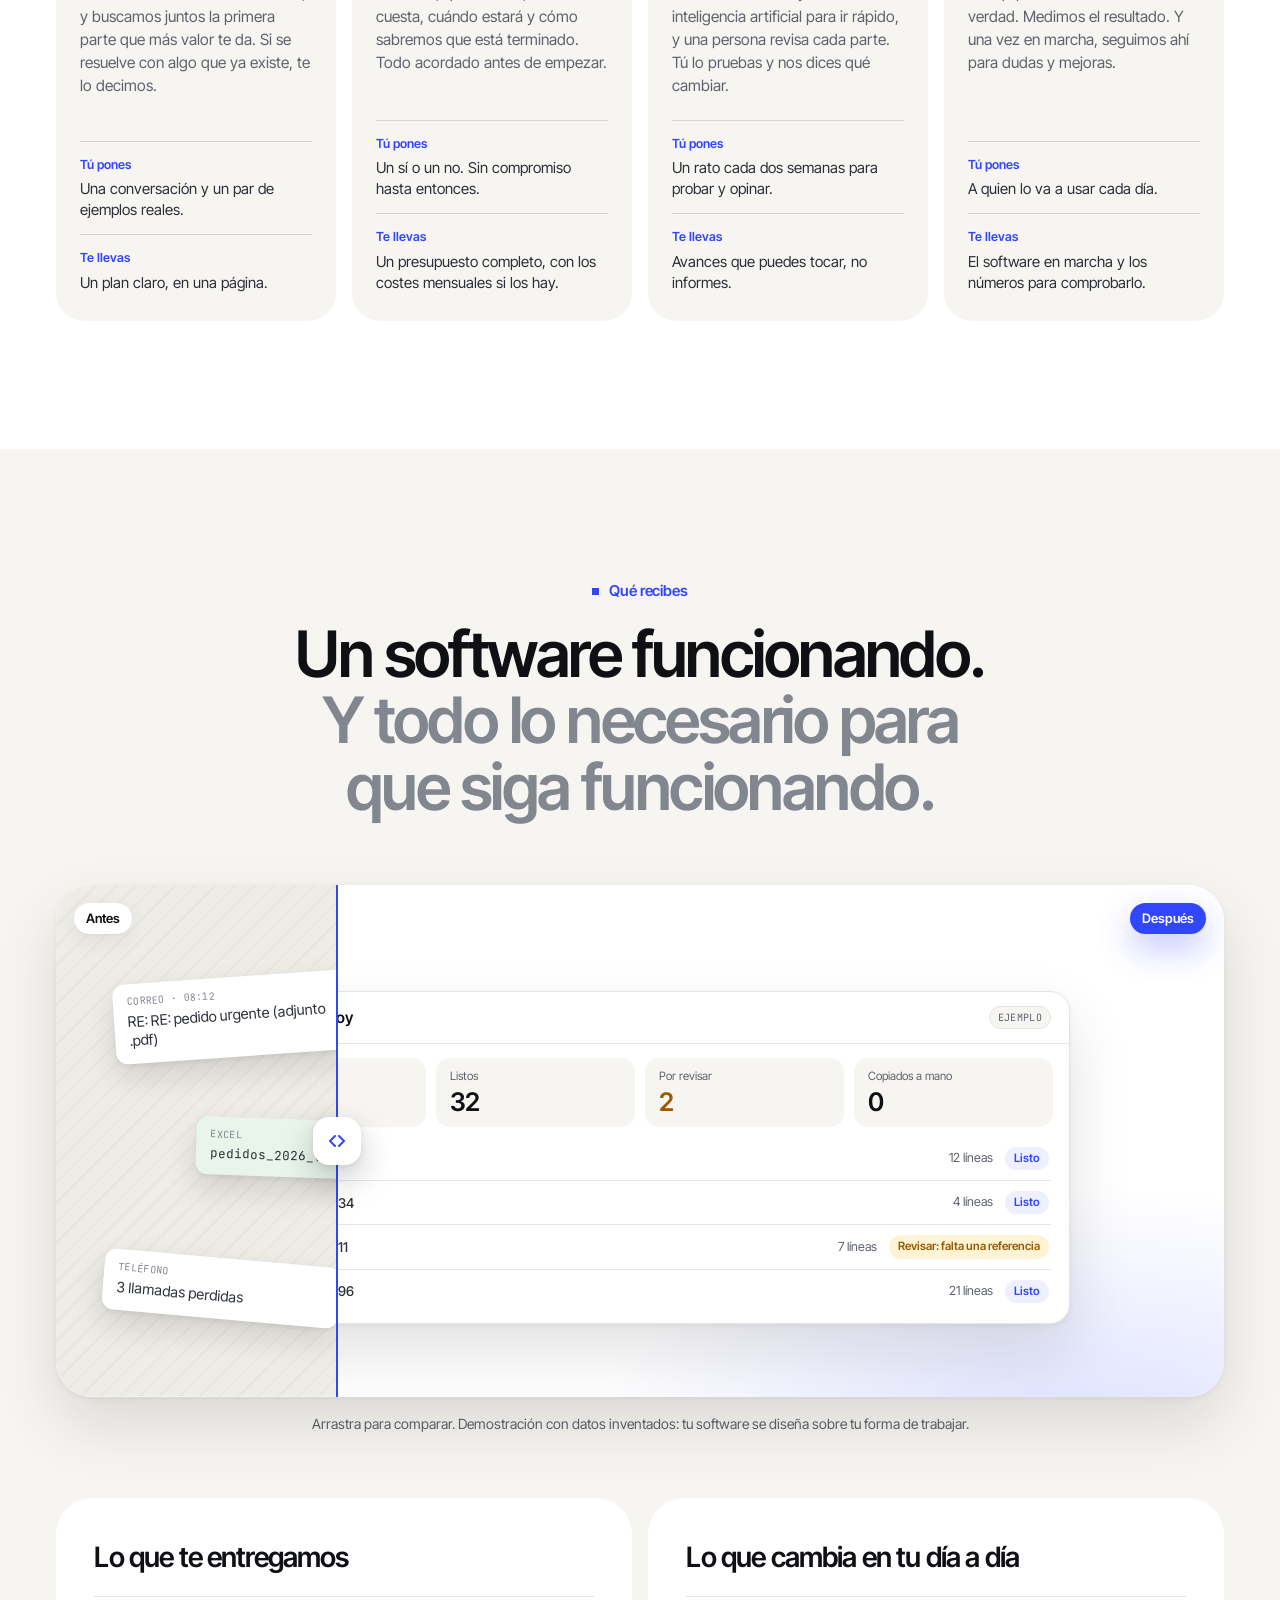
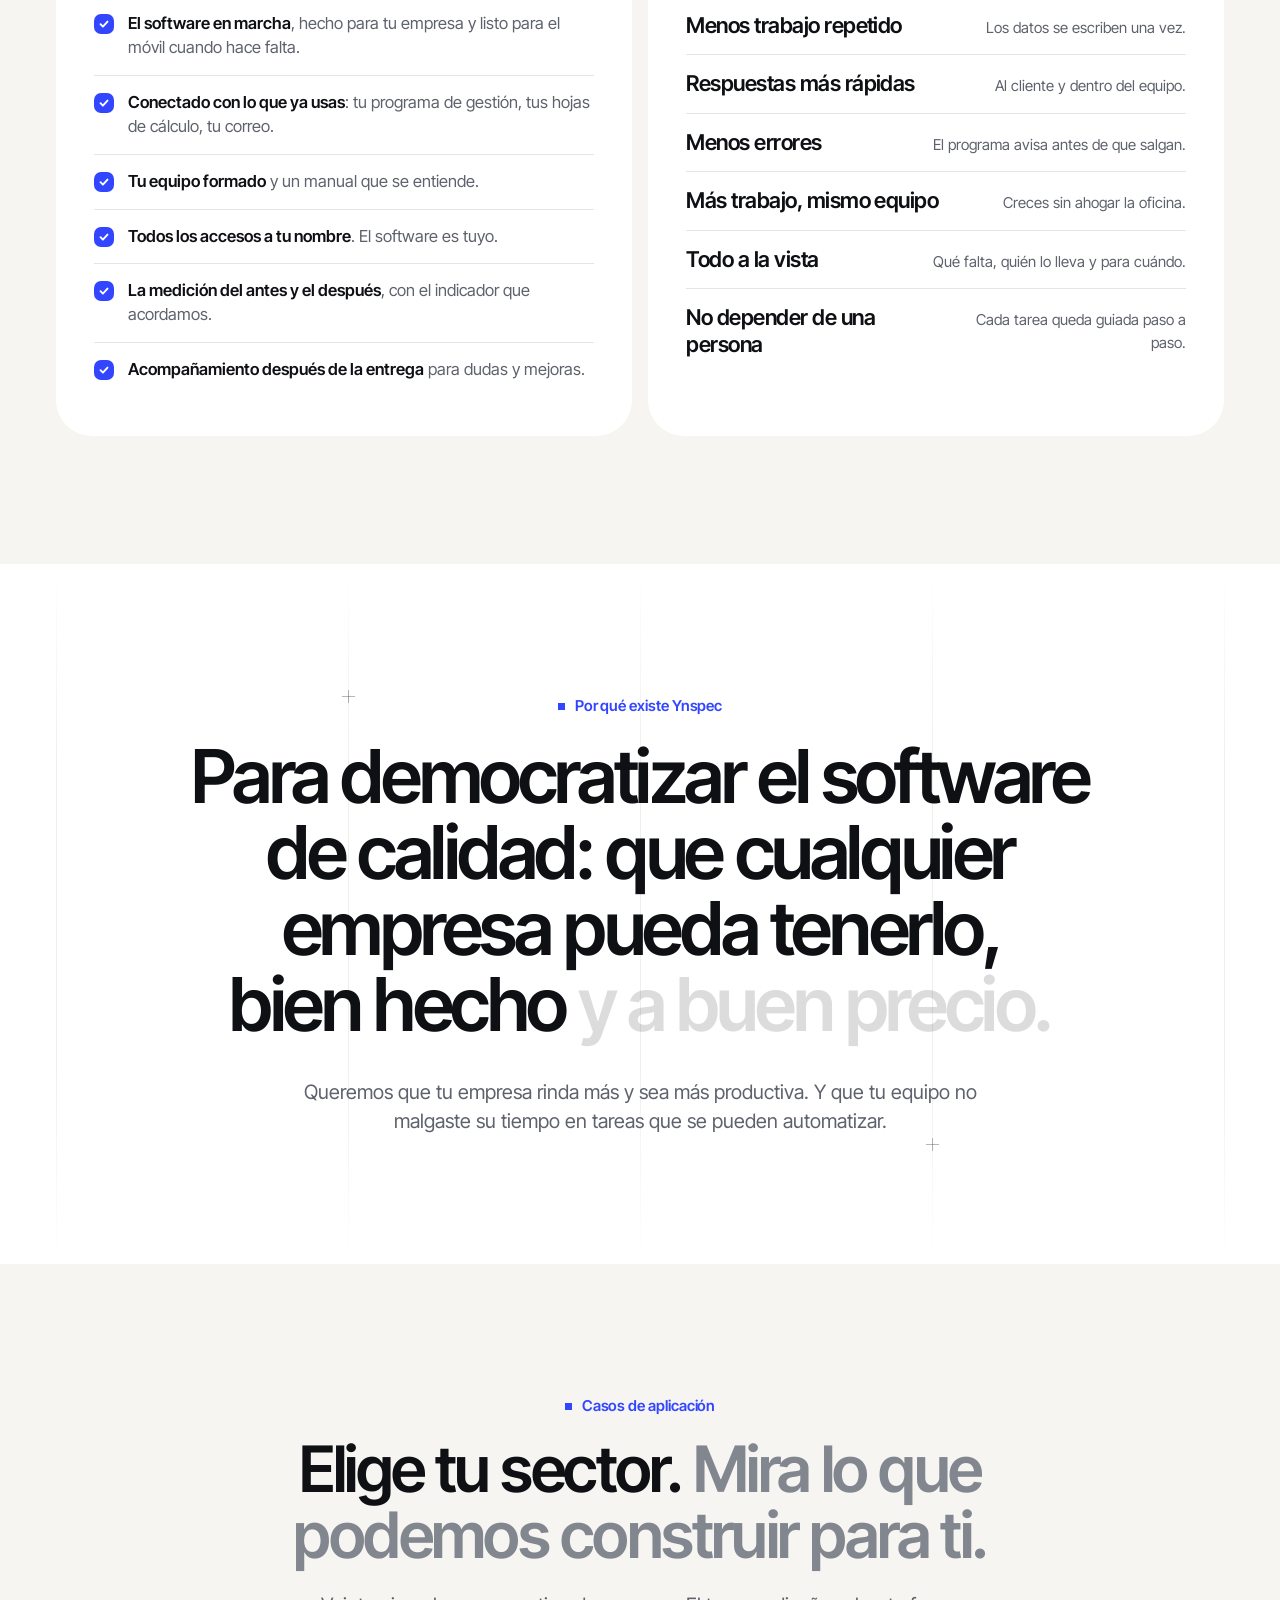
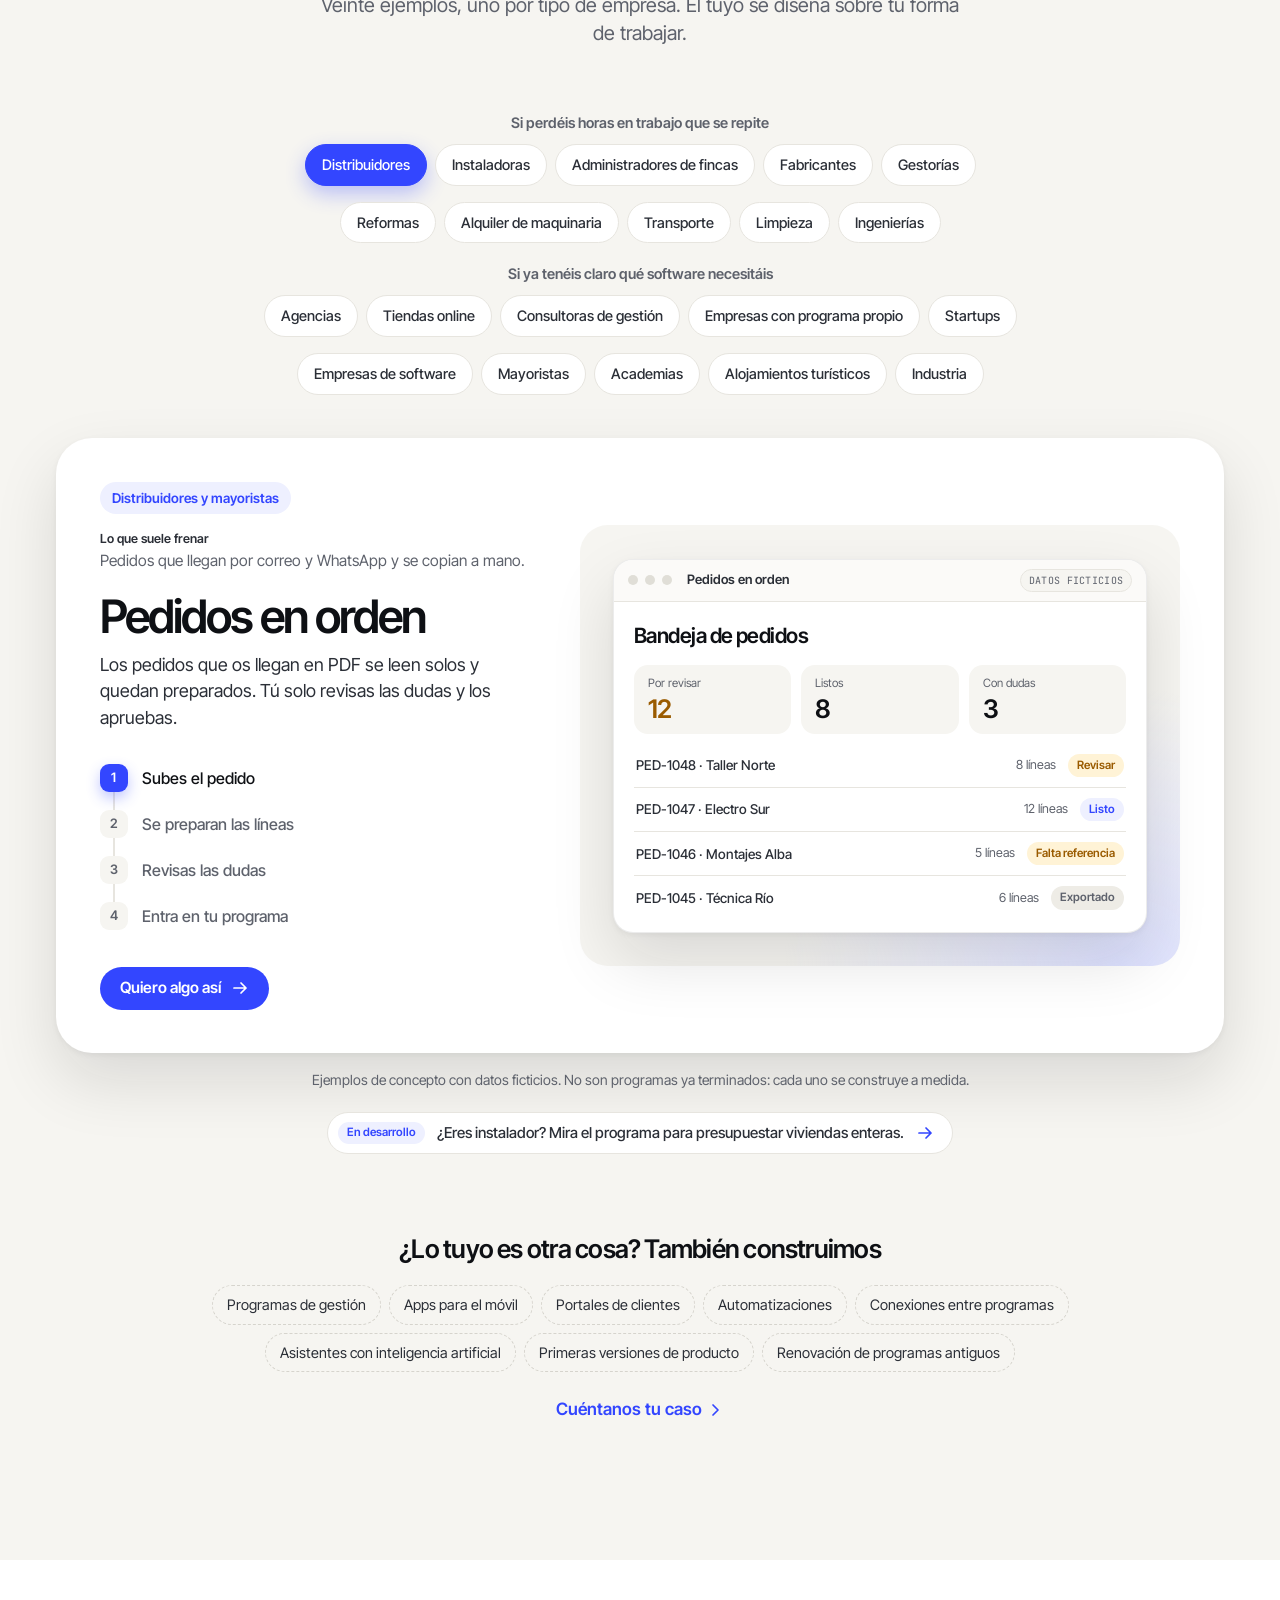
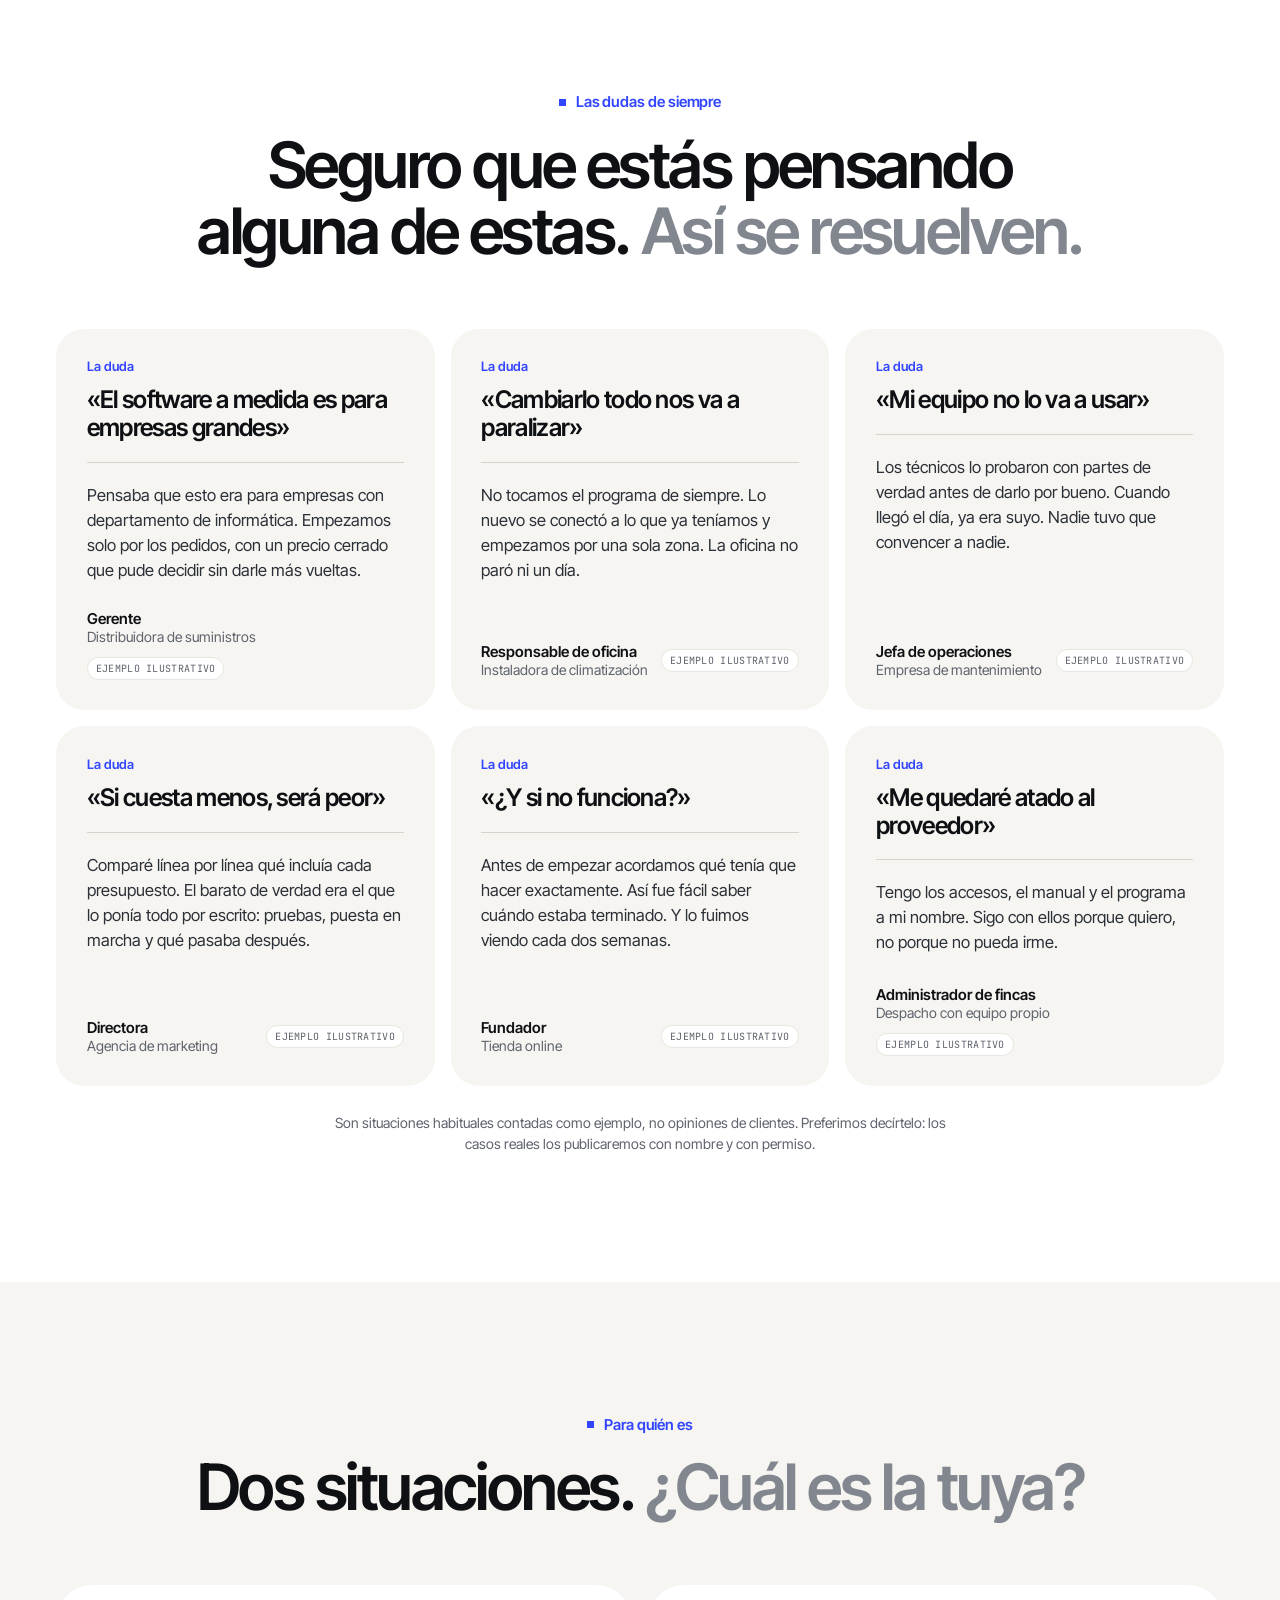
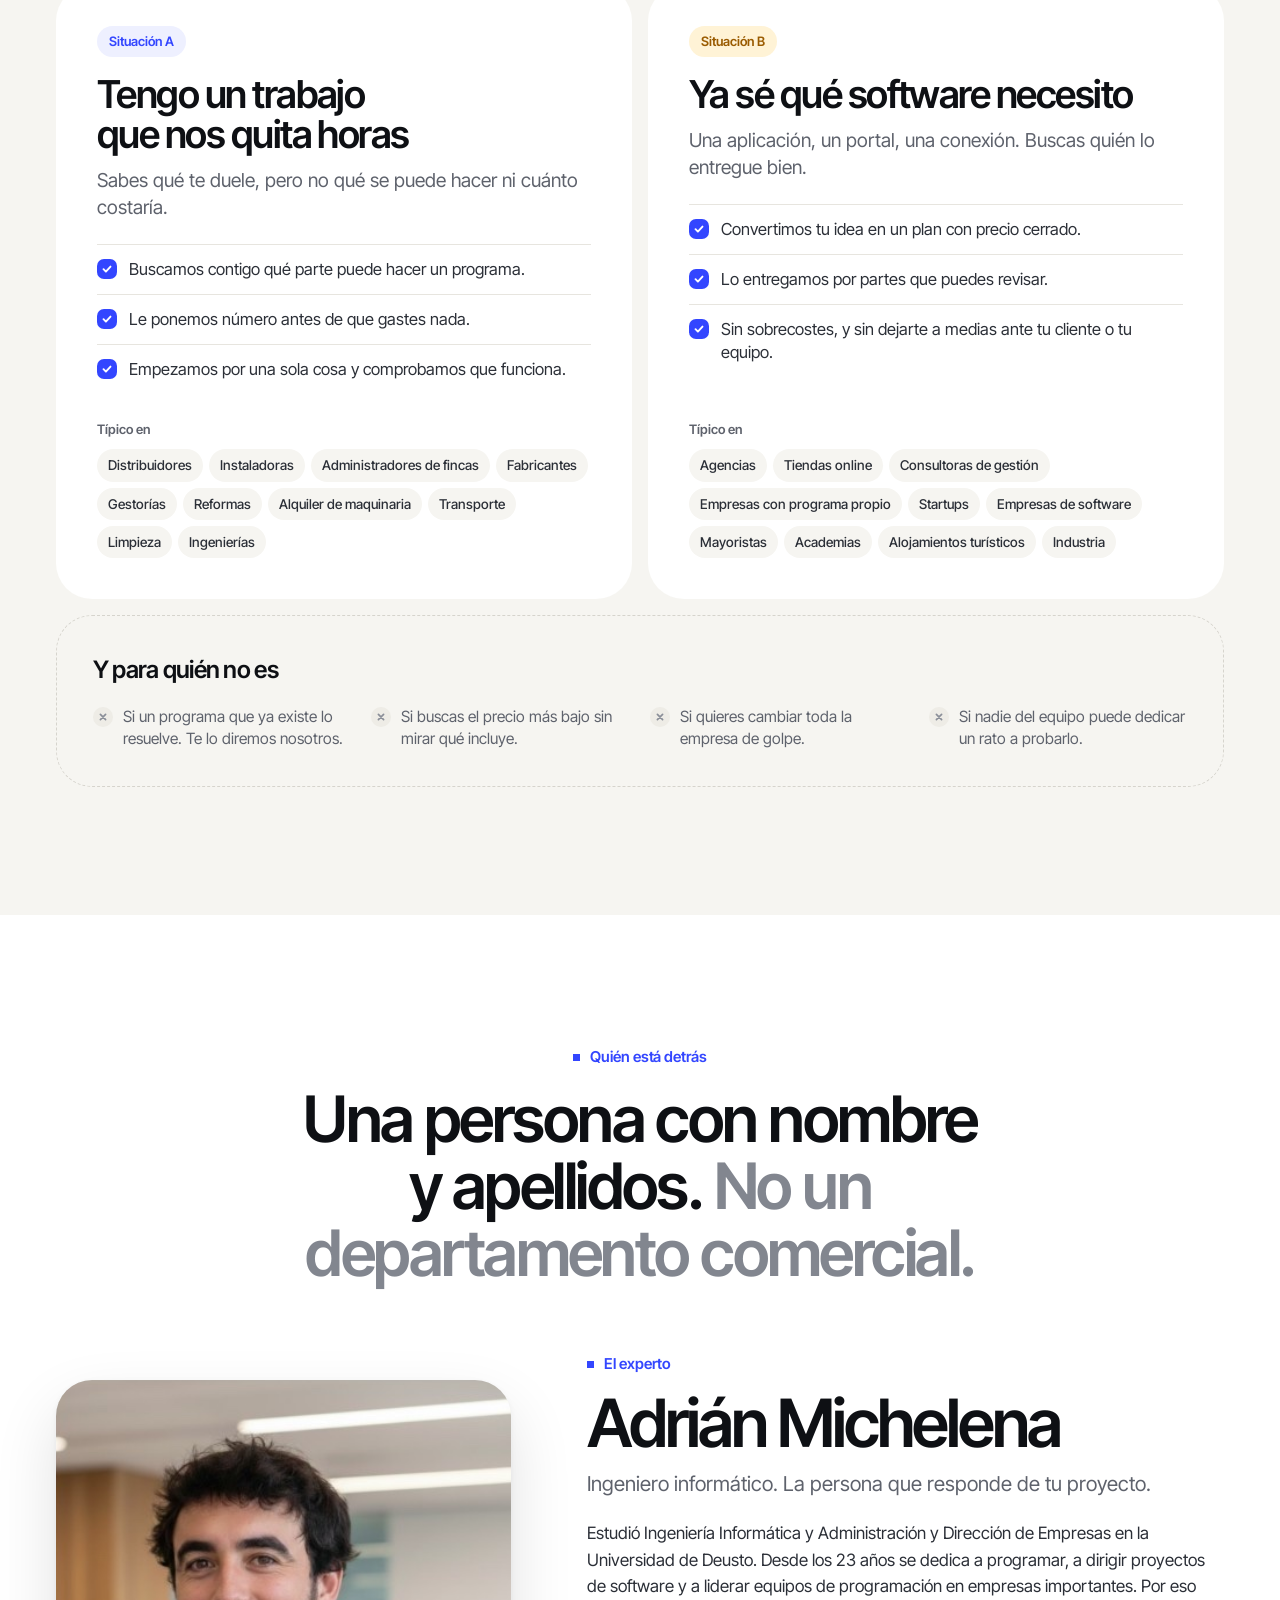
==== commit edd3c918: "Añade iconos 192/512 y manifest" ====
--- a/index.html
+++ b/index.html
@@ -34,6 +34,7 @@
     <link rel="icon" href="assets/img/favicon-32.png" type="image/png" sizes="32x32" />
     <link rel="icon" href="assets/img/ynspec-simbolo-azul.svg" type="image/svg+xml" />
     <link rel="apple-touch-icon" href="assets/img/apple-touch-icon.png" />
+    <link rel="manifest" href="/site.webmanifest" />
     <link rel="preconnect" href="https://fonts.googleapis.com" />
     <link rel="preconnect" href="https://fonts.gstatic.com" crossorigin />
     <link
@@ -44,7 +45,7 @@
     <script>
       document.documentElement.classList.replace('no-js', 'js');
     </script>
-    <script type="application/ld+json">{"@context": "https://schema.org", "@graph": [{"@type": "Organization", "@id": "https://ynspec.com/#org", "name": "Ynspec", "legalName": "Adinhub Solutions, S.L.", "taxID": "B26680603", "url": "https://ynspec.com/", "logo": "https://ynspec.com/assets/img/apple-touch-icon.png", "email": "hola@ynspec.com", "address": {"@type": "PostalAddress", "streetAddress": "Calle Portuetxe, 14 - Ofi 3º", "postalCode": "20018", "addressLocality": "Donostia/San Sebastián", "addressRegion": "Gipuzkoa", "addressCountry": "ES"}, "founder": {"@type": "Person", "name": "Adrián Michelena", "jobTitle": "Ingeniero informático"}}, {"@type": "WebSite", "@id": "https://ynspec.com/#web", "url": "https://ynspec.com/", "name": "Ynspec", "inLanguage": "es-ES", "publisher": {"@id": "https://ynspec.com/#org"}}, {"@type": "Service", "@id": "https://ynspec.com/#servicio", "name": "Software a medida para pymes", "serviceType": "Desarrollo de software a medida", "provider": {"@id": "https://ynspec.com/#org"}, "areaServed": {"@type": "Country", "name": "España"}, "description": "Programas, apps, portales para clientes y automatizaciones hechos a medida para tu empresa, con precio cerrado y por escrito."}]}</script>
+    <script type="application/ld+json">{"@context": "https://schema.org", "@graph": [{"@type": "Organization", "@id": "https://ynspec.com/#org", "name": "Ynspec", "legalName": "Adinhub Solutions, S.L.", "taxID": "B26680603", "url": "https://ynspec.com/", "logo": "https://ynspec.com/assets/img/icon-512.png", "email": "hola@ynspec.com", "address": {"@type": "PostalAddress", "streetAddress": "Calle Portuetxe, 14 - Ofi 3º", "postalCode": "20018", "addressLocality": "Donostia/San Sebastián", "addressRegion": "Gipuzkoa", "addressCountry": "ES"}, "founder": {"@type": "Person", "name": "Adrián Michelena", "jobTitle": "Ingeniero informático"}}, {"@type": "WebSite", "@id": "https://ynspec.com/#web", "url": "https://ynspec.com/", "name": "Ynspec", "inLanguage": "es-ES", "publisher": {"@id": "https://ynspec.com/#org"}}, {"@type": "Service", "@id": "https://ynspec.com/#servicio", "name": "Software a medida para pymes", "serviceType": "Desarrollo de software a medida", "provider": {"@id": "https://ynspec.com/#org"}, "areaServed": {"@type": "Country", "name": "España"}, "description": "Programas, apps, portales para clientes y automatizaciones hechos a medida para tu empresa, con precio cerrado y por escrito."}]}</script>
     <script type="application/ld+json">{"@context": "https://schema.org", "@type": "FAQPage", "mainEntity": [{"@type": "Question", "name": "¿Qué tipo de software hacéis?", "acceptedAnswer": {"@type": "Answer", "text": "Casi todo lo que una empresa puede necesitar: programas de gestión, aplicaciones para el móvil y el ordenador, portales para tus clientes, conexiones entre los programas que ya usas, automatizaciones, herramientas con inteligencia artificial y primeras versiones de un producto. También ponemos al día programas antiguos."}}, {"@type": "Question", "name": "¿Cuánto cuesta?", "acceptedAnswer": {"@type": "Answer", "text": "Depende de lo que necesites, pero nunca empezamos sin que sepas el precio completo: lo que cuesta hacerlo y, si los hay, los costes de cada mes. Empezar por una primera parte pequeña es justo lo que lo hace asumible para una pyme."}}, {"@type": "Question", "name": "¿Cuánto tarda?", "acceptedAnswer": {"@type": "Answer", "text": "También depende. Antes de empezar tendrás un calendario por escrito, y cada dos semanas verás un avance funcionando. No hay meses de silencio."}}, {"@type": "Question", "name": "¿Tengo que cambiar los programas que ya uso?", "acceptedAnswer": {"@type": "Answer", "text": "No. Lo primero que miramos es si lo que ya tienes puede resolverlo o conectarse. Lo nuevo convive con tu programa de gestión, tus hojas de cálculo y tu correo."}}, {"@type": "Question", "name": "¿Y si a mi equipo le cuesta la tecnología?", "acceptedAnswer": {"@type": "Answer", "text": "Por eso lo prueban ellos antes de darlo por bueno. Hacemos pantallas claras, con pocos pasos, y les enseñamos a usarlo con su propio trabajo, no con ejemplos de manual."}}, {"@type": "Question", "name": "¿Y si la inteligencia artificial se equivoca?", "acceptedAnswer": {"@type": "Answer", "text": "La IA nos ayuda a construir más rápido, pero una persona revisa y prueba todo. Y cuando el programa duda de un dato, no se lo inventa: lo deja a la vista para que alguien de tu equipo lo revise."}}, {"@type": "Question", "name": "¿No puedo hacerlo yo mismo con ChatGPT?", "acceptedAnswer": {"@type": "Answer", "text": "Para probar una idea, sí, y te animamos. Para trabajar cada día con los datos reales de tu empresa hace falta más: permisos, conexión con tus programas, control de errores y alguien que responda si algo falla."}}, {"@type": "Question", "name": "Soy una agencia o tengo equipo técnico. ¿Podéis trabajar con nosotros?", "acceptedAnswer": {"@type": "Answer", "text": "Sí. Podemos encargarnos de una parte concreta con reglas claras desde el principio: quién habla con el cliente, qué se entrega, en qué plazo y con qué confidencialidad."}}, {"@type": "Question", "name": "¿De quién es el software?", "acceptedAnswer": {"@type": "Answer", "text": "Tuyo. Te quedas con el programa, los accesos y las instrucciones. Si un día quieres seguir con otro equipo, puedes hacerlo."}}, {"@type": "Question", "name": "¿Qué pasa después de la entrega?", "acceptedAnswer": {"@type": "Answer", "text": "Seguimos ahí. Acordamos por escrito qué acompañamiento quieres para dudas, ajustes y mejoras, y cuánto cuesta. Sin cuotas escondidas."}}, {"@type": "Question", "name": "¿Qué necesitáis de mí?", "acceptedAnswer": {"@type": "Answer", "text": "Una persona que conozca bien lo que hay que resolver y un rato cada dos semanas para probar y decidir. Del resto nos ocupamos nosotros."}}, {"@type": "Question", "name": "¿Por qué debería fiarme de vosotros?", "acceptedAnswer": {"@type": "Answer", "text": "No te pedimos que te fíes: te pedimos que lo compruebes. Empezamos por algo pequeño, con todo por escrito, y lo ves avanzar cada dos semanas. Si no te convence la primera fase, no hay segunda."}}]}</script>
   </head>
   <body>
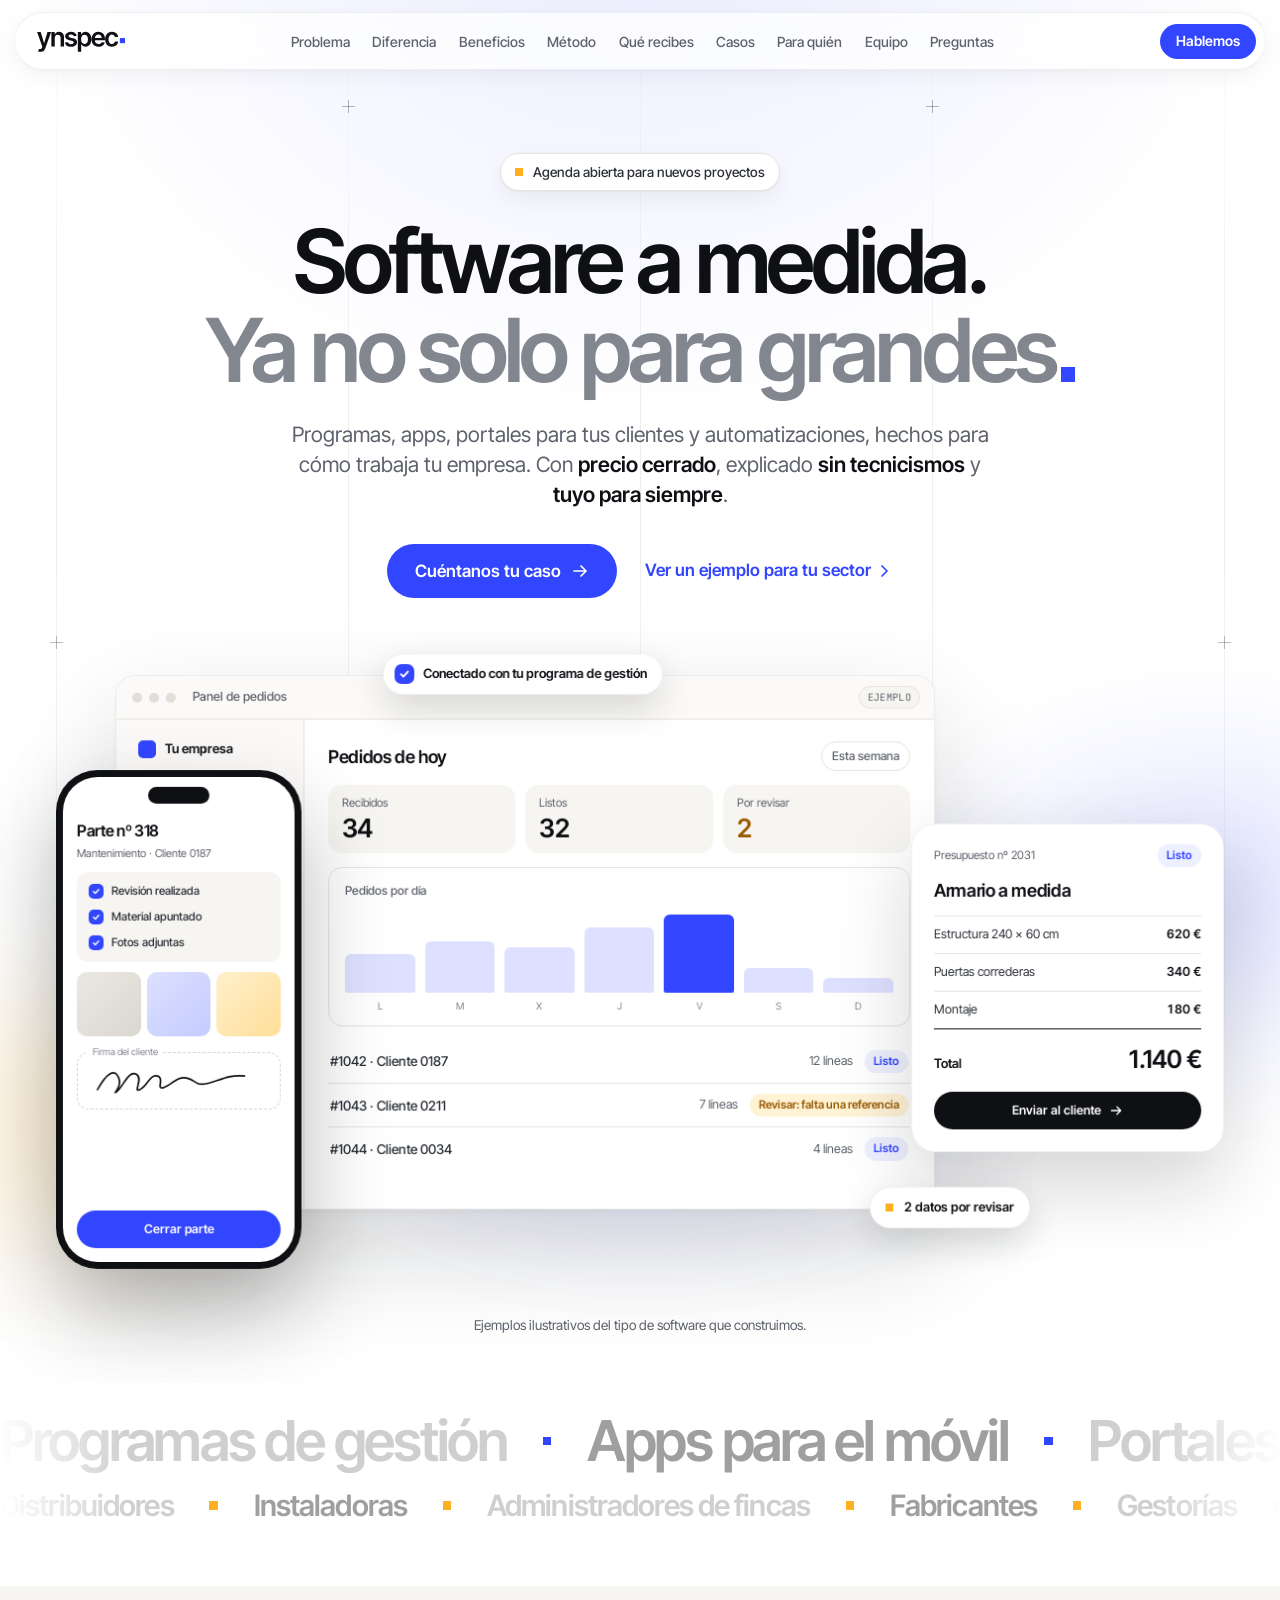
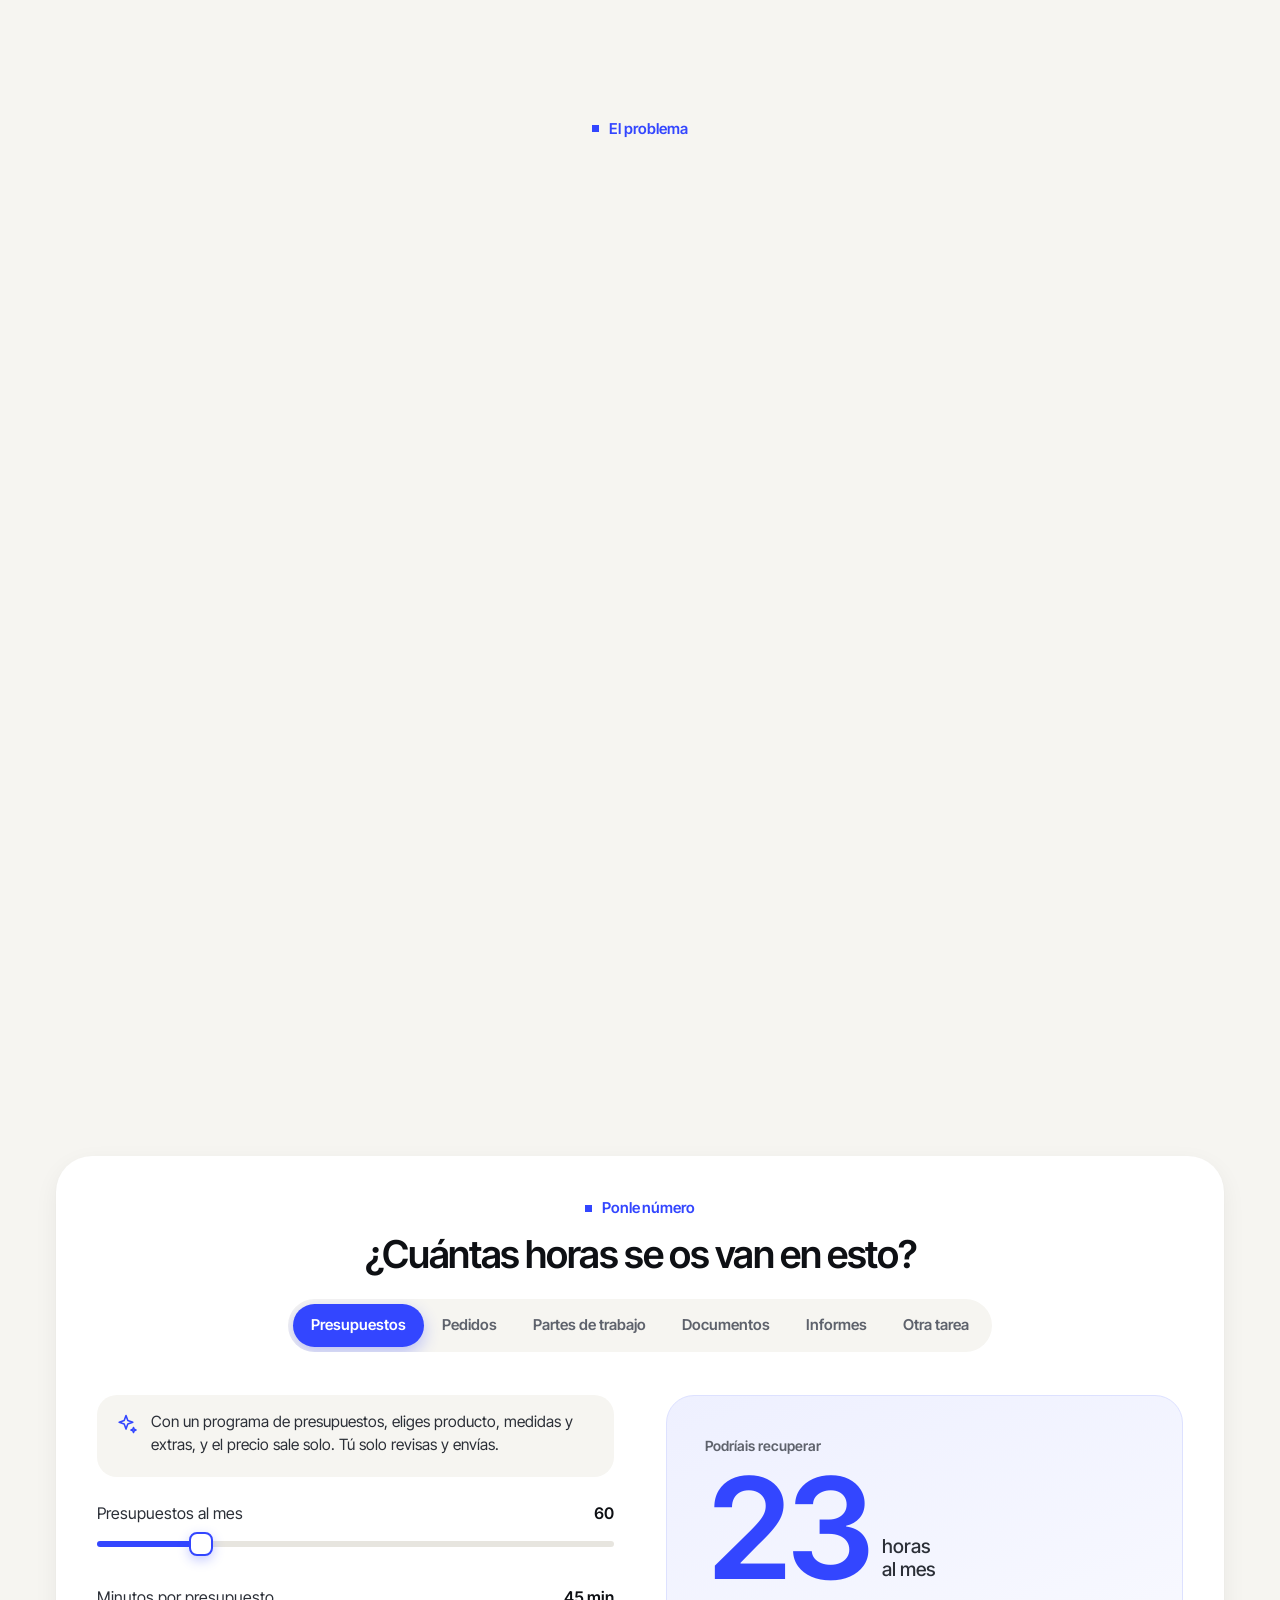
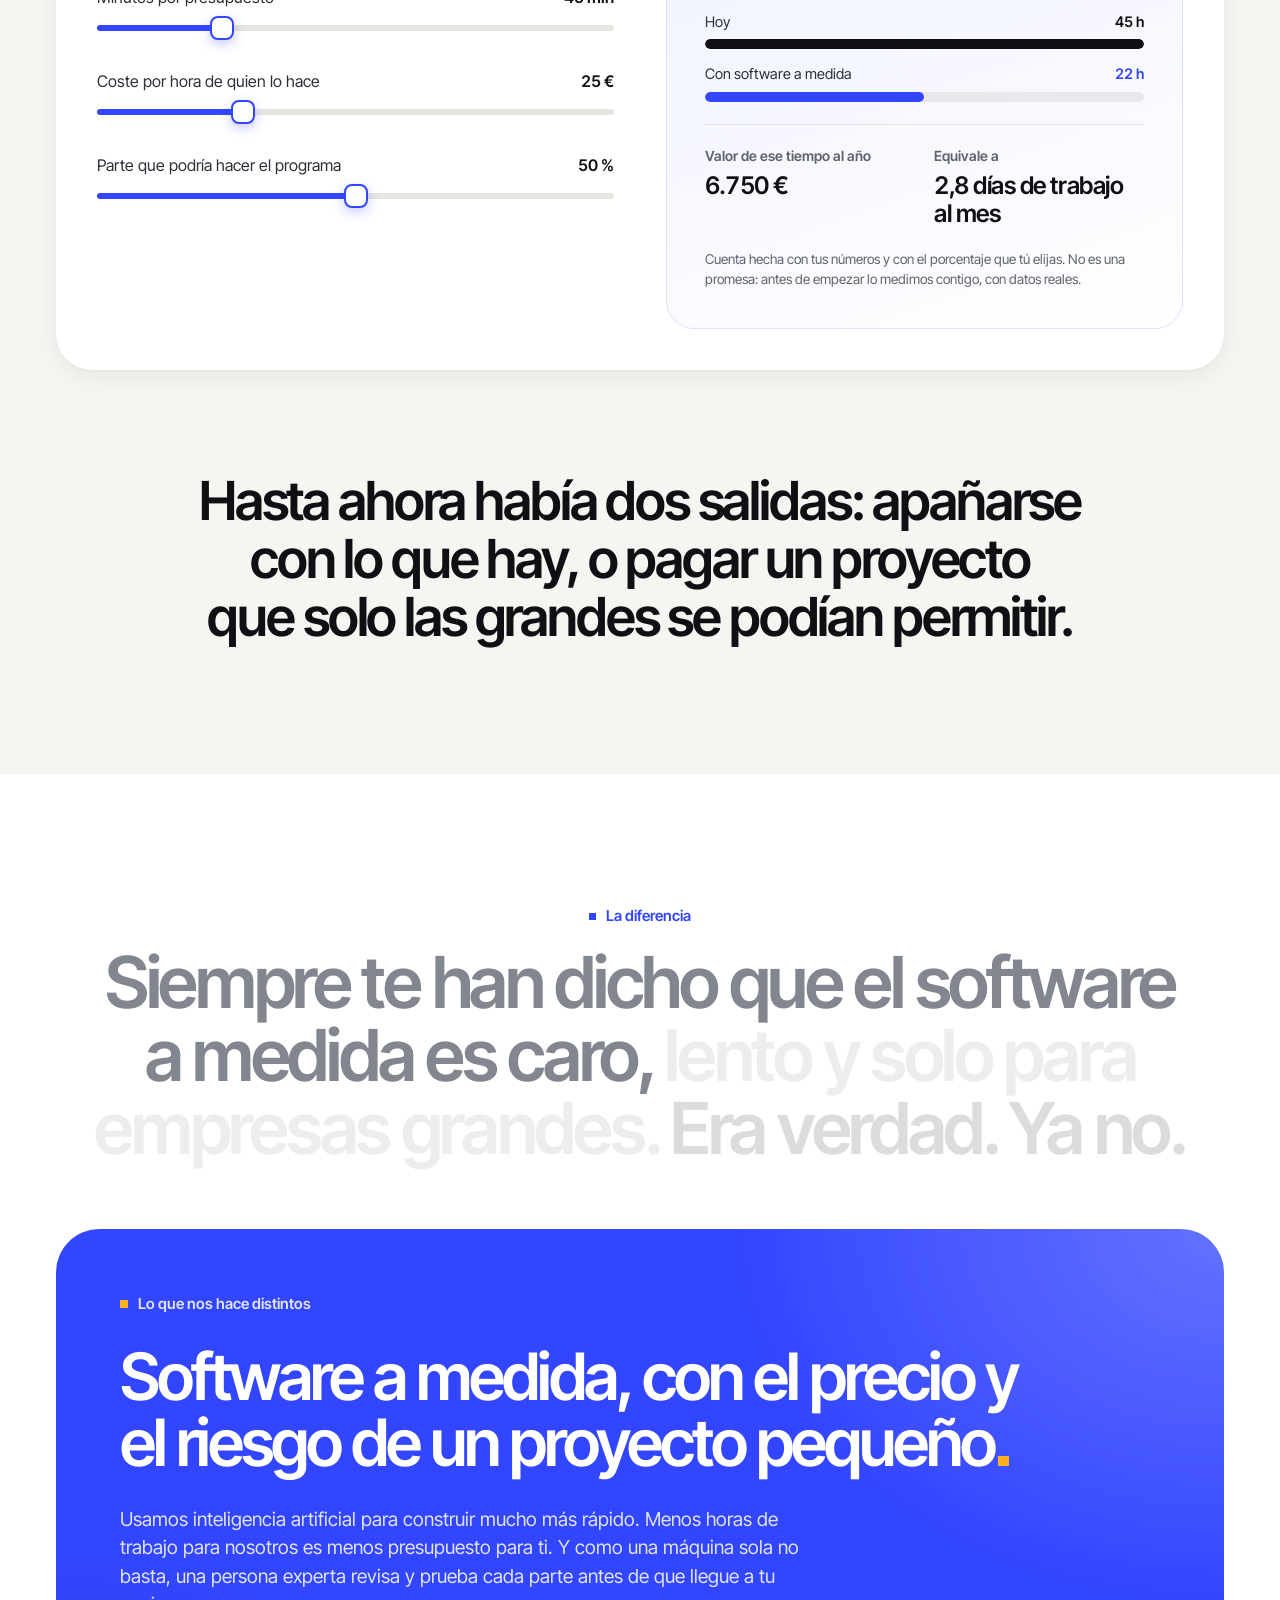
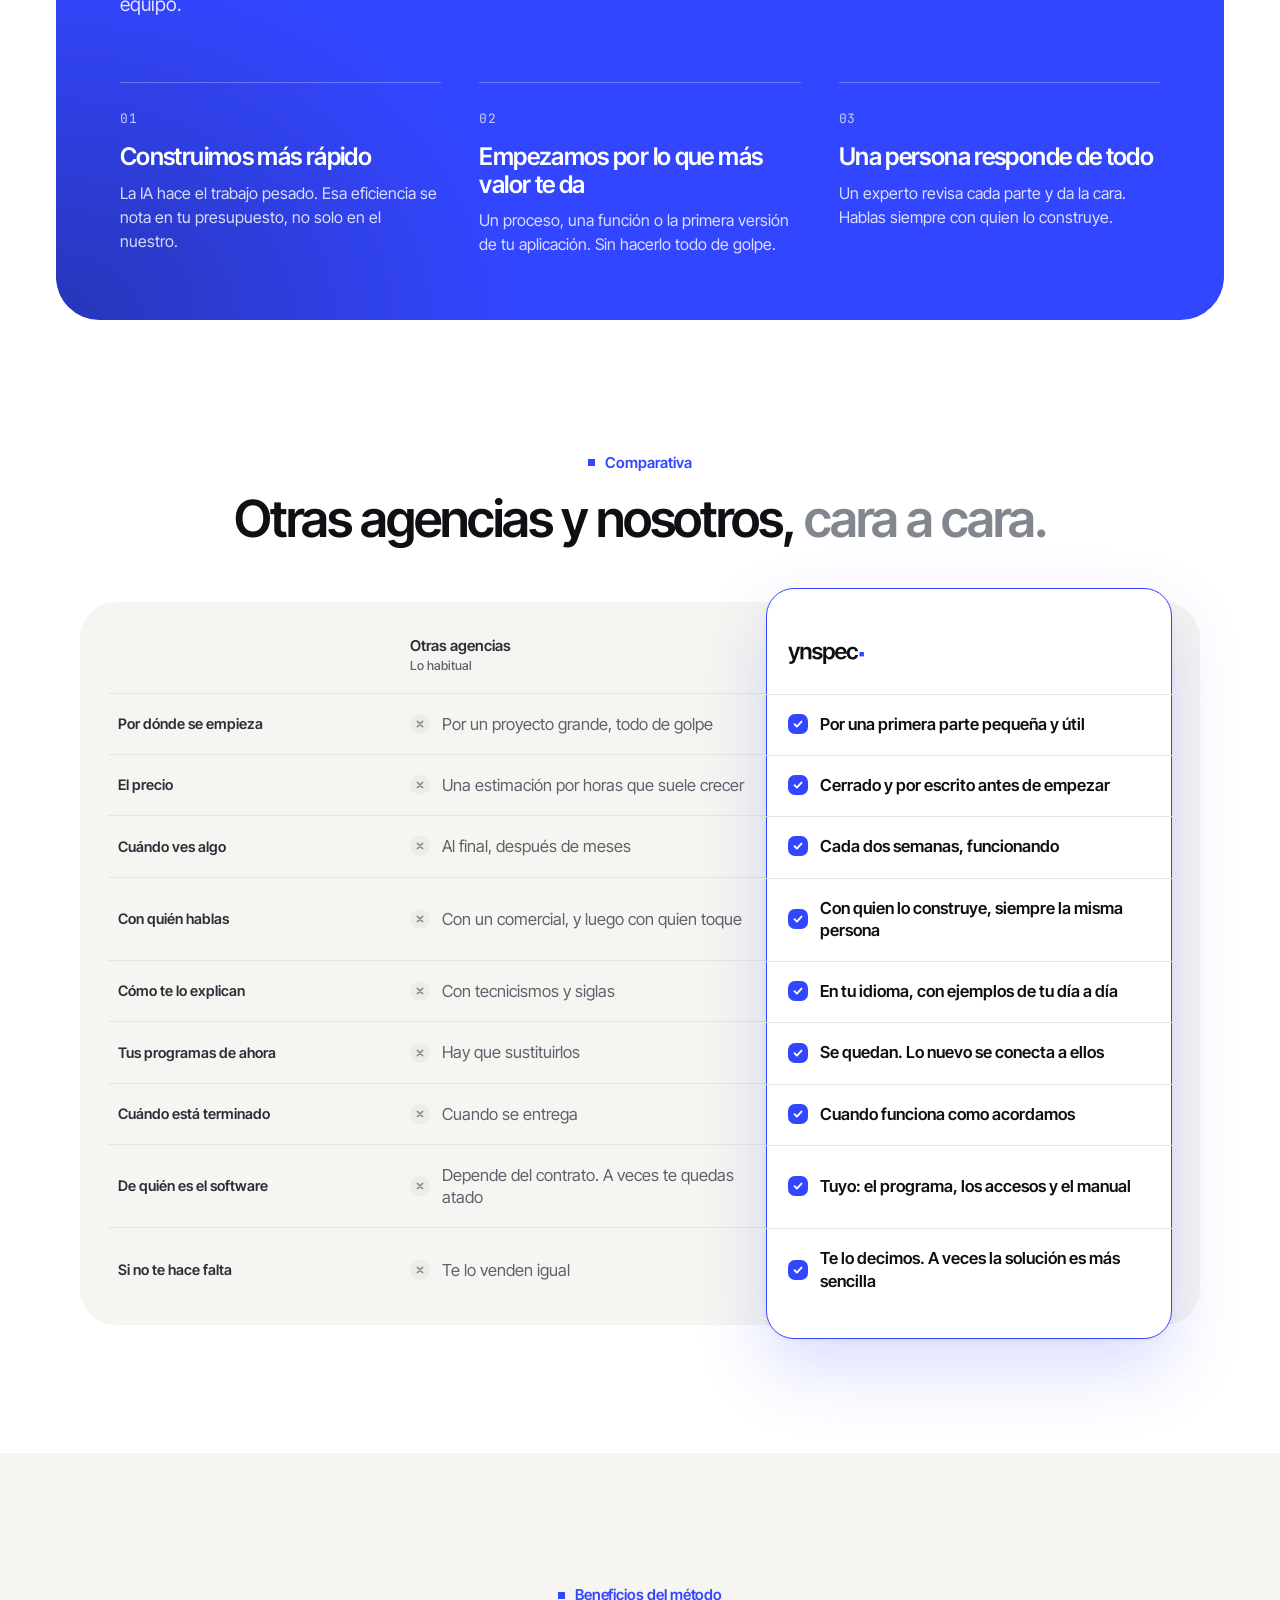
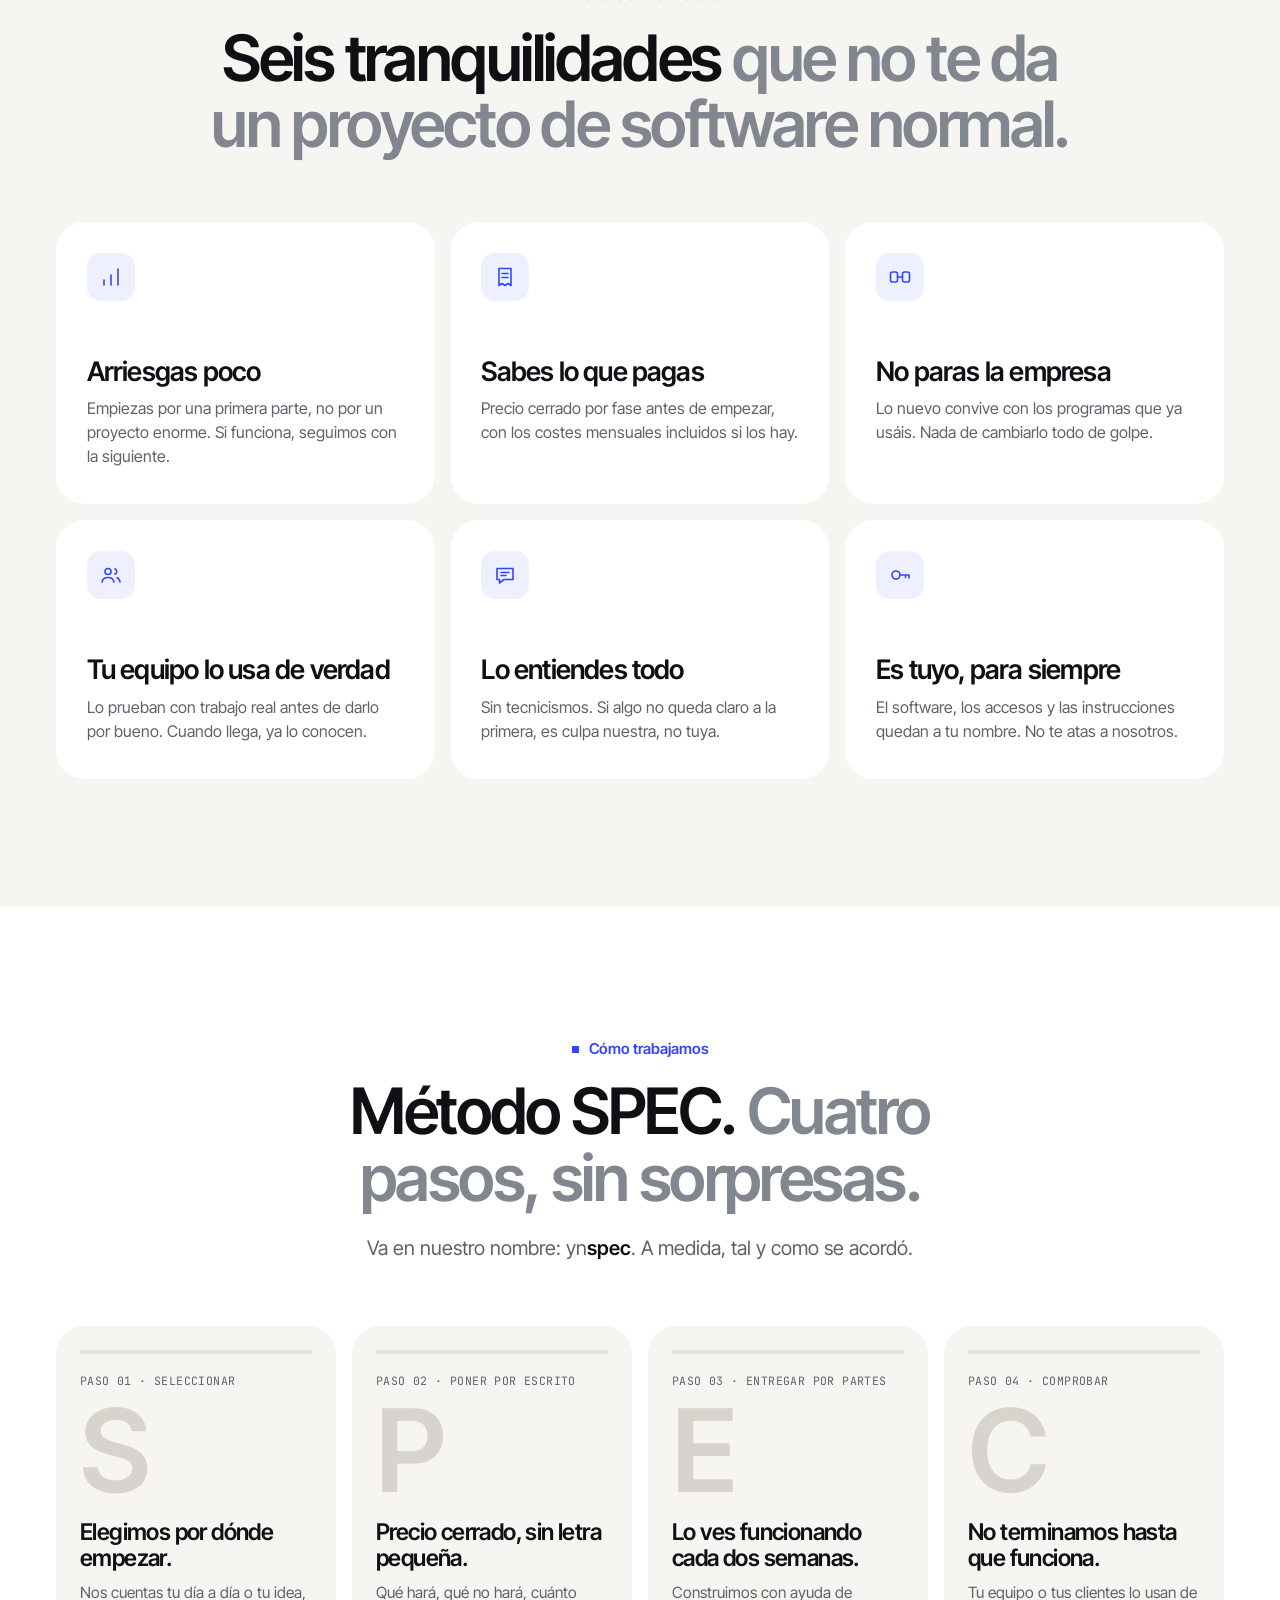
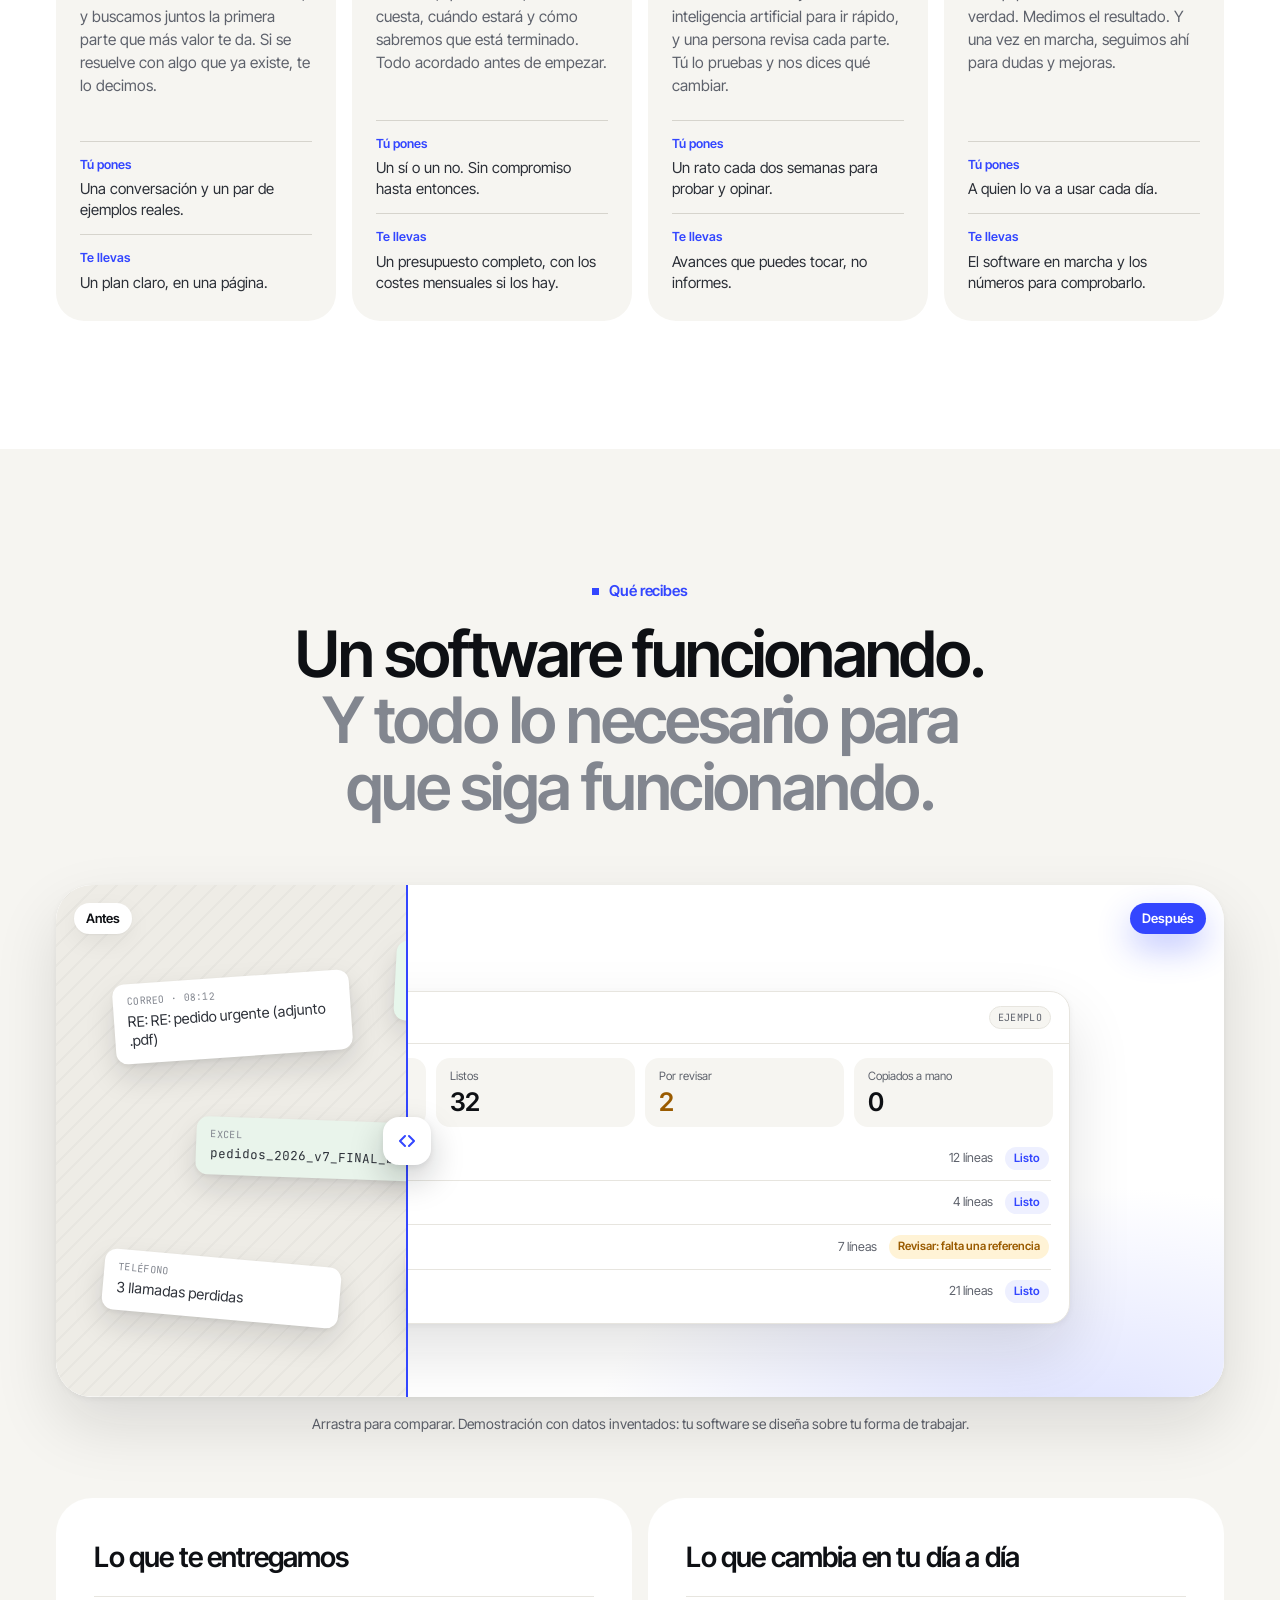
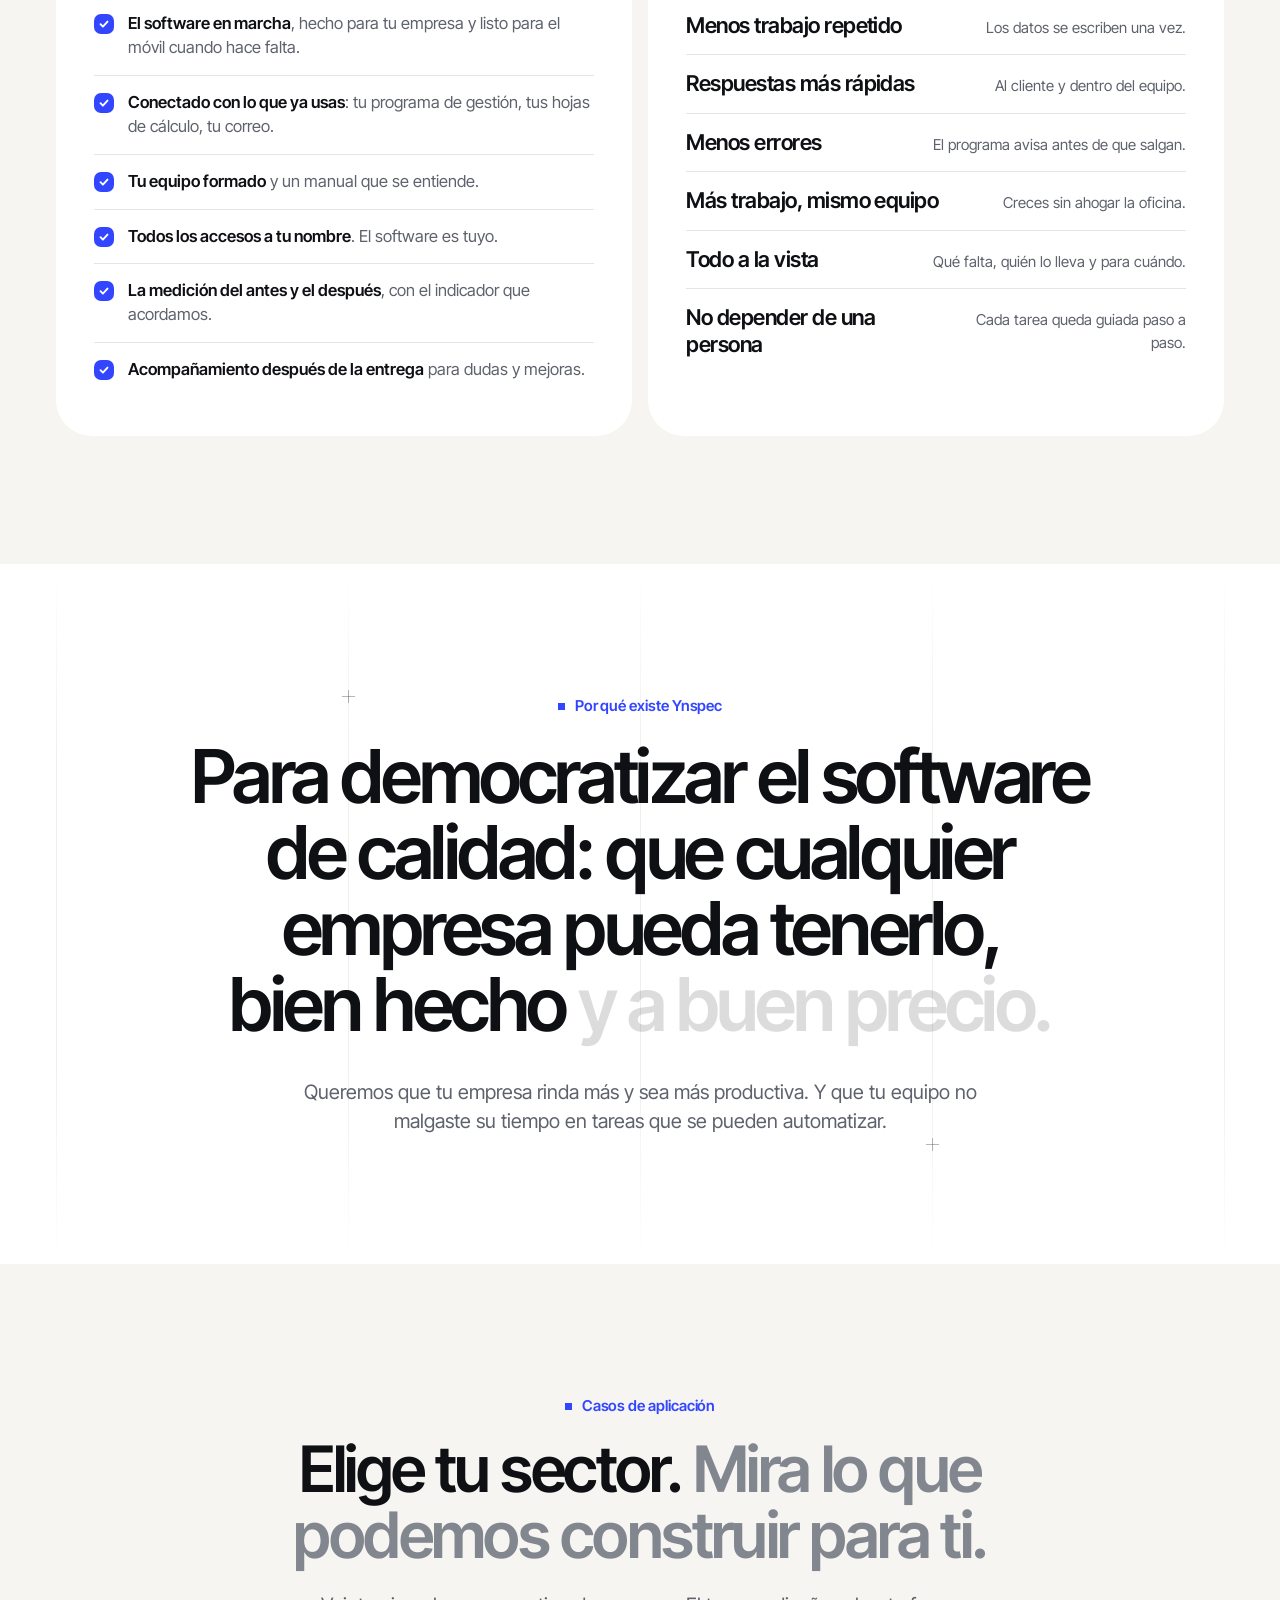
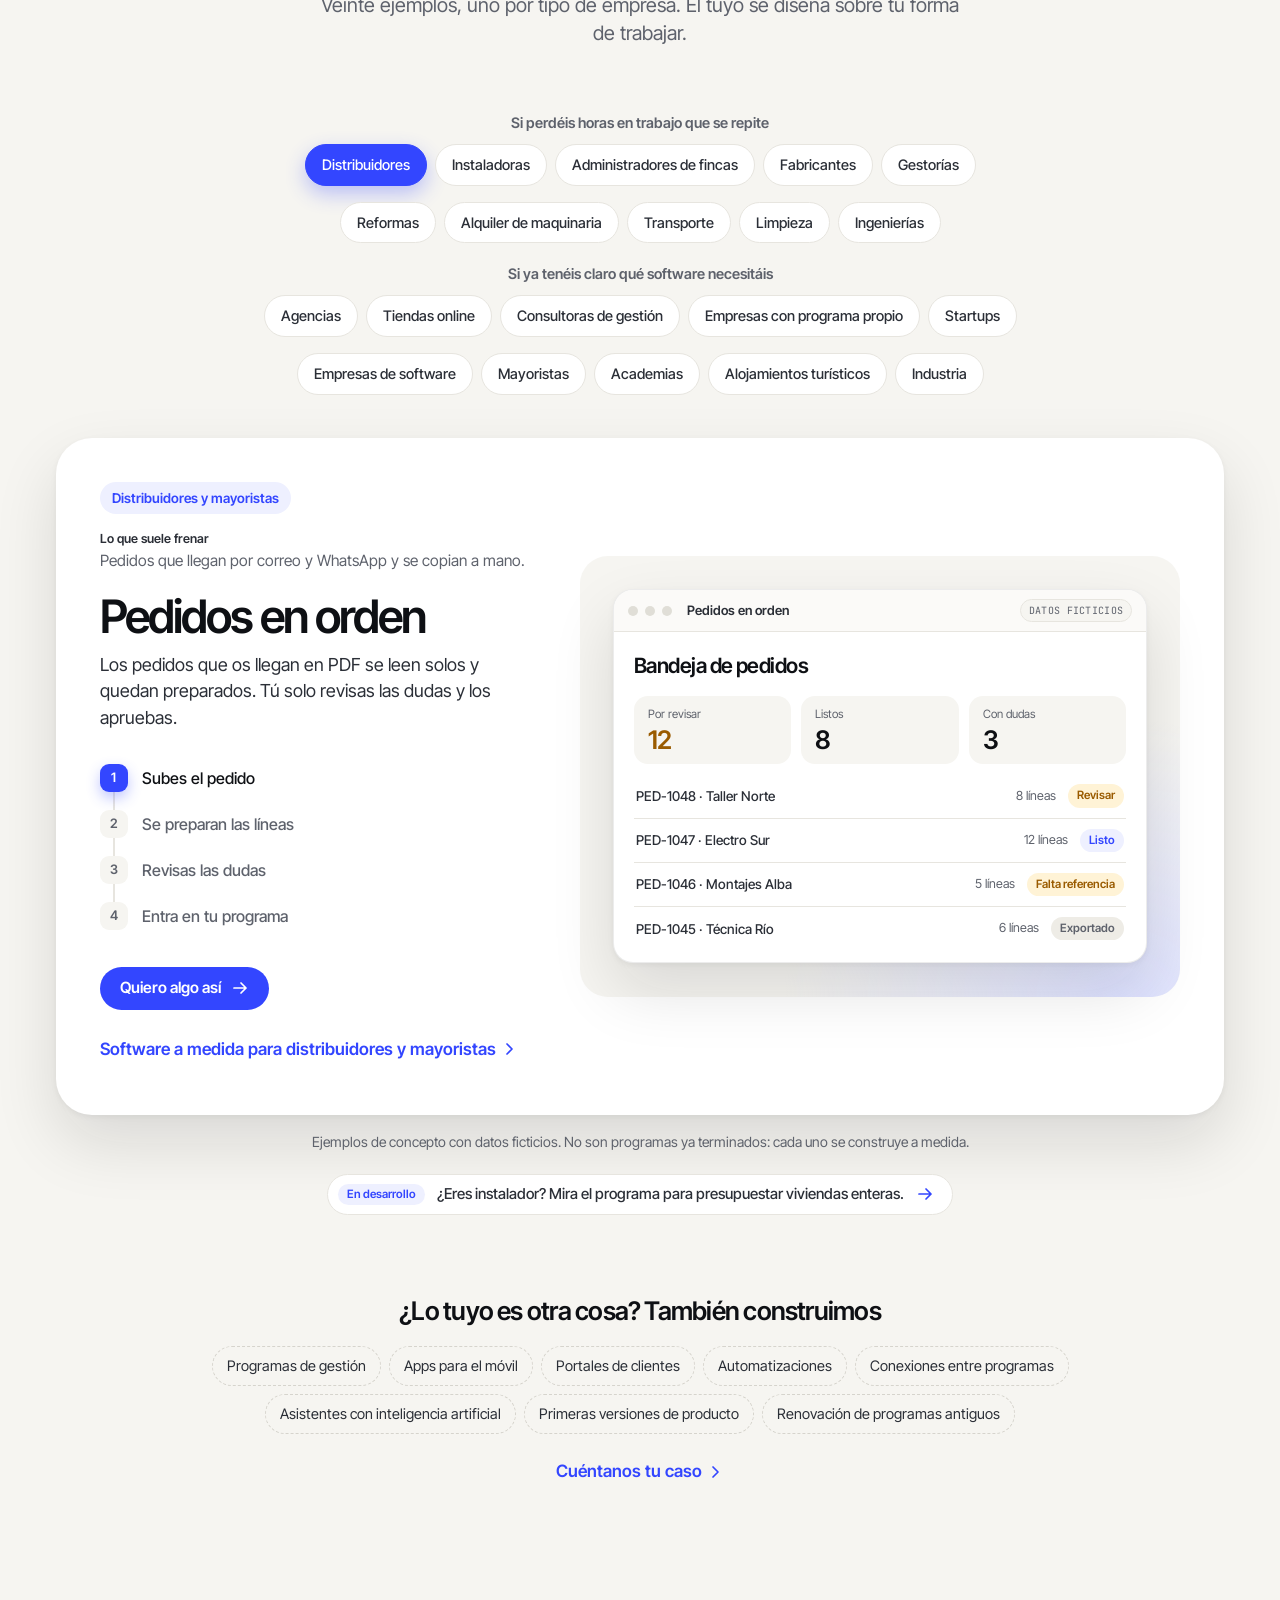
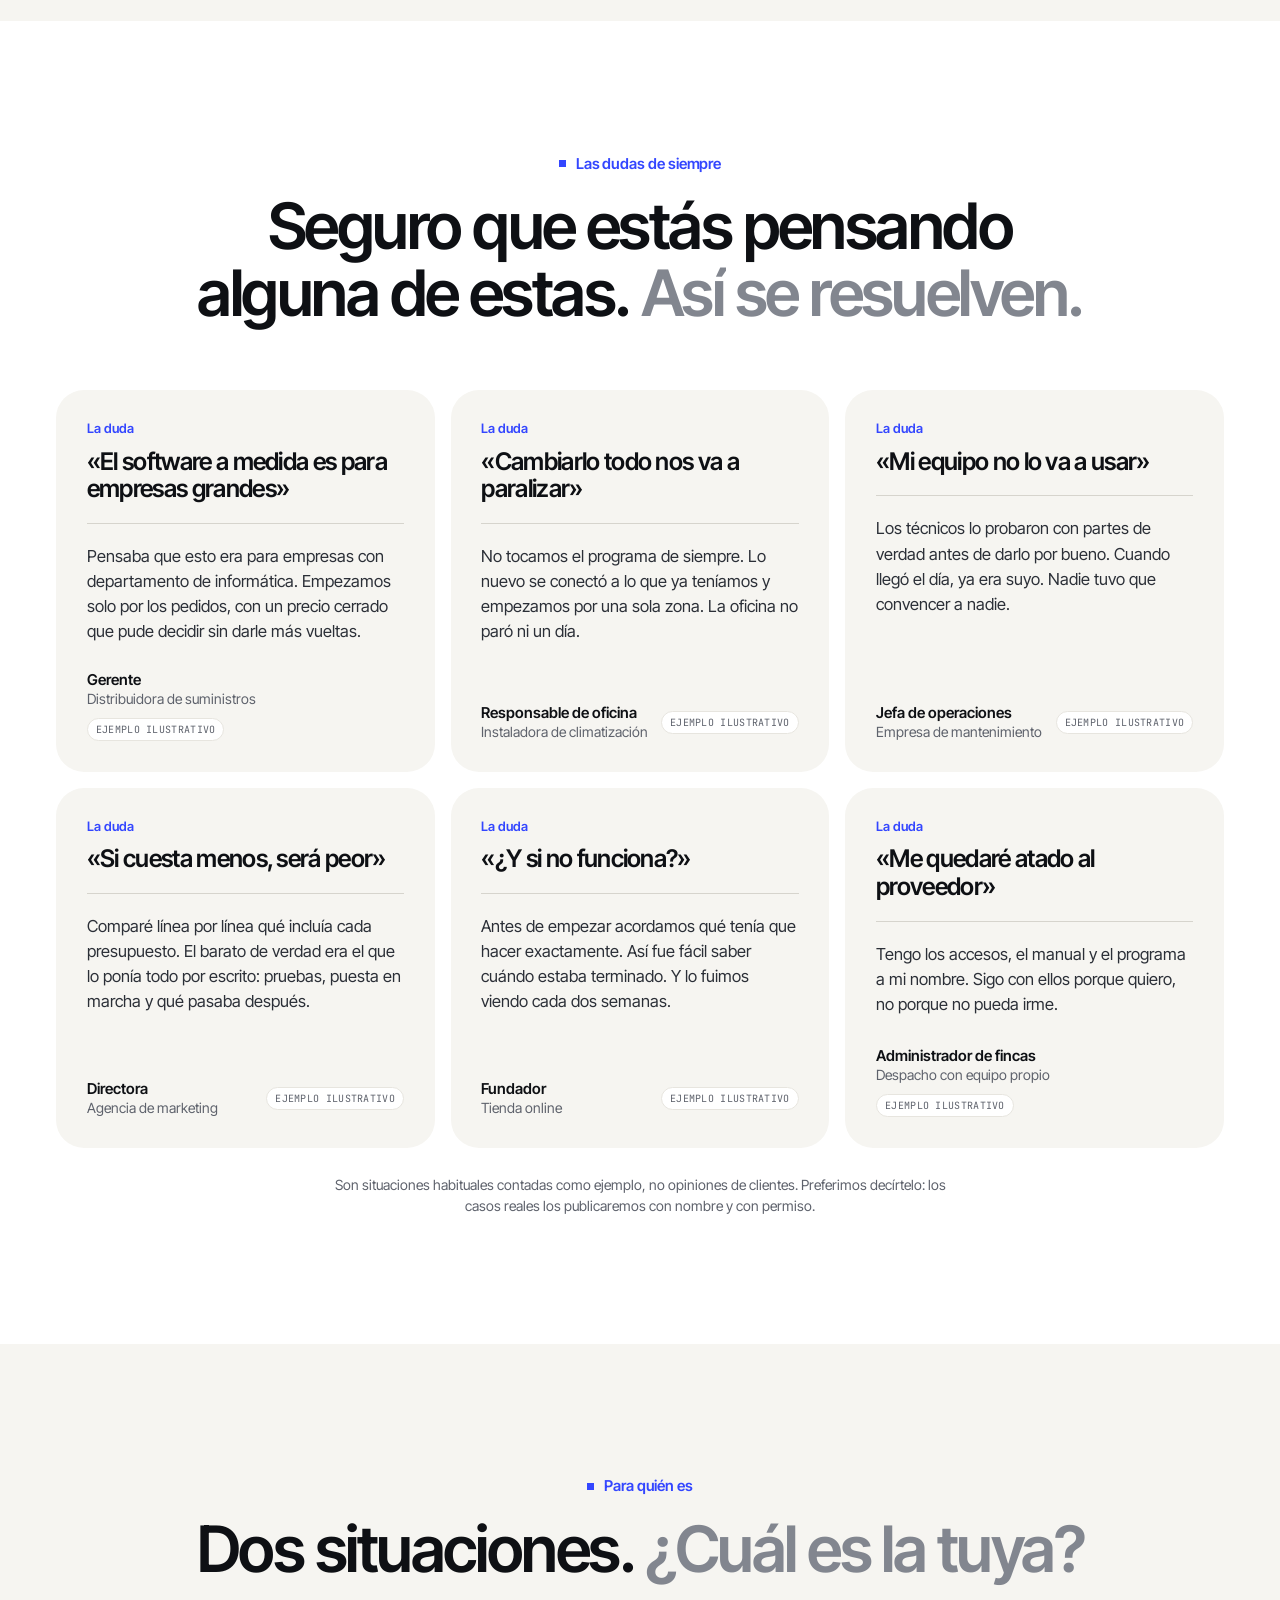
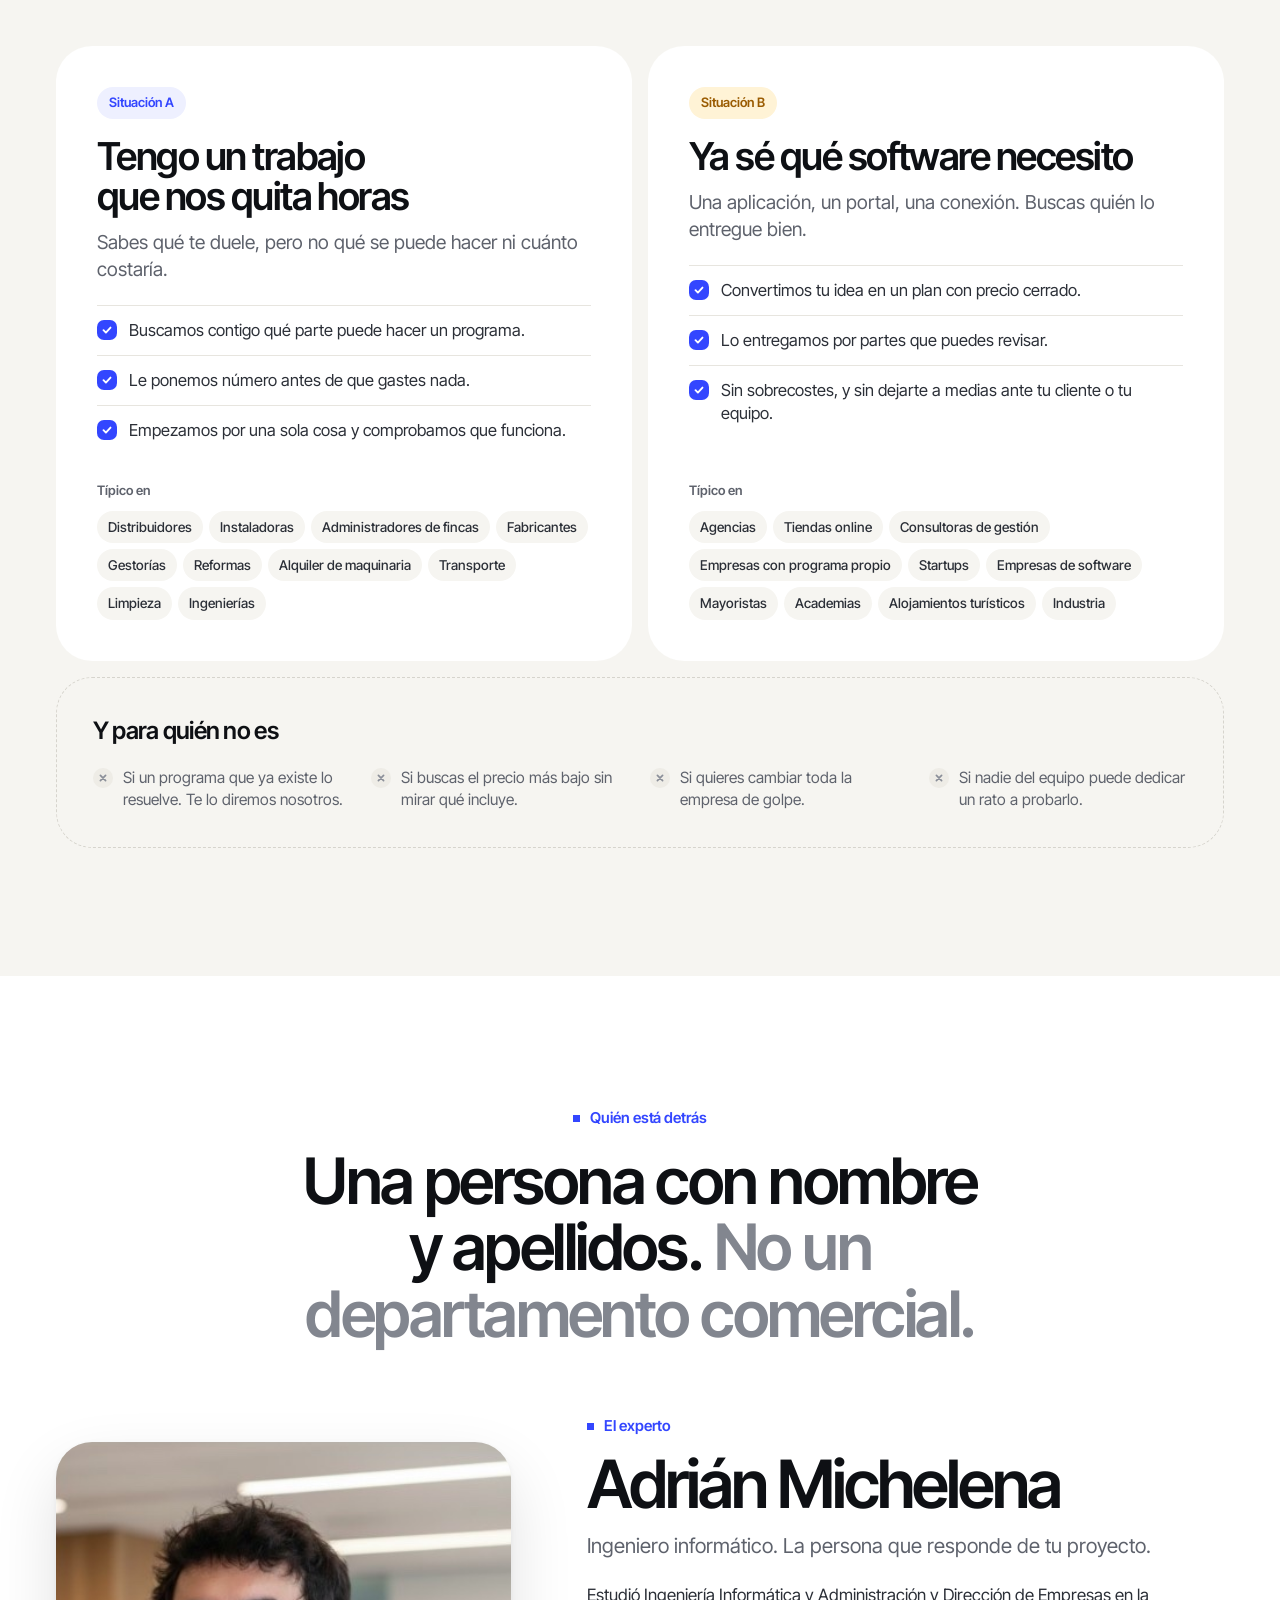
==== commit a5f26a88: "Páginas por sector, índice /sectores y enlaces desde la home" ====
--- a/index.html
+++ b/index.html
@@ -851,6 +851,10 @@
                 Quiero algo así
                 <svg class="arrow" aria-hidden="true"><use href="#i-arrow" /></svg>
               </a>
+              <a class="link xp__more" id="k-page" href="/sectores/distribuidores-y-mayoristas">
+                <span id="k-page-t">Software a medida para distribuidores y mayoristas</span>
+                <svg class="arrow" aria-hidden="true"><use href="#i-chev" /></svg>
+              </a>
             </div>
 
             <div class="xp__visual" aria-hidden="true">
@@ -1213,6 +1217,10 @@
     </main>
 
     <footer class="footer">
+      <!-- sectores con página propia (contenido/sectores/*.json): mantener a mano al añadir uno -->
+      <nav class="wrap footer__sect" aria-label="Sectores">
+        <a href="/sectores/" class="footer__sect-h">Por sectores</a><a href="/sectores/distribuidores-y-mayoristas">Distribuidores y mayoristas</a><a href="/sectores/instaladoras-y-mantenimiento">Instaladoras y mantenimiento</a><a href="/sectores/administradores-de-fincas">Administradores de fincas</a><a href="/sectores/fabricantes-por-encargo">Fabricantes por encargo</a><a href="/sectores/gestorias-y-asesorias">Gestorías y asesorías</a><a href="/sectores/reformas-y-rehabilitacion">Reformas y rehabilitación</a>
+      </nav>
       <div class="wrap footer__in">
         <a class="logo logo--sm" href="#inicio" aria-label="Ynspec, ir al inicio"><svg aria-hidden="true"><use href="#logo" /></svg></a>
         <span>Software a medida para empresas</span>
--- a/assets/css/styles.css
+++ b/assets/css/styles.css
@@ -2446,6 +2446,14 @@
   opacity: 0;
   transform: translateY(14px) scale(0.985);
 }
+.xp__more {
+  display: flex;
+  width: fit-content;
+  margin-top: 18px;
+}
+.xp__more[hidden] {
+  display: none;
+}
 .xp__sector {
   display: inline-flex;
   padding: 6px 12px;
@@ -3150,6 +3158,21 @@
 .footer a:not(.logo) {
   transition: color 0.25s;
 }
+/* sectores con página propia: fila de enlaces sobre el pie */
+.footer__sect {
+  display: flex;
+  flex-wrap: wrap;
+  gap: 8px 22px;
+  padding-block: 26px 0;
+  border-top: 1px solid var(--line);
+}
+.footer__sect-h {
+  font-weight: 600;
+  color: var(--ink);
+}
+.footer__sect [aria-current='page'] {
+  color: var(--ink);
+}
 .footer a:not(.logo):hover {
   color: var(--ink);
 }
@@ -3260,6 +3283,9 @@
     order: 7;
     align-self: flex-start;
   }
+  .xp__more {
+    order: 8;
+  }
 
   /* comparativa en tarjetas */
   .cmp {
